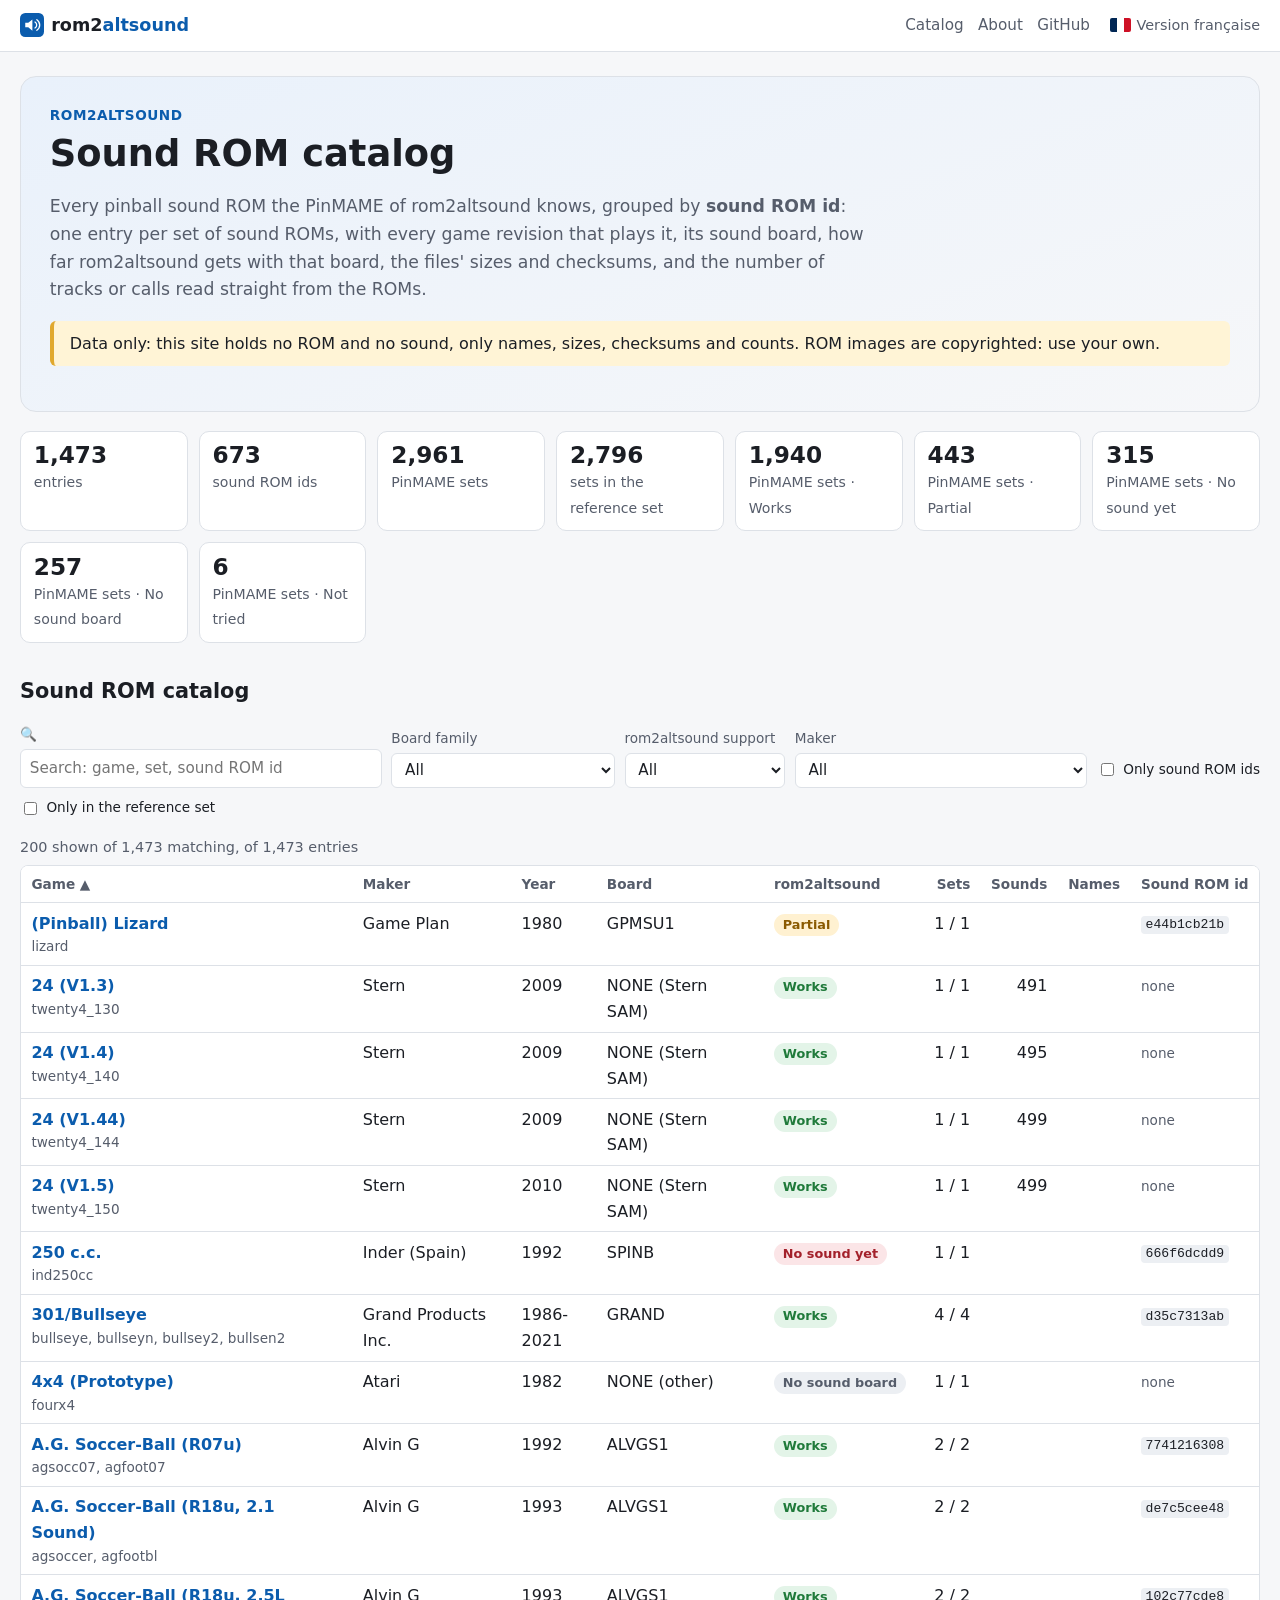
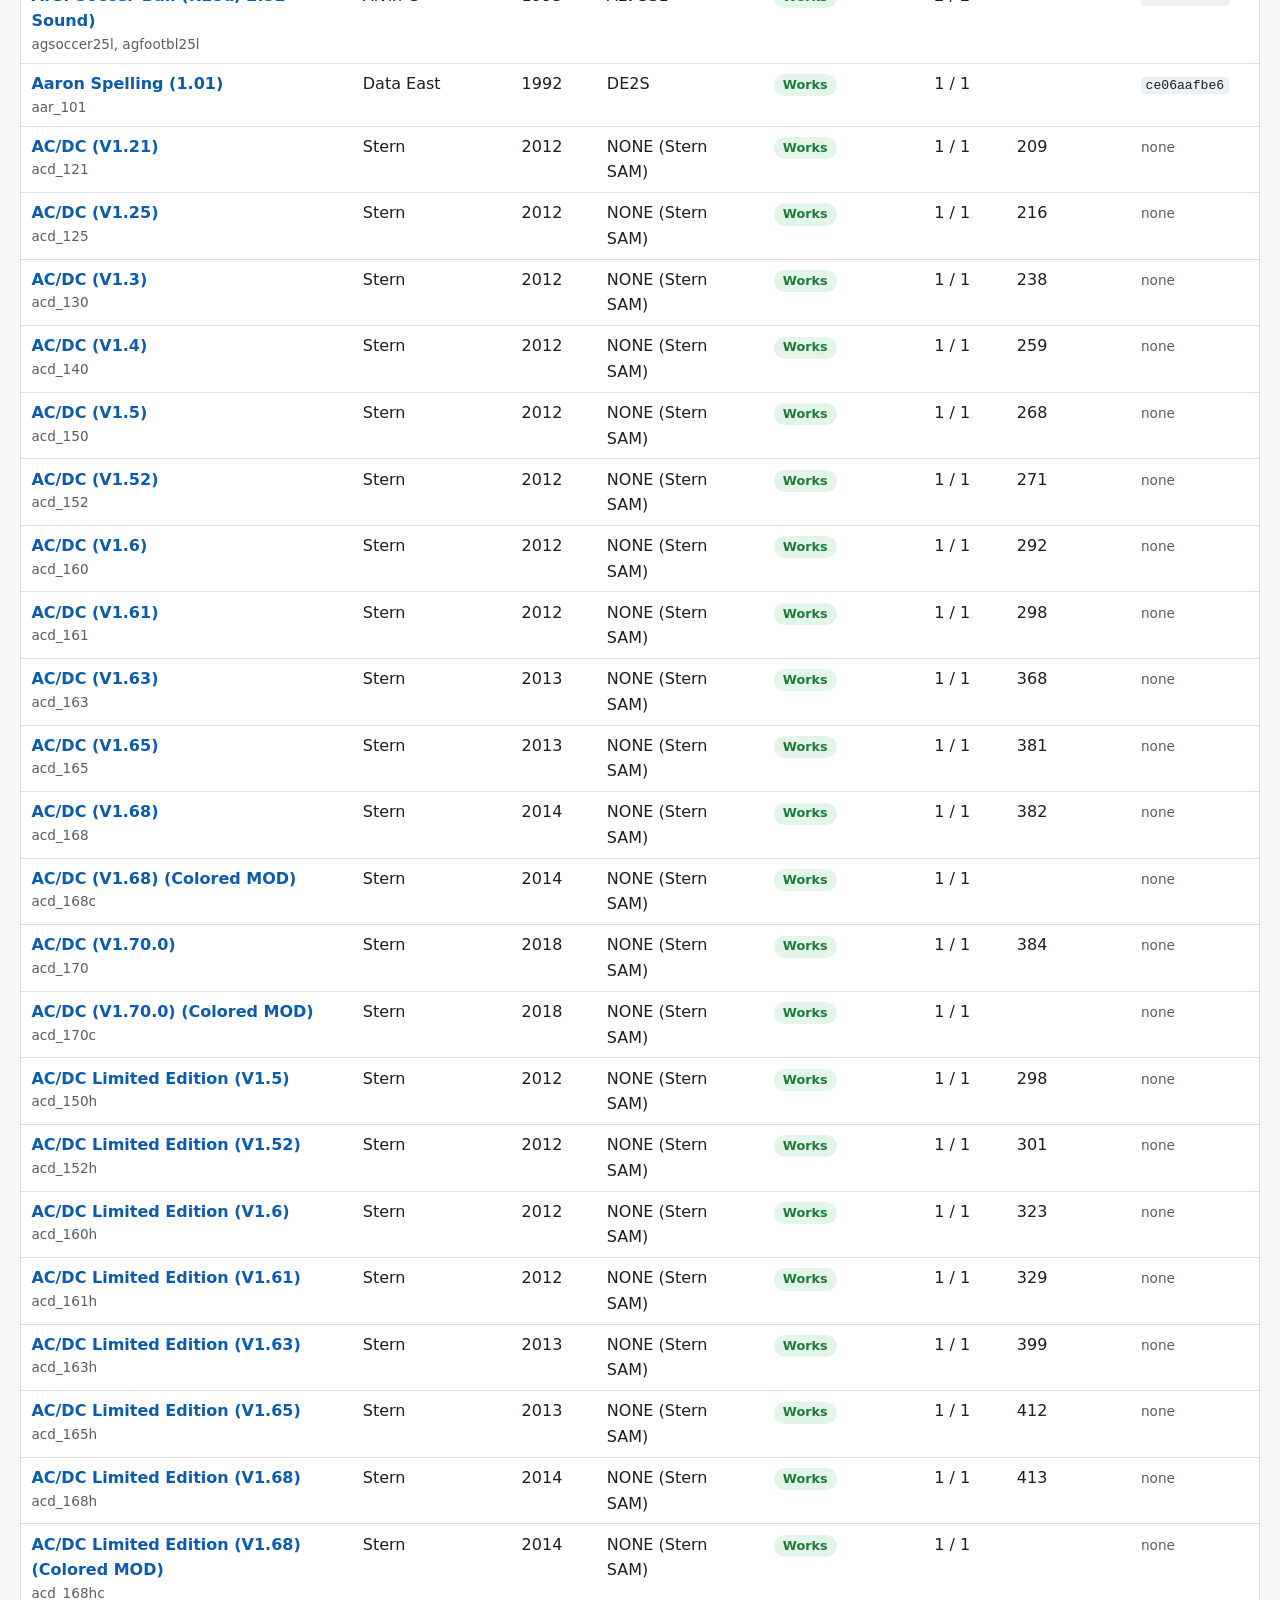
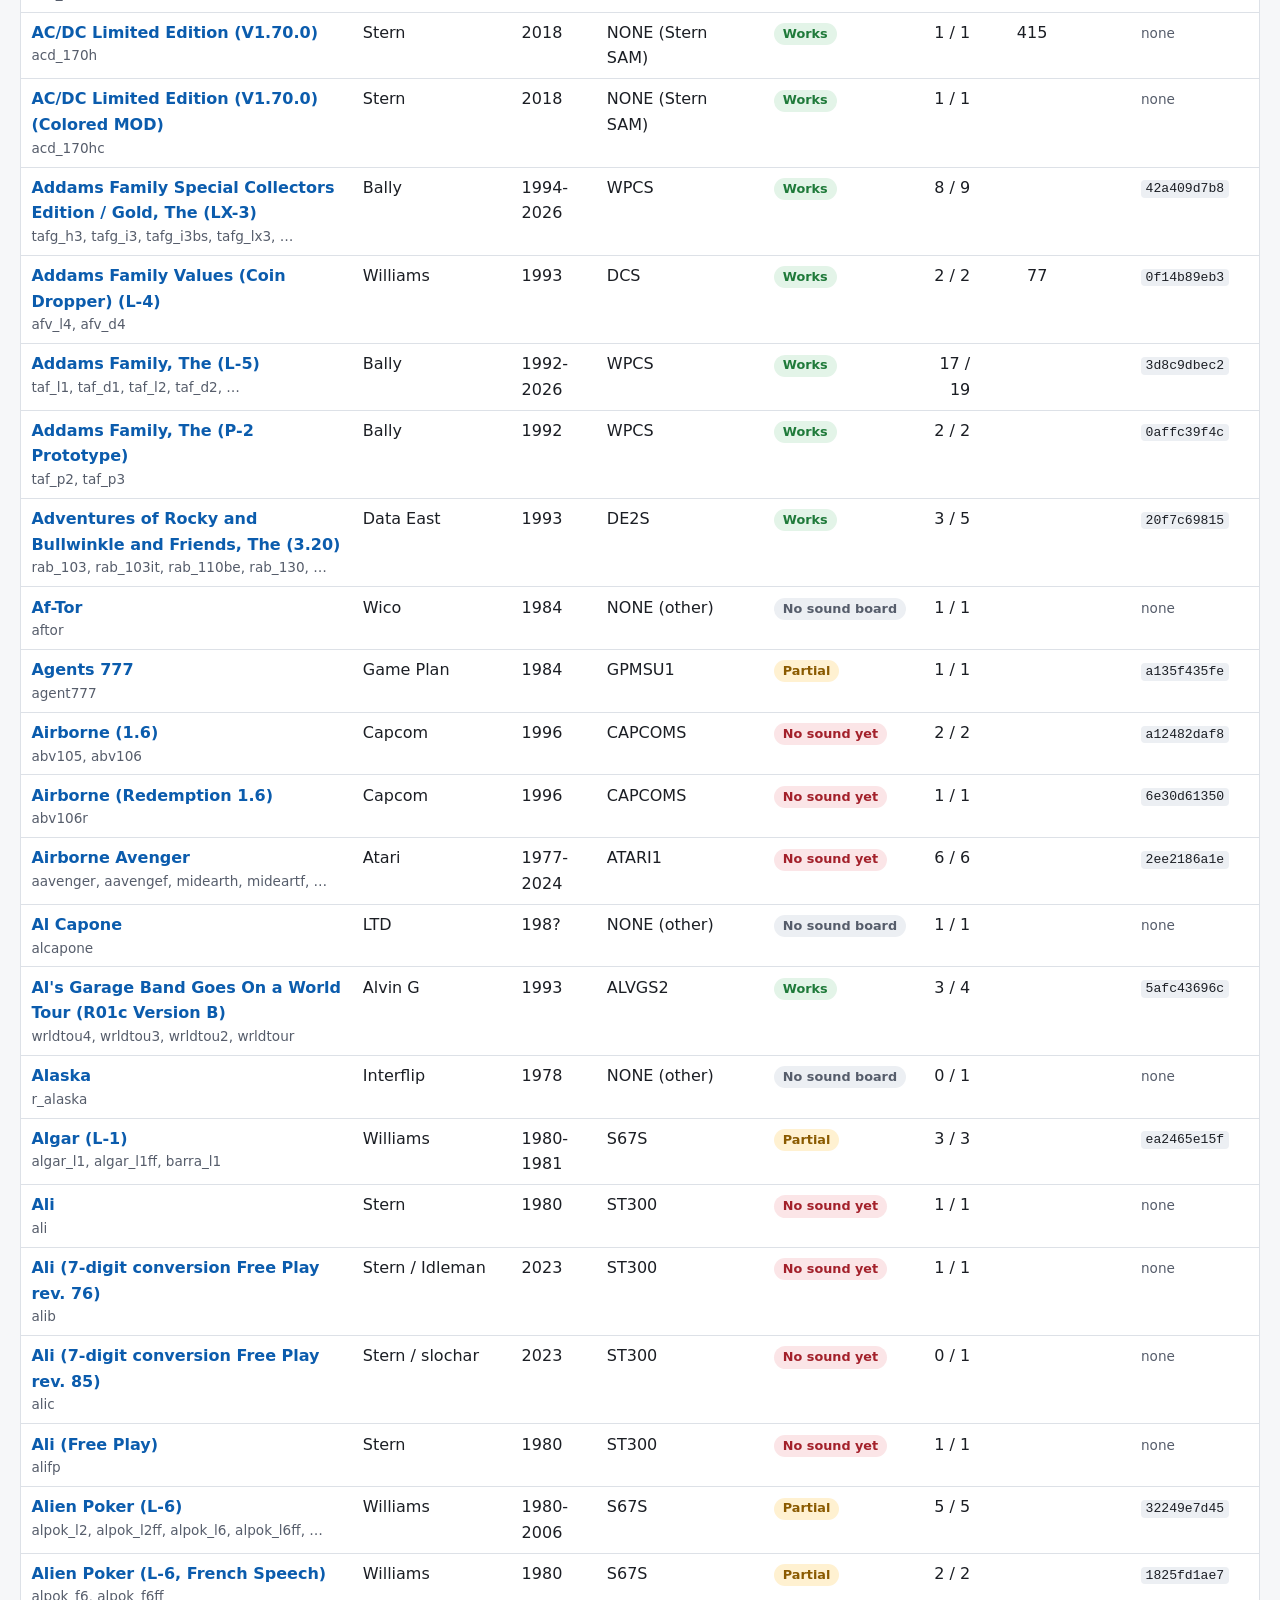
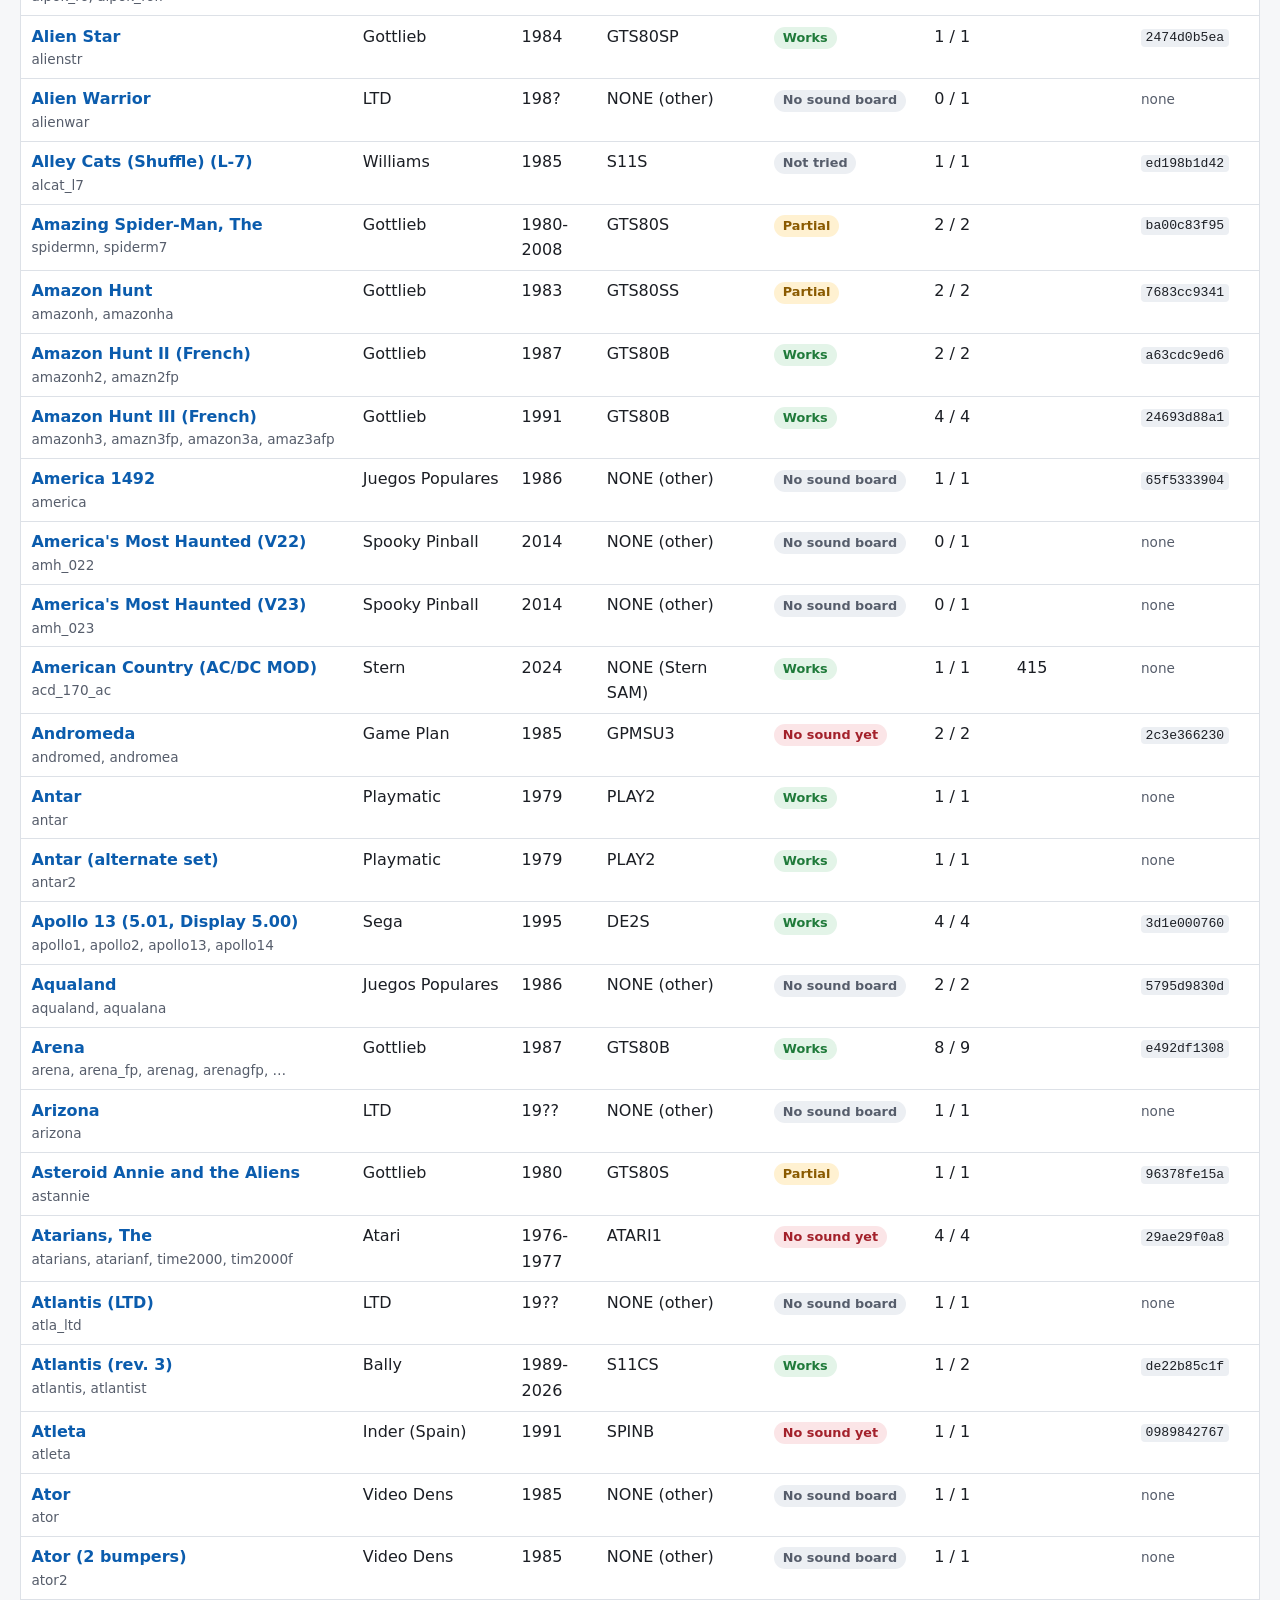
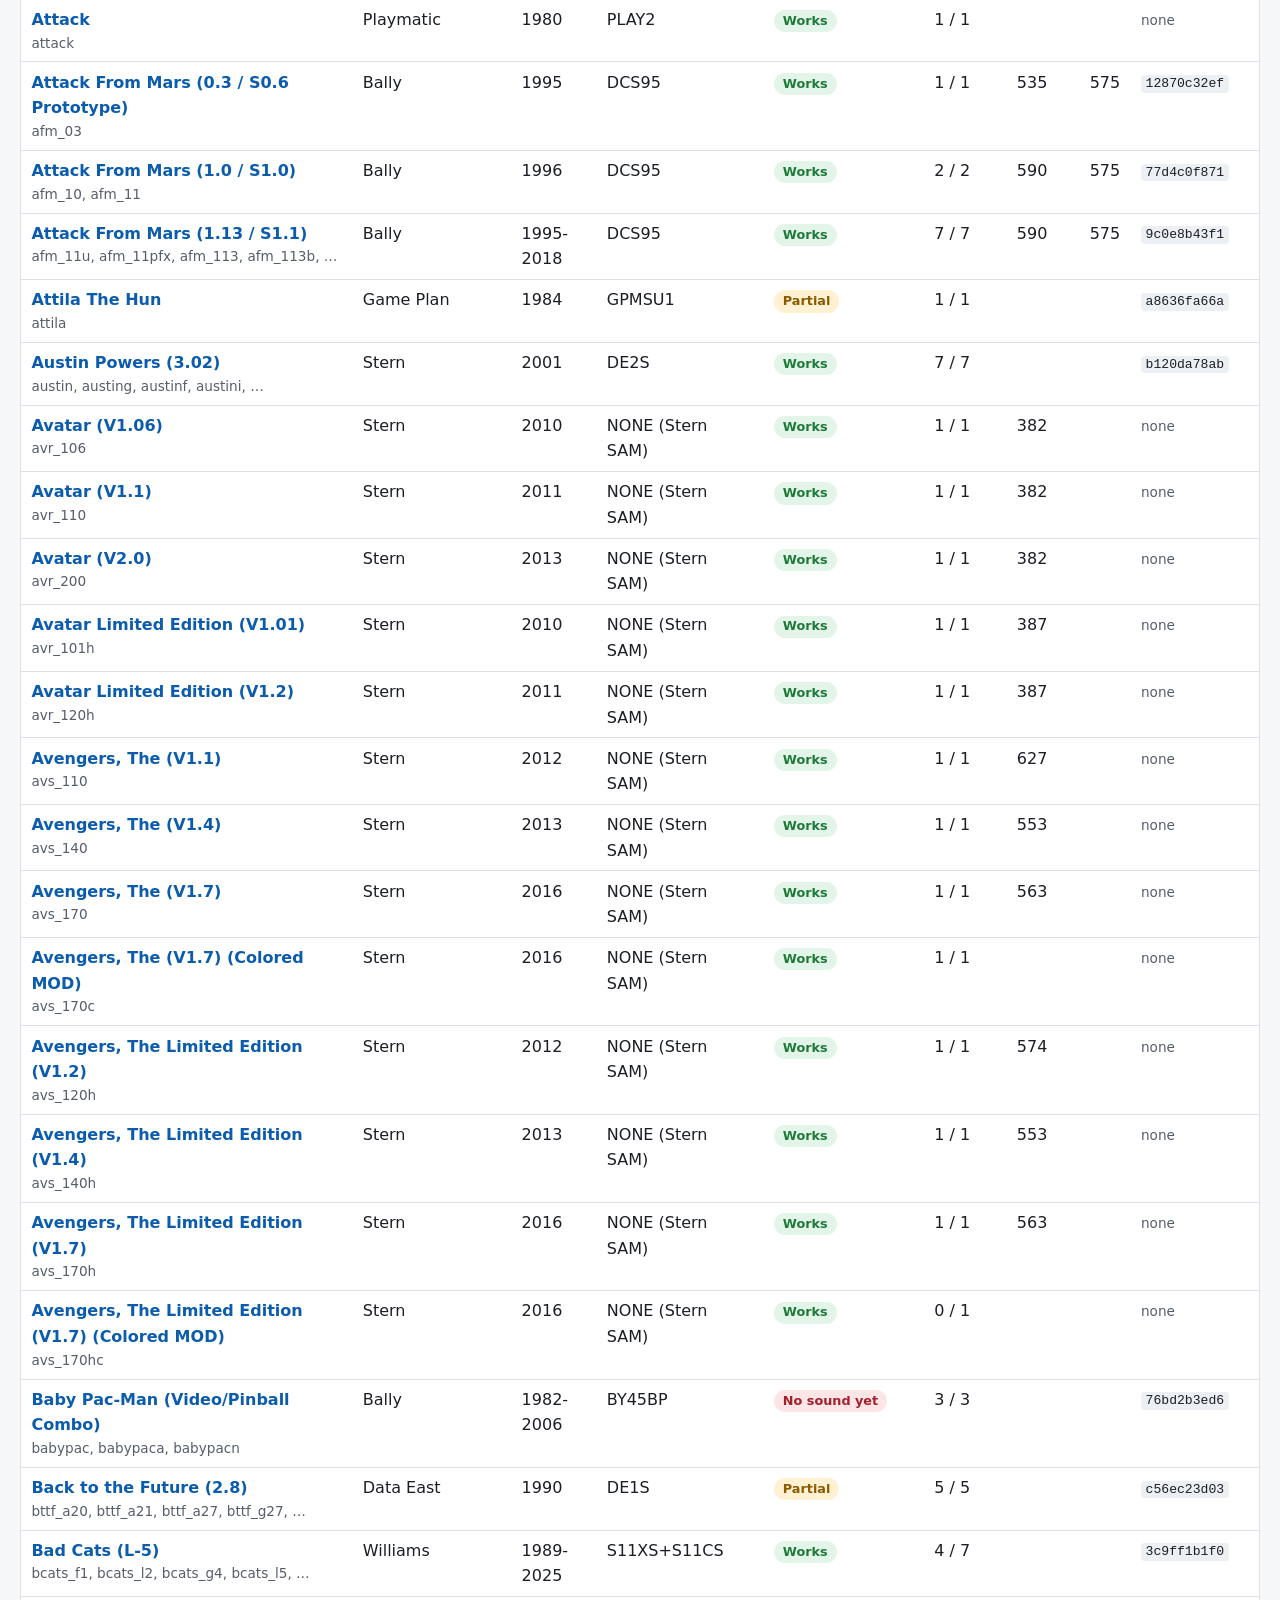
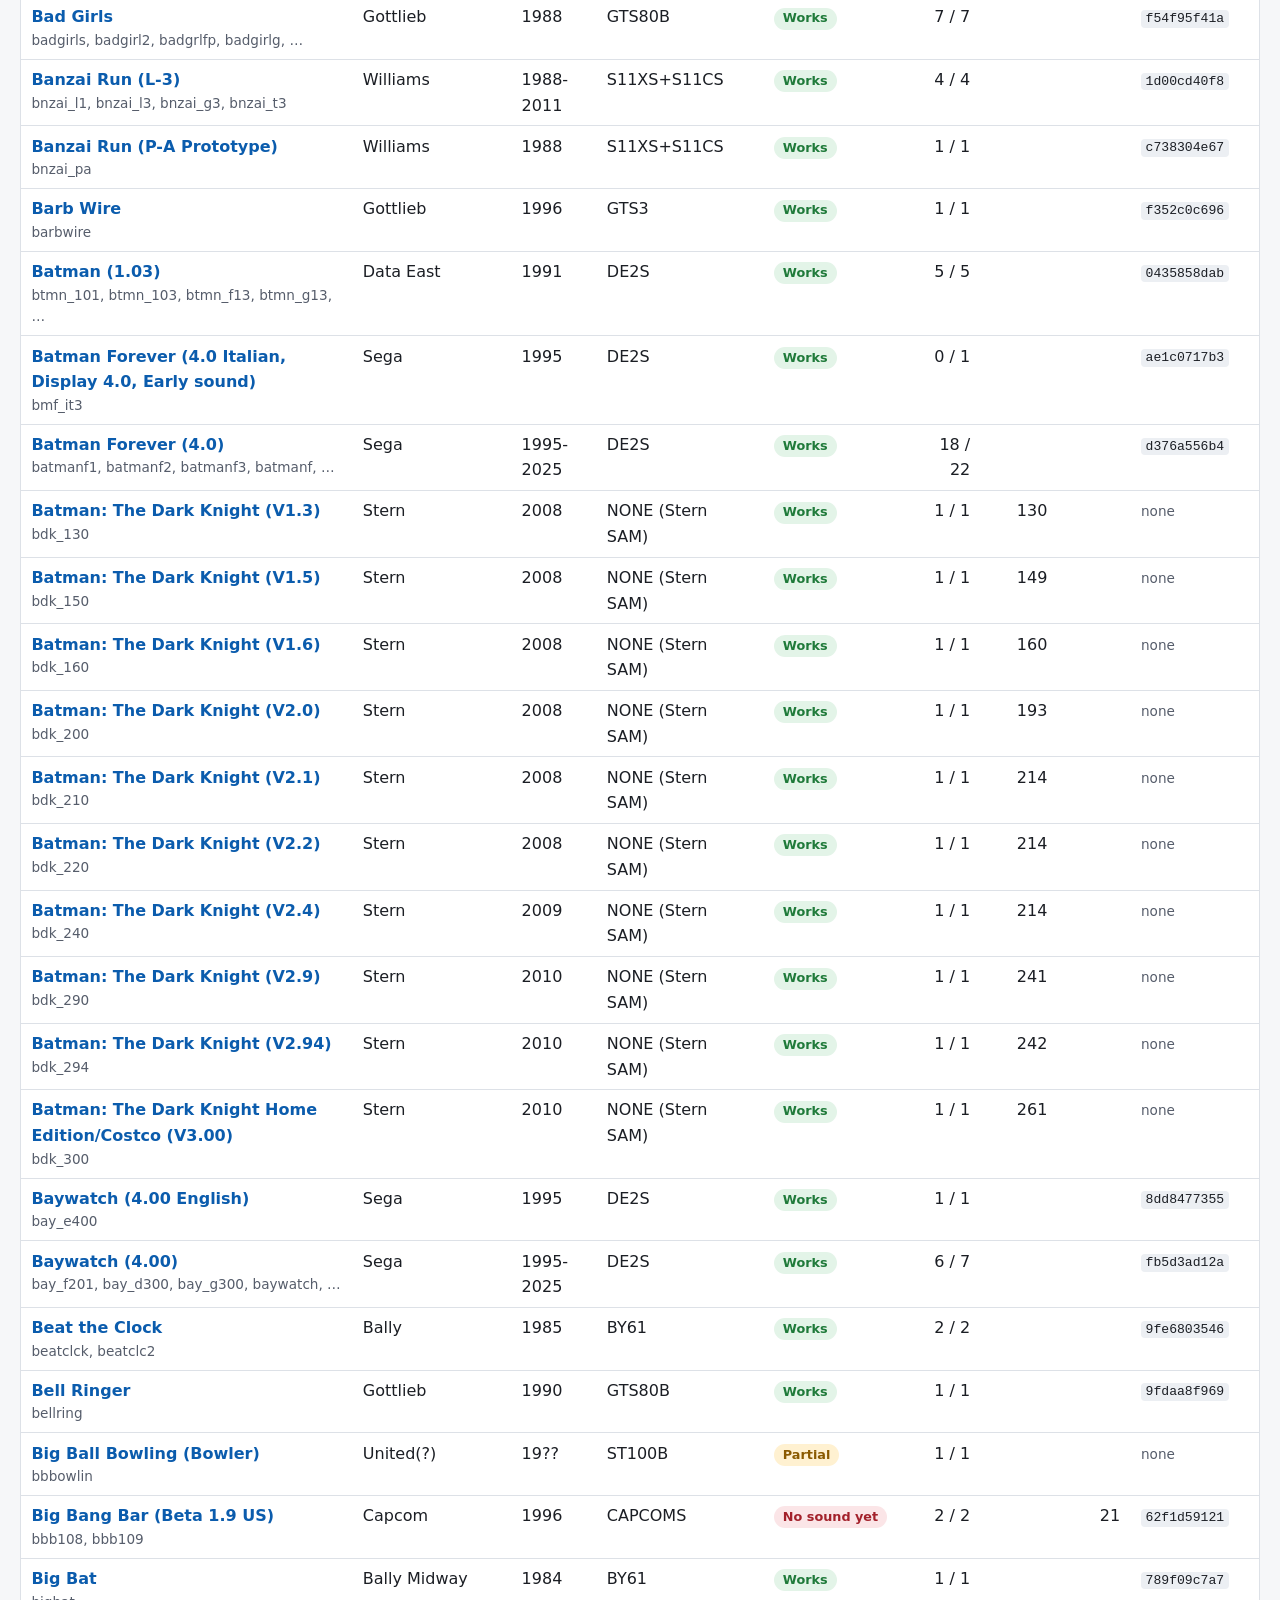
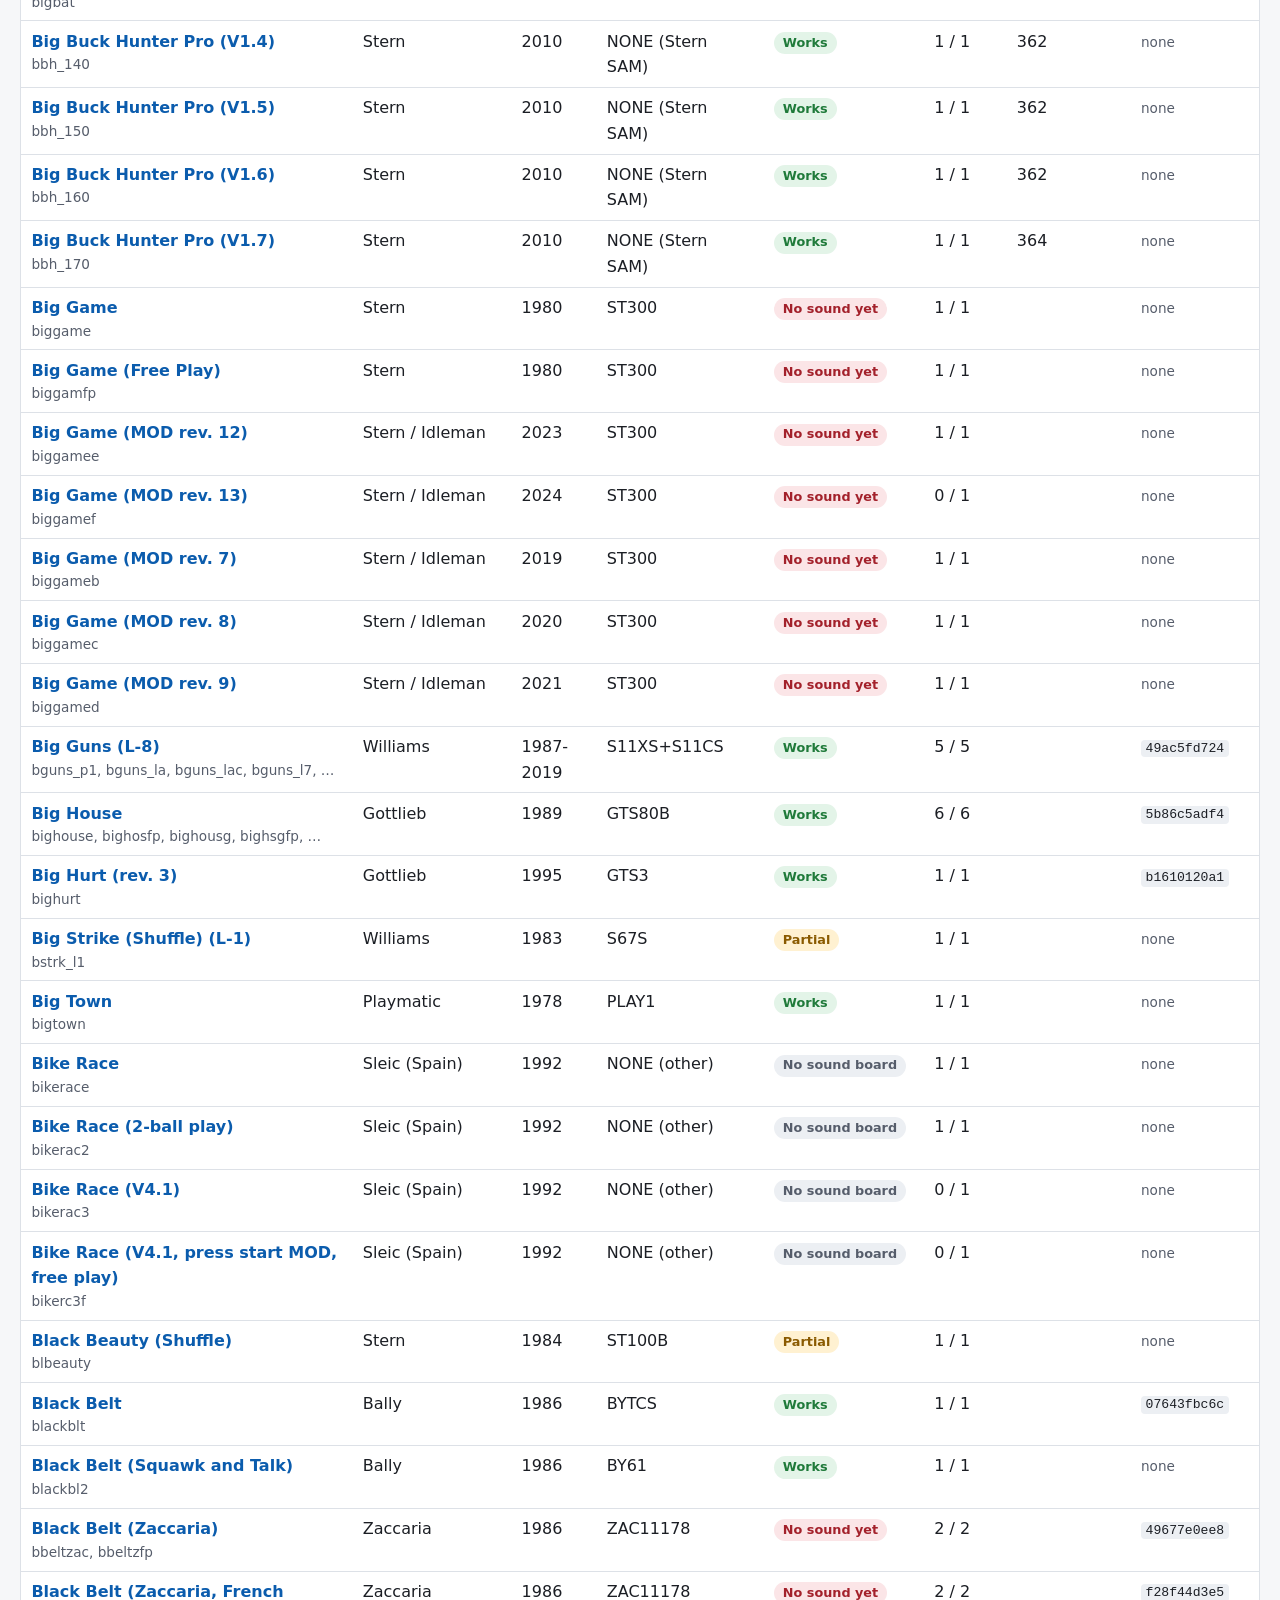
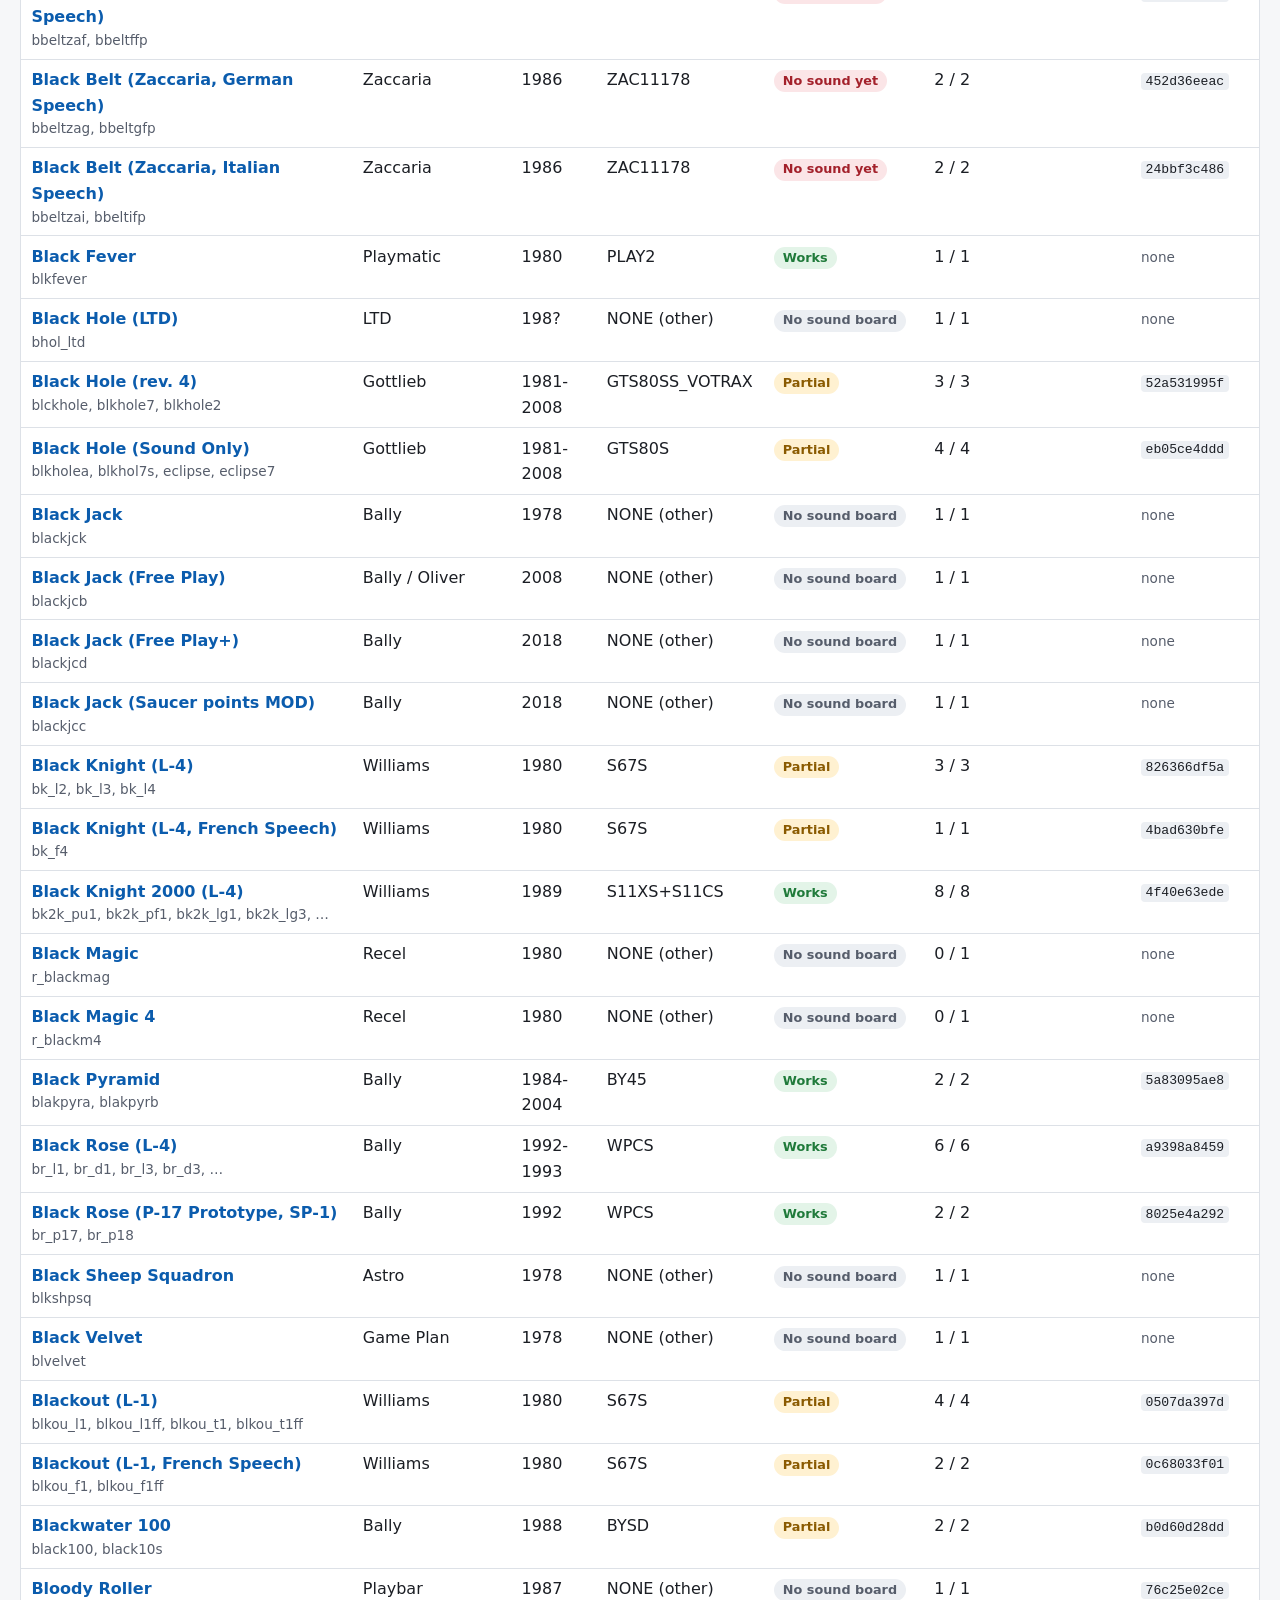
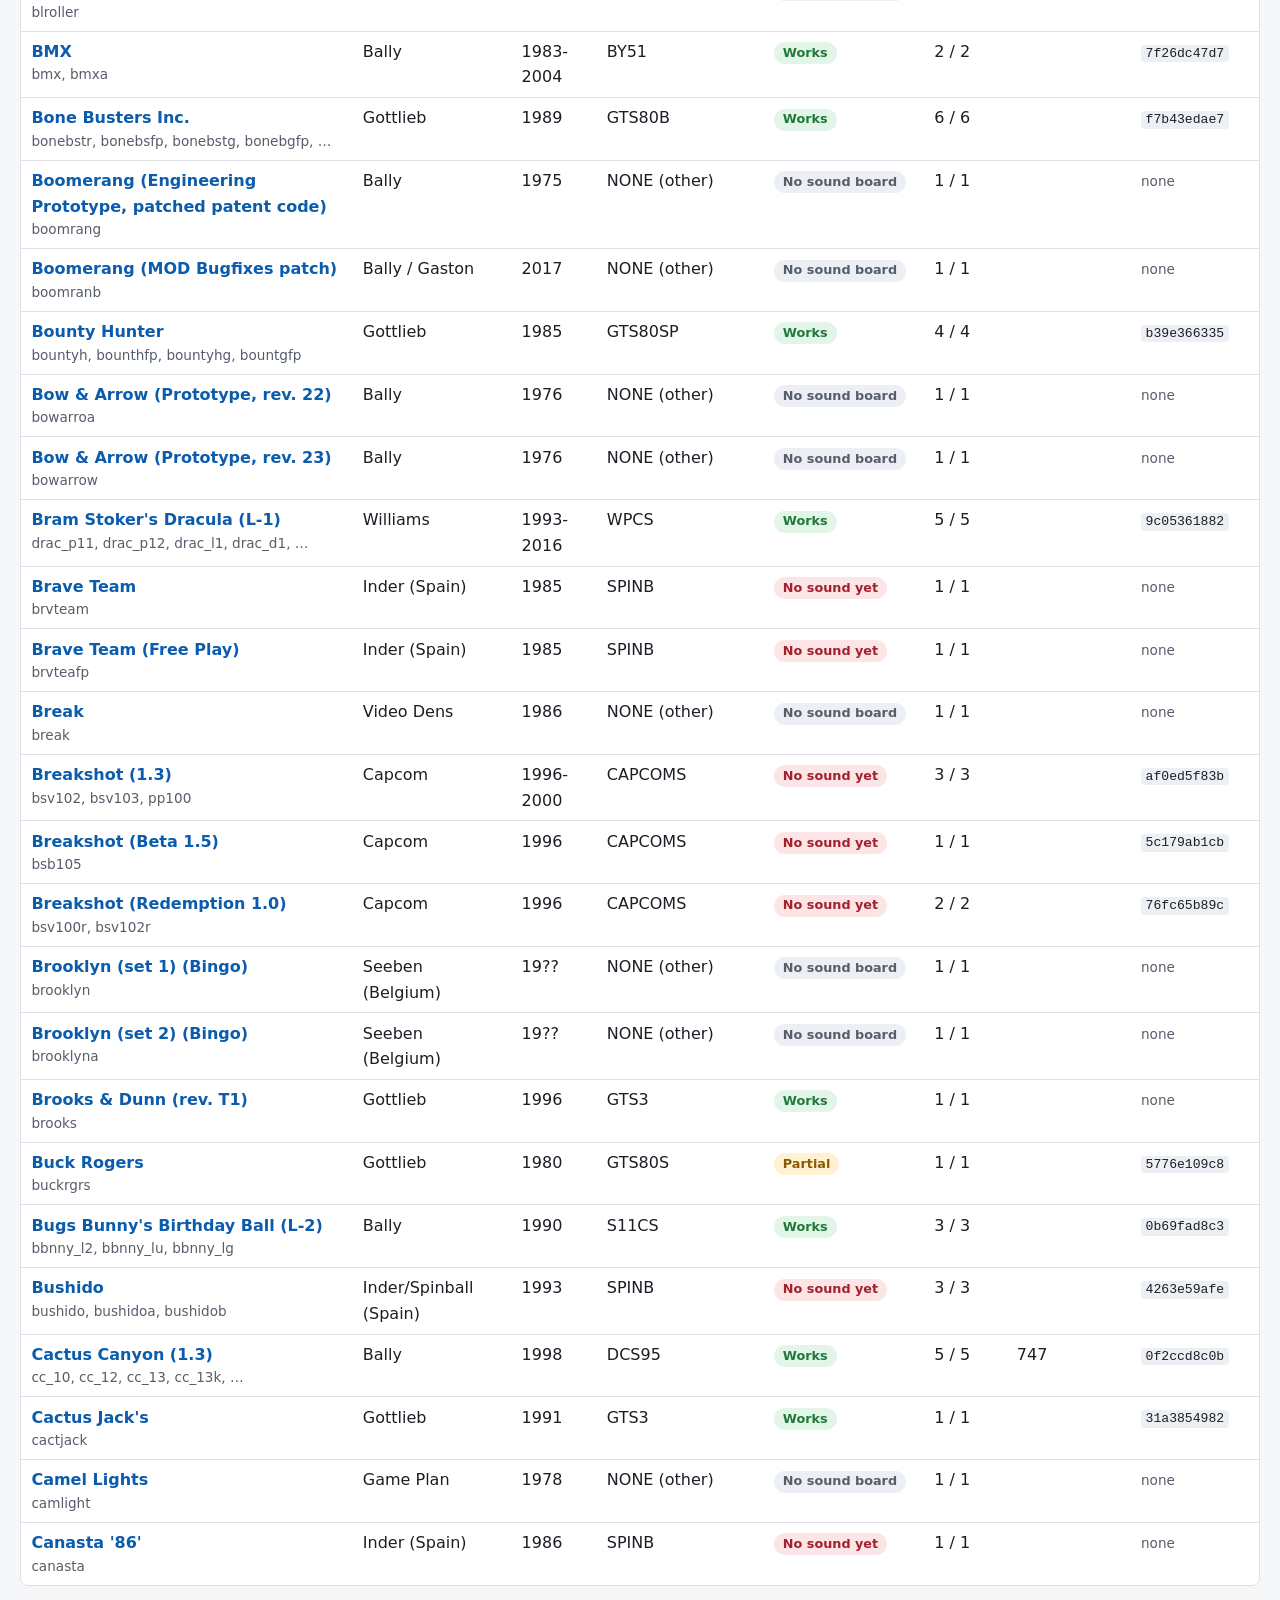
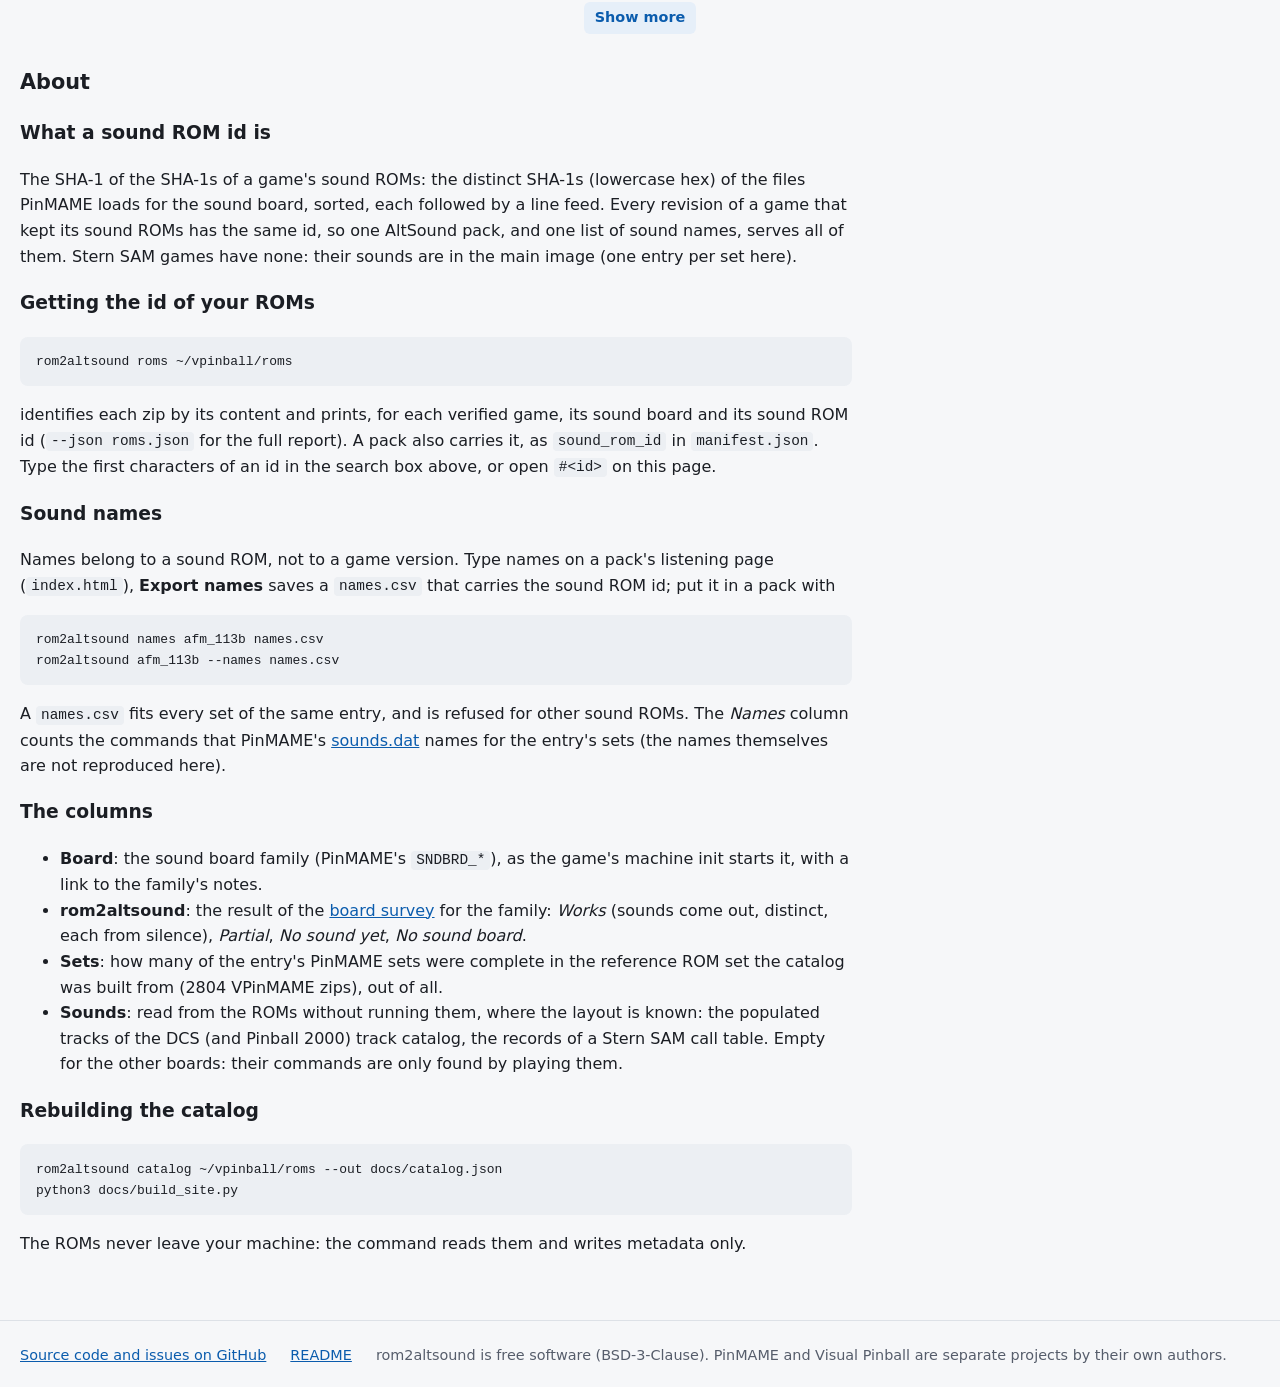
==== docs/index.html @ f0ab394b "Sound ROM catalog: rom2altsound catalog and a Pages site `rom2altsound catalog <roms> --out catalog." ====
<!doctype html>
<html lang="en" data-base="">
<head>
<meta charset="utf-8">
<meta name="viewport" content="width=device-width, initial-scale=1">
<title>Sound ROM catalog · rom2altsound</title>
<meta name="description" content="Every pinball sound ROM PinMAME knows, grouped by sound ROM id: the games and revisions that share it, their sound board, how far rom2altsound gets with it, the ROM files' checksums and the number of tracks read from the ROMs.">
<meta name="google-site-verification" content="TqbXre6qrm9jaoj6tFwRRiI2vuQilAZLm6kUJA-etmo">
<link rel="canonical" href="https://le-syl21.github.io/rom2altsound/">
<link rel="alternate" hreflang="en" href="https://le-syl21.github.io/rom2altsound/">
<link rel="alternate" hreflang="fr" href="https://le-syl21.github.io/rom2altsound/fr/">
<link rel="alternate" hreflang="x-default" href="https://le-syl21.github.io/rom2altsound/">
<meta property="og:type" content="website">
<meta property="og:site_name" content="rom2altsound">
<meta property="og:title" content="Sound ROM catalog · rom2altsound">
<meta property="og:description" content="Every pinball sound ROM PinMAME knows, grouped by sound ROM id: the games and revisions that share it, their sound board, how far rom2altsound gets with it, the ROM files' checksums and the number of tracks read from the ROMs.">
<meta property="og:url" content="https://le-syl21.github.io/rom2altsound/">
<meta property="og:locale" content="en_GB">
<meta name="color-scheme" content="light dark">
<link rel="icon" type="image/svg+xml" href="img/favicon.svg">
<link rel="stylesheet" href="style.css">
<script type="application/ld+json">{"@context": "https://schema.org", "@type": "Dataset", "name": "Sound ROM catalog", "description": "Every pinball sound ROM PinMAME knows, grouped by sound ROM id: the games and revisions that share it, their sound board, how far rom2altsound gets with it, the ROM files' checksums and the number of tracks read from the ROMs.", "url": "https://le-syl21.github.io/rom2altsound/", "inLanguage": "en", "isAccessibleForFree": true, "distribution": {"@type": "DataDownload", "encodingFormat": "application/json", "contentUrl": "https://le-syl21.github.io/rom2altsound/catalog.json"}}</script>
<script defer src="app.js"></script>
</head>
<body>
<header class="site"><div class="wrap wide">
<a class="brand" href="./"><img src="img/favicon.svg" alt="" width="24" height="24"><span>rom2<b>altsound</b></span></a>
<nav class="main"><a href="#catalog">Catalog</a><a href="#about">About</a><a href="https://github.com/Le-Syl21/rom2altsound">GitHub</a></nav>
<a class="lang" href="fr/" hreflang="fr" lang="fr"><img src="img/fr.svg" alt="" width="21" height="14">Version française</a>
</div></header>
<main><div class="wrap wide">
<div class="hero">
<p class="eyebrow">rom2altsound</p>
<h1>Sound ROM catalog</h1>
<p class="lead">Every pinball sound ROM the PinMAME of rom2altsound knows, grouped by <strong>sound ROM id</strong>: one entry per set of sound ROMs, with every game revision that plays it, its sound board, how far rom2altsound gets with that board, the files' sizes and checksums, and the number of tracks or calls read straight from the ROMs.</p>
<p class="note">Data only: this site holds no ROM and no sound, only names, sizes, checksums and counts. ROM images are copyrighted: use your own.</p>
</div>
<p id="status" class="count">Loading the catalog…</p>
<div id="app" hidden>
<div id="stats" class="stats"></div>
<section id="detail" hidden aria-live="polite"></section>
<h2 id="catalog">Sound ROM catalog</h2>
<div class="controls">
<label class="grow"><span>&#128269;</span><input type="search" id="q" autocomplete="off" spellcheck="false"></label>
<label>Board family<select id="family"><option value=""></option></select></label>
<label>rom2altsound support<select id="support"><option value=""></option></select></label>
<label>Maker<select id="maker"><option value=""></option></select></label>
<label class="check"><input type="checkbox" id="onlyIds"><span id="lOnlyIds"></span></label>
<label class="check"><input type="checkbox" id="onlyFound"><span id="lOnlyFound"></span></label>
</div>
<p id="count" class="count"></p>
<div class="table"><table><thead><tr><th data-k="title" class="" aria-sort="none"><button type="button">Game</button></th><th data-k="maker" class="hide-sm" aria-sort="none"><button type="button">Maker</button></th><th data-k="year" class="" aria-sort="none"><button type="button">Year</button></th><th data-k="family" class="" aria-sort="none"><button type="button">Board</button></th><th data-k="support" class="" aria-sort="none"><button type="button">rom2altsound</button></th><th data-k="sets" class="num" aria-sort="none"><button type="button">Sets</button></th><th data-k="sounds" class="num" aria-sort="none"><button type="button">Sounds</button></th><th data-k="names" class="num" aria-sort="none"><button type="button">Names</button></th><th data-k="id" class="hide-sm" aria-sort="none"><button type="button">Sound ROM id</button></th></tr></thead><tbody id="rows"></tbody></table></div>
<p class="more"><button class="btn" type="button" id="more" hidden></button></p>
</div>
<section class="about">
<h2 id="about">About</h2>
<h3>What a sound ROM id is</h3>
<p>The SHA-1 of the SHA-1s of a game's sound ROMs: the distinct SHA-1s (lowercase hex) of the files
PinMAME loads for the sound board, sorted, each followed by a line feed. Every revision of a game that
kept its sound ROMs has the same id, so one AltSound pack, and one list of sound names, serves all of
them. Stern SAM games have none: their sounds are in the main image (one entry per set here).</p>
<h3>Getting the id of your ROMs</h3>
<pre><code>rom2altsound roms ~/vpinball/roms</code></pre>
<p>identifies each zip by its content and prints, for each verified game, its sound board and its sound
ROM id (<code>--json roms.json</code> for the full report). A pack also carries it, as
<code>sound_rom_id</code> in <code>manifest.json</code>. Type the first characters of an id in the search
box above, or open <code>#&lt;id&gt;</code> on this page.</p>
<h3>Sound names</h3>
<p>Names belong to a sound ROM, not to a game version. Type names on a pack's listening page
(<code>index.html</code>), <strong>Export names</strong> saves a <code>names.csv</code> that carries the
sound ROM id; put it in a pack with</p>
<pre><code>rom2altsound names afm_113b names.csv
rom2altsound afm_113b --names names.csv</code></pre>
<p>A <code>names.csv</code> fits every set of the same entry, and is refused for other sound ROMs.
The <em>Names</em> column counts the commands that PinMAME's <a href="https://github.com/vpinball/pinmame/blob/master/release/sounds.dat">sounds.dat</a>
names for the entry's sets (the names themselves are not reproduced here).</p>
<h3>The columns</h3>
<ul>
<li><strong>Board</strong>: the sound board family (PinMAME's <code>SNDBRD_*</code>), as the game's machine
init starts it, with a link to the family's notes.</li>
<li><strong>rom2altsound</strong>: the result of the <a href="https://github.com/Le-Syl21/rom2altsound/blob/main/docs/board-support.md">board survey</a>
for the family: <em>Works</em> (sounds come out, distinct, each from silence), <em>Partial</em>,
<em>No sound yet</em>, <em>No sound board</em>.</li>
<li><strong>Sets</strong>: how many of the entry's PinMAME sets were complete in the reference ROM set the
catalog was built from (2804 VPinMAME zips), out of all.</li>
<li><strong>Sounds</strong>: read from the ROMs without running them, where the layout is known: the populated
tracks of the DCS (and Pinball 2000) track catalog, the records of a Stern SAM call table. Empty for
the other boards: their commands are only found by playing them.</li>
</ul>
<h3>Rebuilding the catalog</h3>
<pre><code>rom2altsound catalog ~/vpinball/roms --out docs/catalog.json
python3 docs/build_site.py</code></pre>
<p>The ROMs never leave your machine: the command reads them and writes metadata only.</p>
</section>
</div></main>
<footer class="site"><div class="wrap wide">
<a href="https://github.com/Le-Syl21/rom2altsound">Source code and issues on GitHub</a><a href="https://github.com/Le-Syl21/rom2altsound/blob/main/README.md">README</a>
<span>rom2altsound is free software (BSD-3-Clause). PinMAME and Visual Pinball are separate projects by their own authors.</span>
</div></footer>
</body>
</html>
---- docs/style.css ----
:root {
  --bg: #f6f7f9;
  --surface: #ffffff;
  --text: #1b1e24;
  --muted: #565d6b;
  --line: #dde1e7;
  --accent: #0b5cad;
  --accent-strong: #094a8c;
  --accent-soft: #e6eff9;
  --on-accent: #ffffff;
  --code-bg: #eceff3;
  --warn-bg: #fff4d6;
  --warn-line: #e0a82e;
  --hero-from: #e9f1fb;
  --hero-to: #f6f7f9;
  --ok: #1f7a3a; --ok-bg: #e3f4e8; --part: #8a5a00; --part-bg: #fff1d1; --no: #a3212b; --no-bg: #fbe5e7; --nb: #565d6b; --nb-bg: #eceff3;
}
@media (prefers-color-scheme: dark) {
  :root:not([data-theme="light"]) {
    --bg: #12151a;
    --surface: #1b1f26;
    --text: #e8ebf0;
    --muted: #a2a9b6;
    --line: #313743;
    --accent: #6cb2ff;
    --accent-strong: #9ccbff;
    --accent-soft: #1c2c40;
    --on-accent: #0b1a2b;
    --code-bg: #252a33;
    --warn-bg: #3a2f12;
    --warn-line: #a88420;
    --hero-from: #17263a;
    --hero-to: #12151a;
  --ok: #7ed79a; --ok-bg: #173523; --part: #f0c46a; --part-bg: #3a2f12; --no: #ff9aa2; --no-bg: #401b1f; --nb: #a2a9b6; --nb-bg: #252a33;
  }
}
:root[data-theme="dark"] {
  --bg: #12151a;
  --surface: #1b1f26;
  --text: #e8ebf0;
  --muted: #a2a9b6;
  --line: #313743;
  --accent: #6cb2ff;
  --accent-strong: #9ccbff;
  --accent-soft: #1c2c40;
  --on-accent: #0b1a2b;
  --code-bg: #252a33;
  --warn-bg: #3a2f12;
  --warn-line: #a88420;
  --hero-from: #17263a;
  --hero-to: #12151a;
  --ok: #7ed79a; --ok-bg: #173523; --part: #f0c46a; --part-bg: #3a2f12; --no: #ff9aa2; --no-bg: #401b1f; --nb: #a2a9b6; --nb-bg: #252a33;
}

* { box-sizing: border-box; }
html { -webkit-text-size-adjust: 100%; }
body {
  margin: 0;
  background: var(--bg);
  color: var(--text);
  font: 16px/1.6 system-ui, -apple-system, "Segoe UI", Roboto, "Helvetica Neue", Arial, sans-serif;
}
a { color: var(--accent); }
a:hover { color: var(--accent-strong); }
img { max-width: 100%; height: auto; }
code, pre, kbd { font-family: ui-monospace, SFMono-Regular, Menlo, Consolas, monospace; font-size: 0.9em; }
code { background: var(--code-bg); padding: 0.1em 0.35em; border-radius: 4px; overflow-wrap: anywhere; }
kbd { background: var(--surface); border: 1px solid var(--line); border-bottom-width: 2px; padding: 0 0.35em; border-radius: 4px; }
pre { background: var(--code-bg); padding: 0.9rem 1rem; border-radius: 8px; overflow-x: auto; line-height: 1.45; }
pre code { background: none; padding: 0; overflow-wrap: normal; }
.muted { color: var(--muted); font-size: 0.92rem; }

.wrap { max-width: 62rem; margin: 0 auto; padding-inline: 1.25rem; }

header.site { background: var(--surface); border-bottom: 1px solid var(--line); }
header.site .wrap { display: flex; flex-wrap: wrap; align-items: center; gap: 0.5rem 1.25rem; padding-block: 0.7rem; }
.brand { display: inline-flex; align-items: center; gap: 0.45rem; font-weight: 700; font-size: 1.1rem; color: var(--text); text-decoration: none; margin-right: auto; }
.brand img { width: 24px; height: 24px; }
.brand b { color: var(--accent); font-weight: inherit; }
nav.main { display: flex; flex-wrap: wrap; gap: 0.2rem 0.9rem; }
nav.main a { color: var(--muted); text-decoration: none; font-size: 0.95rem; }
nav.main a:hover { color: var(--accent); }
.lang { display: inline-flex; align-items: center; gap: 0.35rem; font-size: 0.9rem; color: var(--muted); text-decoration: none; }
.lang img { height: 14px; width: auto; border-radius: 2px; }
main { padding-block: 1.5rem 3rem; }
h1 { font-size: clamp(1.6rem, 4vw, 2.3rem); line-height: 1.2; margin: 0 0 0.5rem; }
h2 { font-size: 1.3rem; margin: 2rem 0 0.7rem; scroll-margin-top: 1rem; }
.wide { max-width: 84rem; }
.lead { font-size: 1.08rem; color: var(--muted); max-width: 52rem; }
.hero { background: linear-gradient(160deg, var(--hero-from), var(--hero-to)); border: 1px solid var(--line); border-radius: 16px; padding: clamp(1rem, 3vw, 1.8rem); margin-bottom: 1.2rem; }
.eyebrow { margin: 0 0 0.3rem; font-size: 0.85rem; font-weight: 600; letter-spacing: 0.04em; text-transform: uppercase; color: var(--accent); }
.note { background: var(--warn-bg); border-left: 4px solid var(--warn-line); padding: 0.6rem 1rem; border-radius: 6px; margin: 1rem 0; }

.stats { display: grid; grid-template-columns: repeat(auto-fit, minmax(9.5rem, 1fr)); gap: 0.7rem; margin: 1rem 0; }
.stat { background: var(--surface); border: 1px solid var(--line); border-radius: 10px; padding: 0.6rem 0.8rem; }
.stat b { display: block; font-size: 1.45rem; line-height: 1.2; font-variant-numeric: tabular-nums; }
.stat span { color: var(--muted); font-size: 0.88rem; }

.controls { display: flex; flex-wrap: wrap; gap: 0.6rem; align-items: end; margin: 1rem 0 0.6rem; }
.controls label { display: flex; flex-direction: column; gap: 0.2rem; font-size: 0.85rem; color: var(--muted); }
.controls label.grow { flex: 1 1 16rem; }
.controls label.check { flex-direction: row; align-items: center; gap: 0.4rem; padding-bottom: 0.45rem; color: var(--text); }
input[type=search], select { font: inherit; font-size: 0.95rem; color: var(--text); background: var(--surface); border: 1px solid var(--line); border-radius: 6px; padding: 0.4rem 0.55rem; min-width: 0; max-width: 100%; }
input[type=search]:focus, select:focus, button:focus-visible, a:focus-visible { outline: 2px solid var(--accent); outline-offset: 1px; }
.count { color: var(--muted); font-size: 0.9rem; margin: 0.3rem 0; }

.table { overflow-x: auto; margin: 0.4rem 0 1rem; border: 1px solid var(--line); border-radius: 8px; }
table { border-collapse: collapse; width: 100%; background: var(--surface); }
th, td { text-align: left; padding: 0.45rem 0.65rem; border-bottom: 1px solid var(--line); vertical-align: top; }
th { font-size: 0.85rem; color: var(--muted); font-weight: 600; white-space: nowrap; position: sticky; top: 0; background: var(--surface); }
th button { all: unset; cursor: pointer; }
th button:hover { color: var(--accent); }
th[aria-sort=ascending] button::after { content: " ▲"; }
th[aria-sort=descending] button::after { content: " ▼"; }
tr:last-child td { border-bottom: 0; }
td.num, th.num { text-align: right; font-variant-numeric: tabular-nums; }
tbody tr:hover { background: var(--accent-soft); }
td a.game { font-weight: 600; text-decoration: none; }
td a.game:hover { text-decoration: underline; }
.sets { color: var(--muted); font-size: 0.85rem; }
code.id { font-size: 0.82rem; }

.badge { display: inline-block; font-size: 0.8rem; font-weight: 600; border-radius: 999px; padding: 0.05rem 0.55rem; white-space: nowrap; }
.b-works { color: var(--ok); background: var(--ok-bg); }
.b-partial { color: var(--part); background: var(--part-bg); }
.b-none { color: var(--no); background: var(--no-bg); }
.b-no-board, .b-untested { color: var(--nb); background: var(--nb-bg); }

#detail { background: var(--surface); border: 2px solid var(--accent); border-radius: 12px; padding: 0.4rem 1.1rem 1rem; margin: 1rem 0; scroll-margin-top: 0.5rem; }
#detail h2 { margin: 0.6rem 0 0.3rem; font-size: 1.3rem; padding: 0; }
#detail h3 { font-size: 1rem; margin: 1rem 0 0.3rem; }
#detail dl { display: grid; grid-template-columns: max-content 1fr; gap: 0.25rem 1rem; margin: 0.6rem 0; }
#detail dt { color: var(--muted); font-size: 0.9rem; }
#detail dd { margin: 0; overflow-wrap: anywhere; }
#detail .close { float: right; margin-top: 0.6rem; }
.btn { display: inline-block; font: inherit; background: var(--accent-soft); color: var(--accent); border: 0; cursor: pointer; text-decoration: none; font-weight: 600; padding: 0.3rem 0.7rem; border-radius: 6px; font-size: 0.9rem; }
.btn:hover { color: var(--accent-strong); }
.more { text-align: center; margin: 0.5rem 0 1.5rem; }

section.about { max-width: 52rem; }
section.about h2 { font-size: 1.3rem; margin: 2rem 0 0.6rem; }
footer.site { border-top: 1px solid var(--line); color: var(--muted); font-size: 0.9rem; }
footer.site .wrap { padding-block: 1.4rem; display: flex; flex-wrap: wrap; gap: 0.4rem 1.5rem; }

@media (max-width: 640px) {
  .wrap { padding-inline: 1rem; }
  th, td { padding: 0.4rem 0.45rem; }
  .hide-sm { display: none; }
  #detail { padding-inline: 0.8rem; }
  #detail dl { grid-template-columns: 1fr; }
  #detail dt { margin-top: 0.3rem; }
}
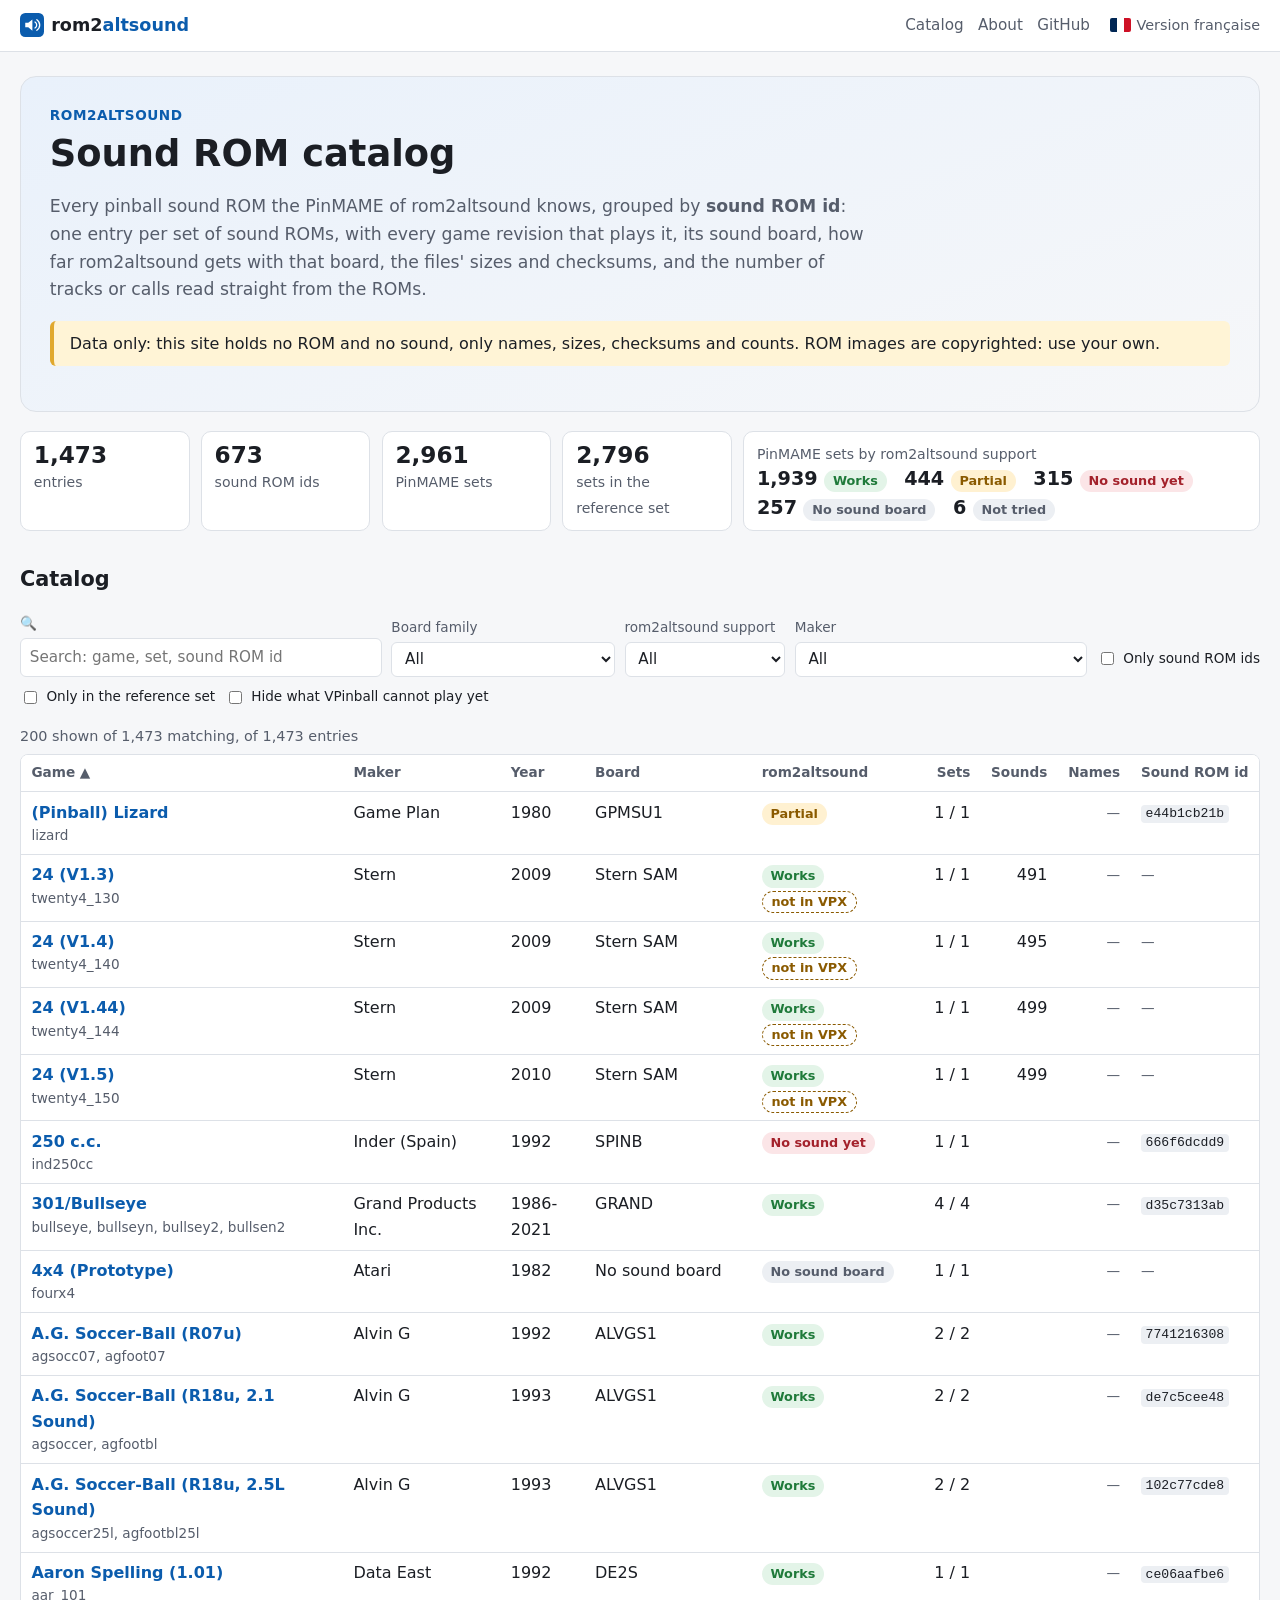
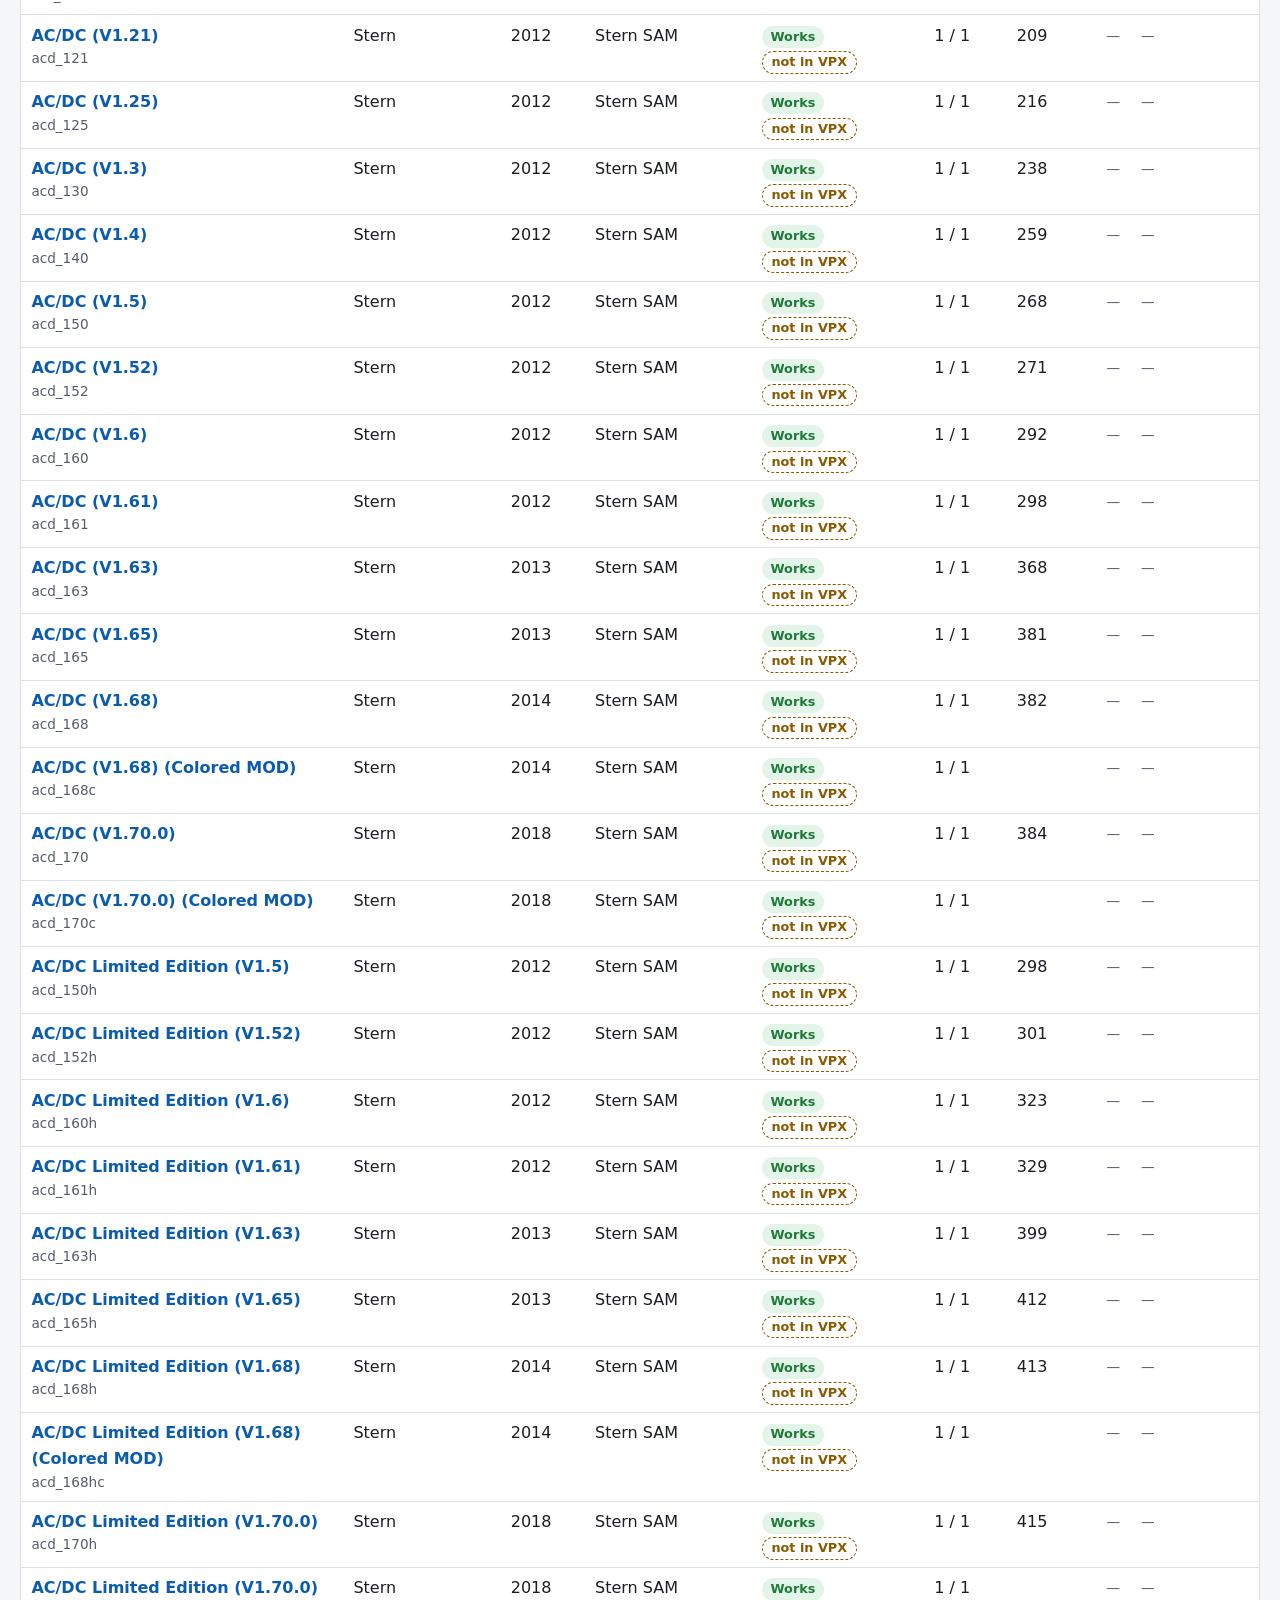
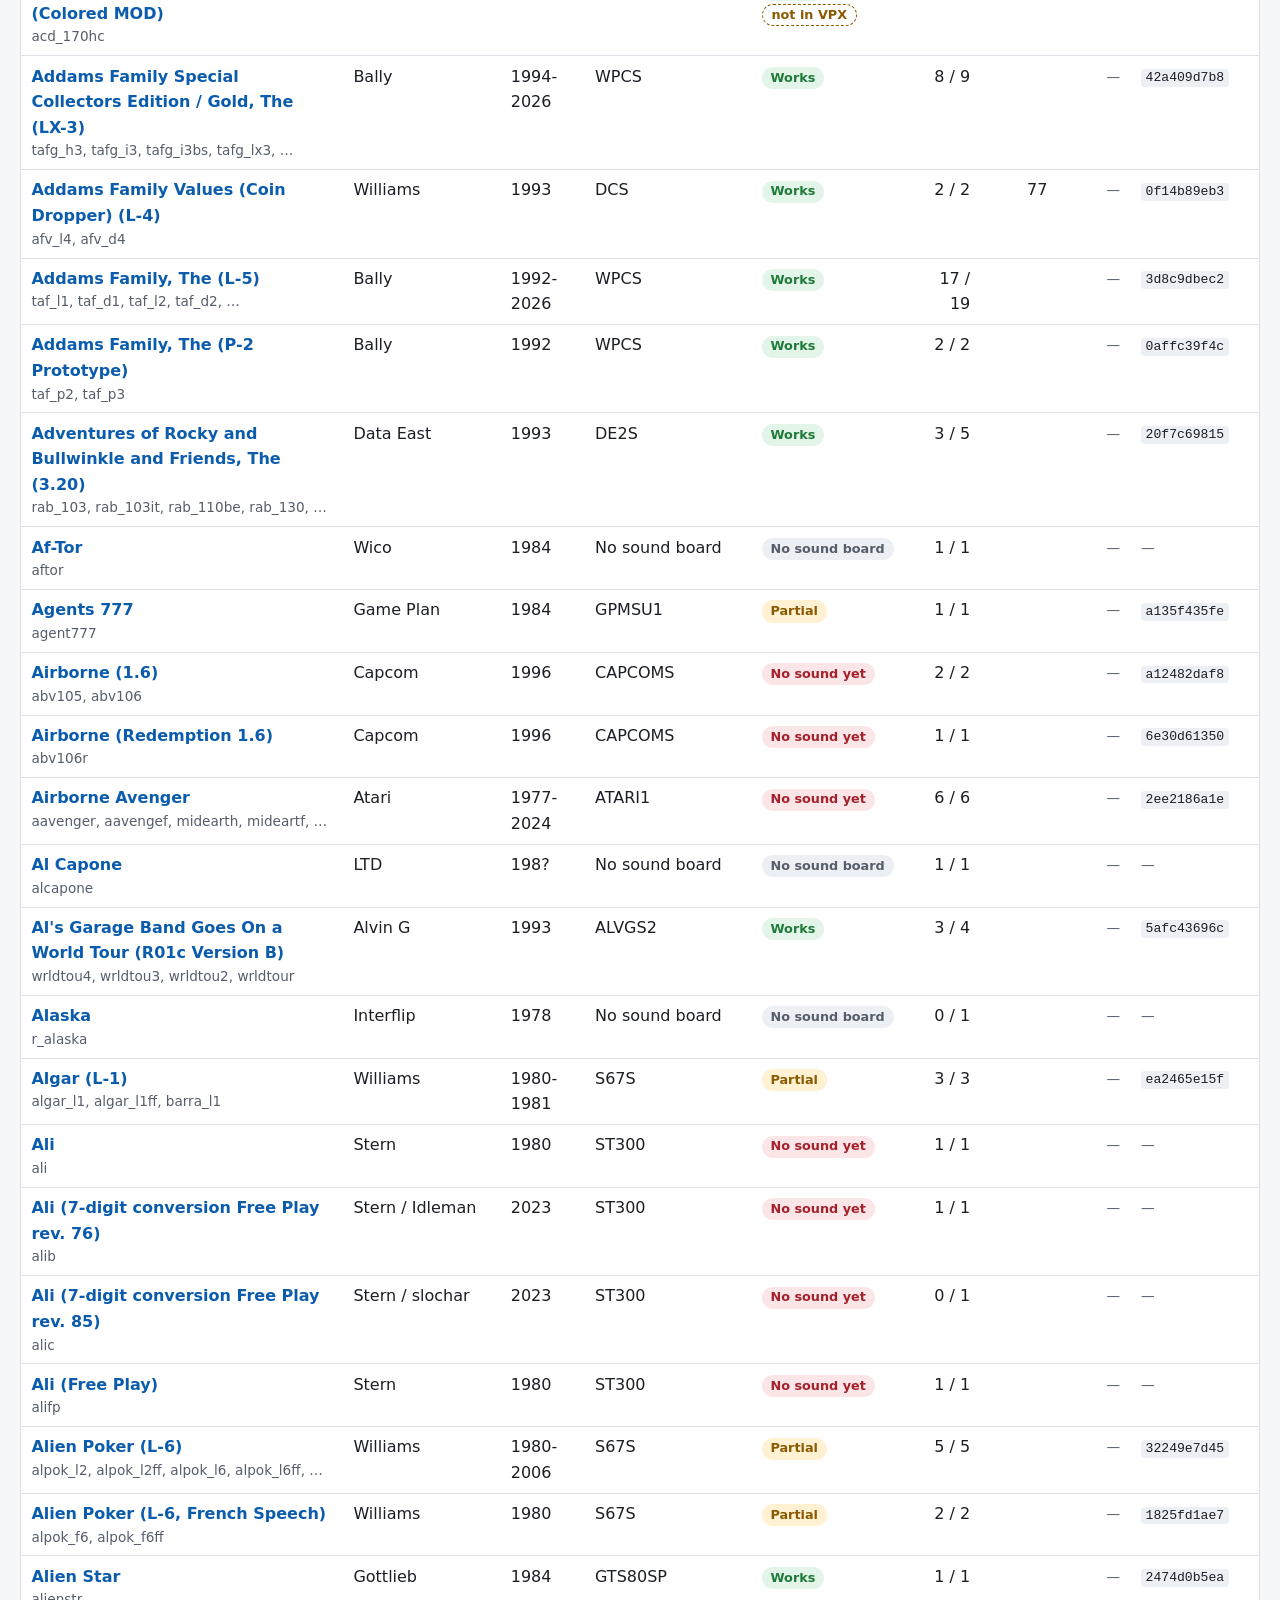
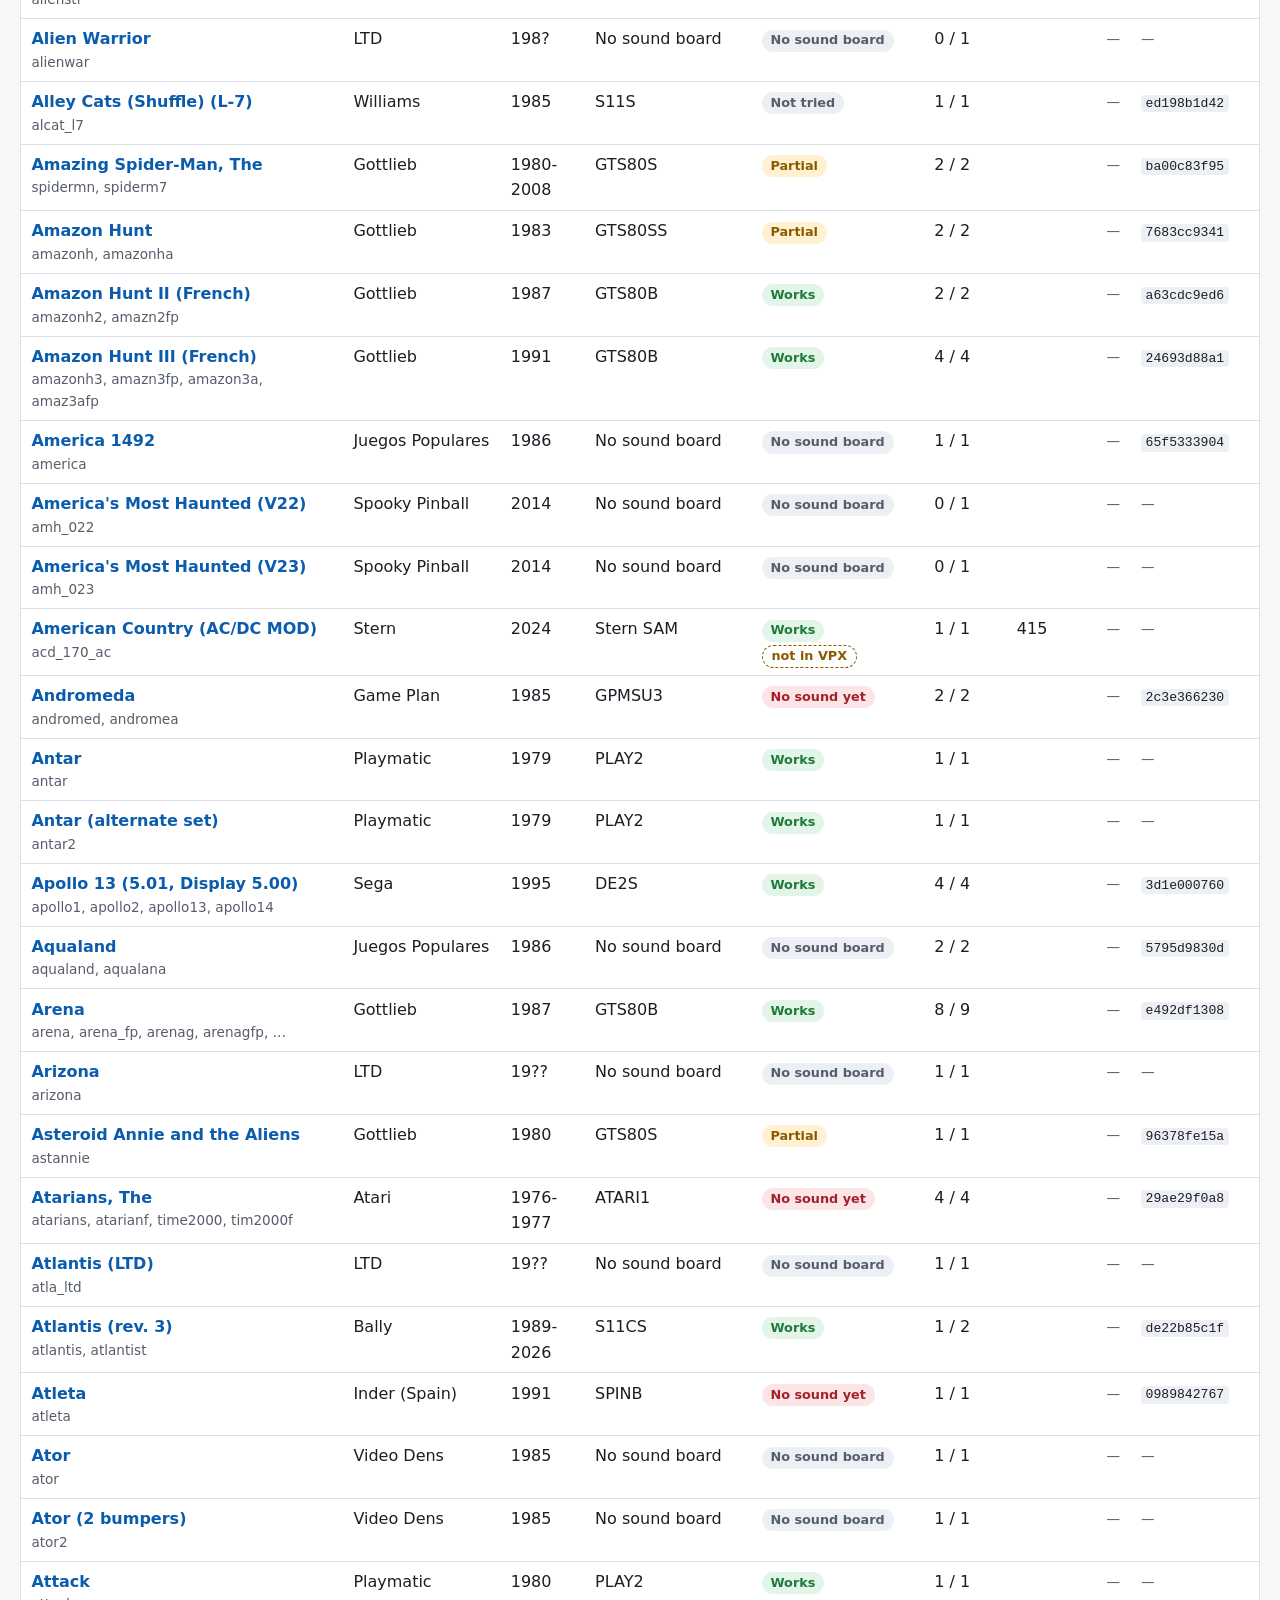
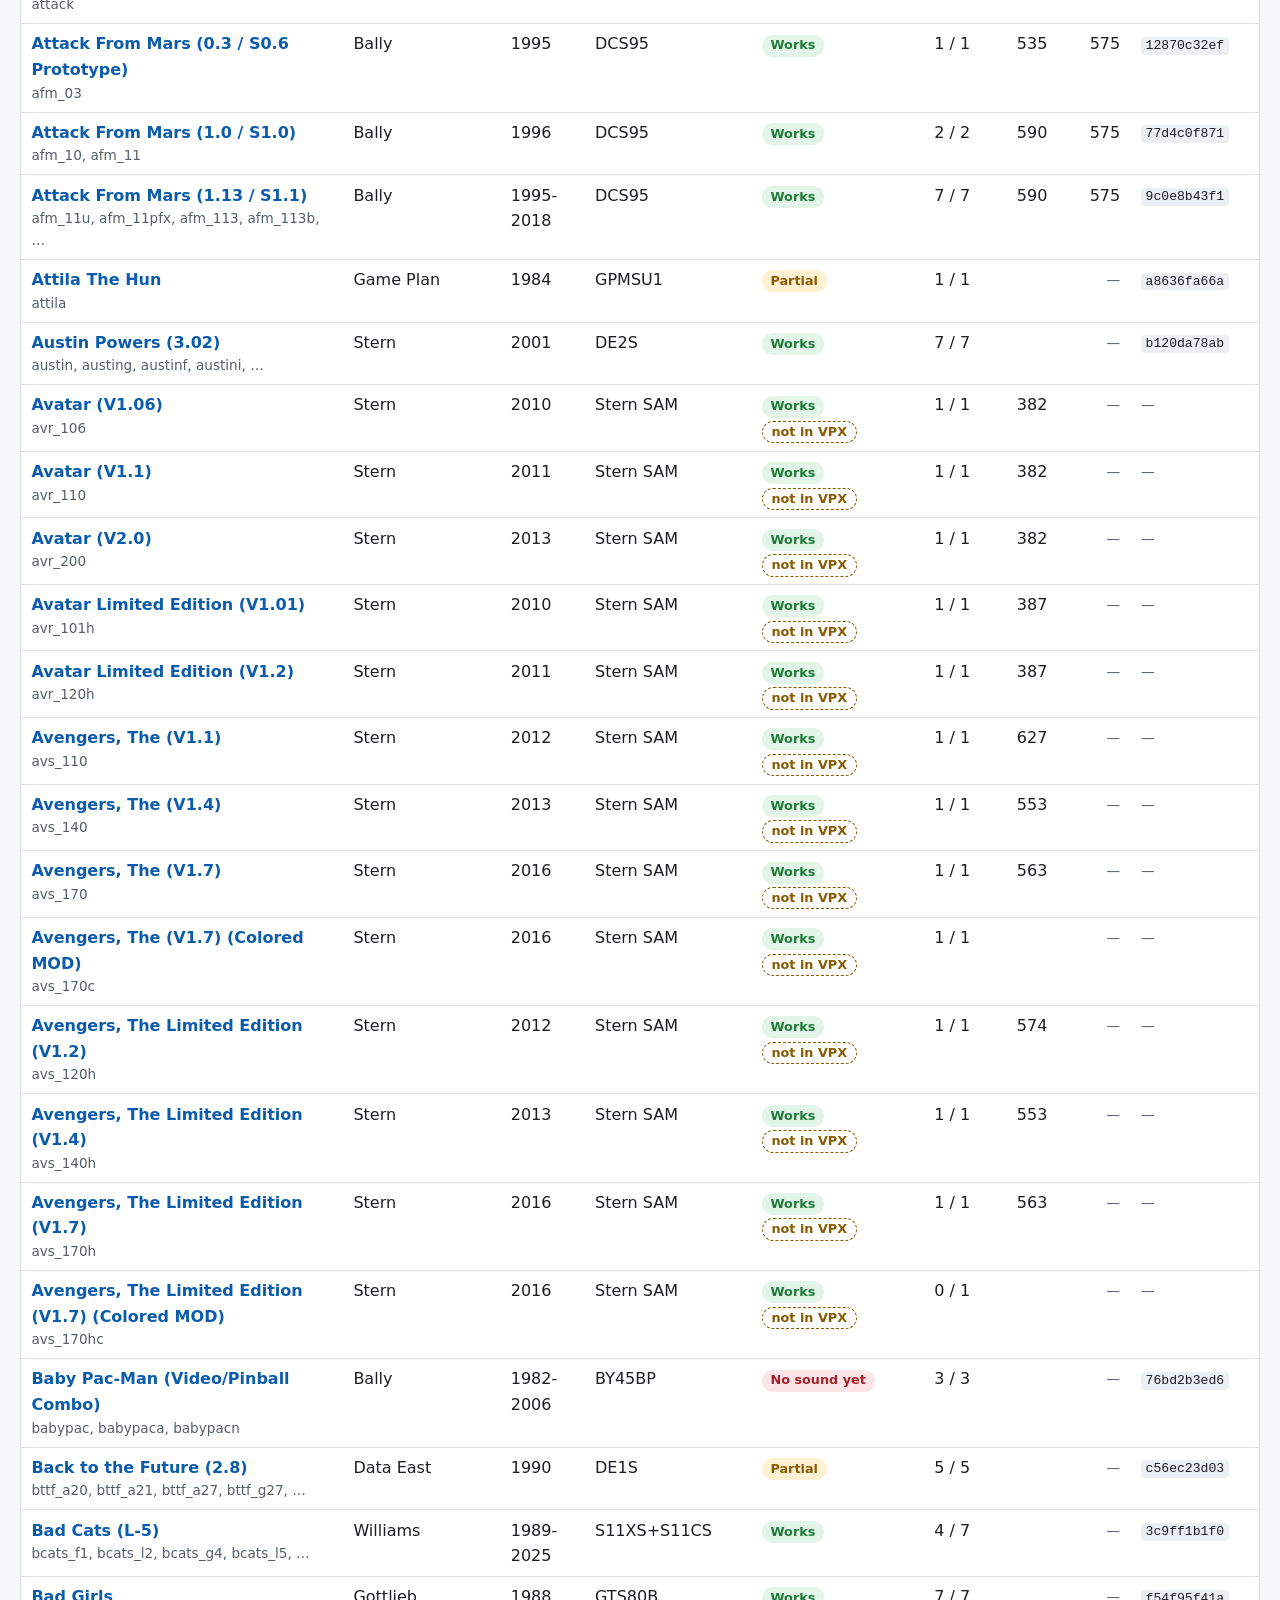
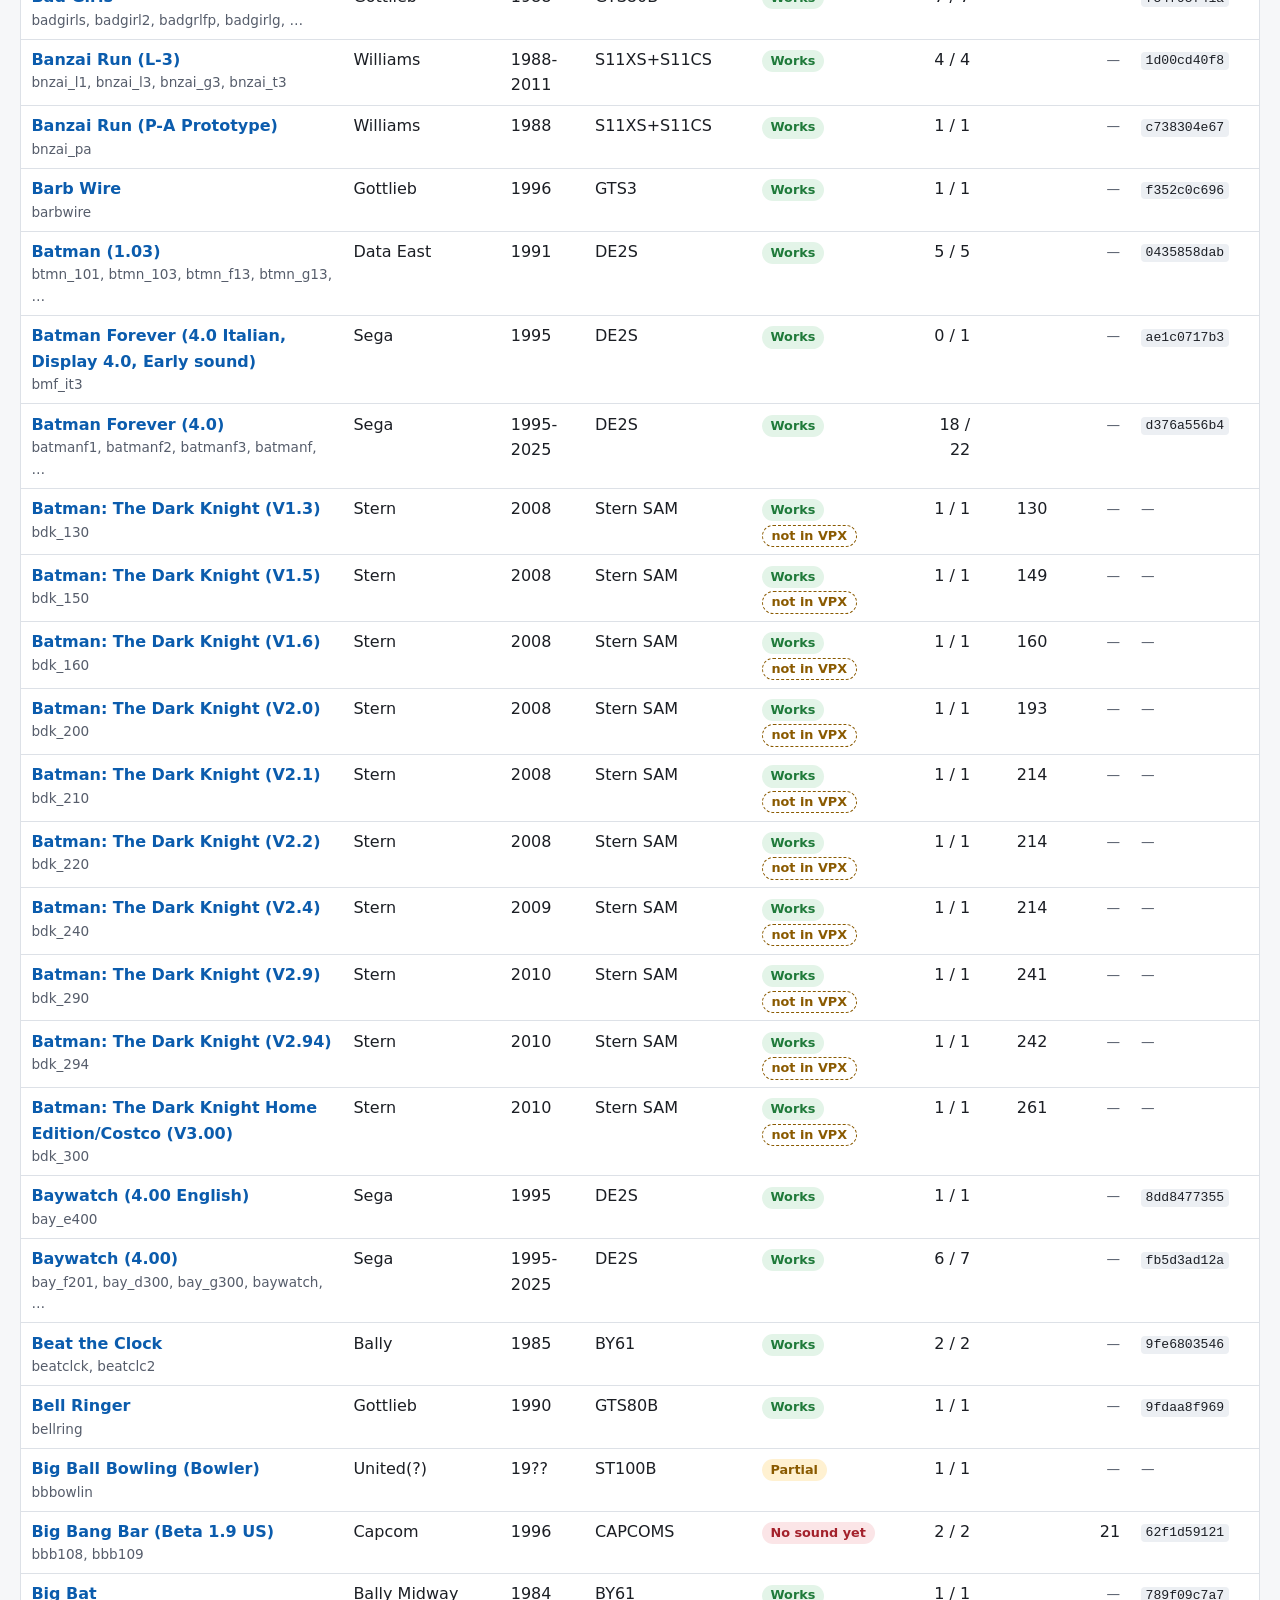
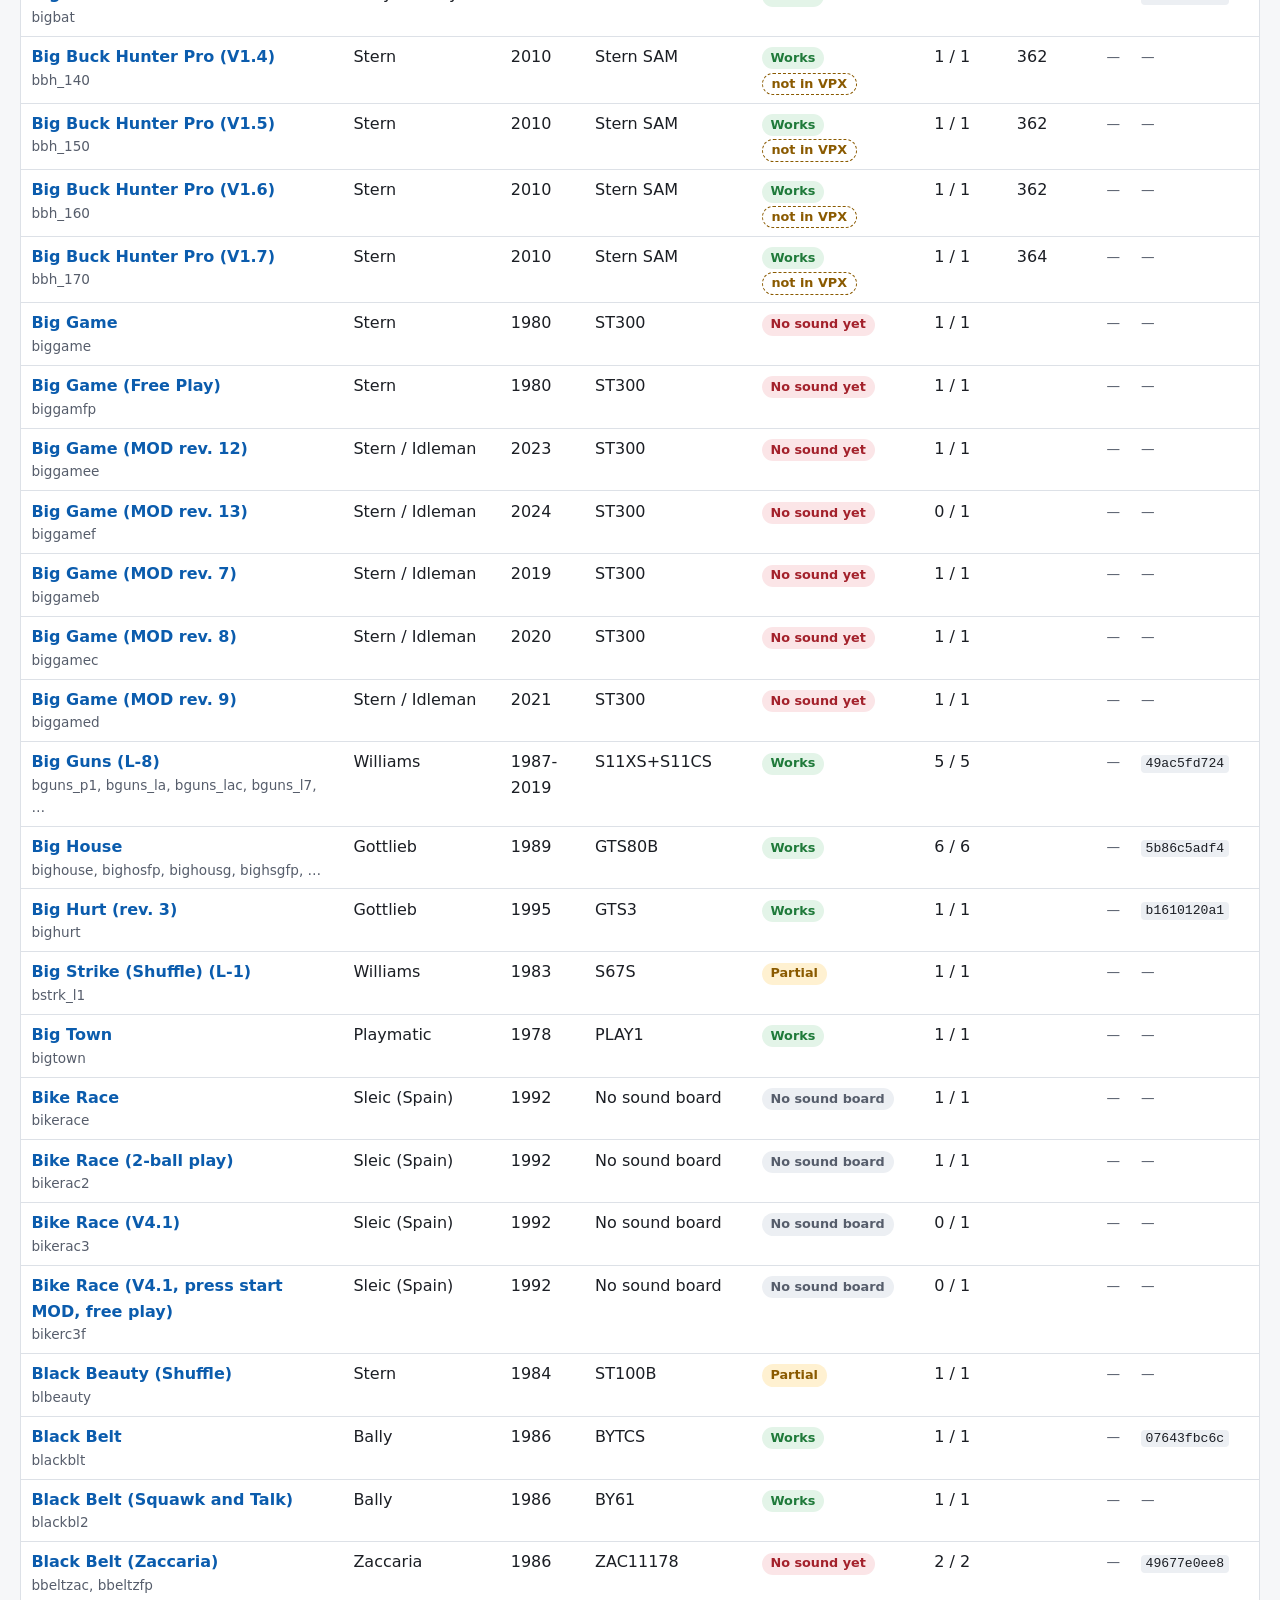
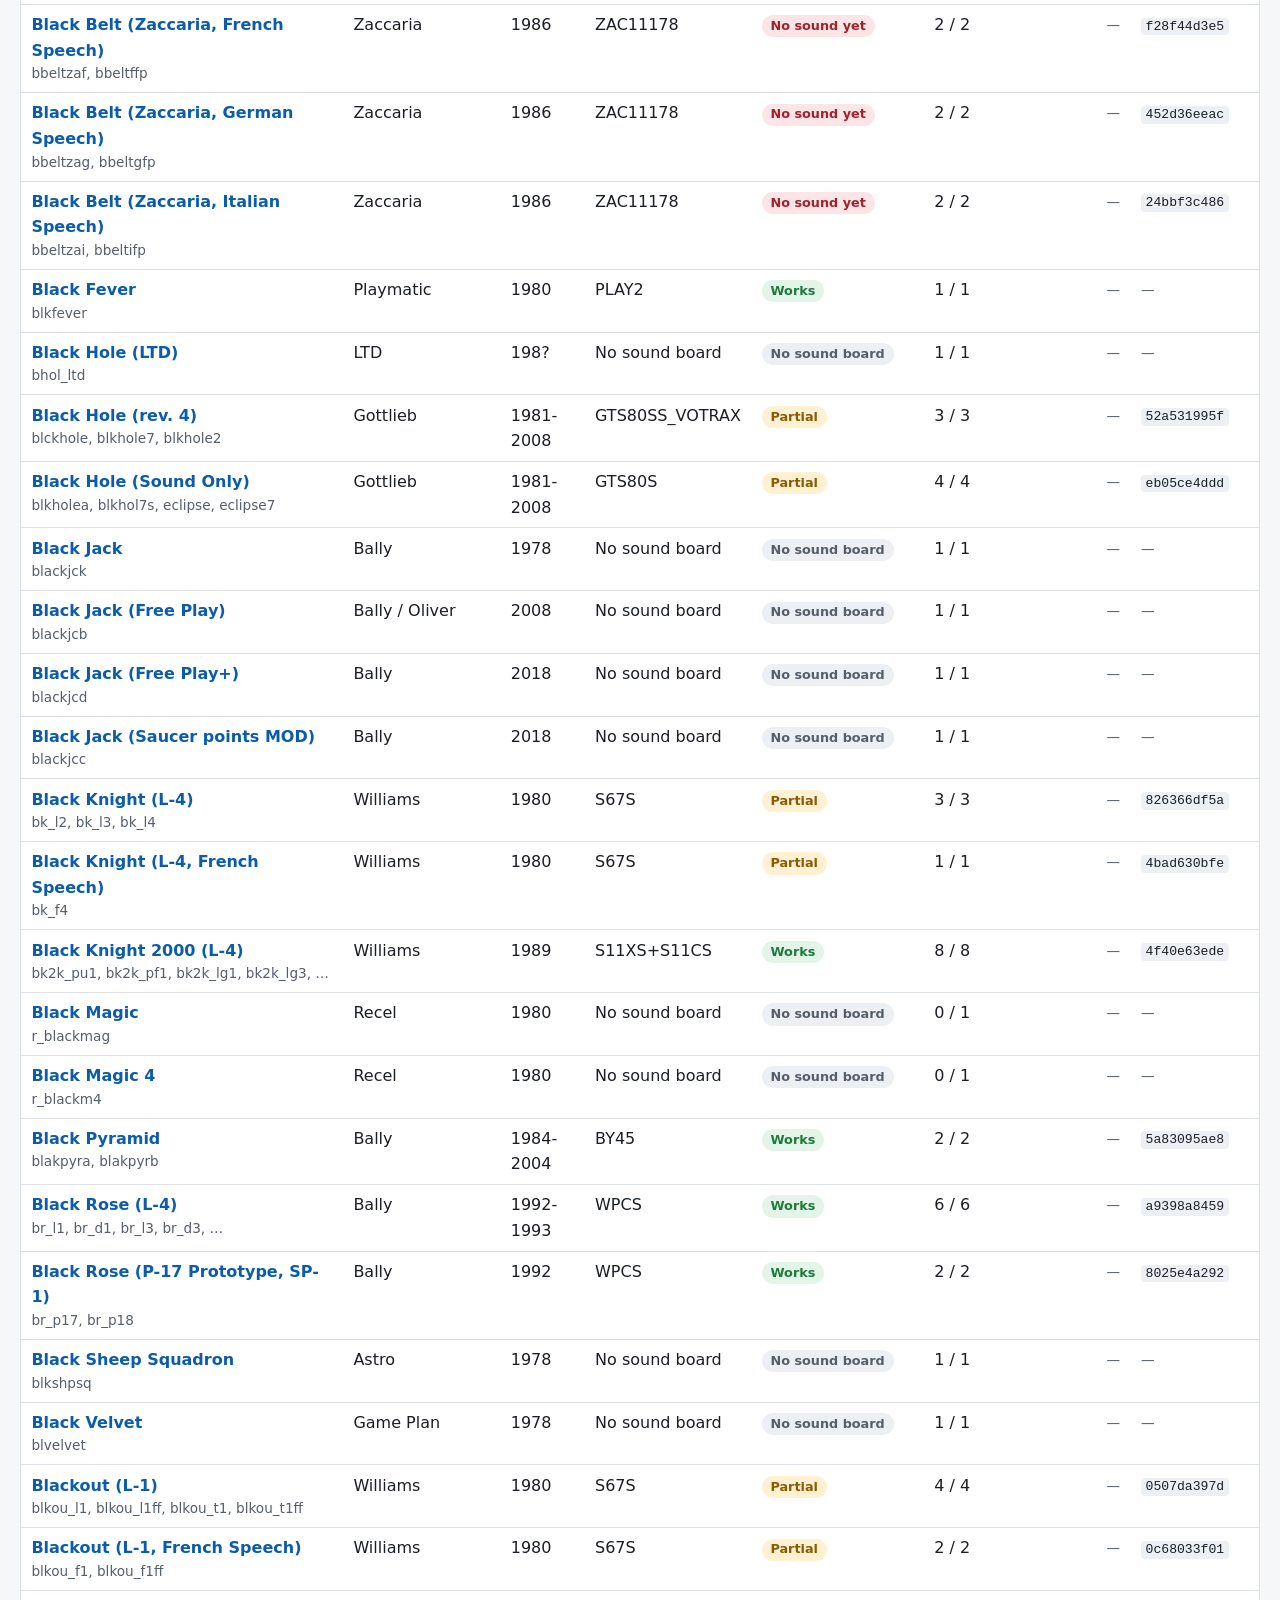
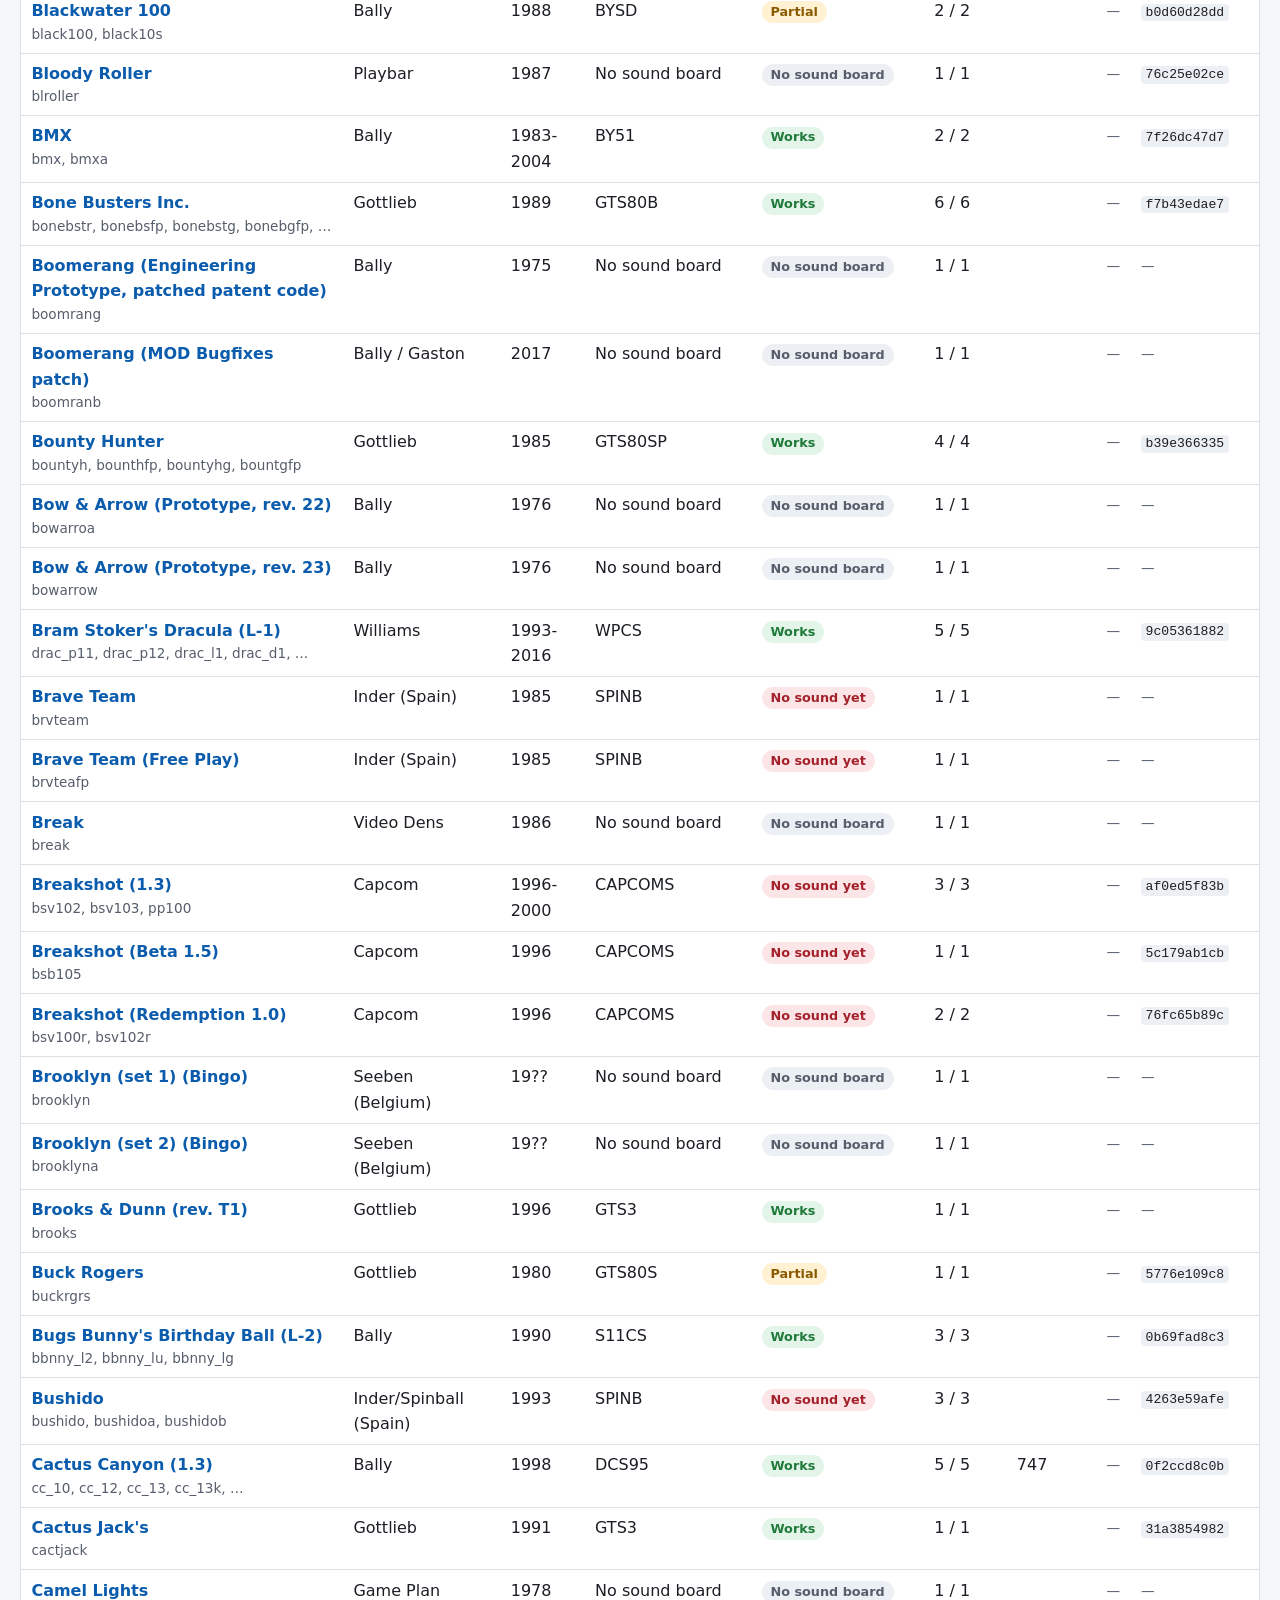
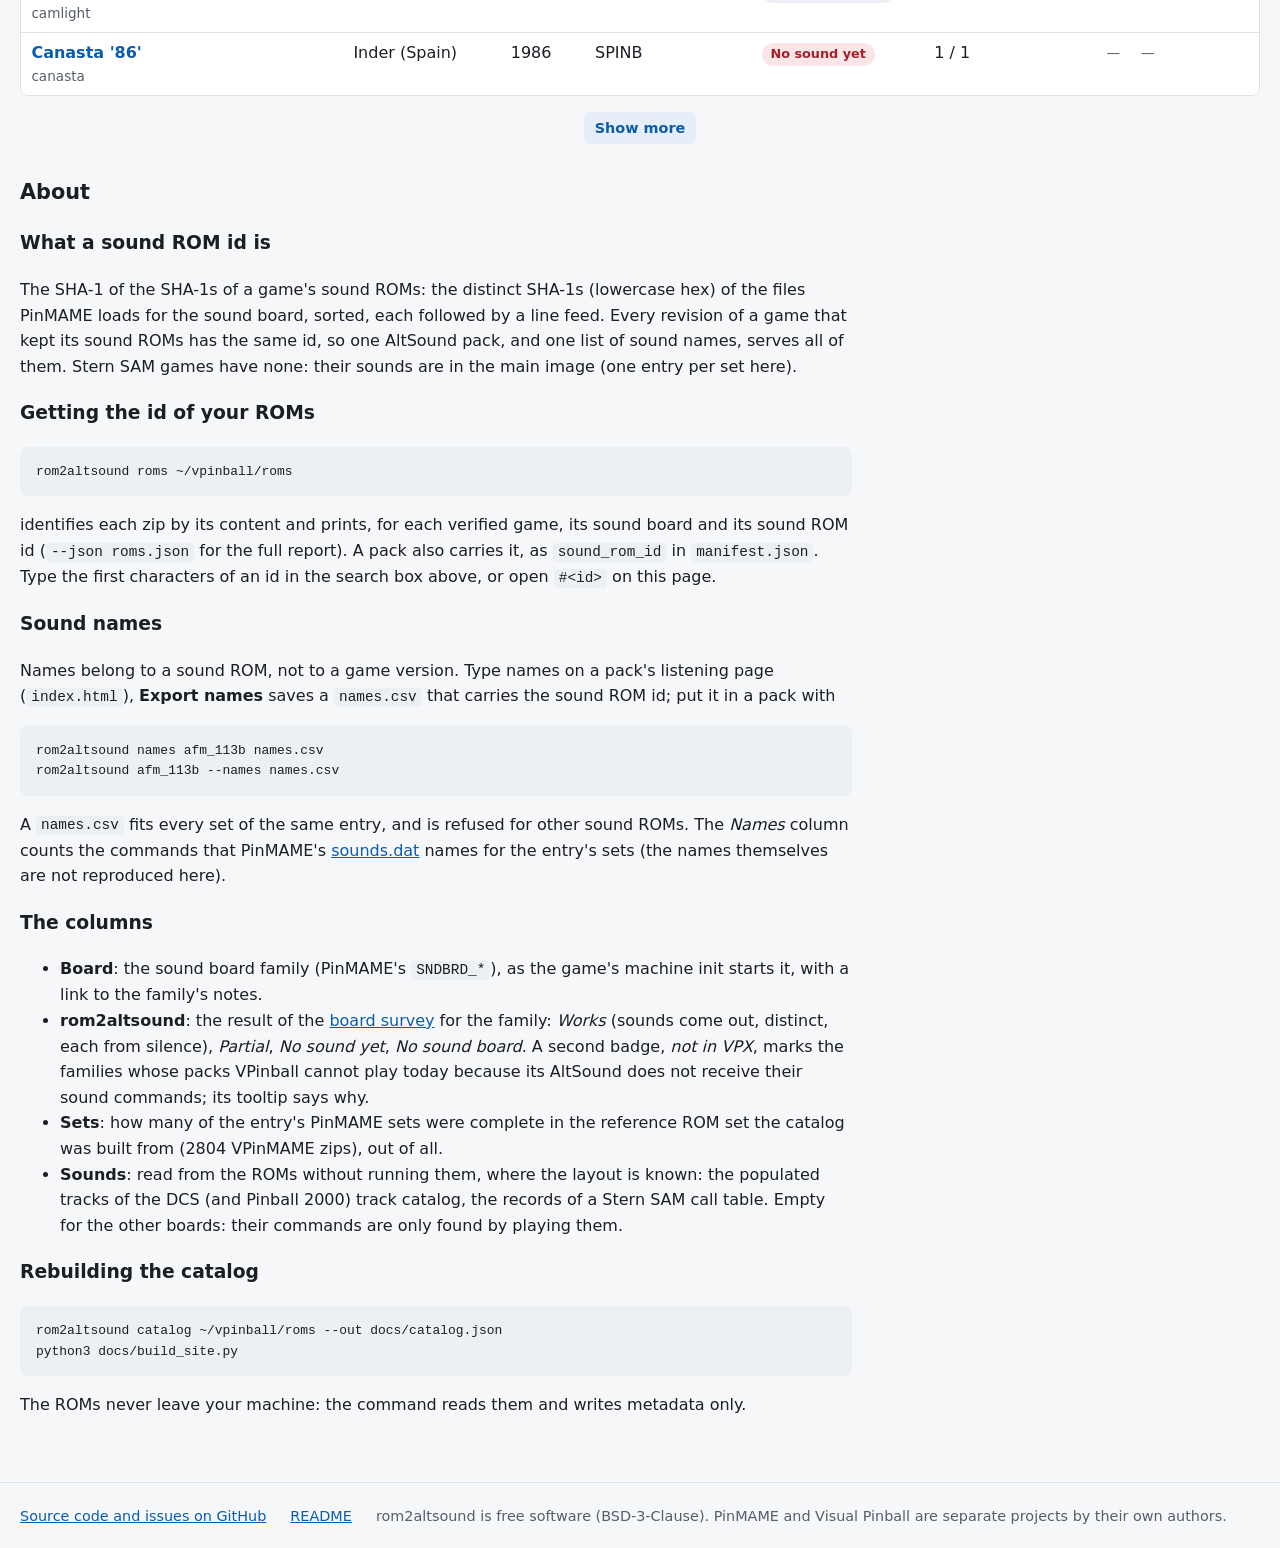
==== commit 0429a8f3: "Catalog site: plain board names, a "not in VPX" badge, one stats row - The four totals and one card " ====
--- a/docs/index.html
+++ b/docs/index.html
@@ -39,7 +39,7 @@
 <div id="app" hidden>
 <div id="stats" class="stats"></div>
 <section id="detail" hidden aria-live="polite"></section>
-<h2 id="catalog">Sound ROM catalog</h2>
+<h2 id="catalog">Catalog</h2>
 <div class="controls">
 <label class="grow"><span>&#128269;</span><input type="search" id="q" autocomplete="off" spellcheck="false"></label>
 <label>Board family<select id="family"><option value=""></option></select></label>
@@ -47,6 +47,7 @@
 <label>Maker<select id="maker"><option value=""></option></select></label>
 <label class="check"><input type="checkbox" id="onlyIds"><span id="lOnlyIds"></span></label>
 <label class="check"><input type="checkbox" id="onlyFound"><span id="lOnlyFound"></span></label>
+<label class="check"><input type="checkbox" id="hideNoVpx"><span id="lHideNoVpx"></span></label>
 </div>
 <p id="count" class="count"></p>
 <div class="table"><table><thead><tr><th data-k="title" class="" aria-sort="none"><button type="button">Game</button></th><th data-k="maker" class="hide-sm" aria-sort="none"><button type="button">Maker</button></th><th data-k="year" class="" aria-sort="none"><button type="button">Year</button></th><th data-k="family" class="" aria-sort="none"><button type="button">Board</button></th><th data-k="support" class="" aria-sort="none"><button type="button">rom2altsound</button></th><th data-k="sets" class="num" aria-sort="none"><button type="button">Sets</button></th><th data-k="sounds" class="num" aria-sort="none"><button type="button">Sounds</button></th><th data-k="names" class="num" aria-sort="none"><button type="button">Names</button></th><th data-k="id" class="hide-sm" aria-sort="none"><button type="button">Sound ROM id</button></th></tr></thead><tbody id="rows"></tbody></table></div>
@@ -80,7 +81,9 @@
 init starts it, with a link to the family's notes.</li>
 <li><strong>rom2altsound</strong>: the result of the <a href="https://github.com/Le-Syl21/rom2altsound/blob/main/docs/board-support.md">board survey</a>
 for the family: <em>Works</em> (sounds come out, distinct, each from silence), <em>Partial</em>,
-<em>No sound yet</em>, <em>No sound board</em>.</li>
+<em>No sound yet</em>, <em>No sound board</em>. A second badge, <em>not in VPX</em>, marks the families
+whose packs VPinball cannot play today because its AltSound does not receive their sound commands;
+its tooltip says why.</li>
 <li><strong>Sets</strong>: how many of the entry's PinMAME sets were complete in the reference ROM set the
 catalog was built from (2804 VPinMAME zips), out of all.</li>
 <li><strong>Sounds</strong>: read from the ROMs without running them, where the layout is known: the populated
--- a/docs/style.css
+++ b/docs/style.css
@@ -53,6 +53,7 @@
 }
 
 * { box-sizing: border-box; }
+[hidden] { display: none !important; }
 html { -webkit-text-size-adjust: 100%; }
 body {
   margin: 0;
@@ -91,10 +92,16 @@
 .eyebrow { margin: 0 0 0.3rem; font-size: 0.85rem; font-weight: 600; letter-spacing: 0.04em; text-transform: uppercase; color: var(--accent); }
 .note { background: var(--warn-bg); border-left: 4px solid var(--warn-line); padding: 0.6rem 1rem; border-radius: 6px; margin: 1rem 0; }
 
-.stats { display: grid; grid-template-columns: repeat(auto-fit, minmax(9.5rem, 1fr)); gap: 0.7rem; margin: 1rem 0; }
-.stat { background: var(--surface); border: 1px solid var(--line); border-radius: 10px; padding: 0.6rem 0.8rem; }
+/* Four totals, then one card for the support counts: one row on a wide screen; below
+   ~62rem the support card takes a row of its own; on a phone the totals go two by two. */
+.stats { display: flex; flex-wrap: wrap; gap: 0.7rem; margin: 1rem 0; }
+.stat { flex: 1 1 8.5rem; min-width: 0; background: var(--surface); border: 1px solid var(--line); border-radius: 10px; padding: 0.6rem 0.8rem; }
 .stat b { display: block; font-size: 1.45rem; line-height: 1.2; font-variant-numeric: tabular-nums; }
-.stat span { color: var(--muted); font-size: 0.88rem; }
+.stat > span { color: var(--muted); font-size: 0.88rem; }
+.stat.group { flex: 3 1 26rem; }
+.stat .subs { display: flex; flex-wrap: wrap; gap: 0.2rem 1.1rem; }
+.stat .sub { display: flex; align-items: baseline; gap: 0.4rem; }
+.stat .sub b { display: inline; font-size: 1.2rem; }
 
 .controls { display: flex; flex-wrap: wrap; gap: 0.6rem; align-items: end; margin: 1rem 0 0.6rem; }
 .controls label { display: flex; flex-direction: column; gap: 0.2rem; font-size: 0.85rem; color: var(--muted); }
@@ -125,6 +132,7 @@
 .b-partial { color: var(--part); background: var(--part-bg); }
 .b-none { color: var(--no); background: var(--no-bg); }
 .b-no-board, .b-untested { color: var(--nb); background: var(--nb-bg); }
+.b-novpx { color: var(--part); background: transparent; border: 1px dashed currentColor; padding-block: 0; cursor: help; }
 
 #detail { background: var(--surface); border: 2px solid var(--accent); border-radius: 12px; padding: 0.4rem 1.1rem 1rem; margin: 1rem 0; scroll-margin-top: 0.5rem; }
 #detail h2 { margin: 0.6rem 0 0.3rem; font-size: 1.3rem; padding: 0; }
@@ -146,6 +154,7 @@
   .wrap { padding-inline: 1rem; }
   th, td { padding: 0.4rem 0.45rem; }
   .hide-sm { display: none; }
+  .stat.group { flex-basis: 100%; }
   #detail { padding-inline: 0.8rem; }
   #detail dl { grid-template-columns: 1fr; }
   #detail dt { margin-top: 0.3rem; }
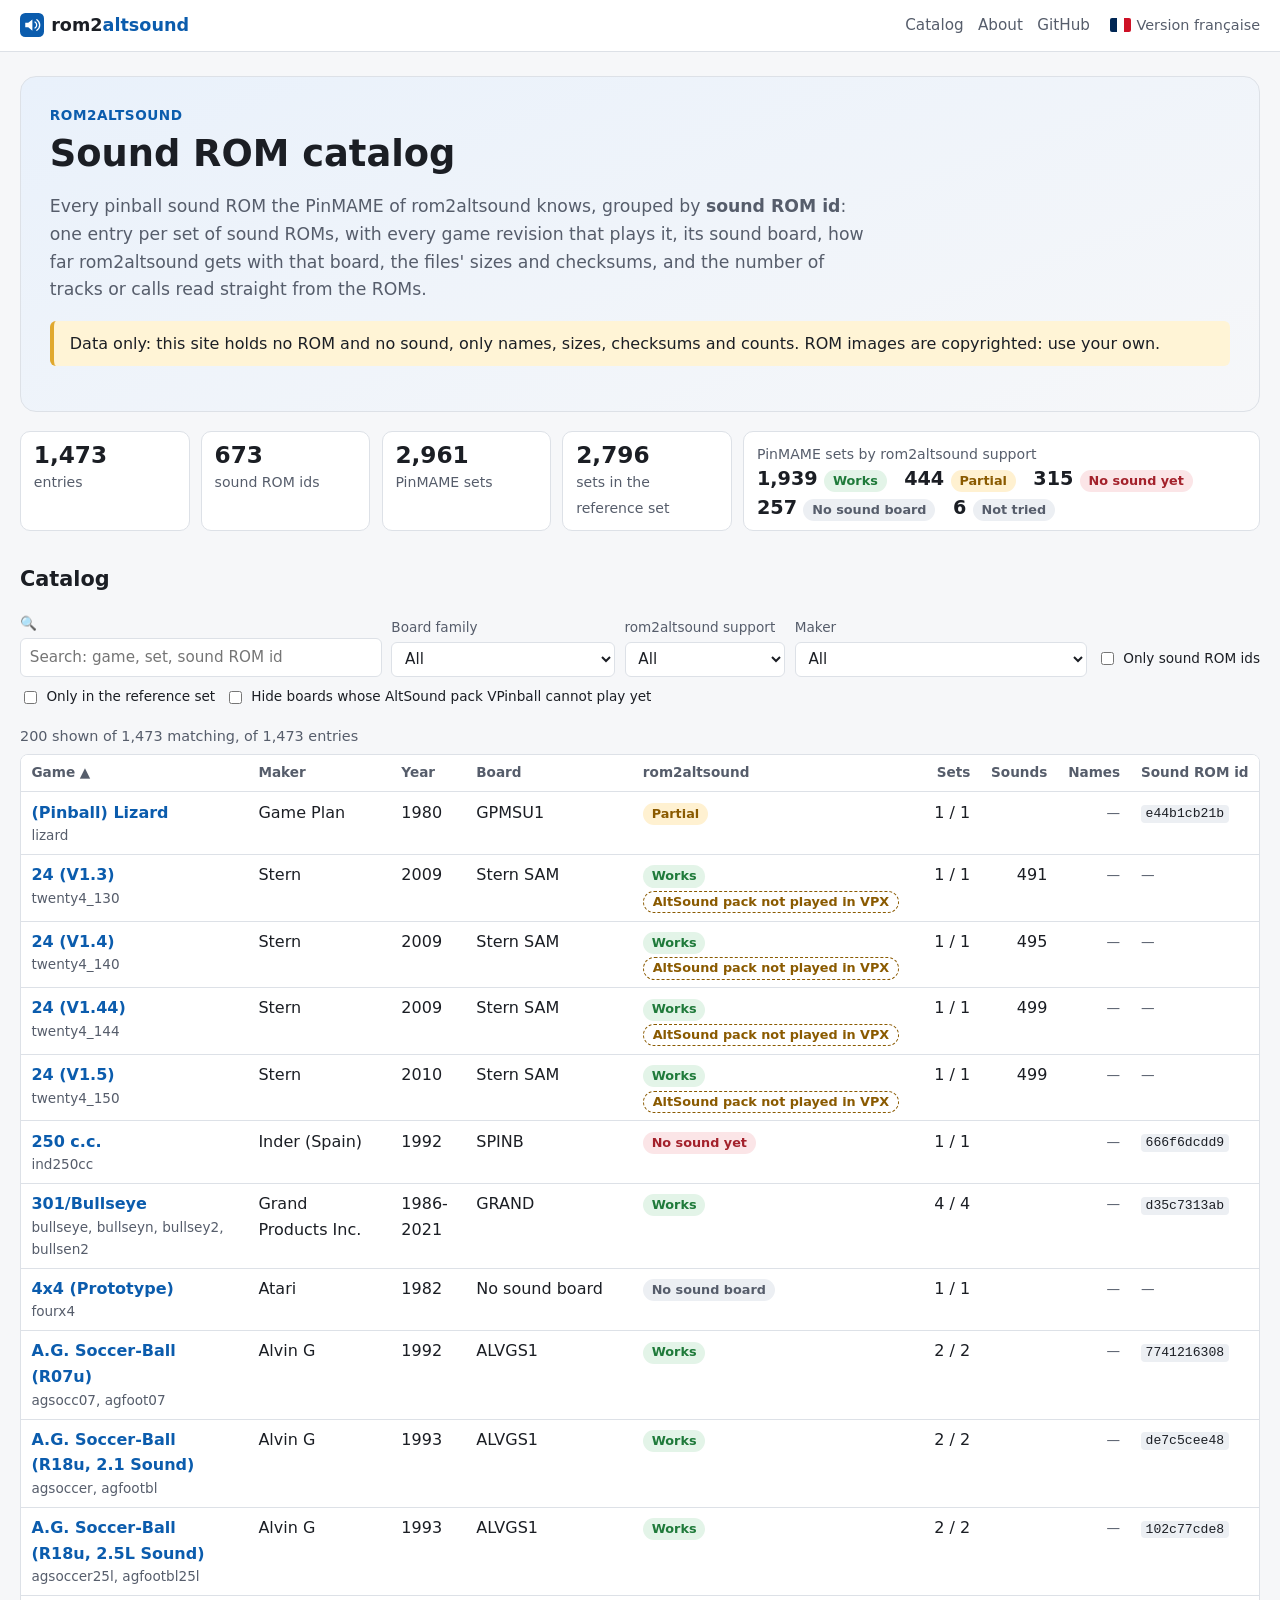
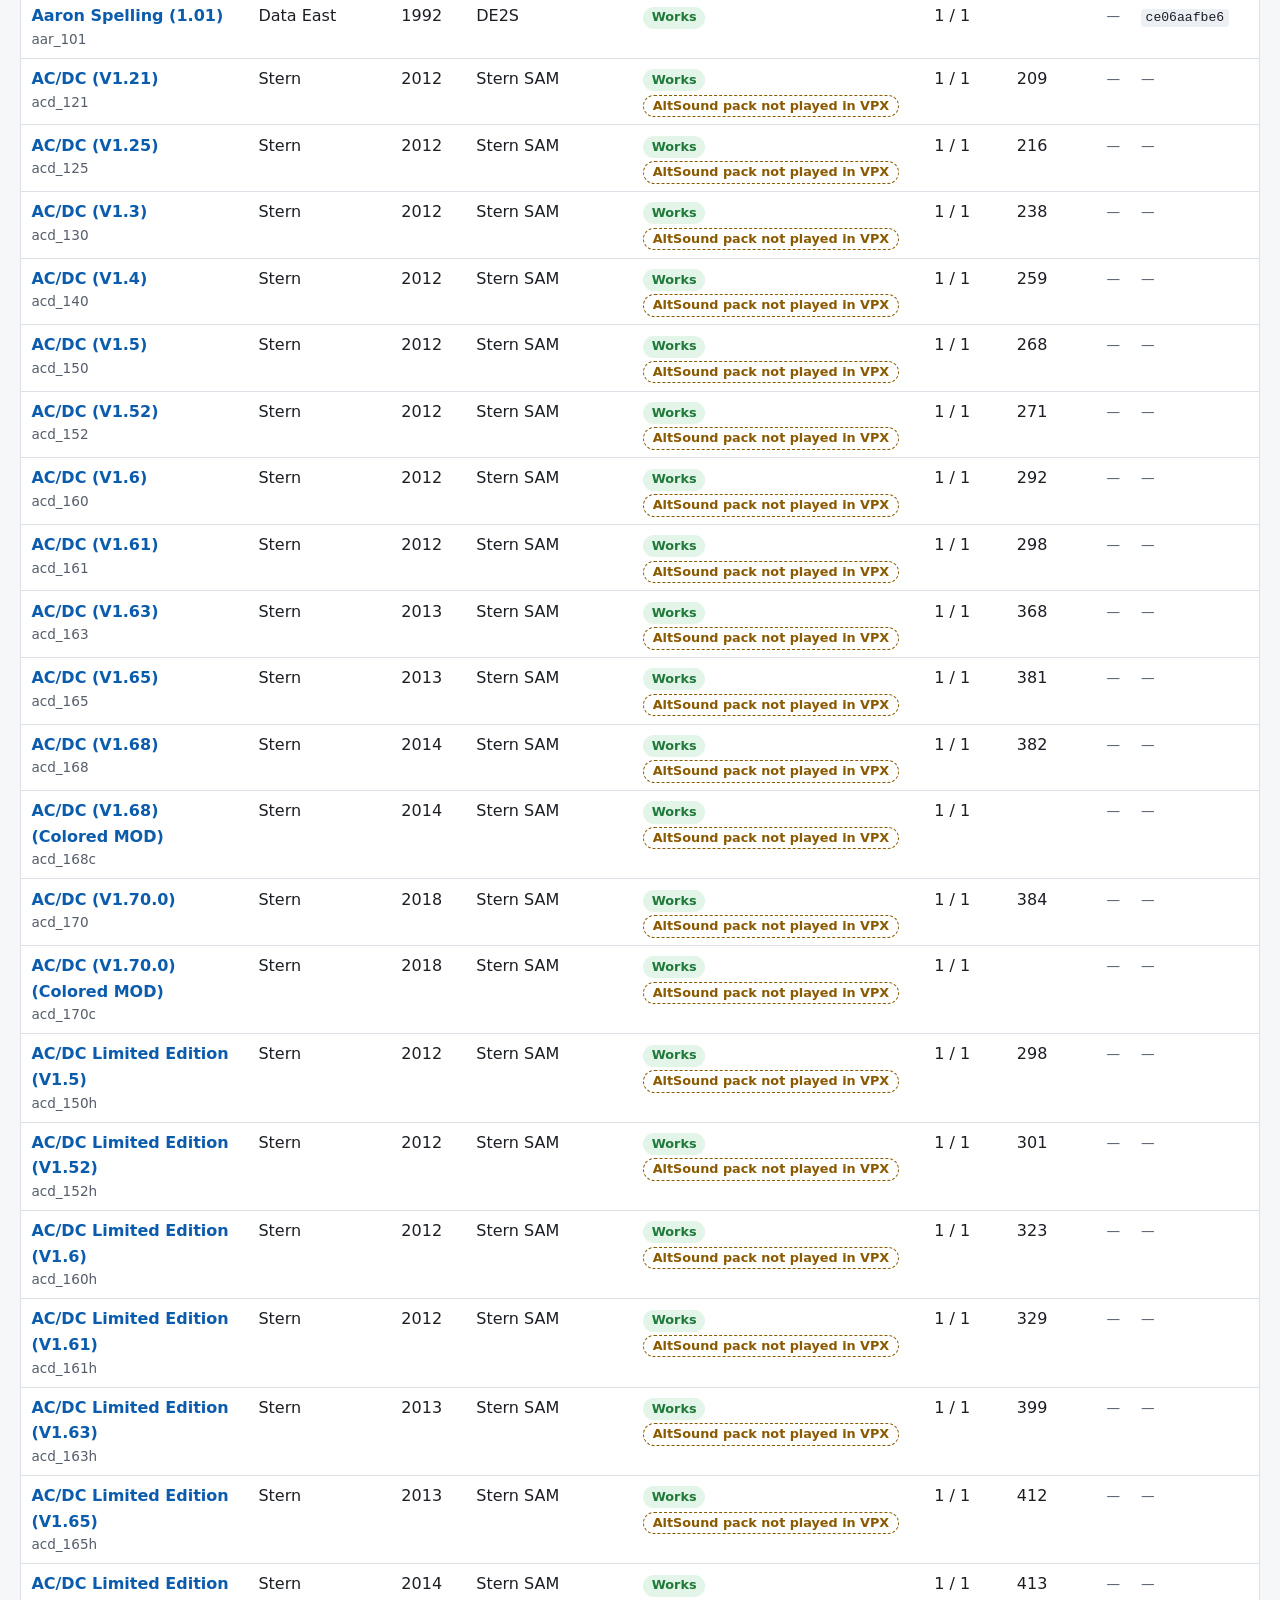
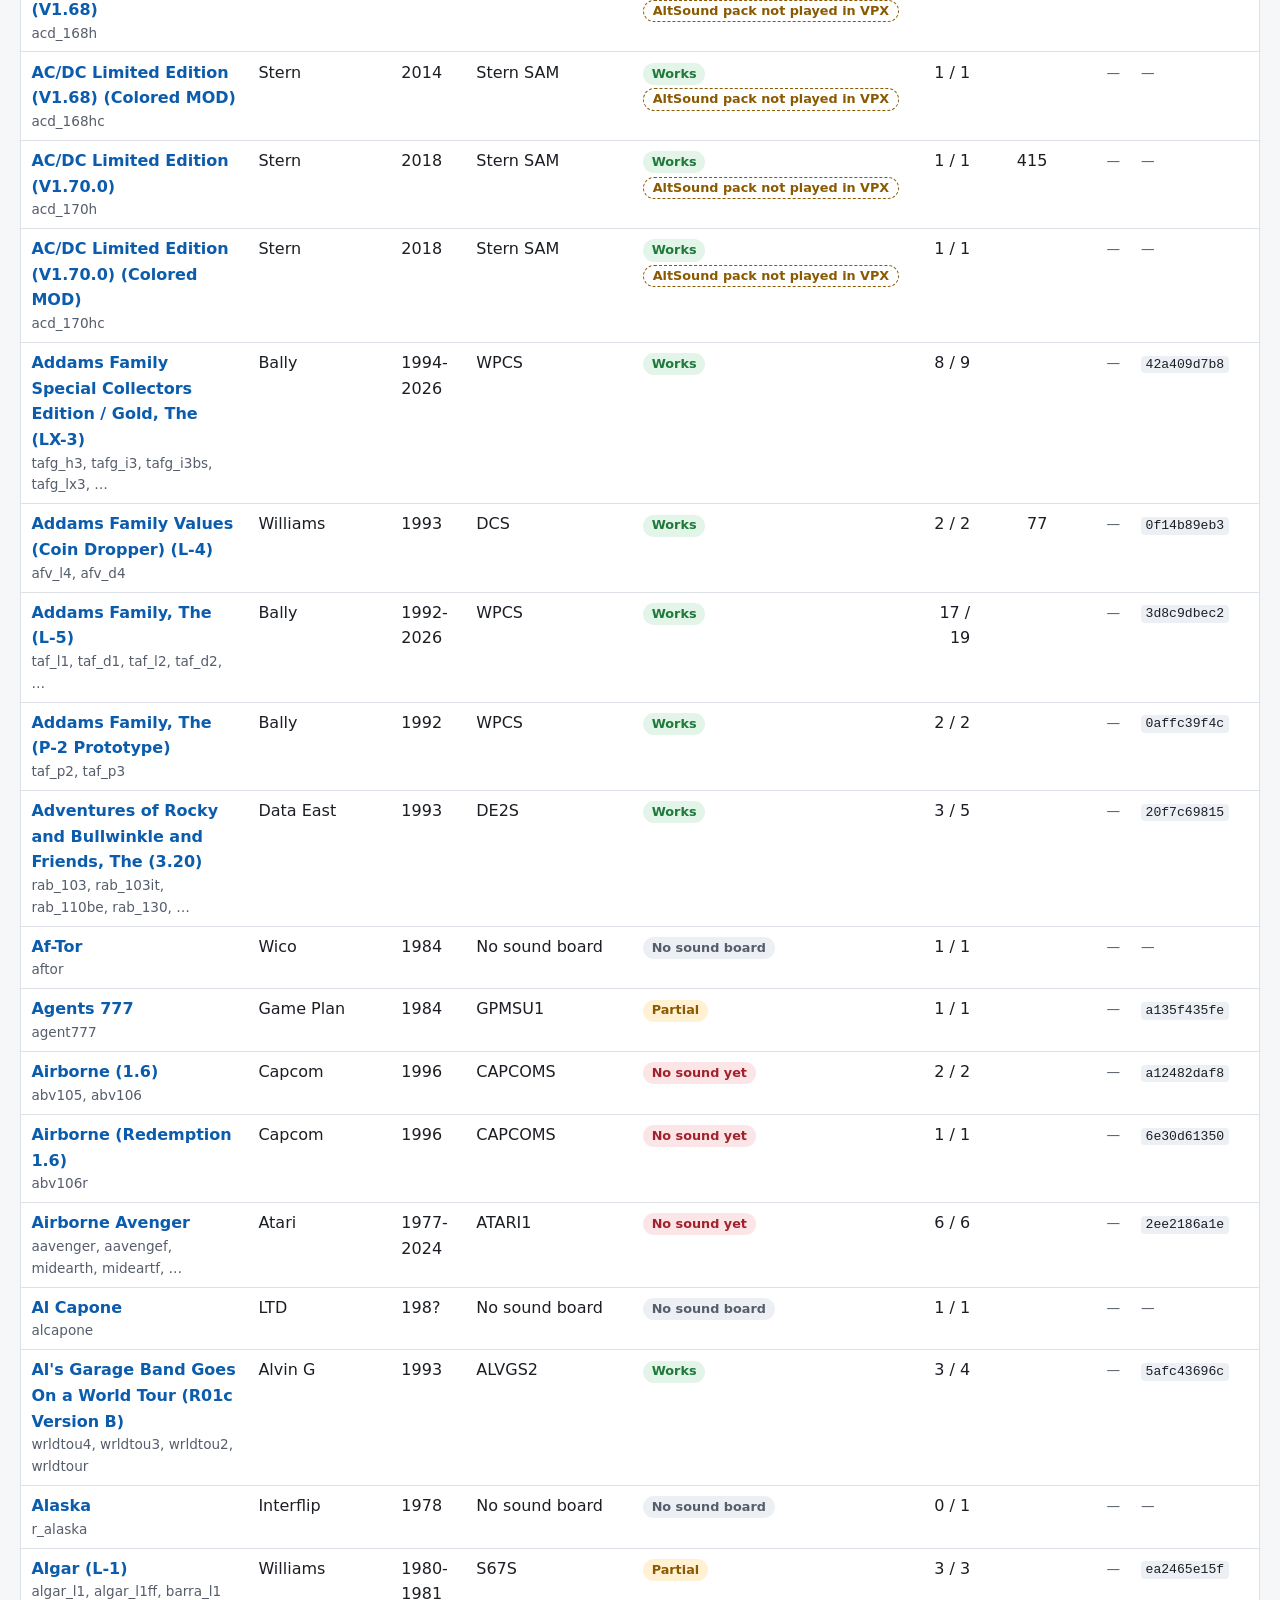
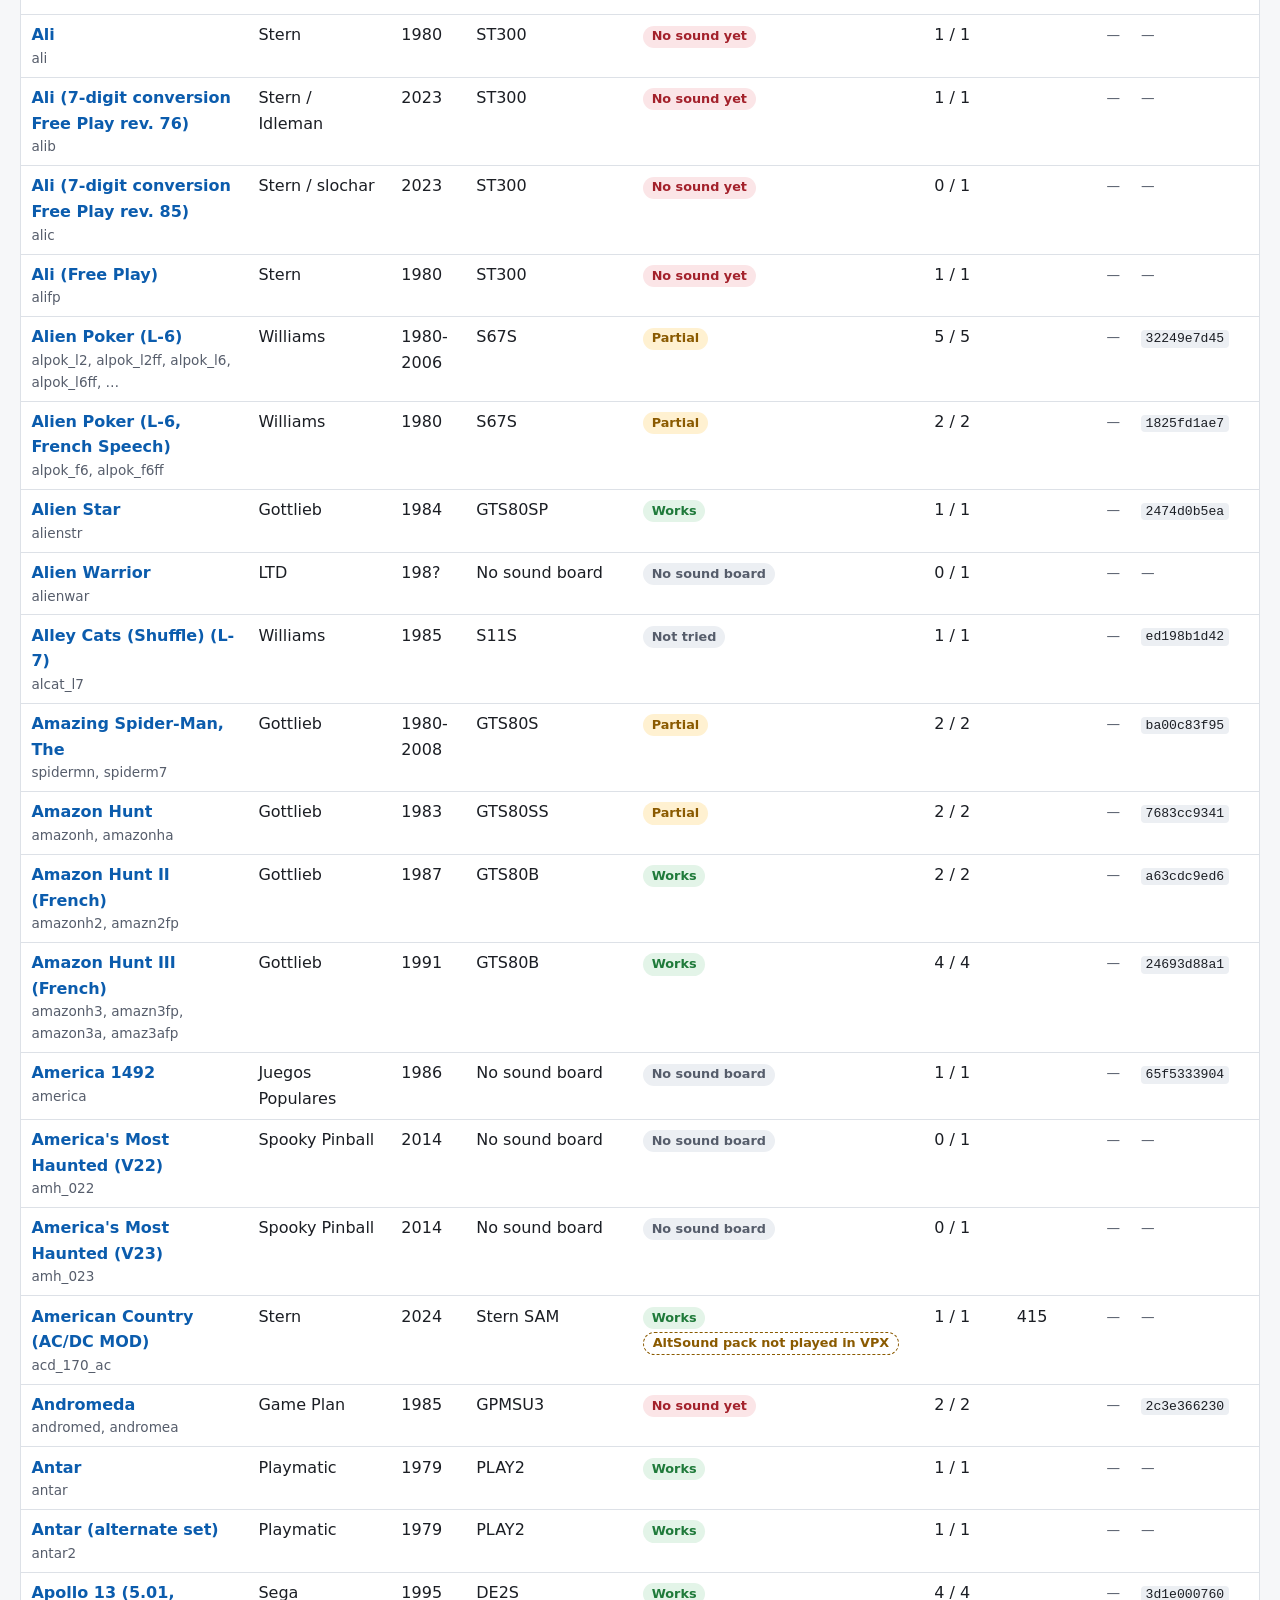
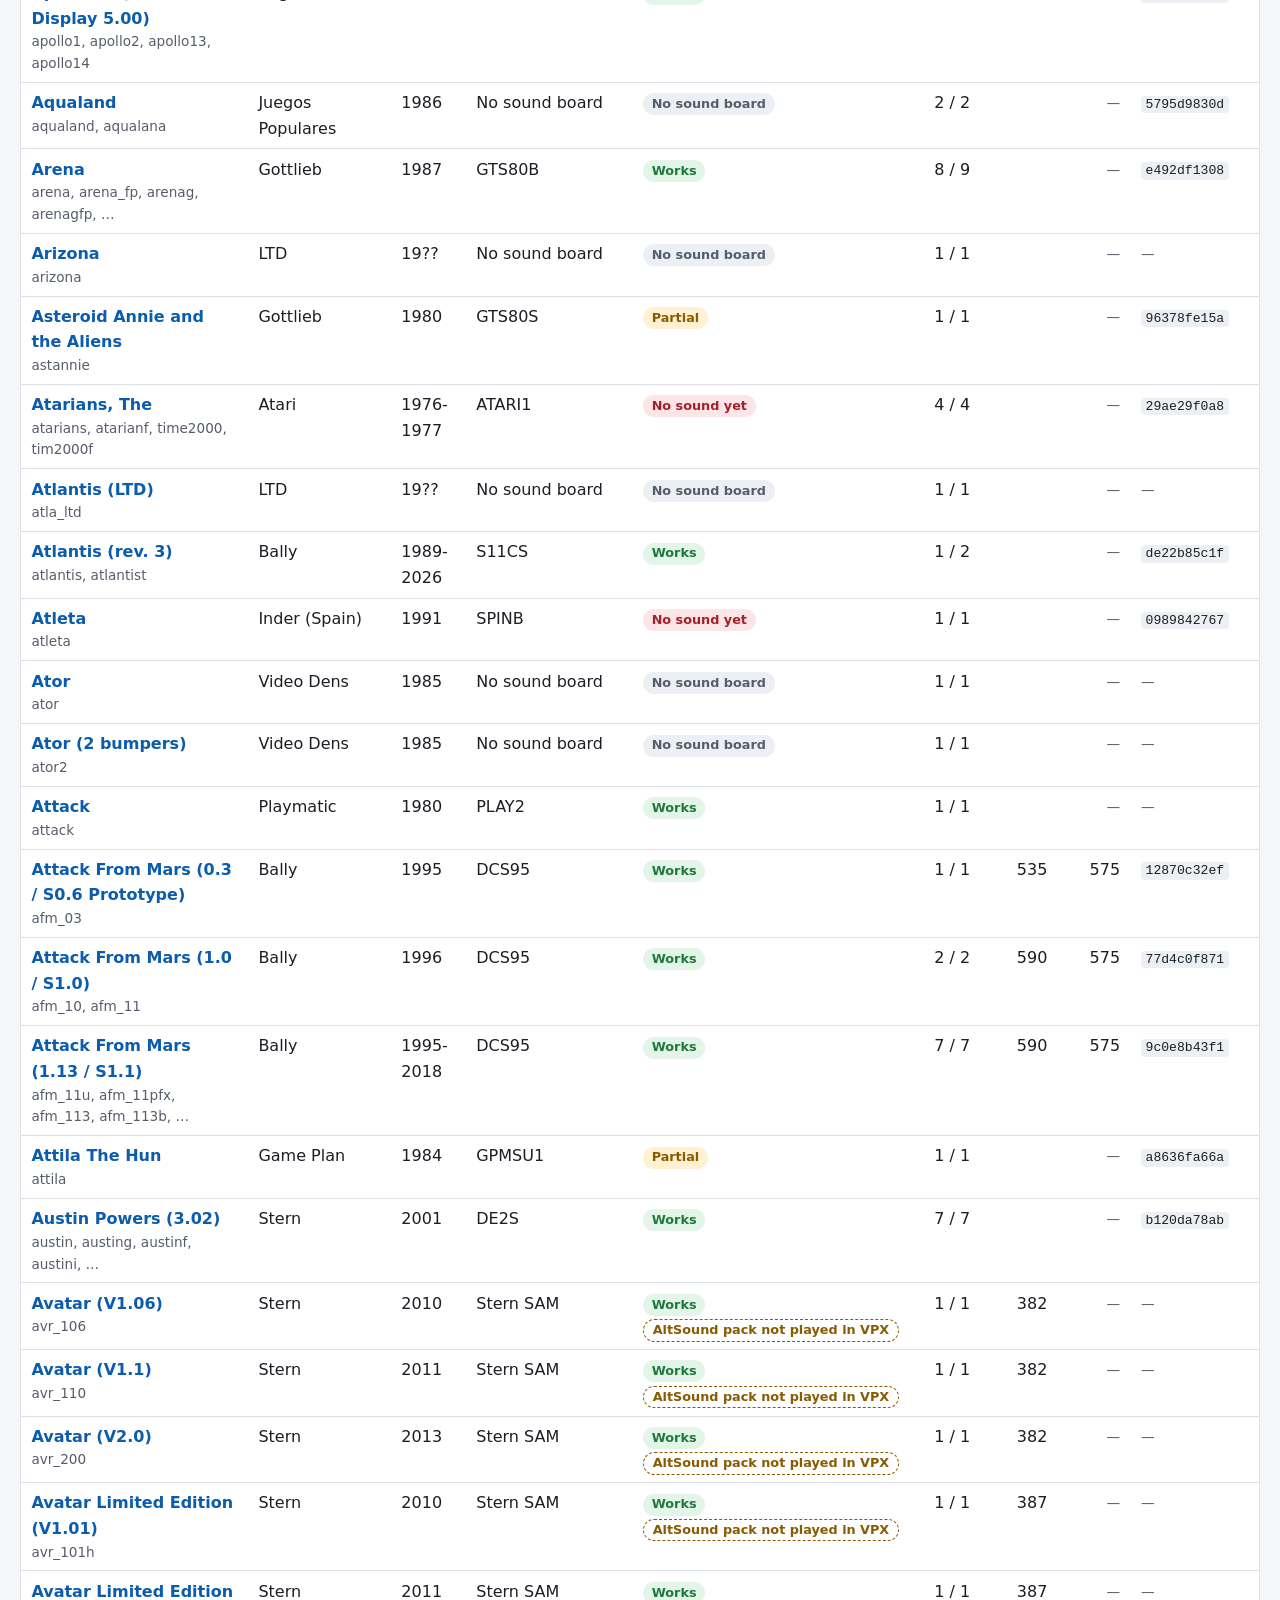
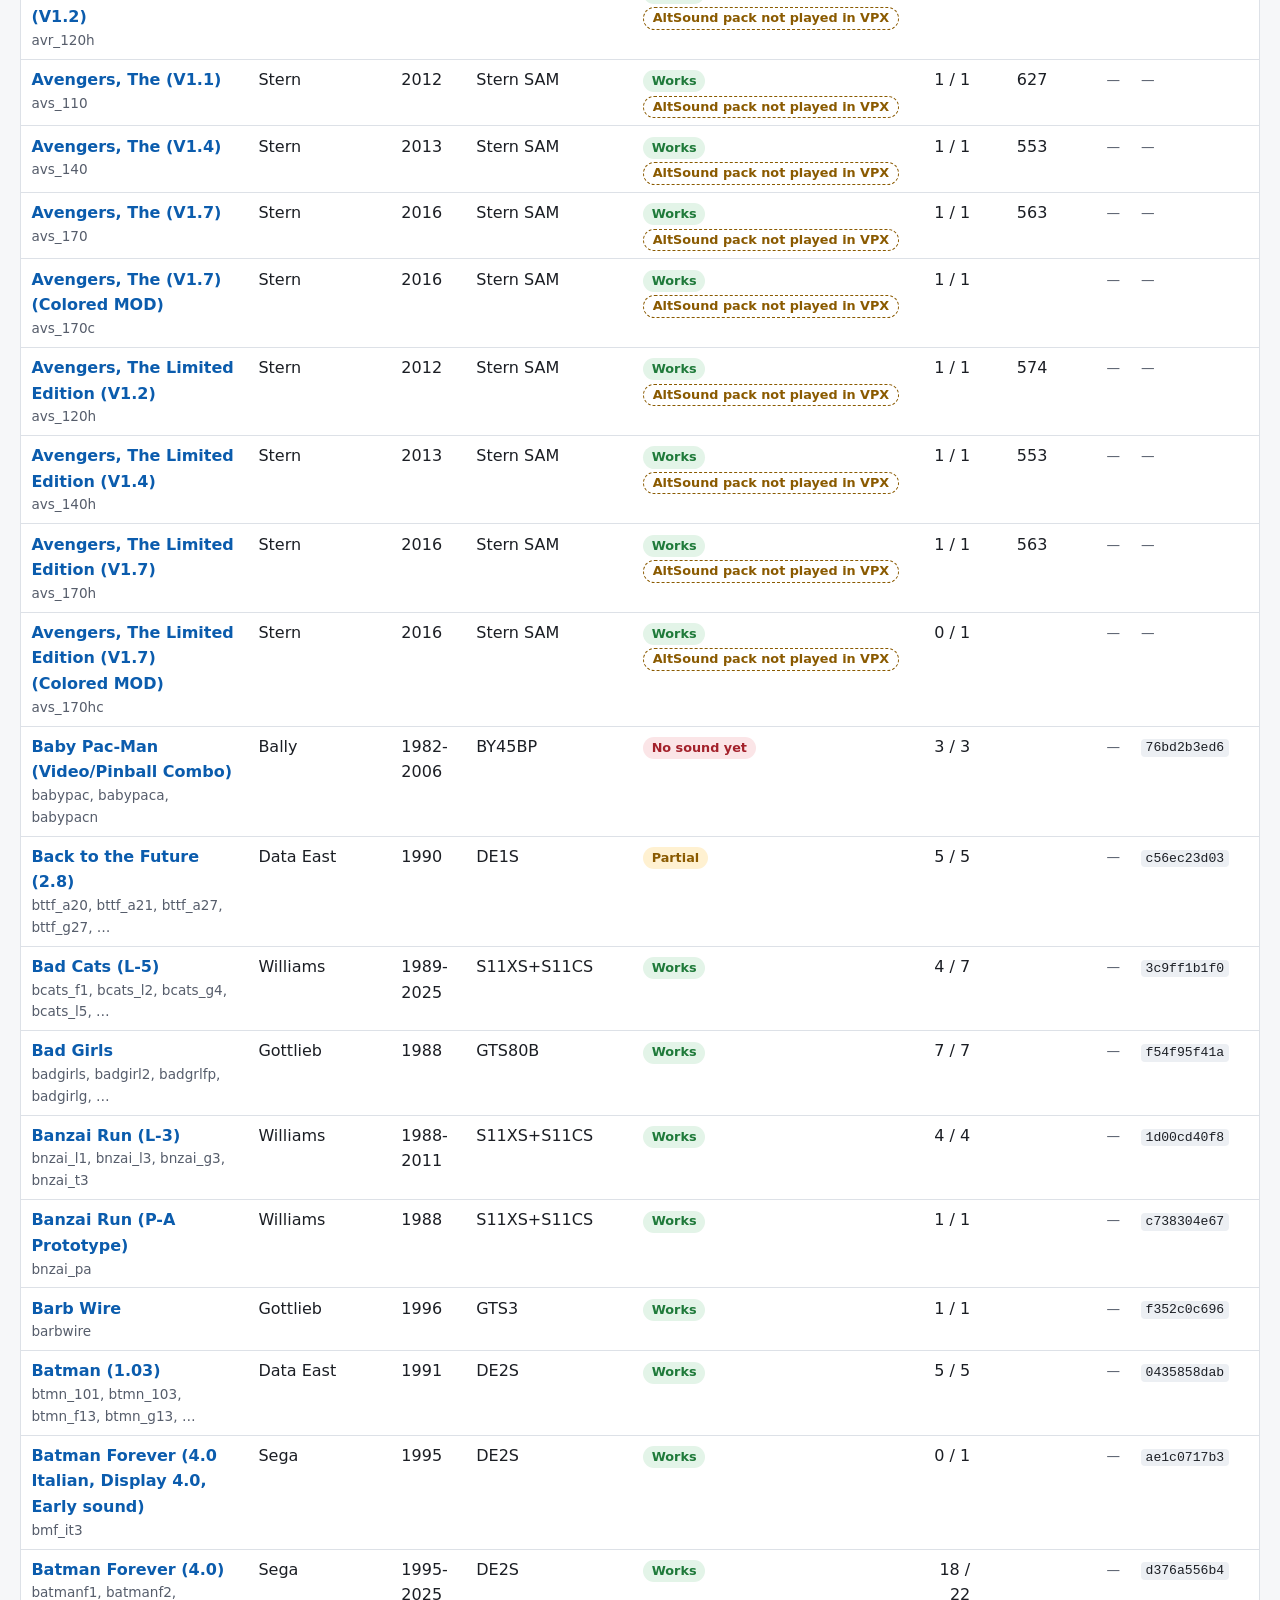
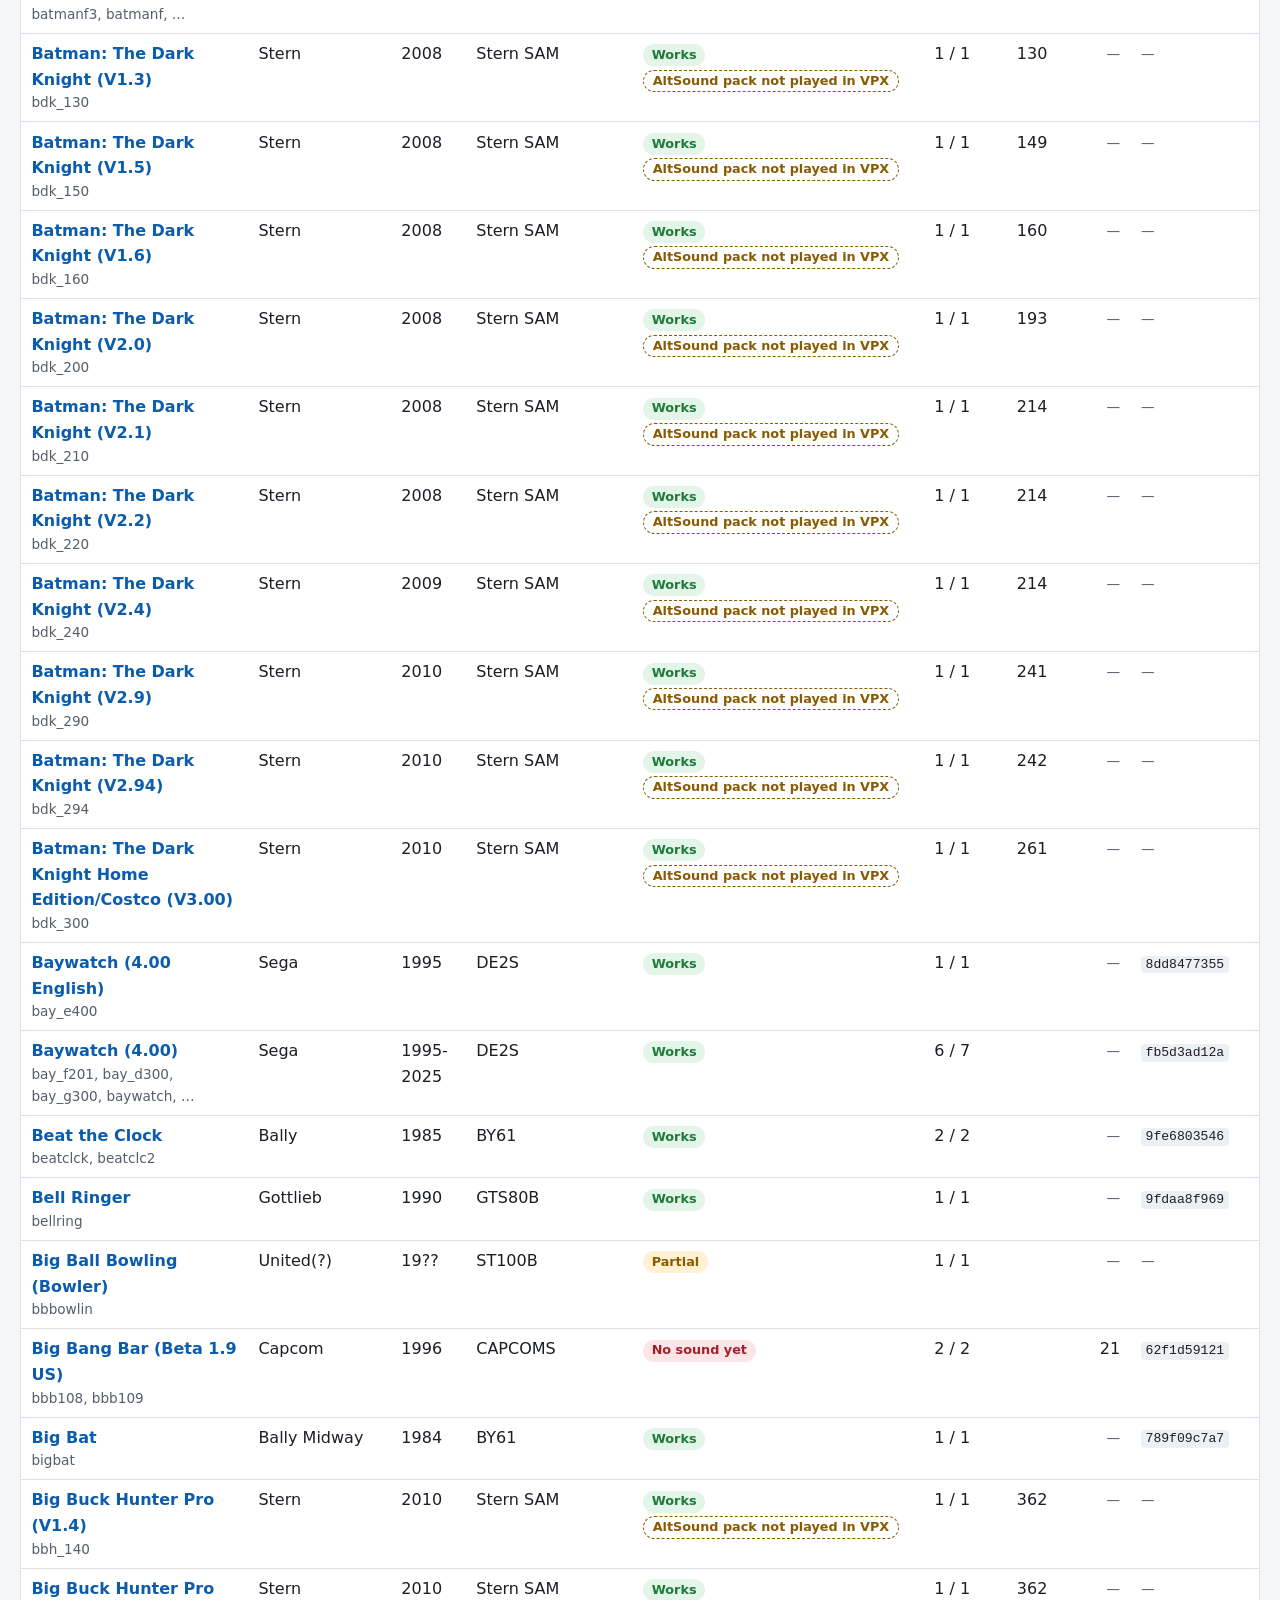
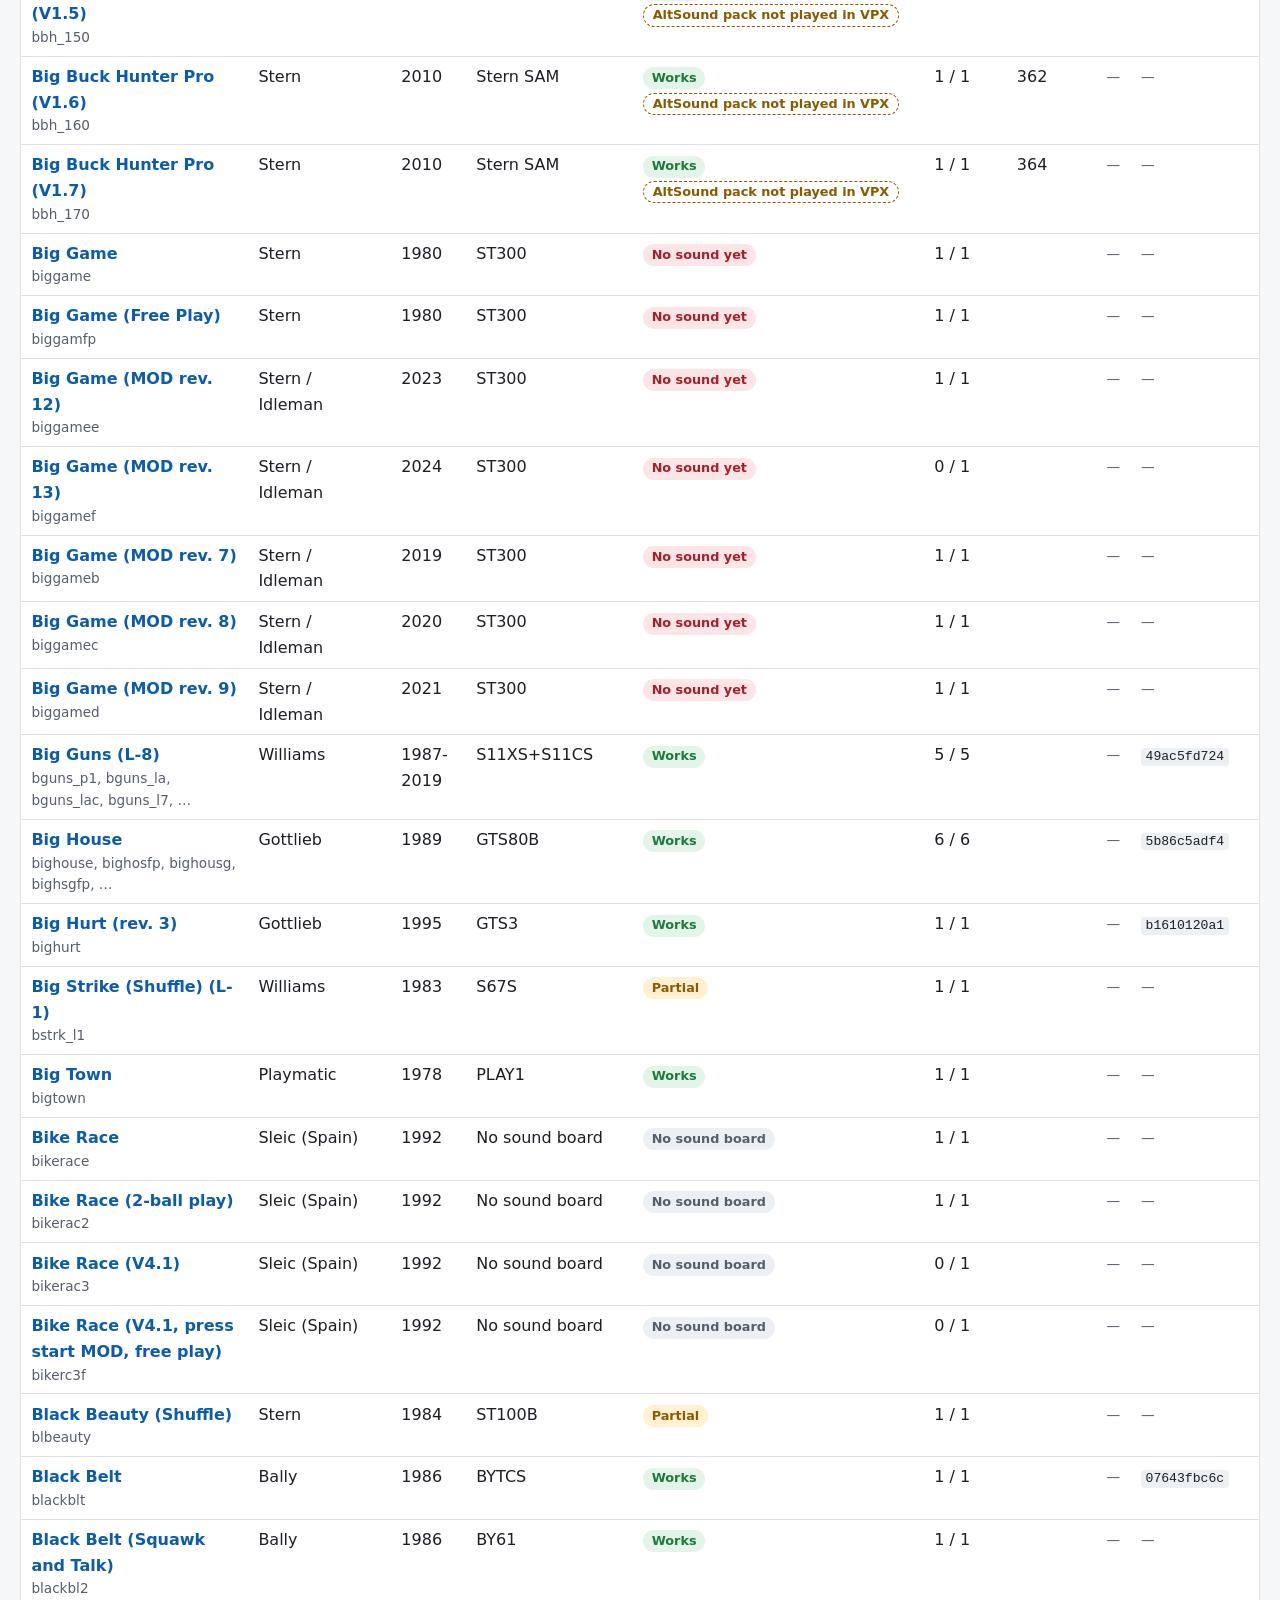
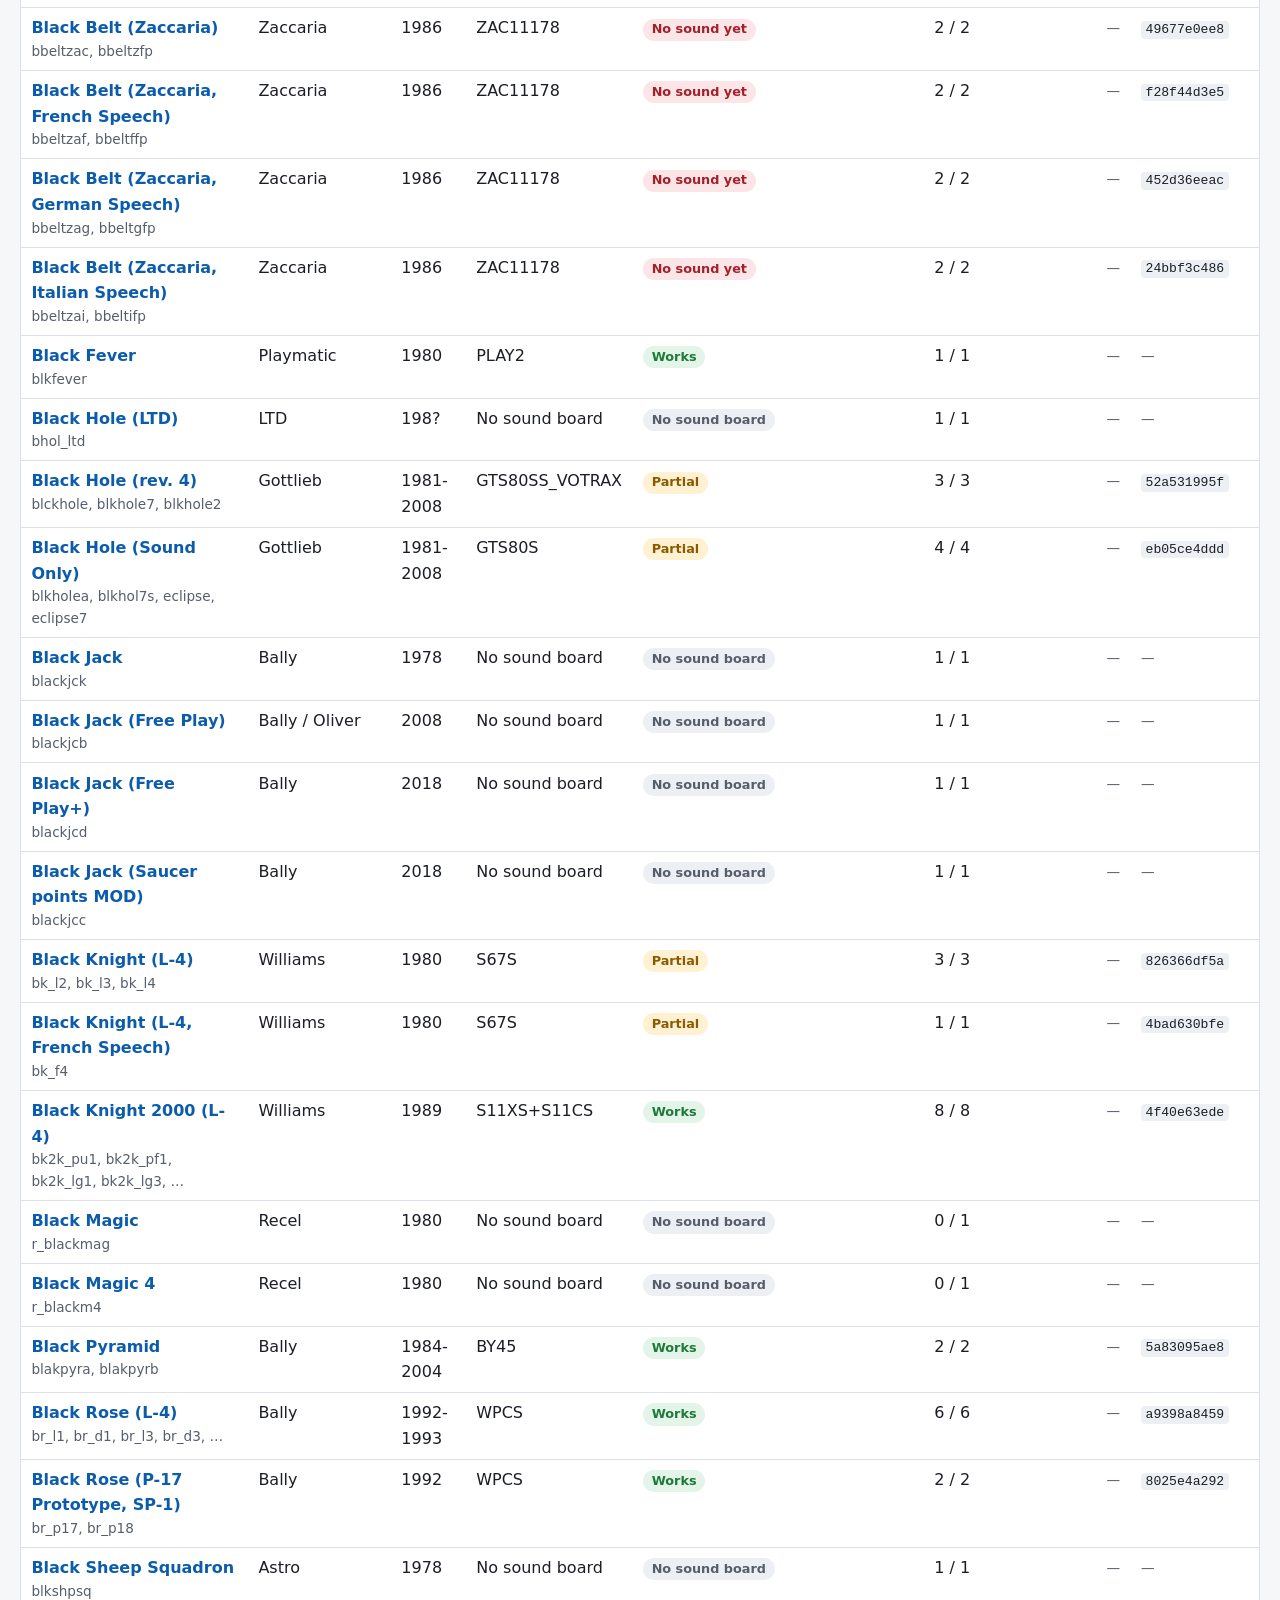
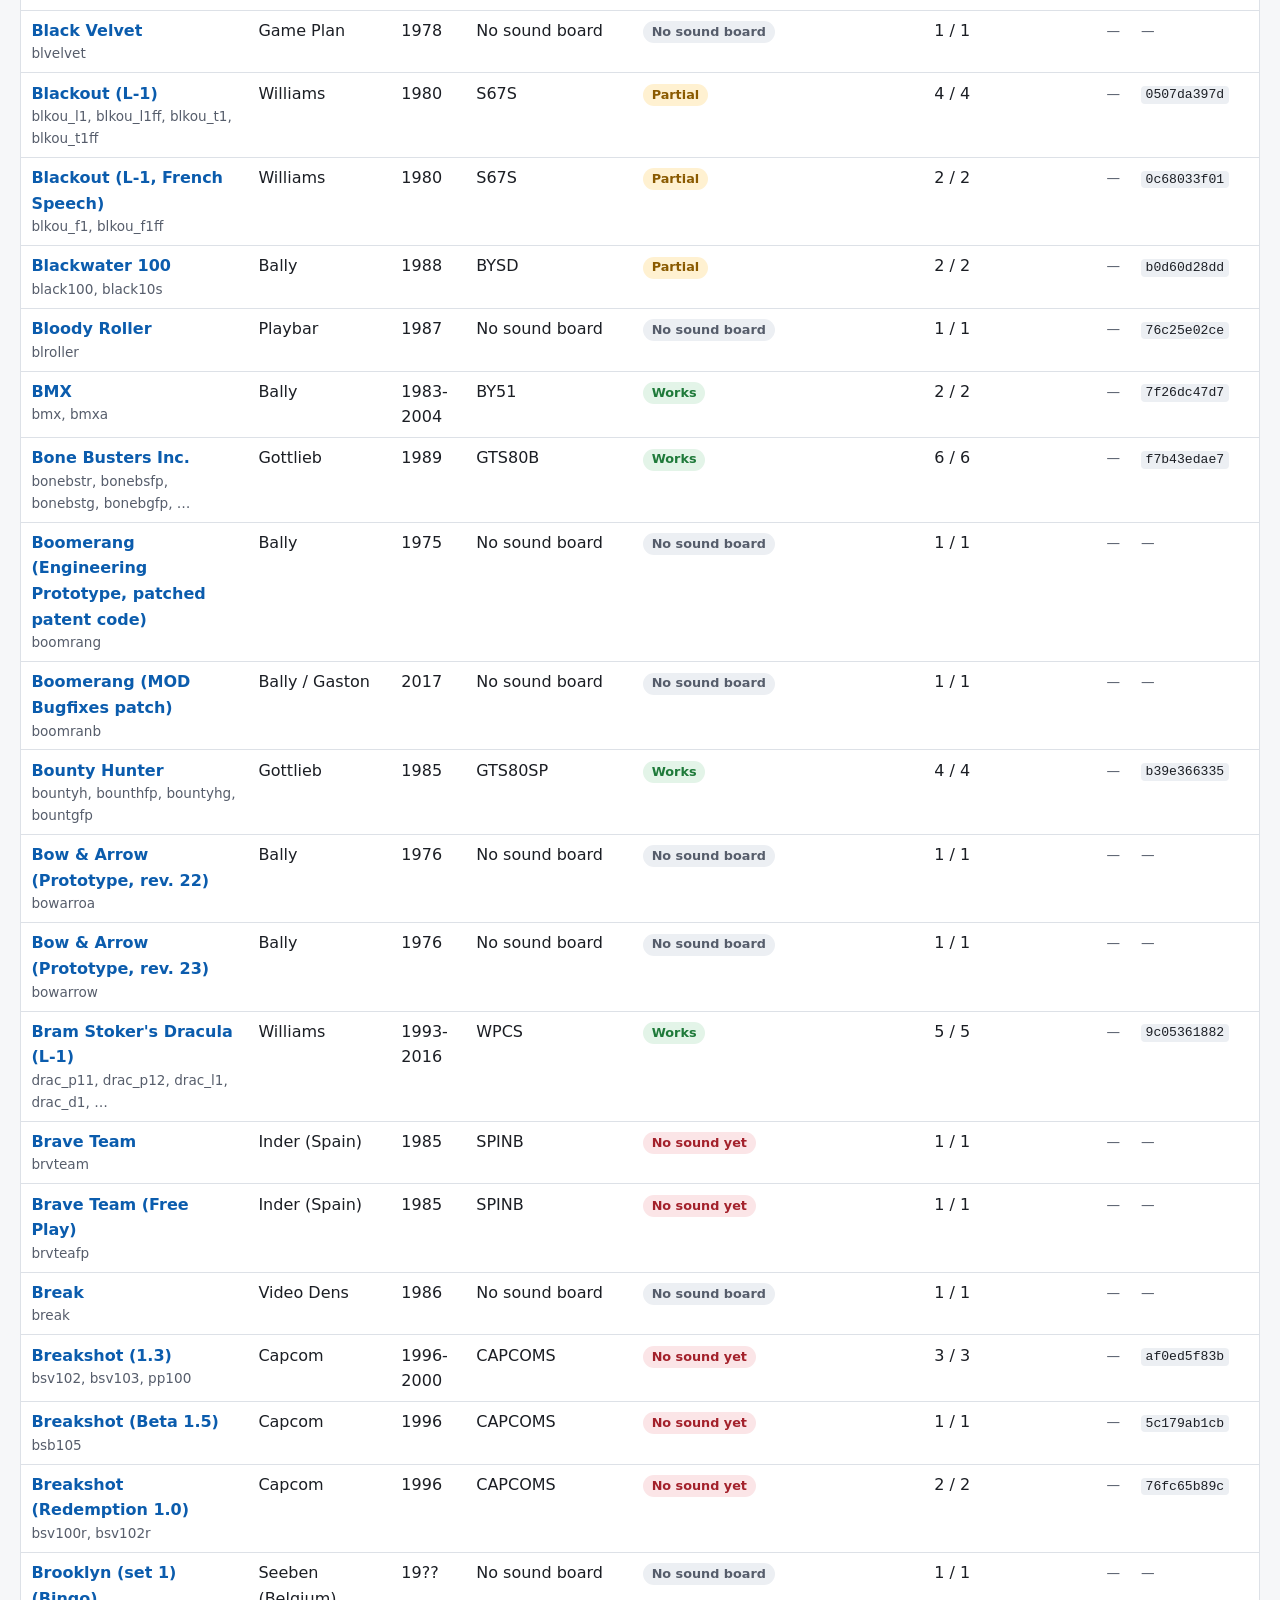
==== commit faffef73: "Catalog: say the VPX badge is about AltSound packs, not the game's sound Co-Authored-By: Claude Opus" ====
--- a/docs/index.html
+++ b/docs/index.html
@@ -81,9 +81,9 @@
 init starts it, with a link to the family's notes.</li>
 <li><strong>rom2altsound</strong>: the result of the <a href="https://github.com/Le-Syl21/rom2altsound/blob/main/docs/board-support.md">board survey</a>
 for the family: <em>Works</em> (sounds come out, distinct, each from silence), <em>Partial</em>,
-<em>No sound yet</em>, <em>No sound board</em>. A second badge, <em>not in VPX</em>, marks the families
-whose packs VPinball cannot play today because its AltSound does not receive their sound commands;
-its tooltip says why.</li>
+<em>No sound yet</em>, <em>No sound board</em>. A second badge, <em>AltSound pack not played in VPX</em>, marks the families
+whose AltSound packs VPinball cannot use today because AltSound does not receive their sound commands:
+the game itself still plays with its own sound; its tooltip says why.</li>
 <li><strong>Sets</strong>: how many of the entry's PinMAME sets were complete in the reference ROM set the
 catalog was built from (2804 VPinMAME zips), out of all.</li>
 <li><strong>Sounds</strong>: read from the ROMs without running them, where the layout is known: the populated
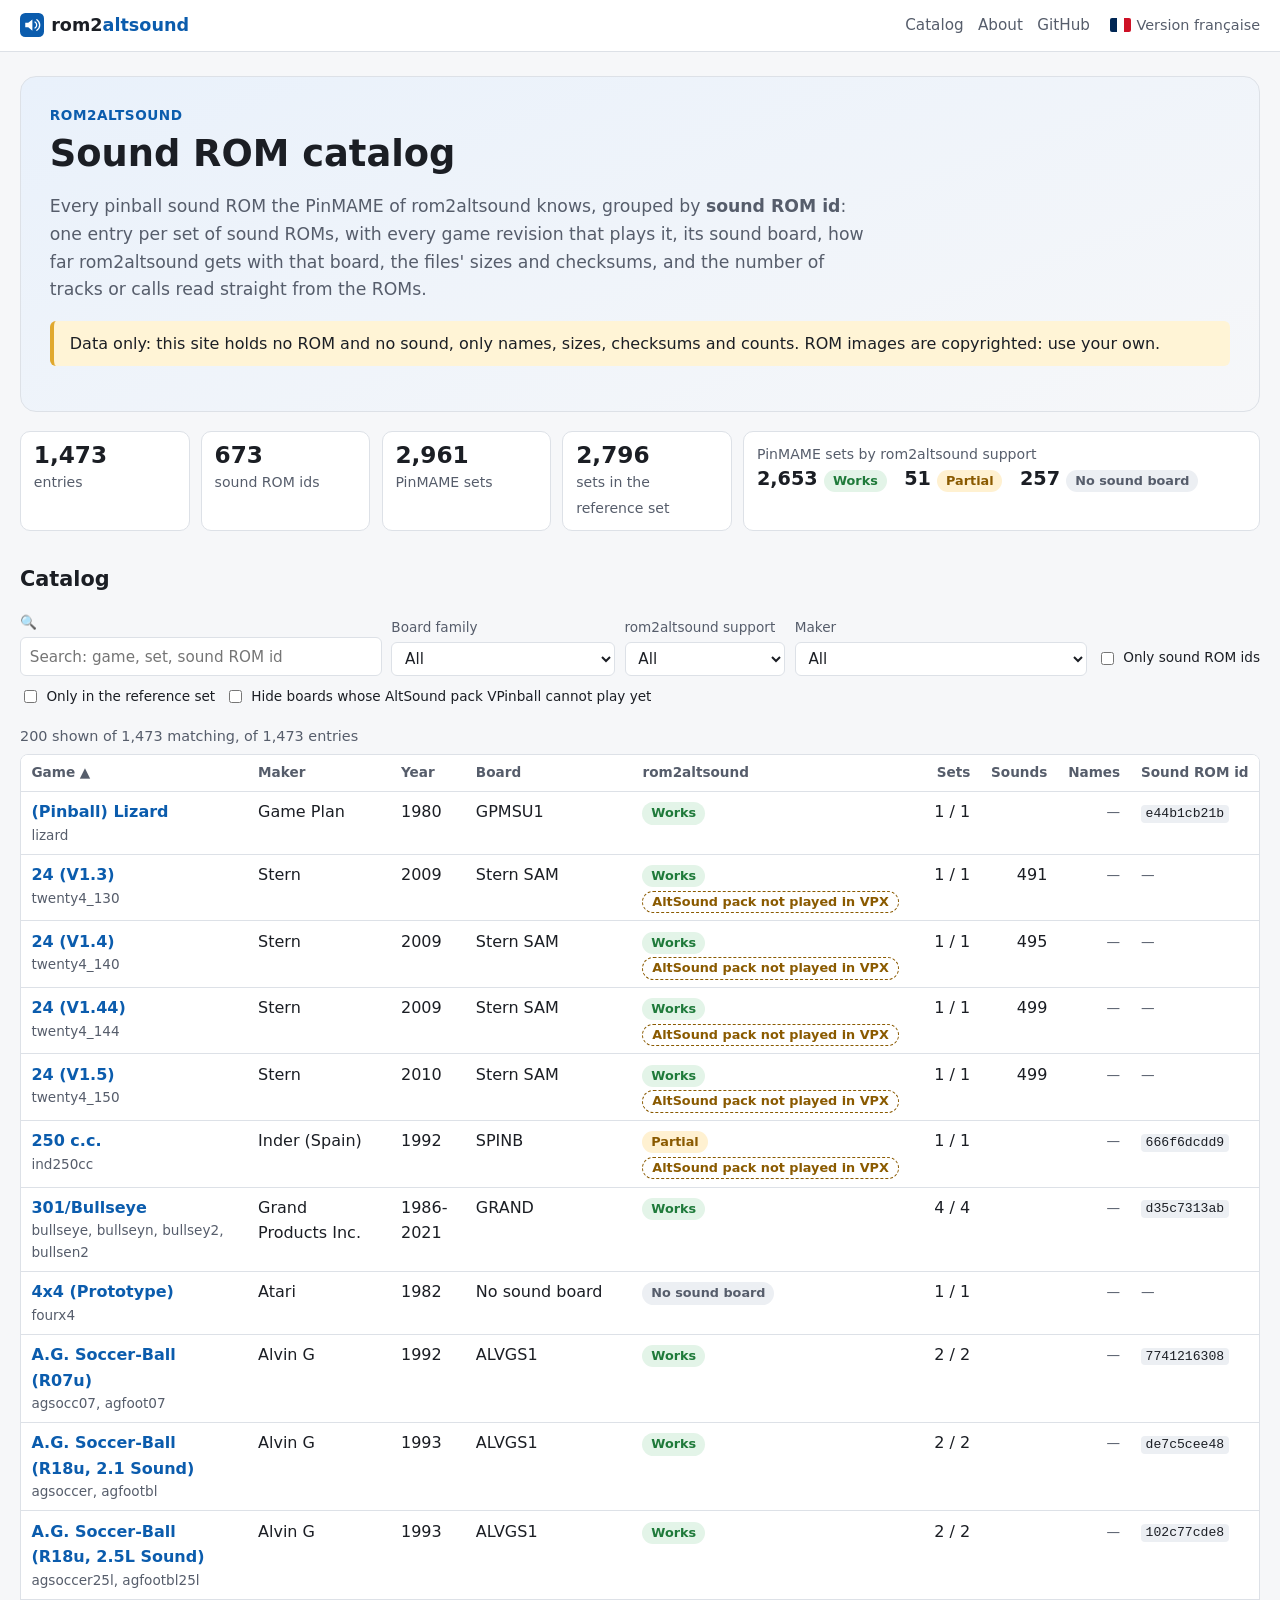
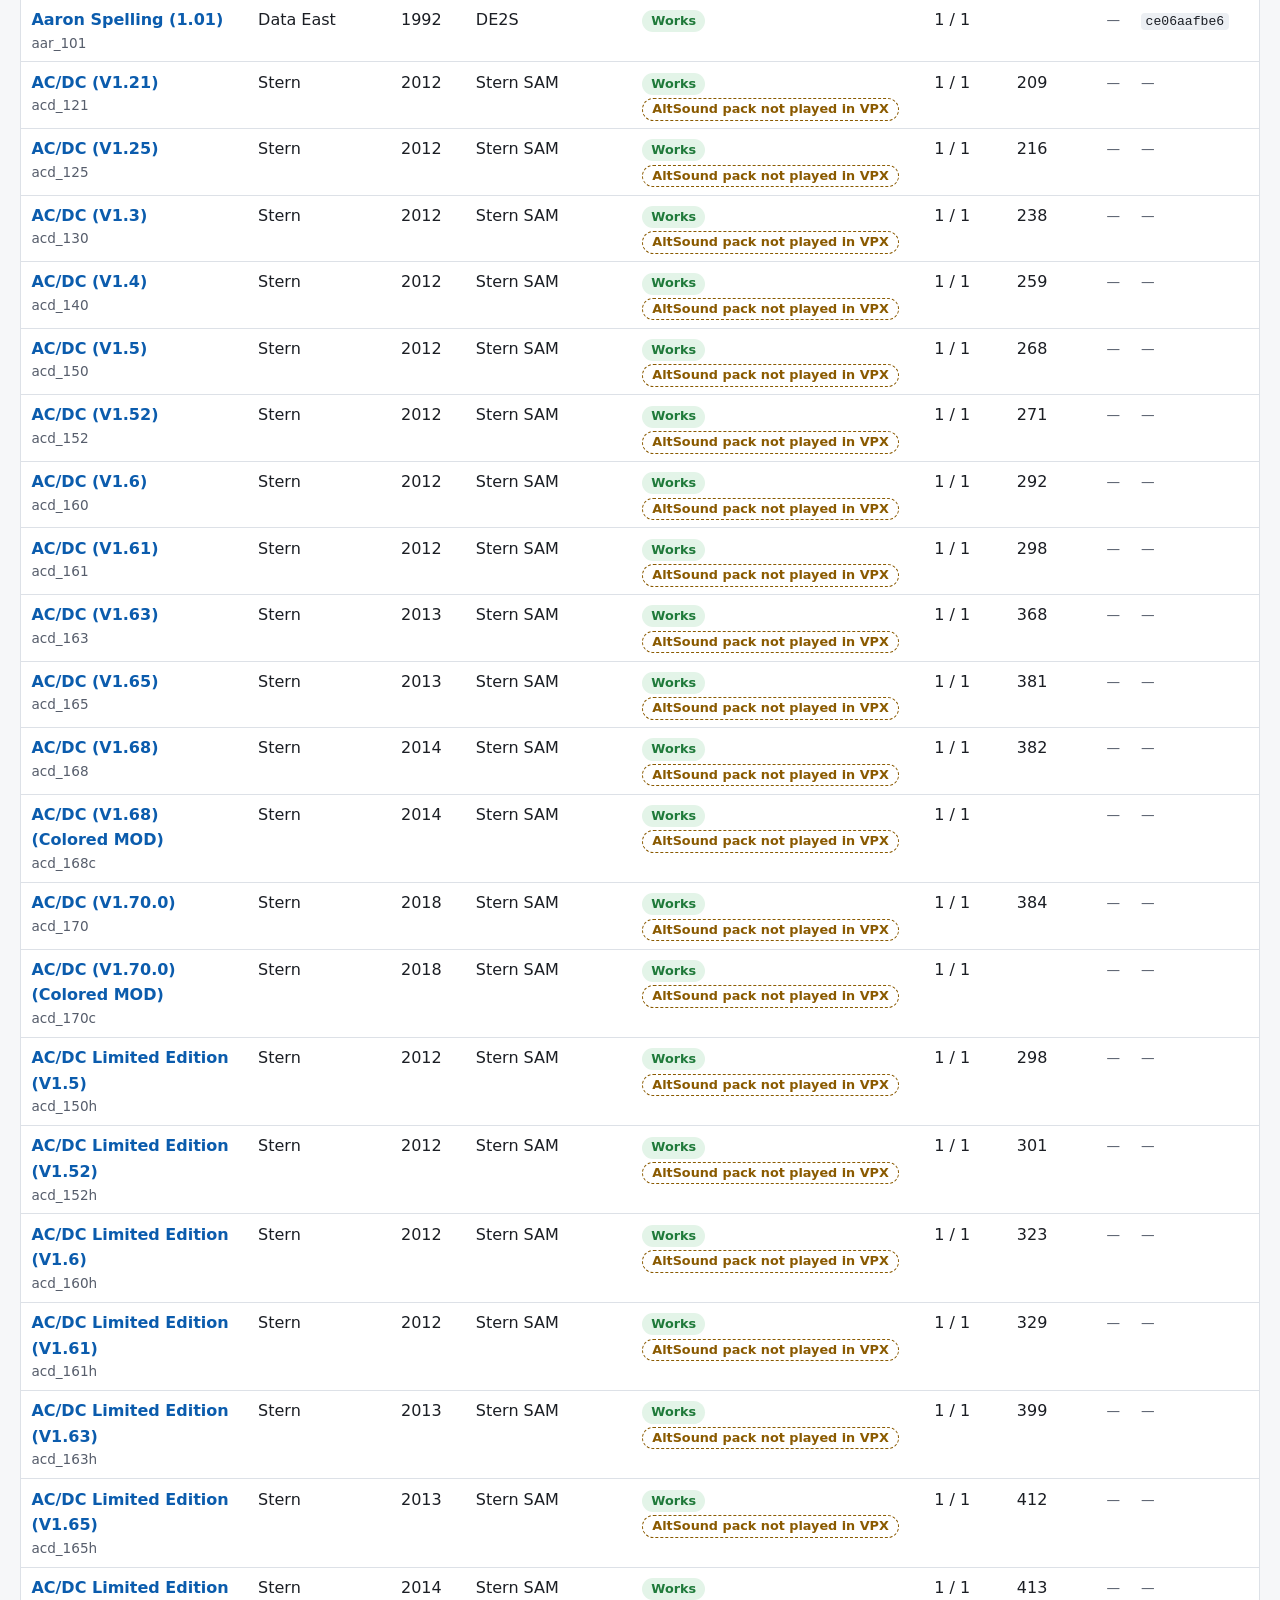
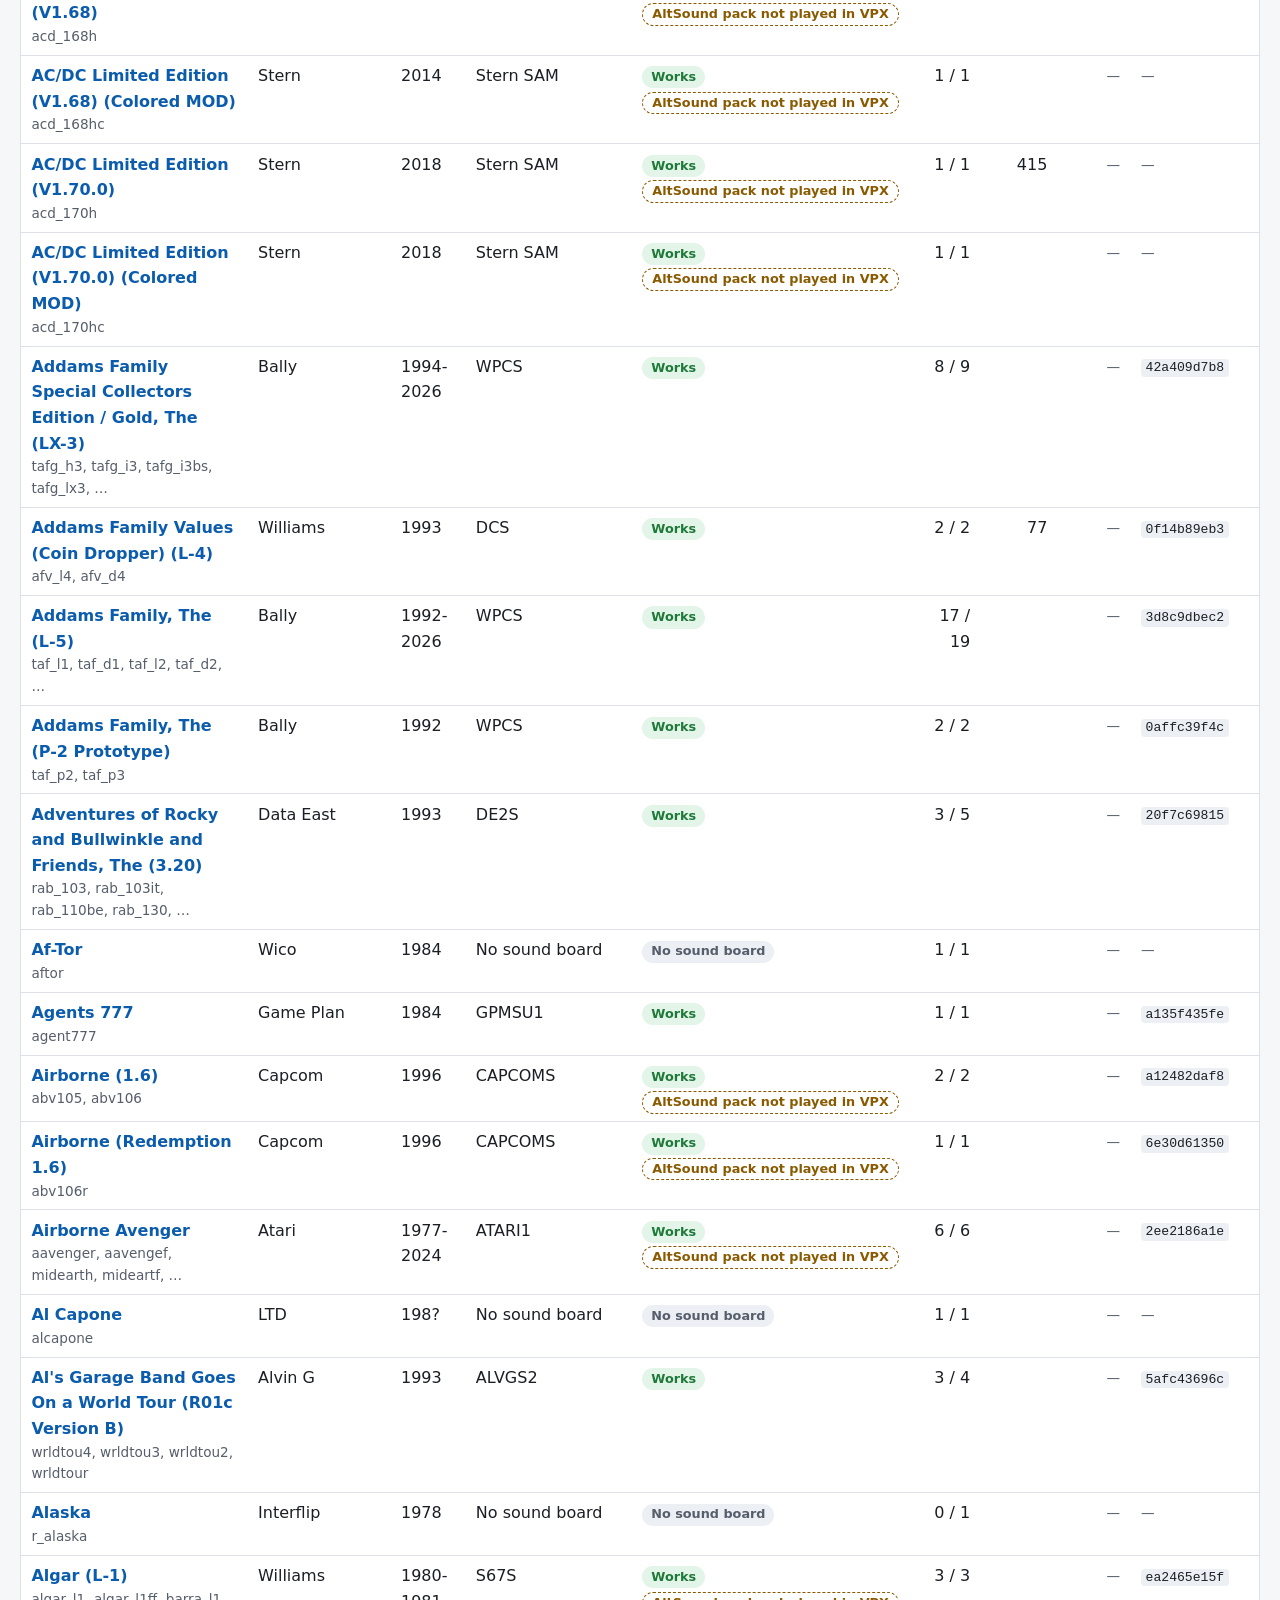
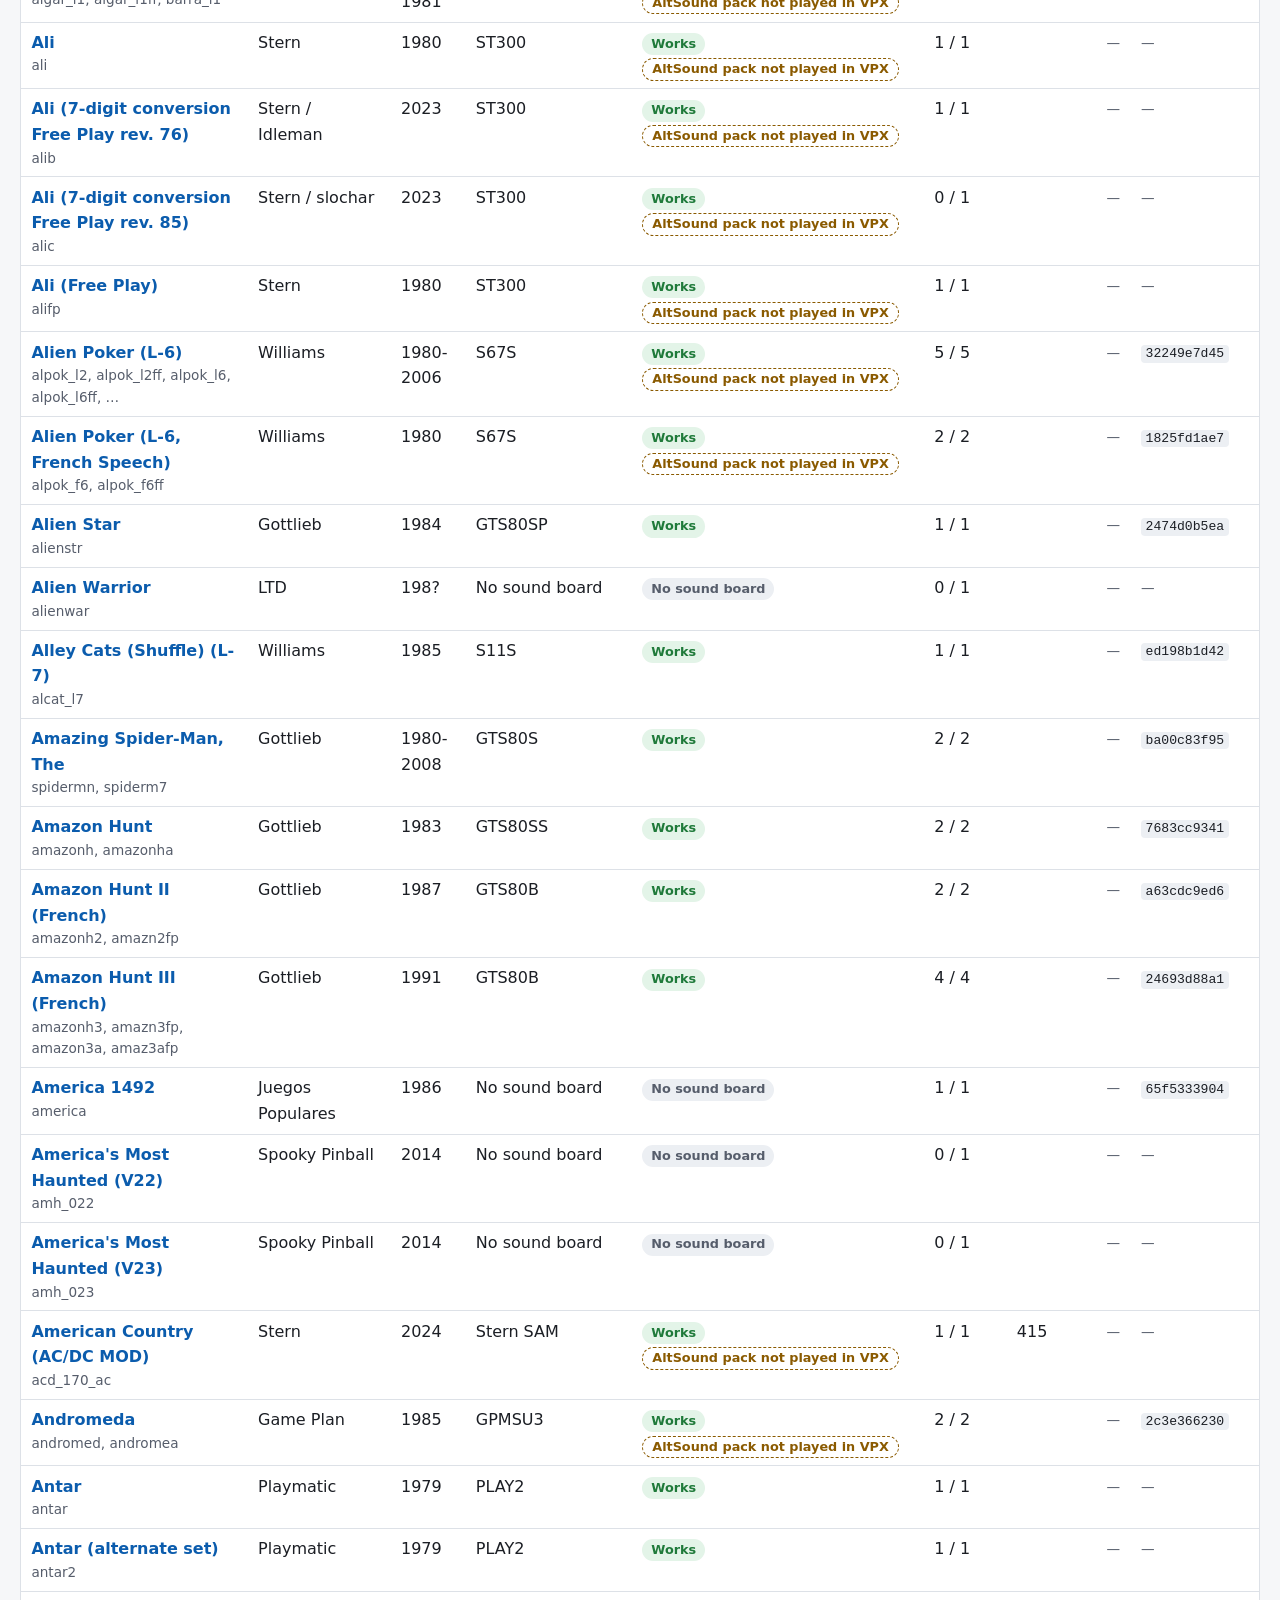
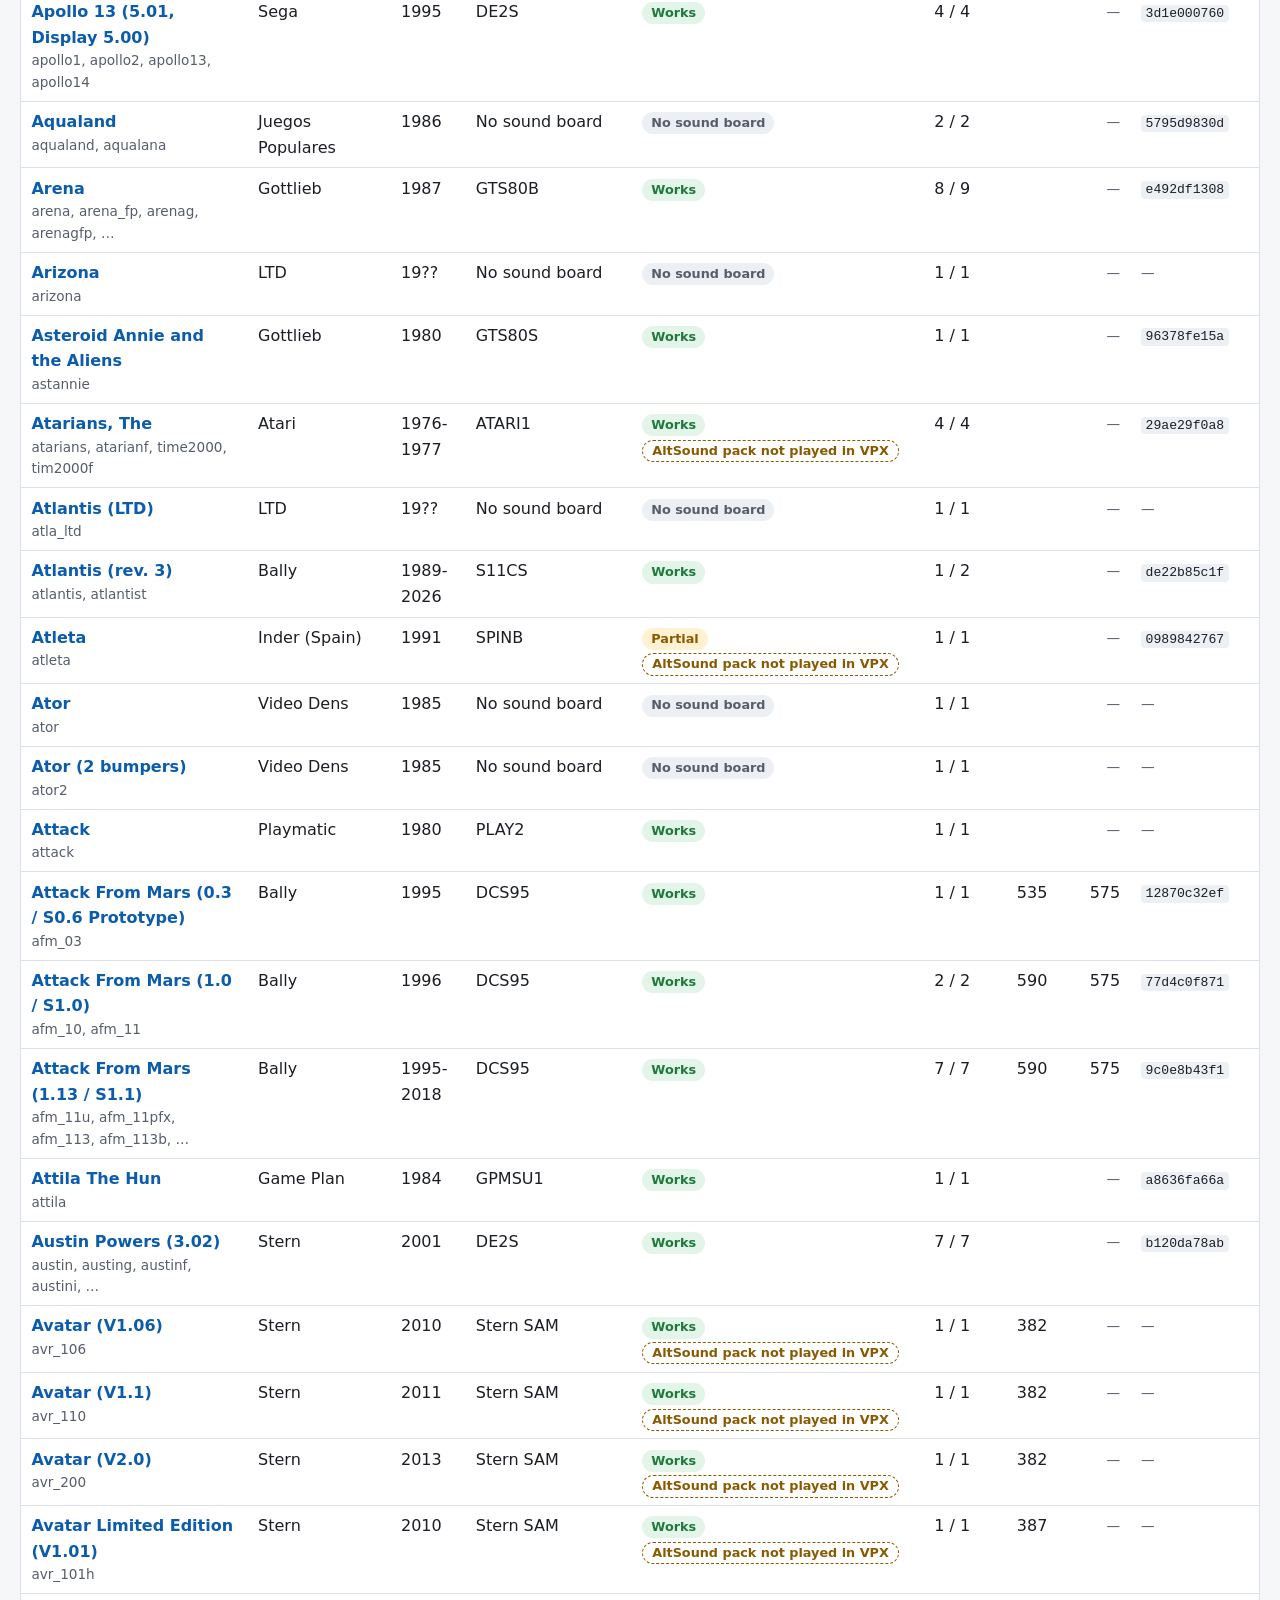
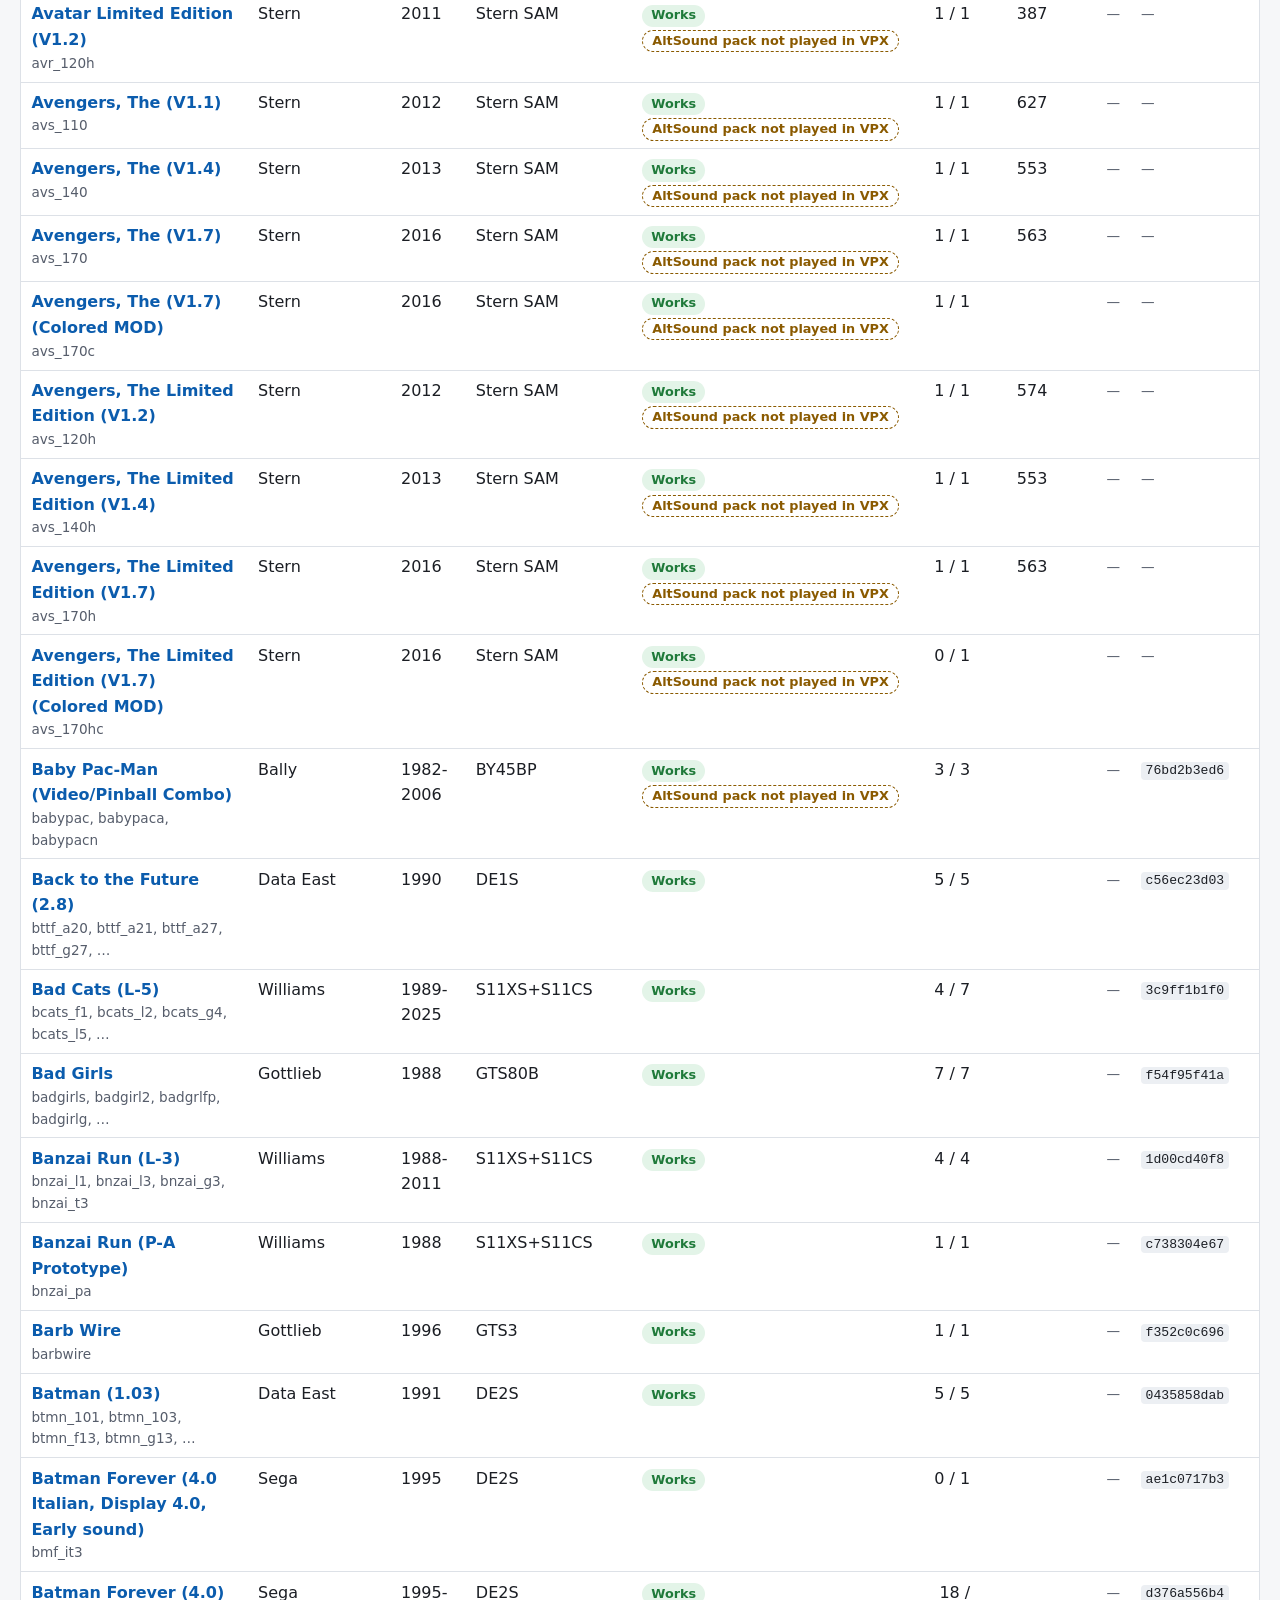
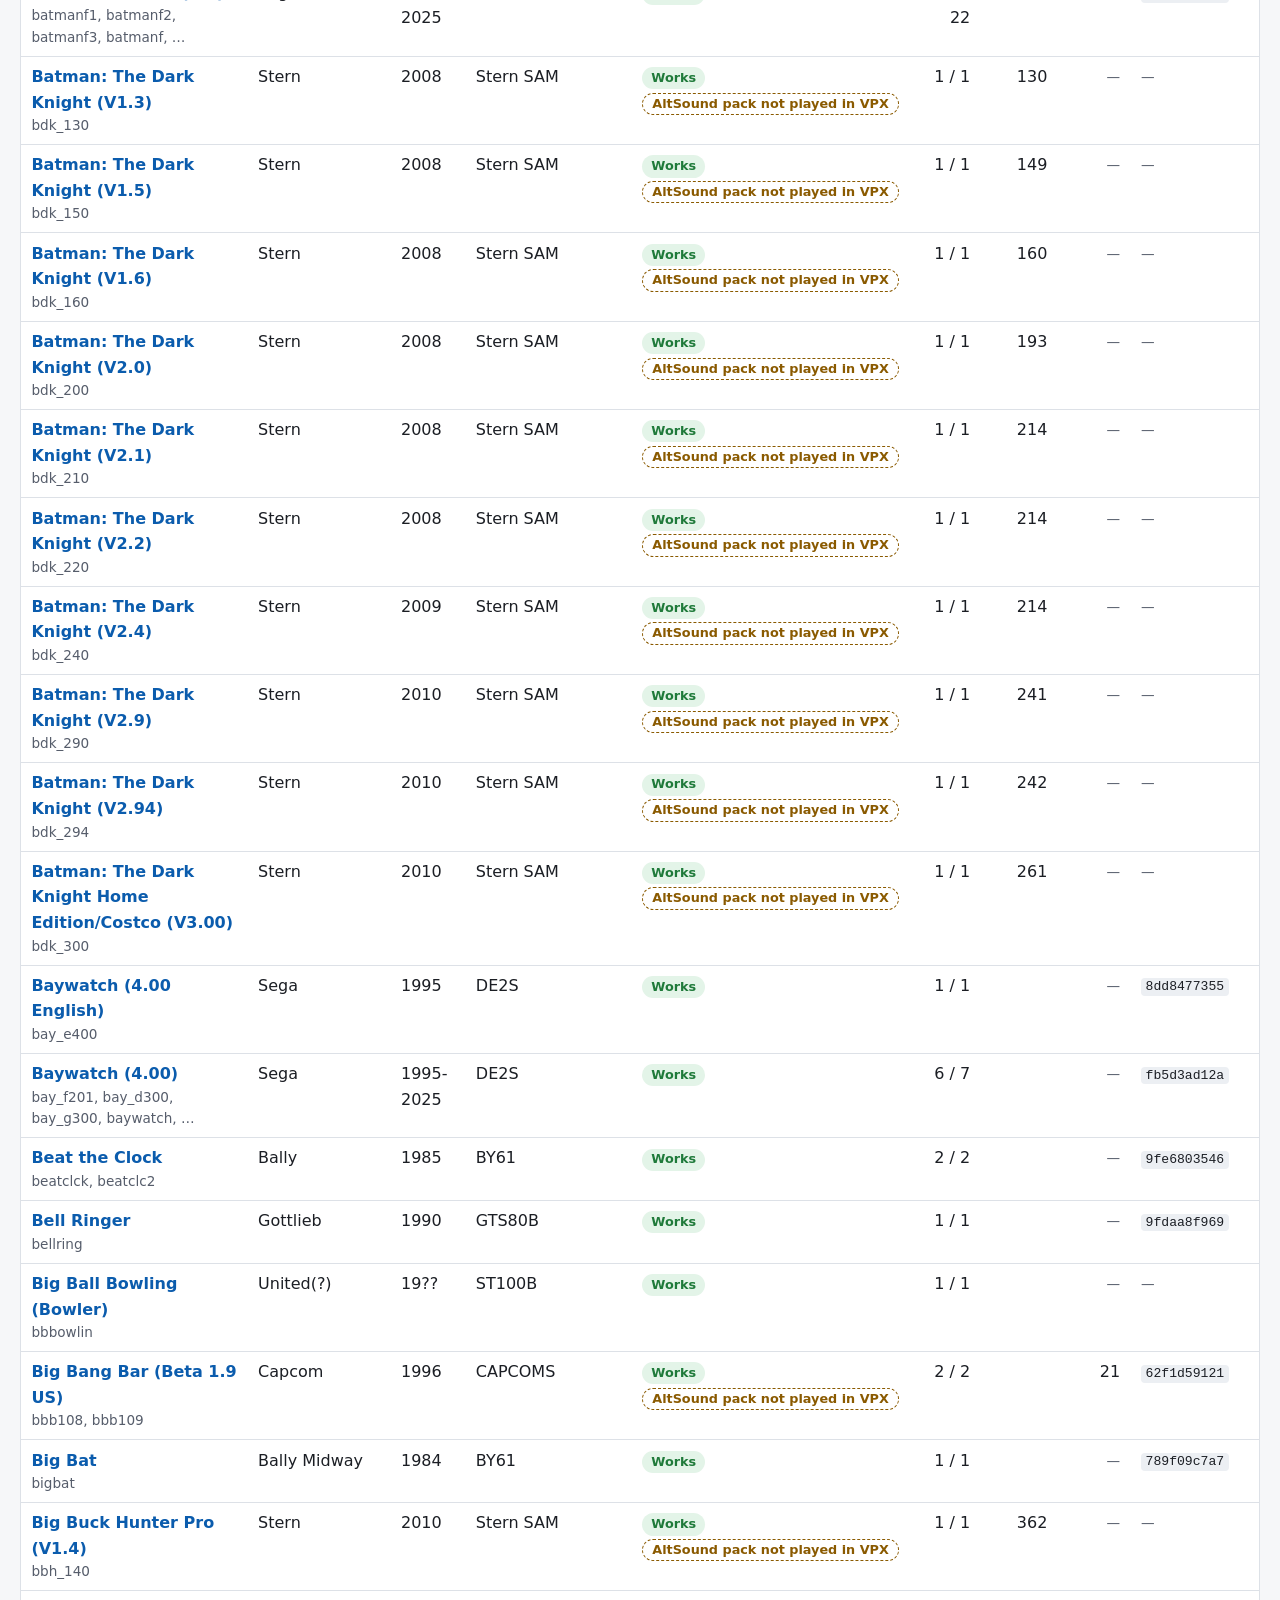
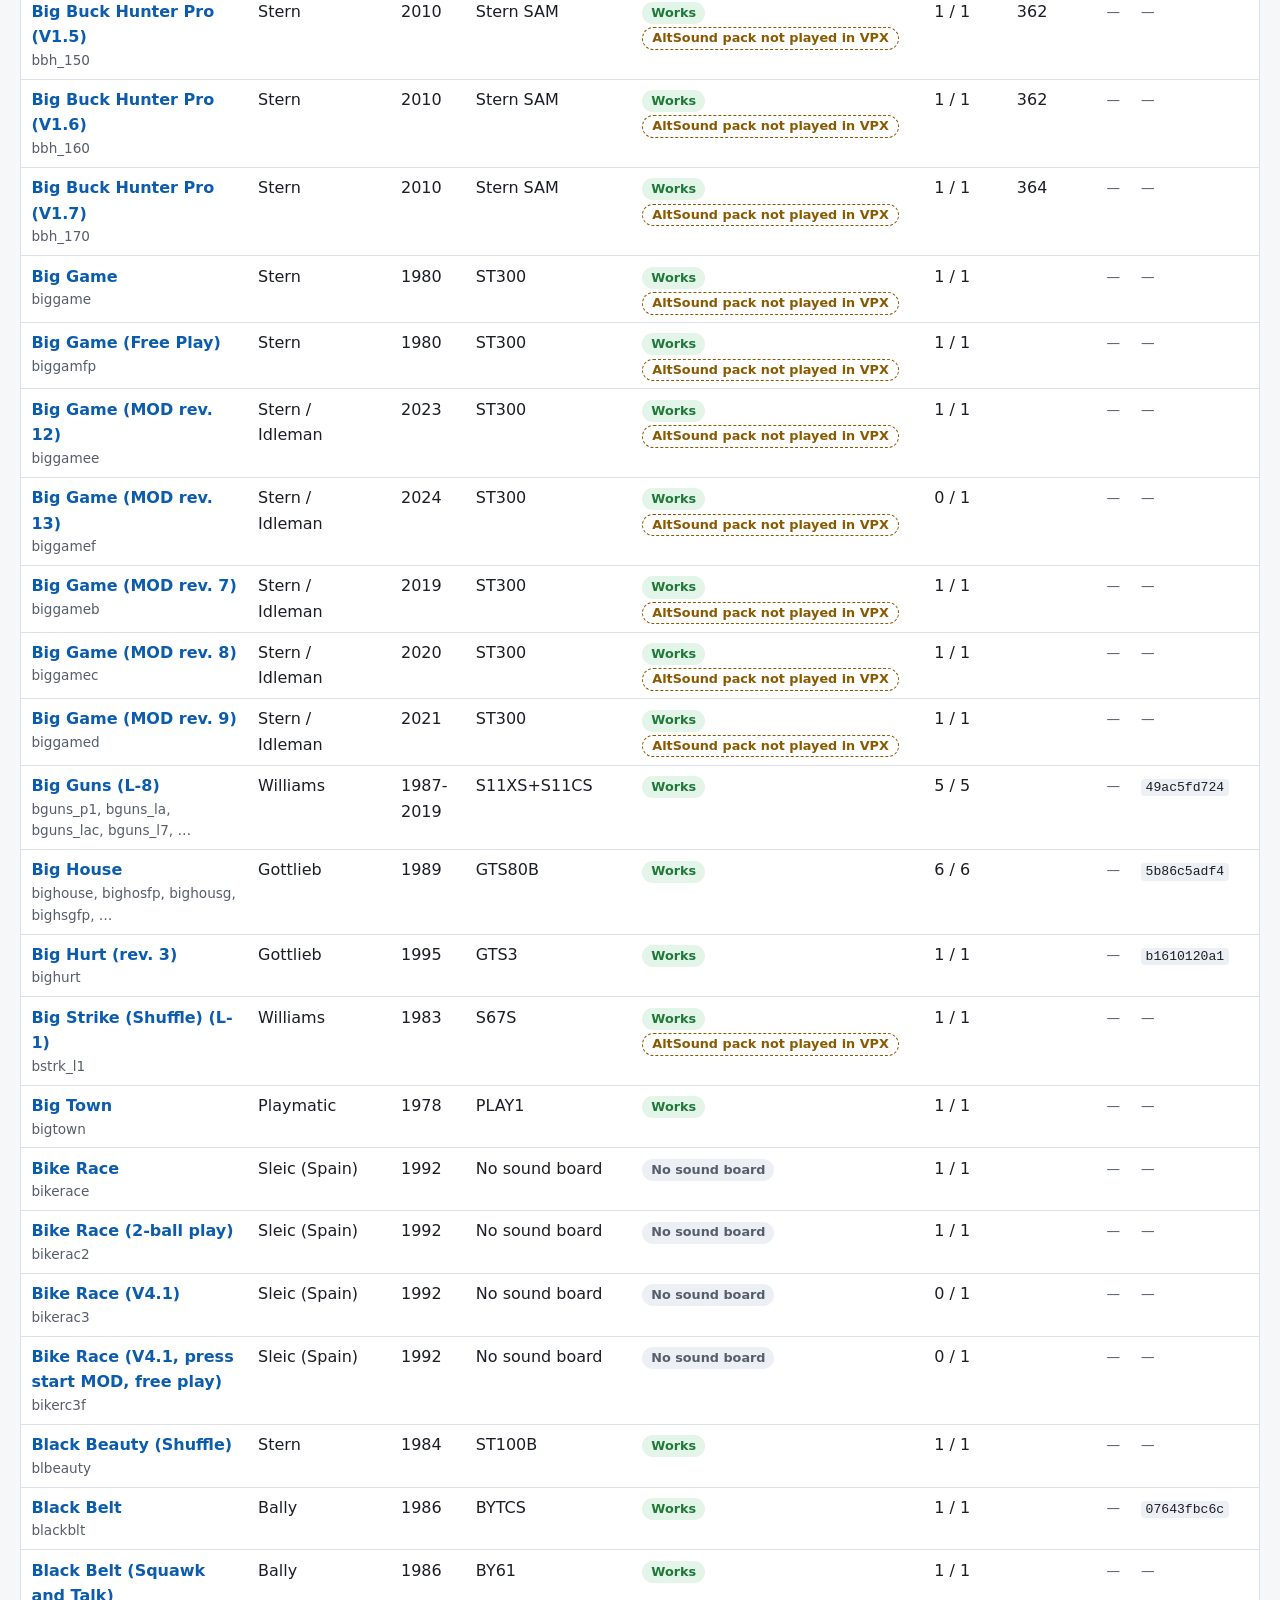
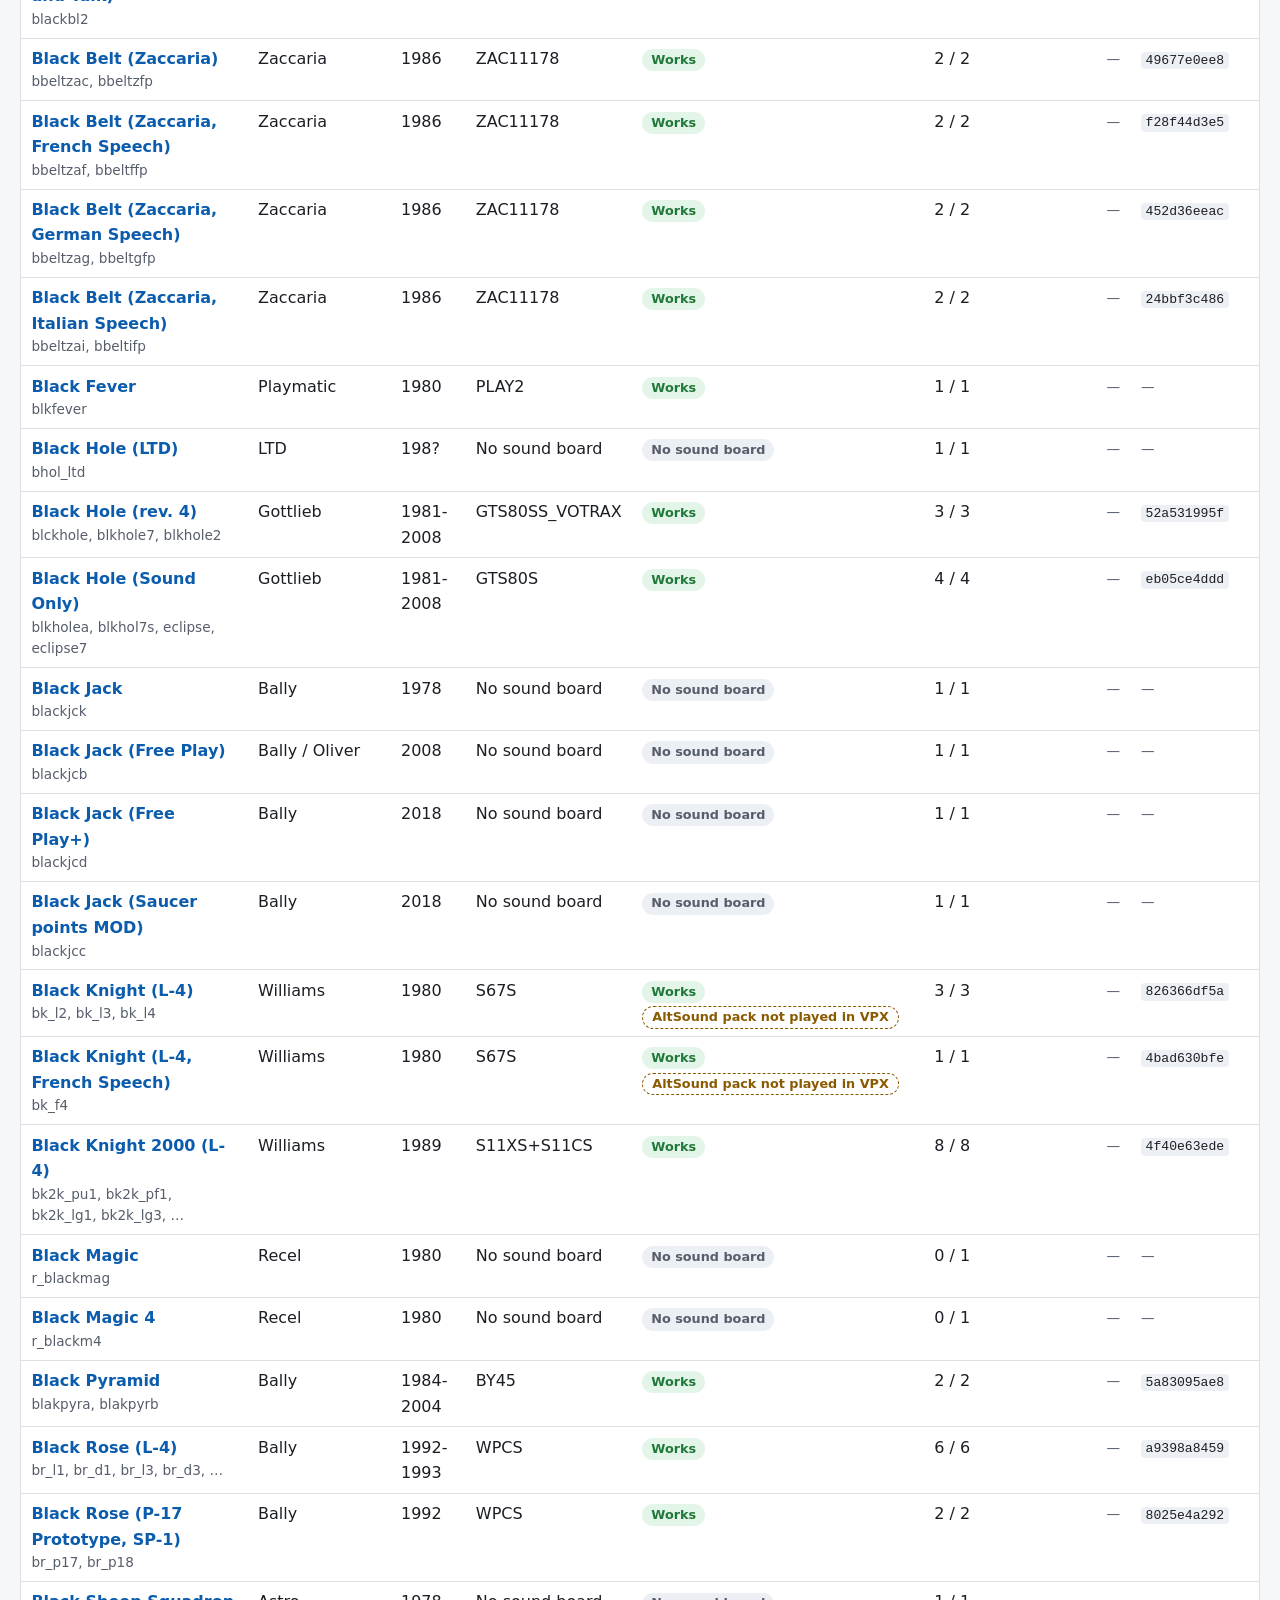
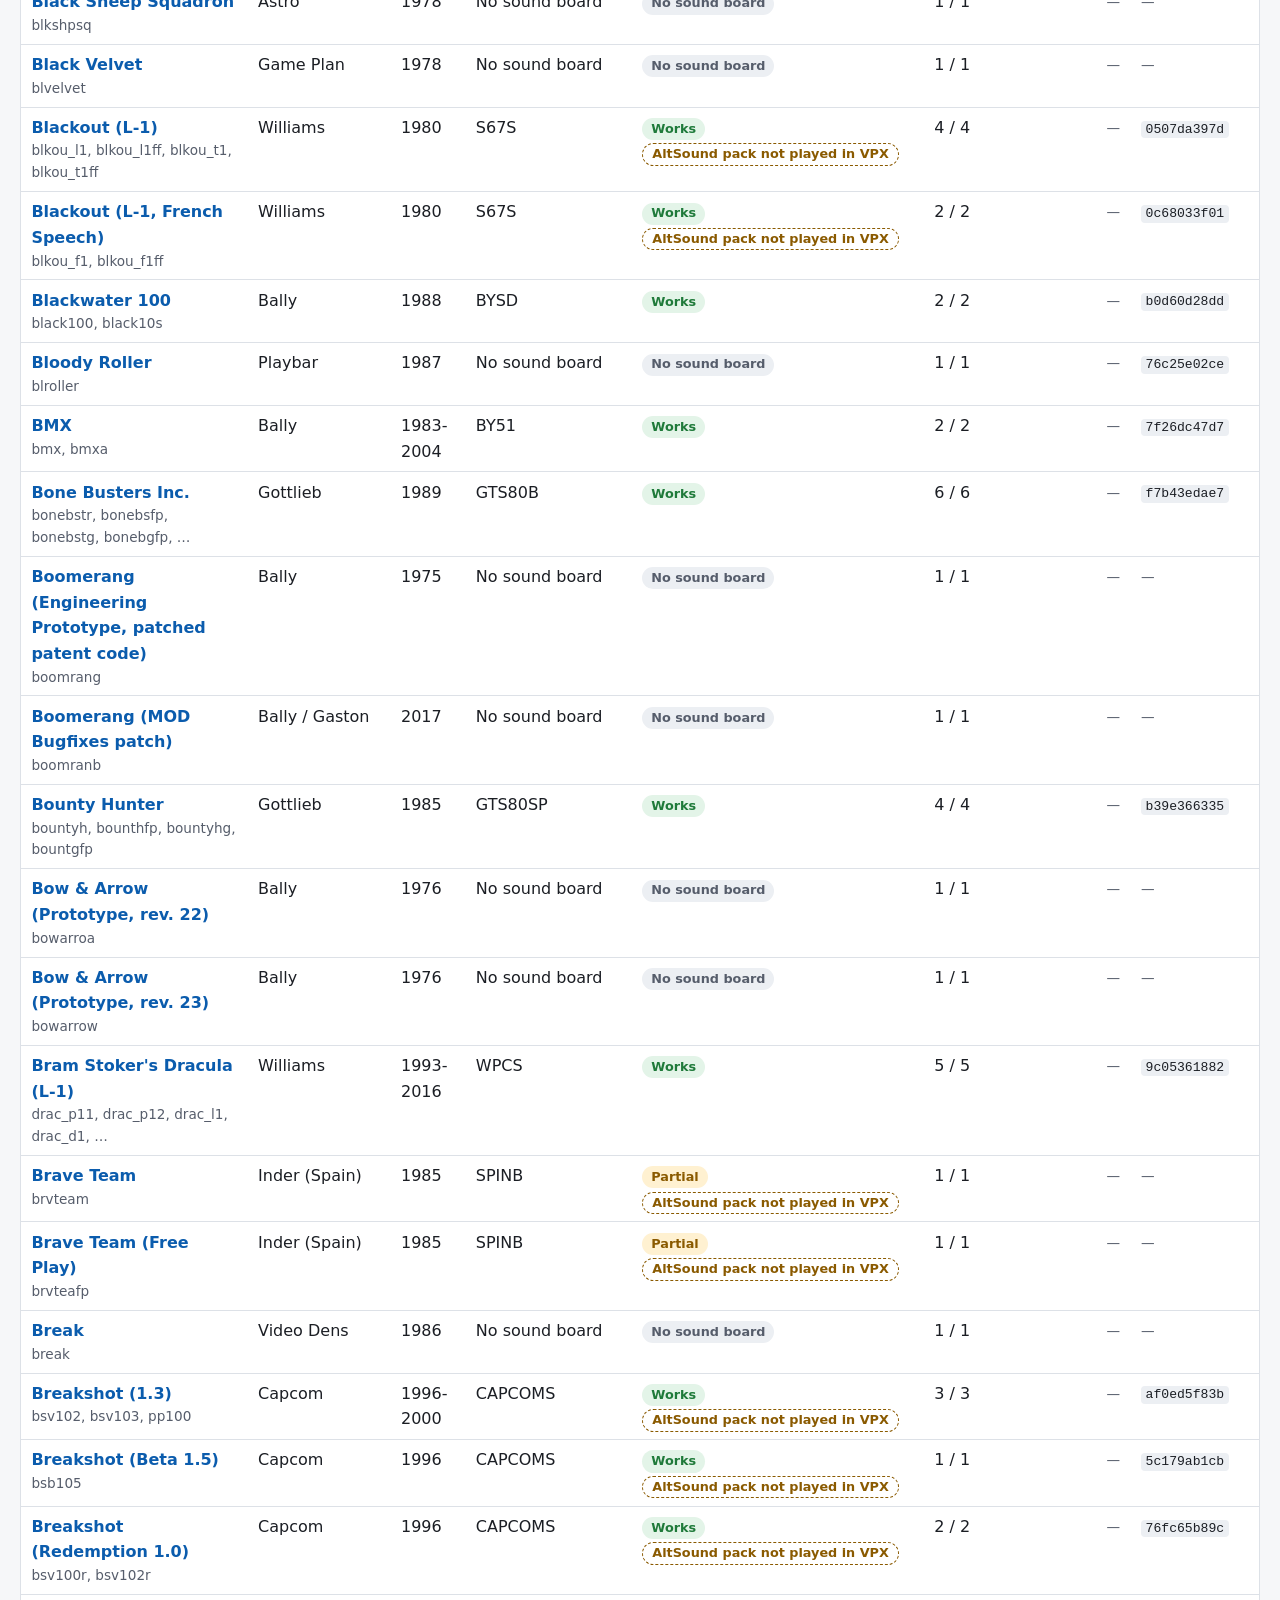
==== commit bf8df34a: "Catalog rebuilt with PinMAME f45e404: VPinball playback states Same 1473 entries and counts; 241 ent" ====
--- a/docs/index.html
+++ b/docs/index.html
@@ -82,8 +82,10 @@
 <li><strong>rom2altsound</strong>: the result of the <a href="https://github.com/Le-Syl21/rom2altsound/blob/main/docs/board-support.md">board survey</a>
 for the family: <em>Works</em> (sounds come out, distinct, each from silence), <em>Partial</em>,
 <em>No sound yet</em>, <em>No sound board</em>. A second badge, <em>AltSound pack not played in VPX</em>, marks the families
-whose AltSound packs VPinball cannot use today because AltSound does not receive their sound commands:
-the game itself still plays with its own sound; its tooltip says why.</li>
+whose AltSound packs VPinball cannot use because AltSound does not receive their sound commands as the
+pack's ids: the game itself still plays with its own sound; its tooltip says why. A softer one,
+<em>pack plays in VPX after 10.8.1-5436</em>, marks the families whose packs the released VPinball does
+not play but its master builds since October 2026 do (libaltsound takes their commands one byte at a time).</li>
 <li><strong>Sets</strong>: how many of the entry's PinMAME sets were complete in the reference ROM set the
 catalog was built from (2804 VPinMAME zips), out of all.</li>
 <li><strong>Sounds</strong>: read from the ROMs without running them, where the layout is known: the populated
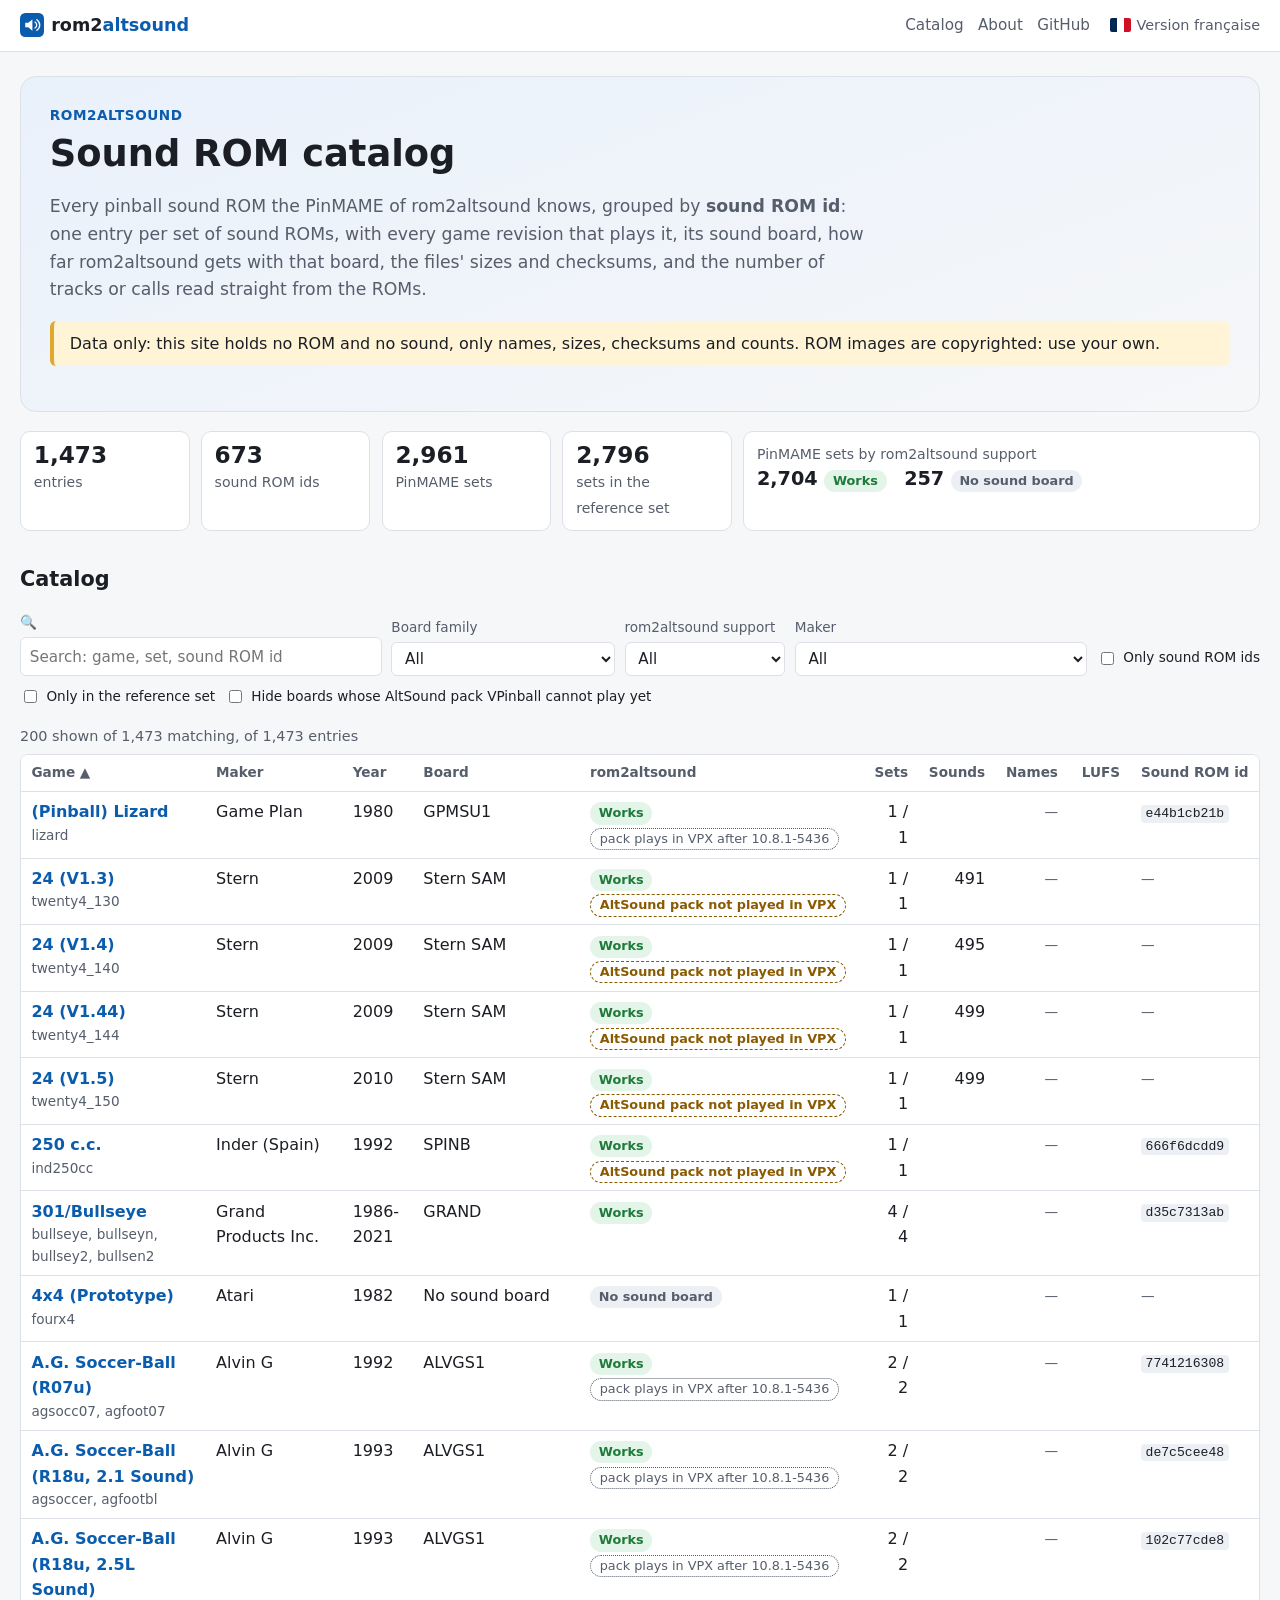
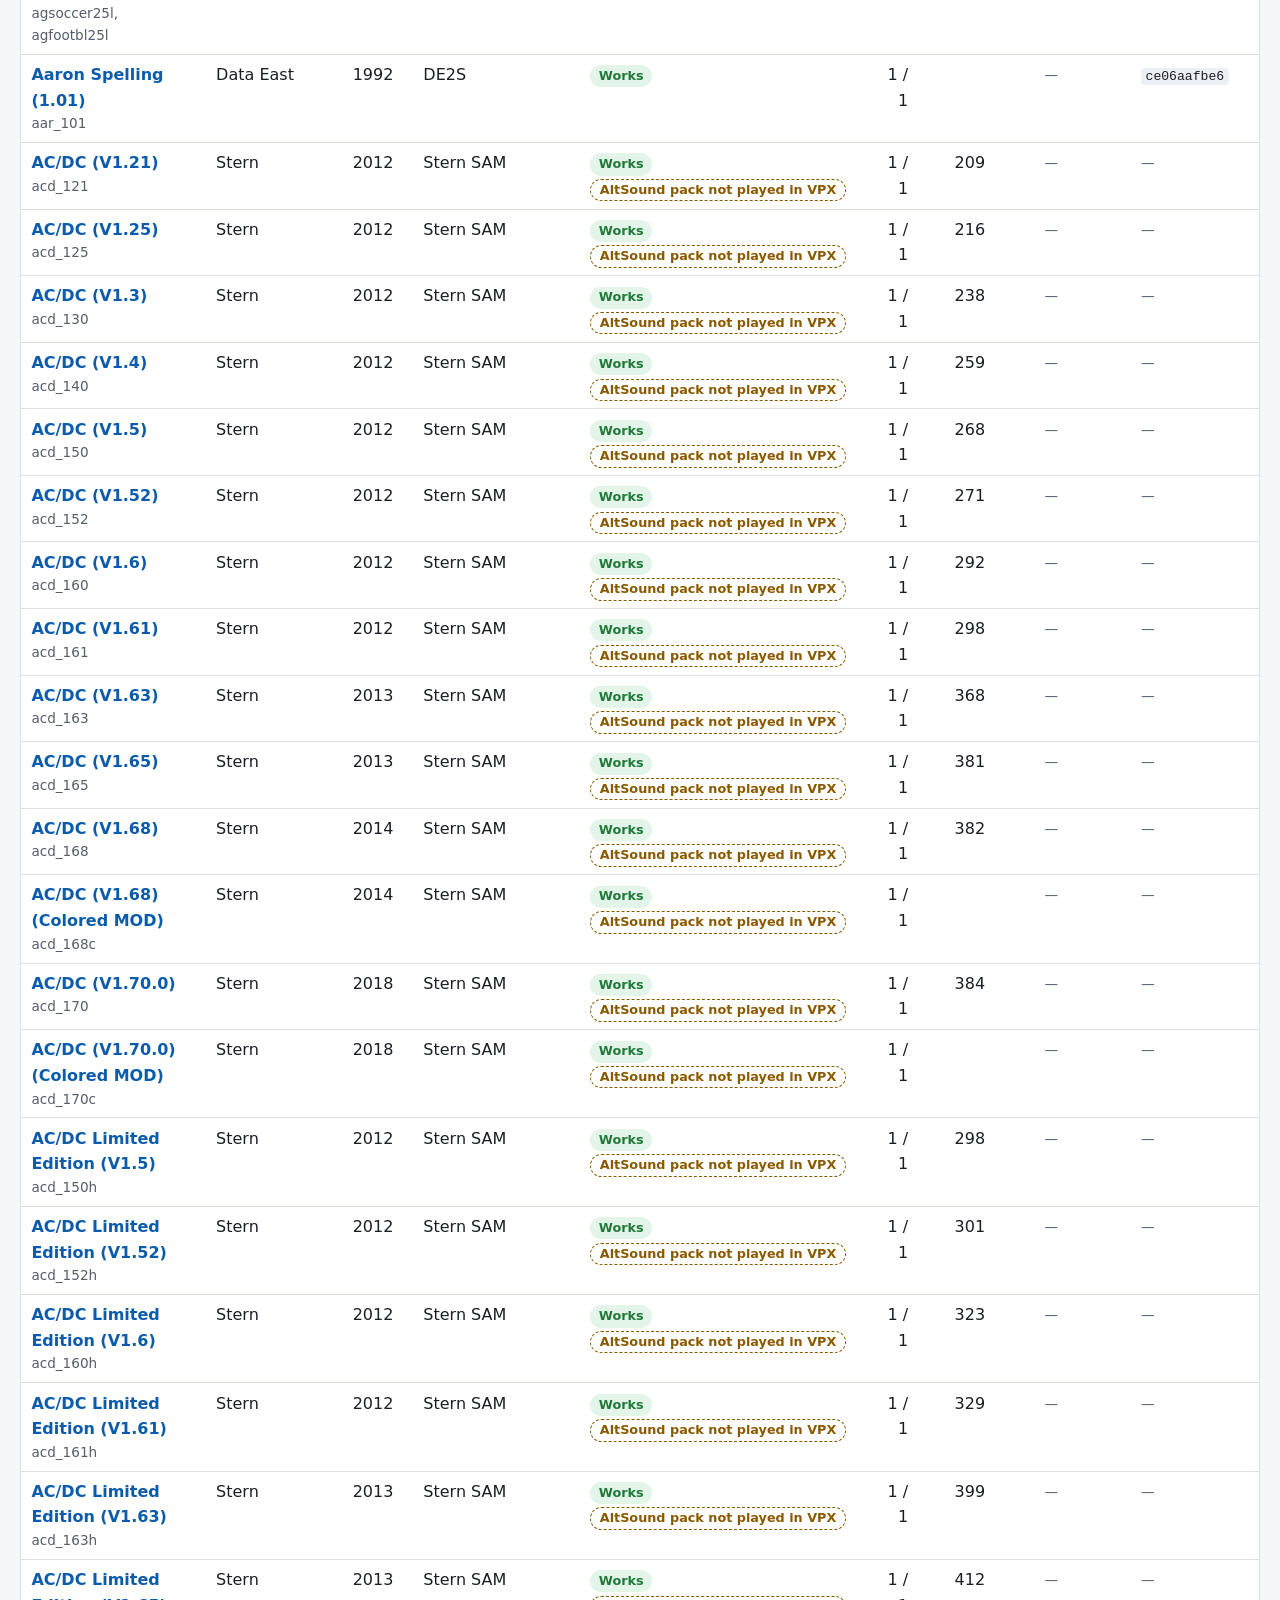
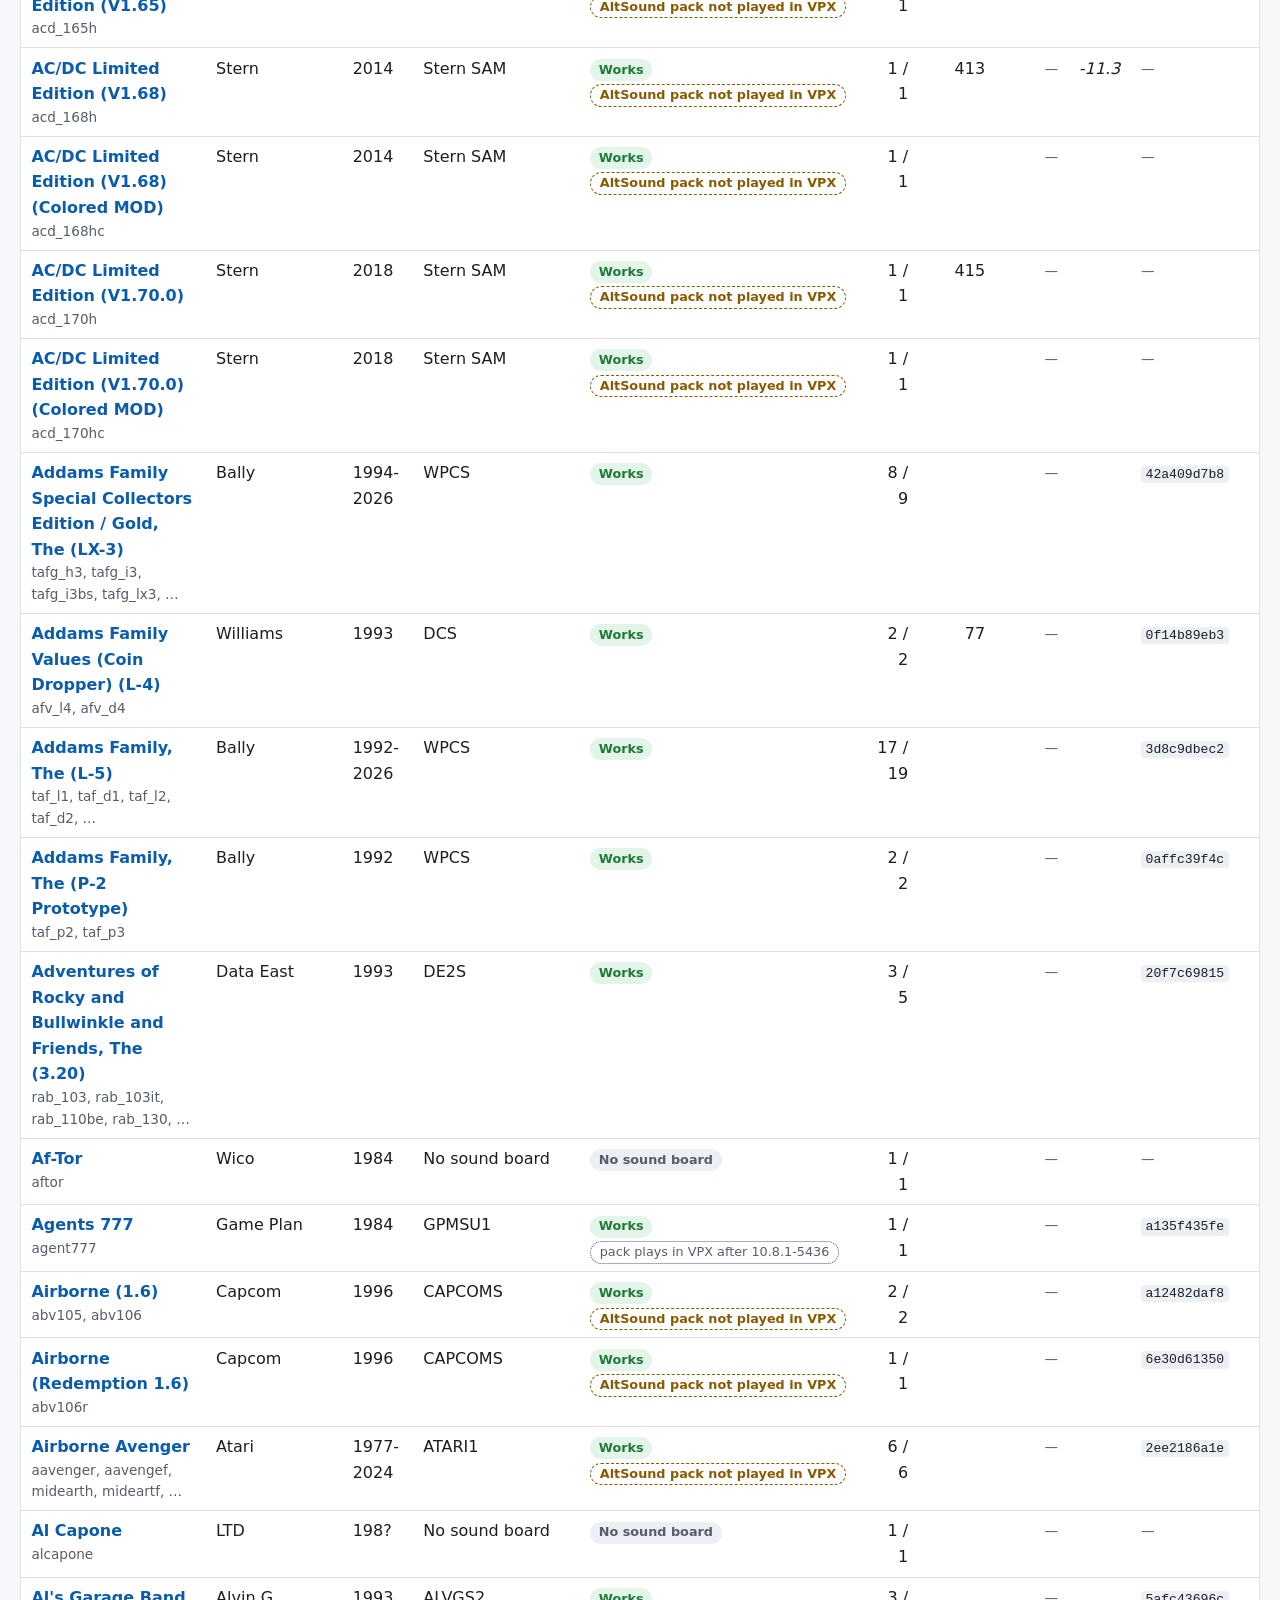
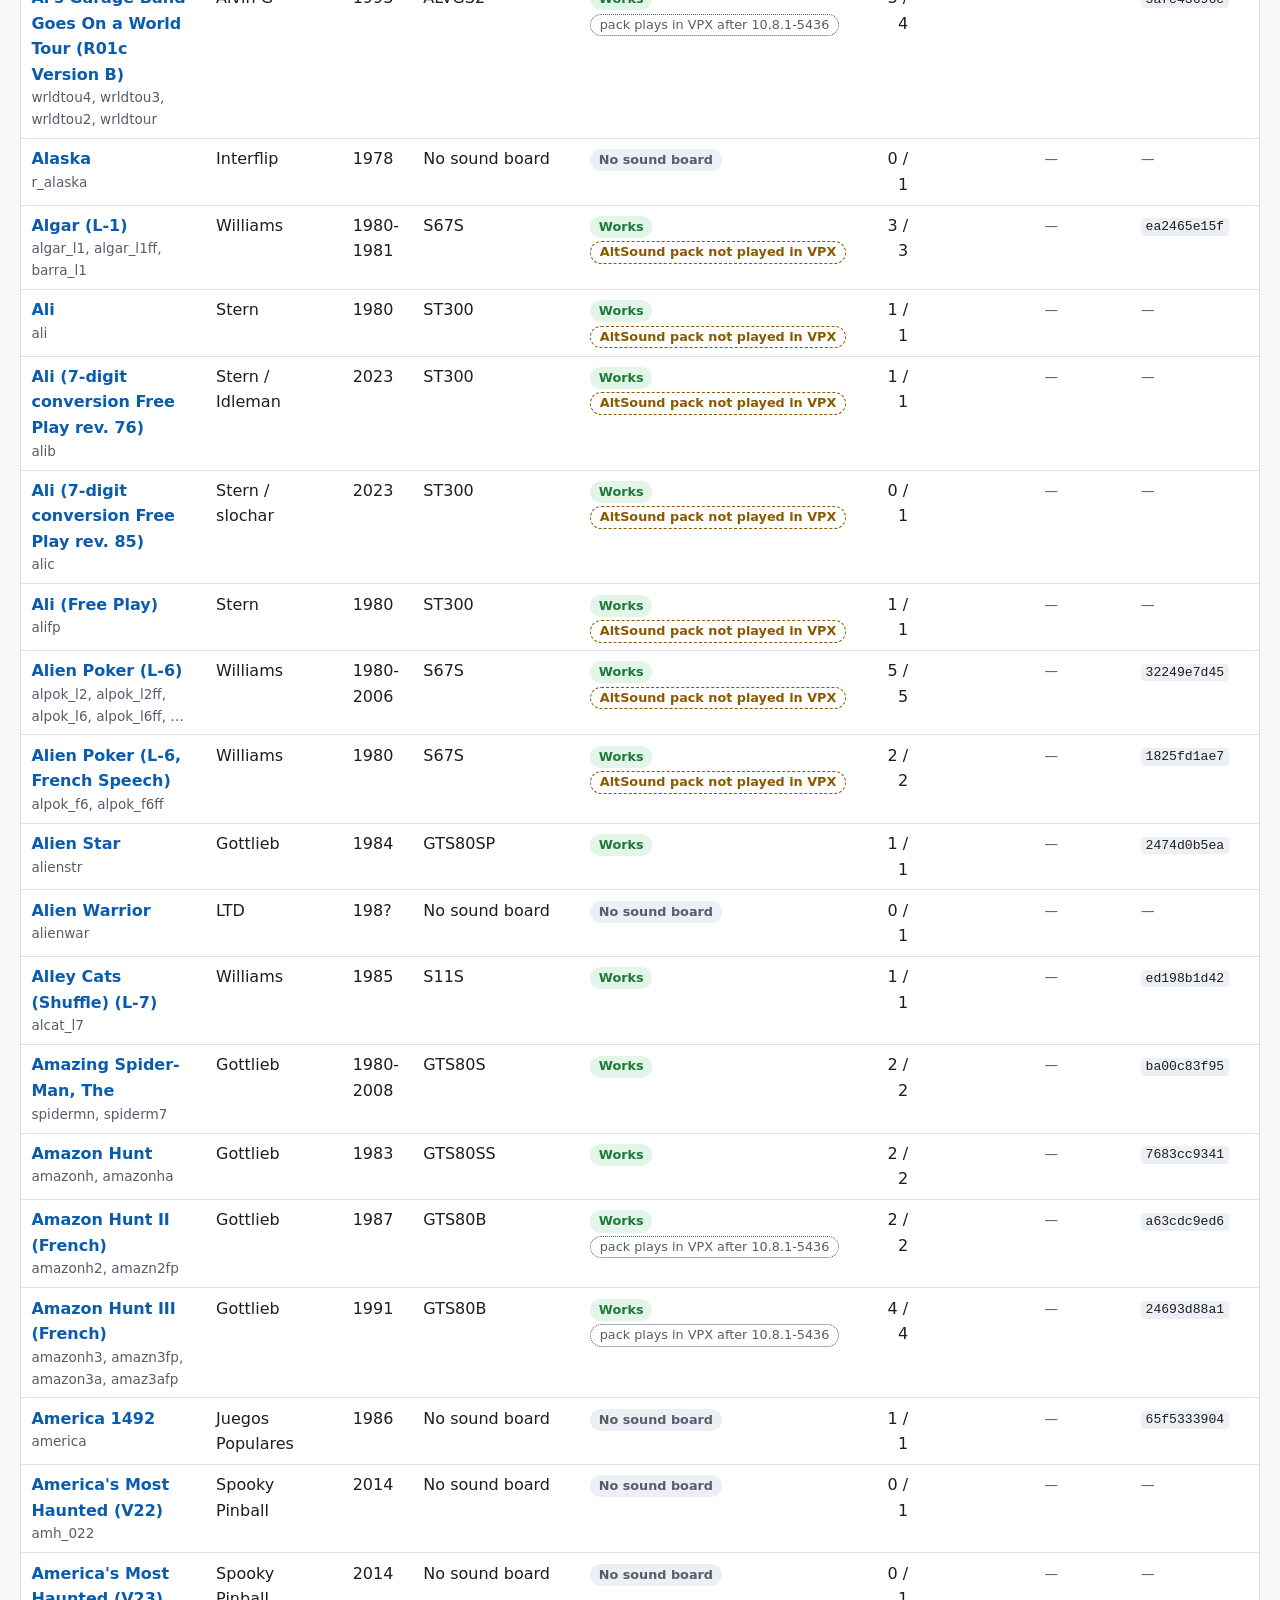
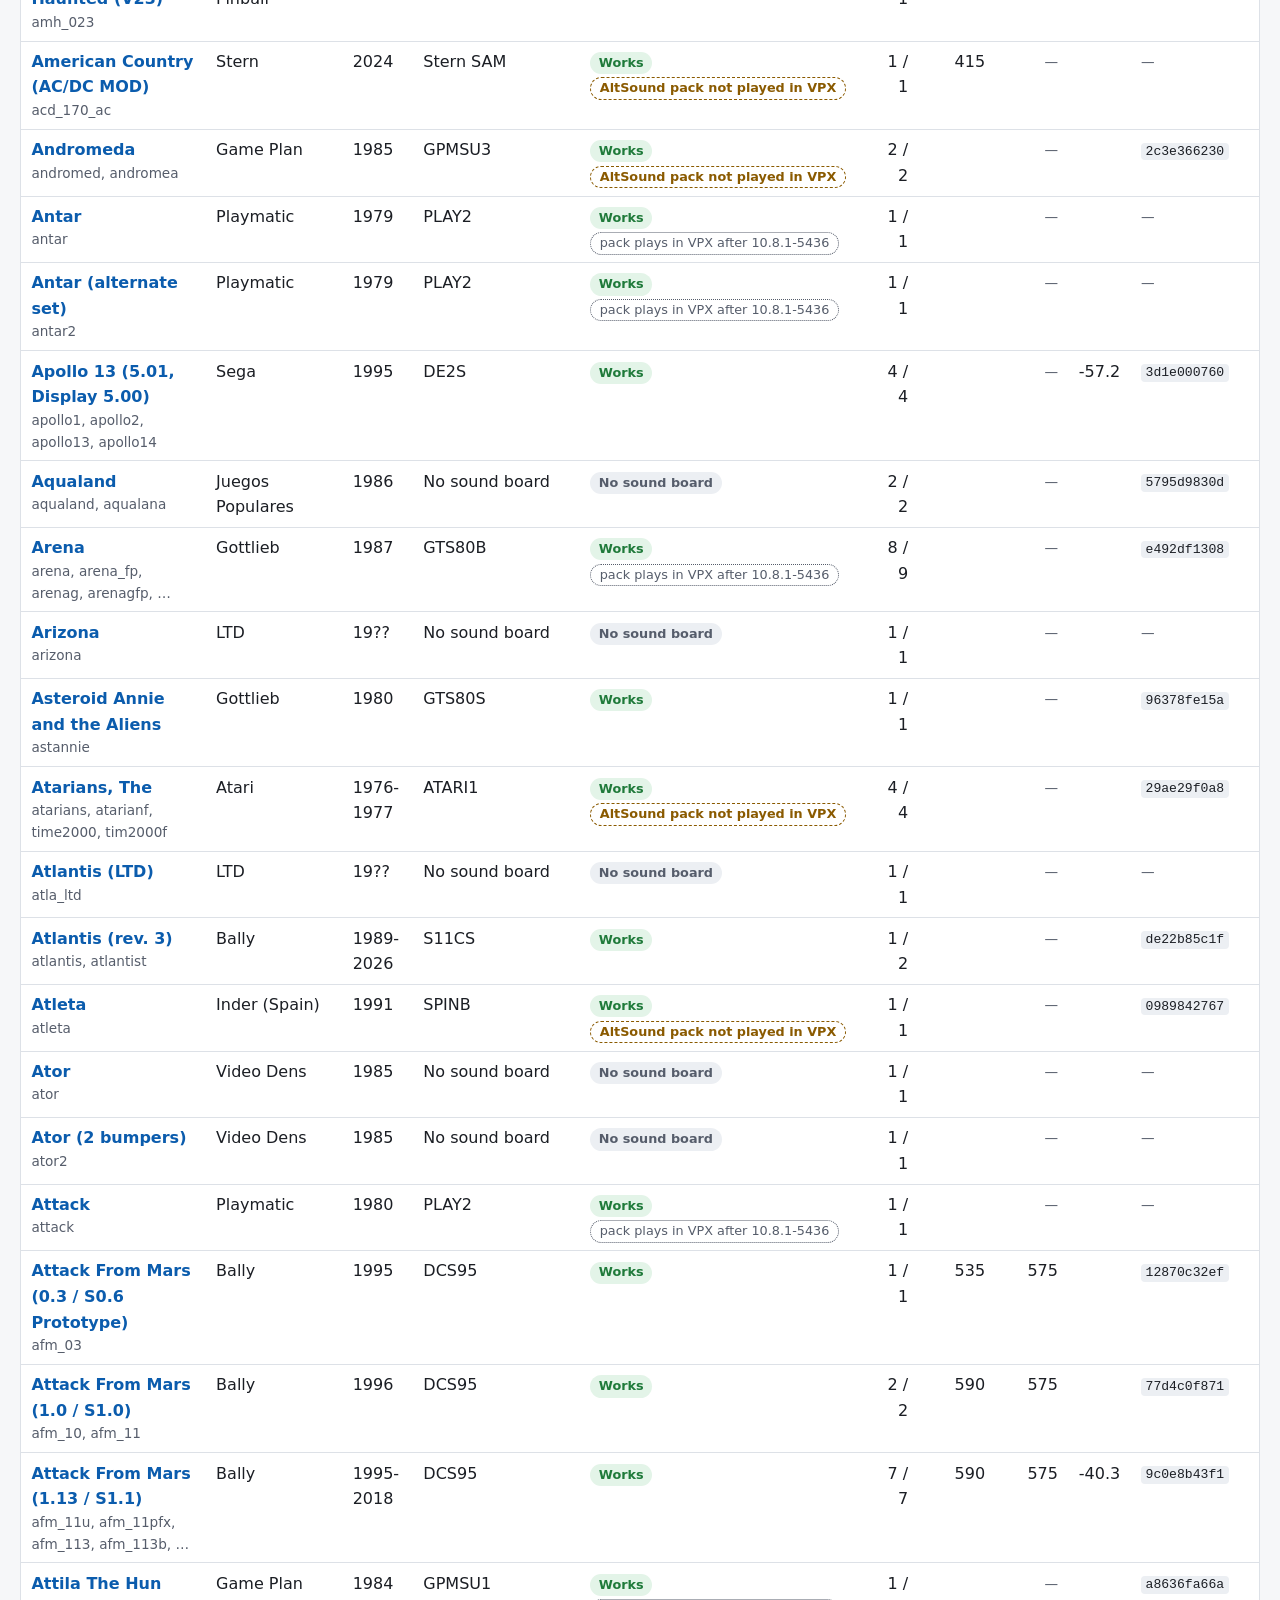
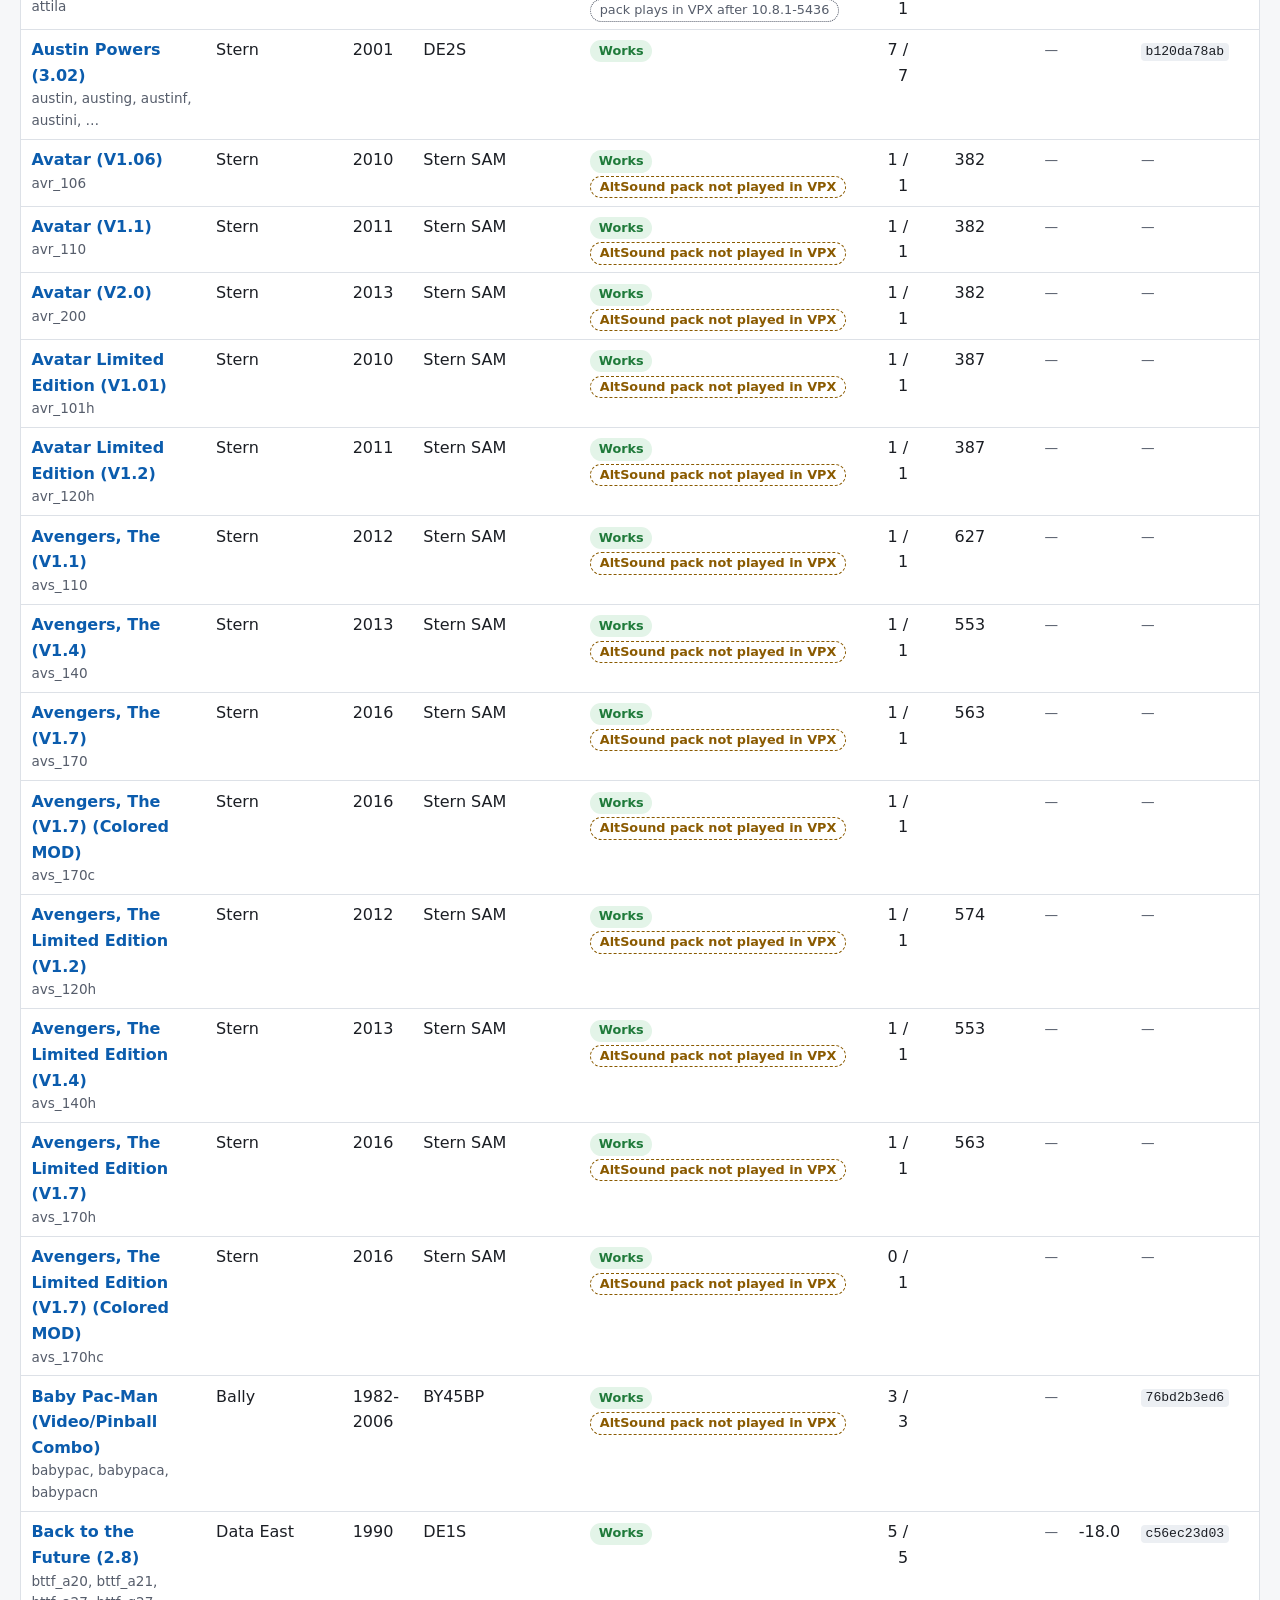
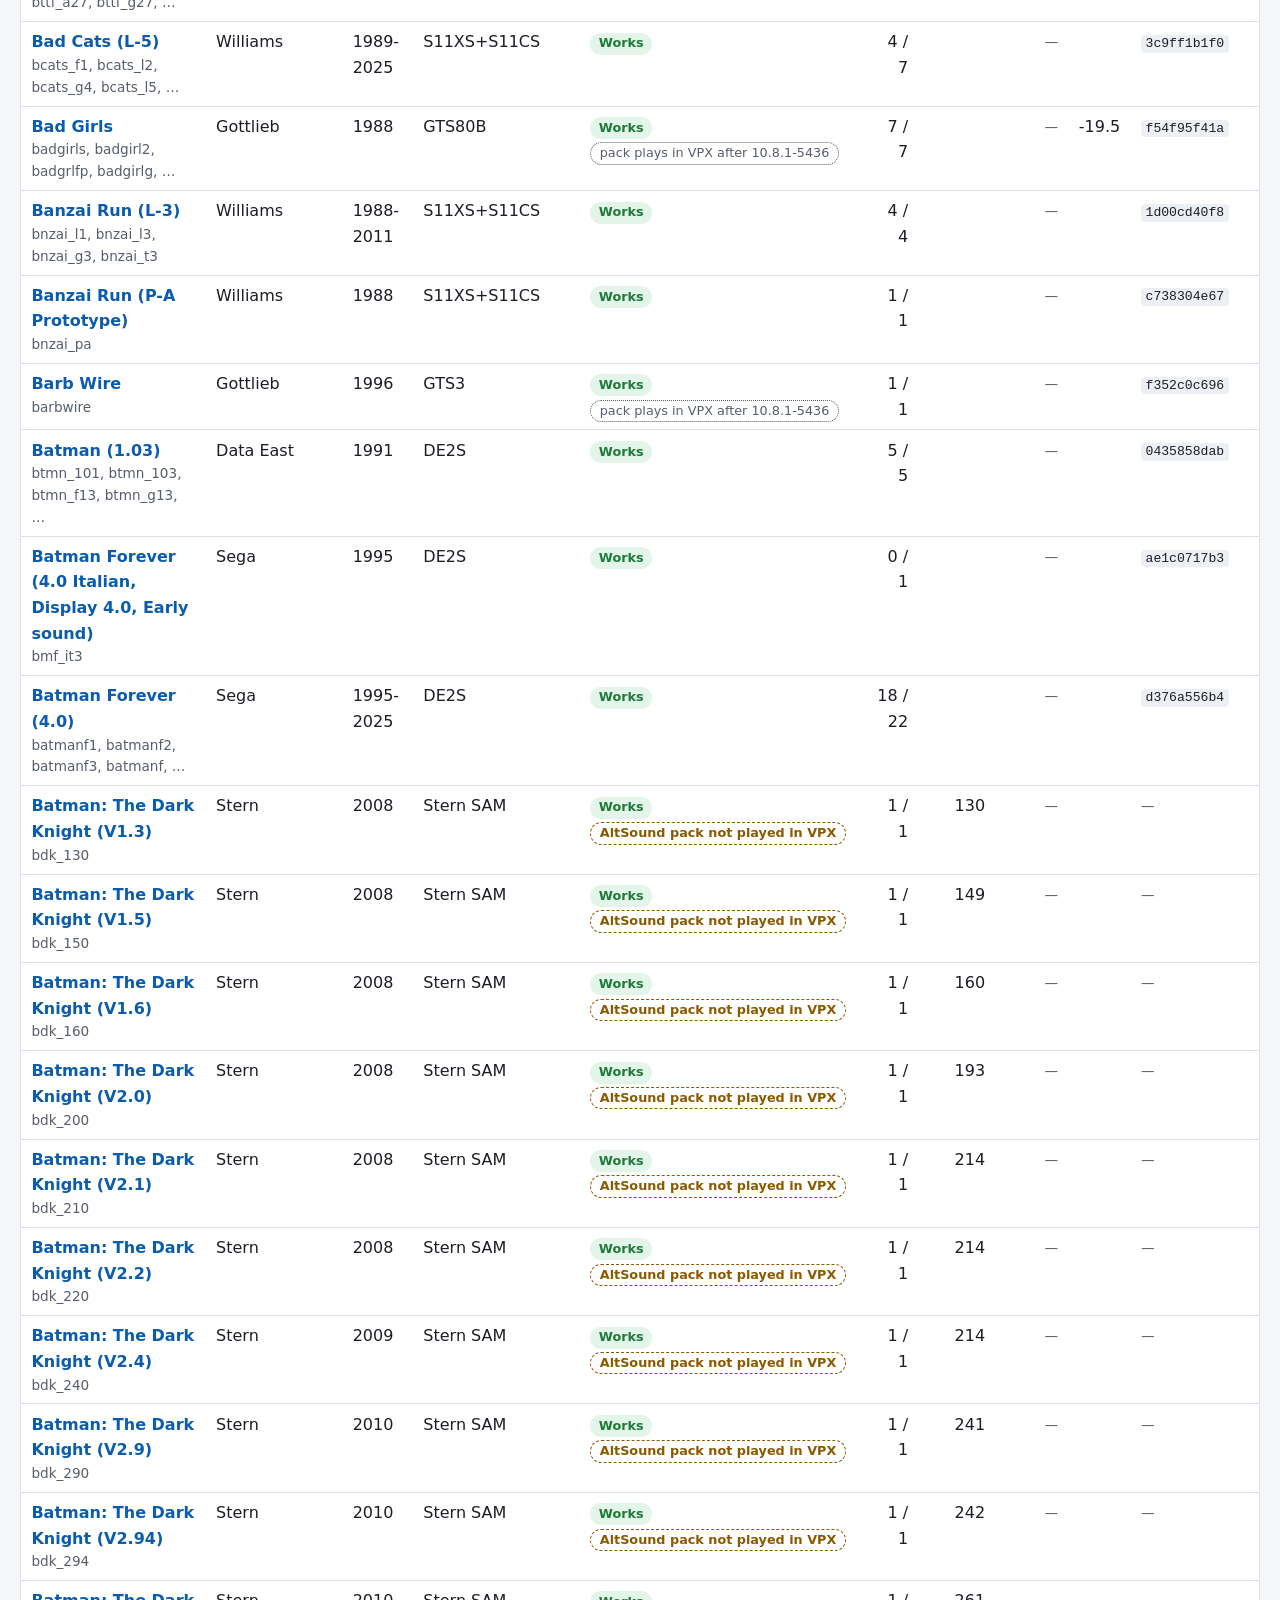
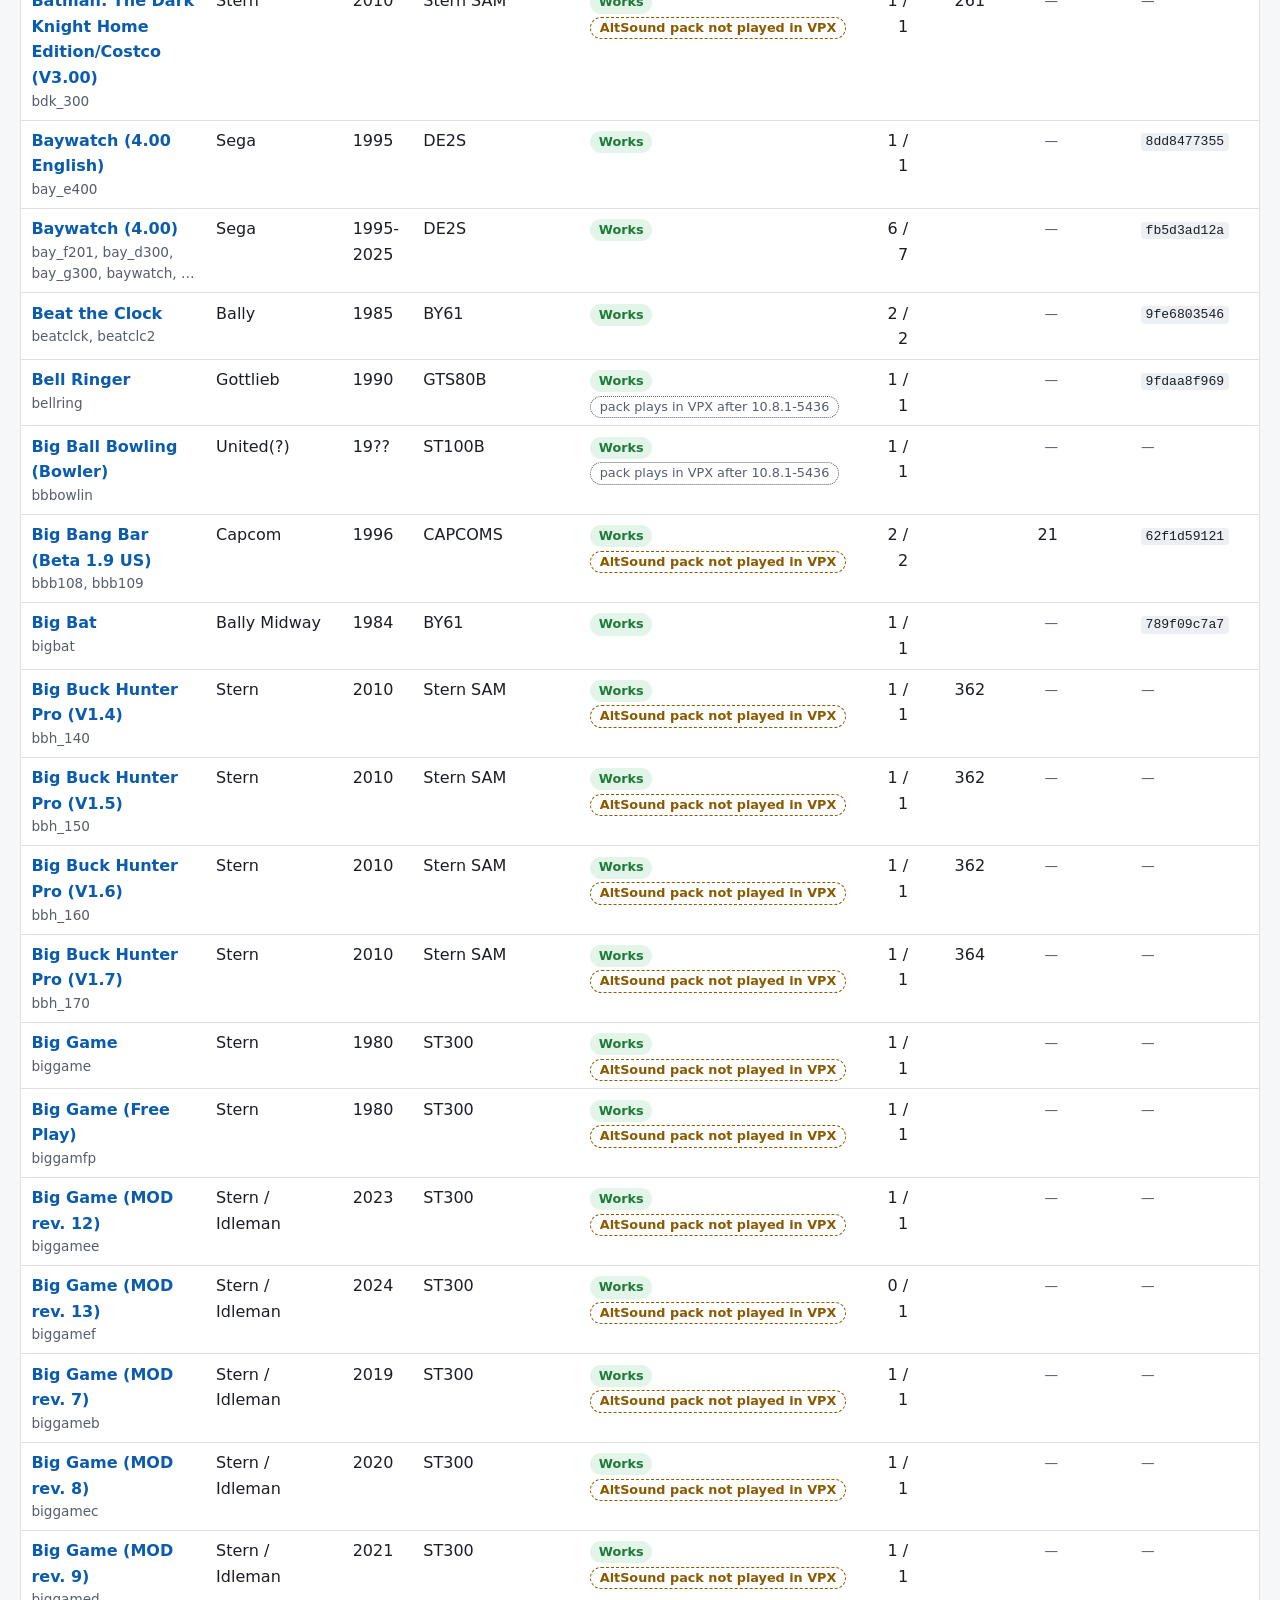
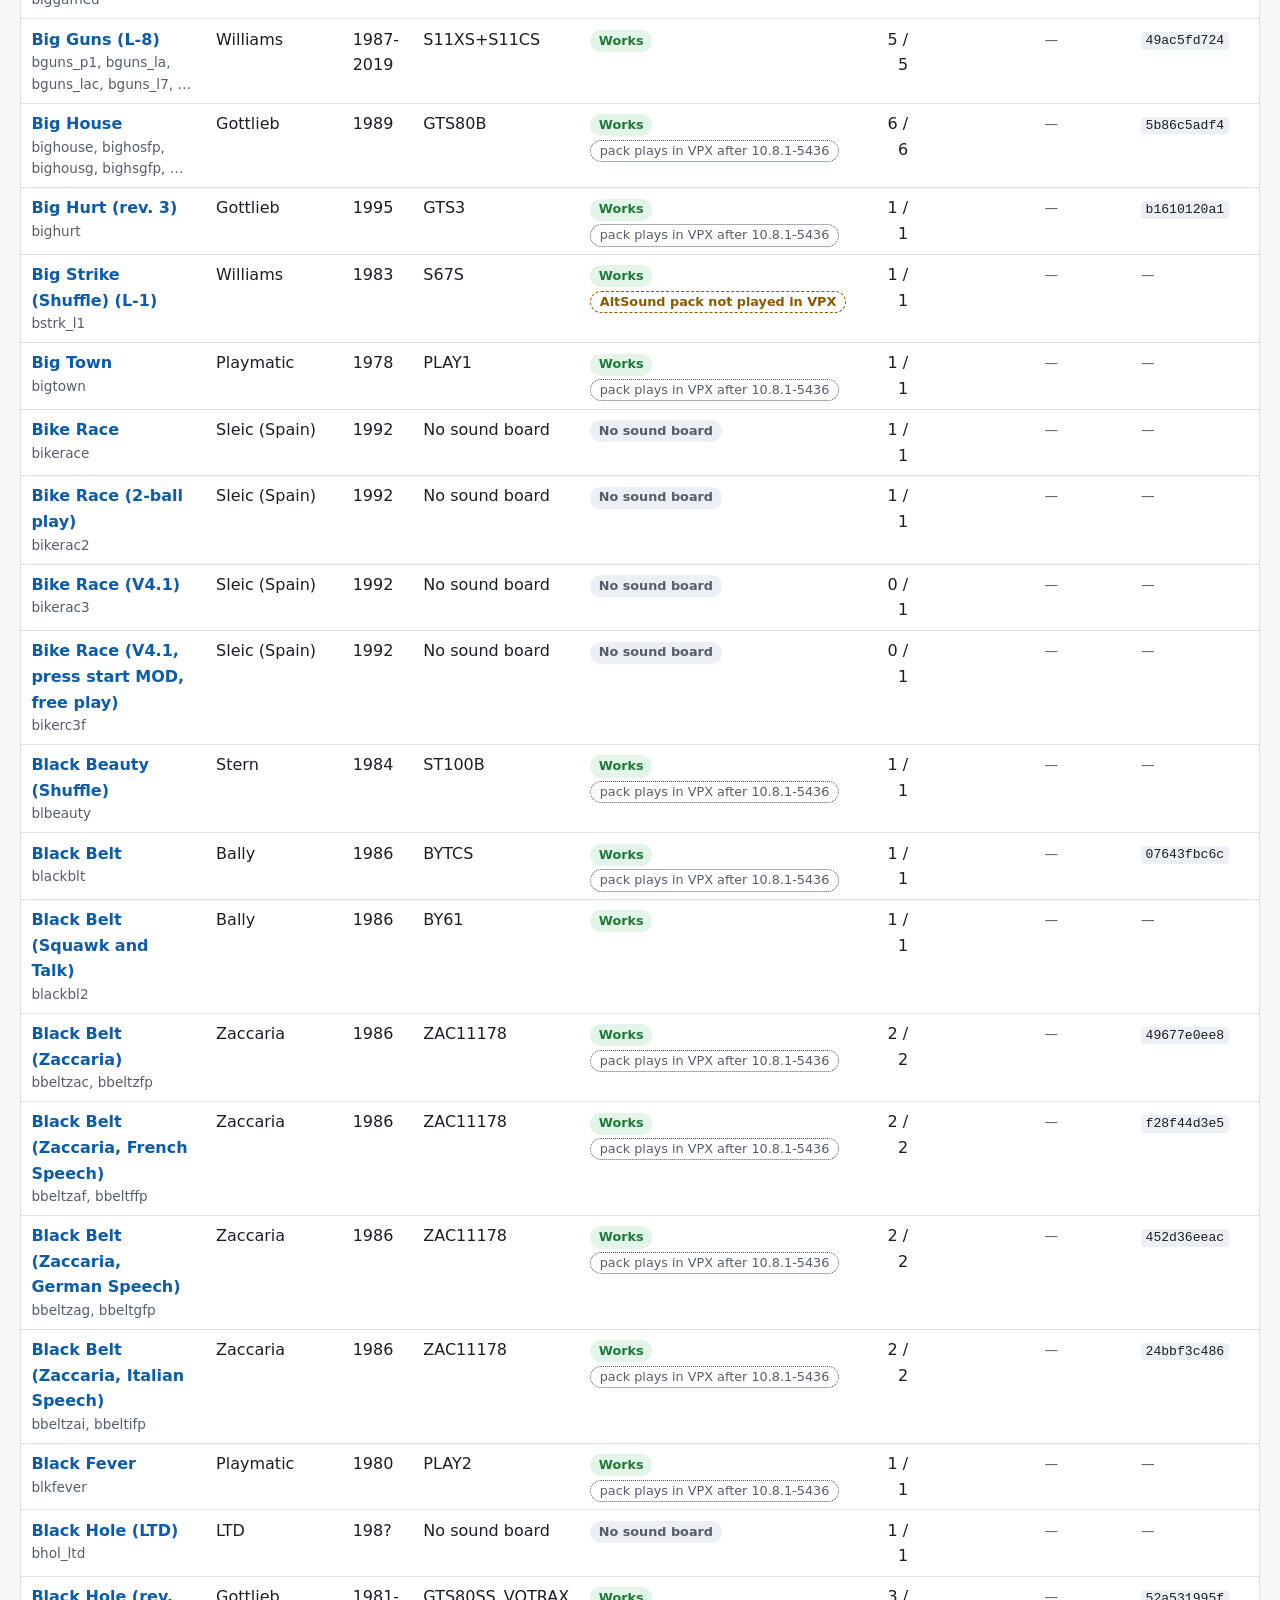
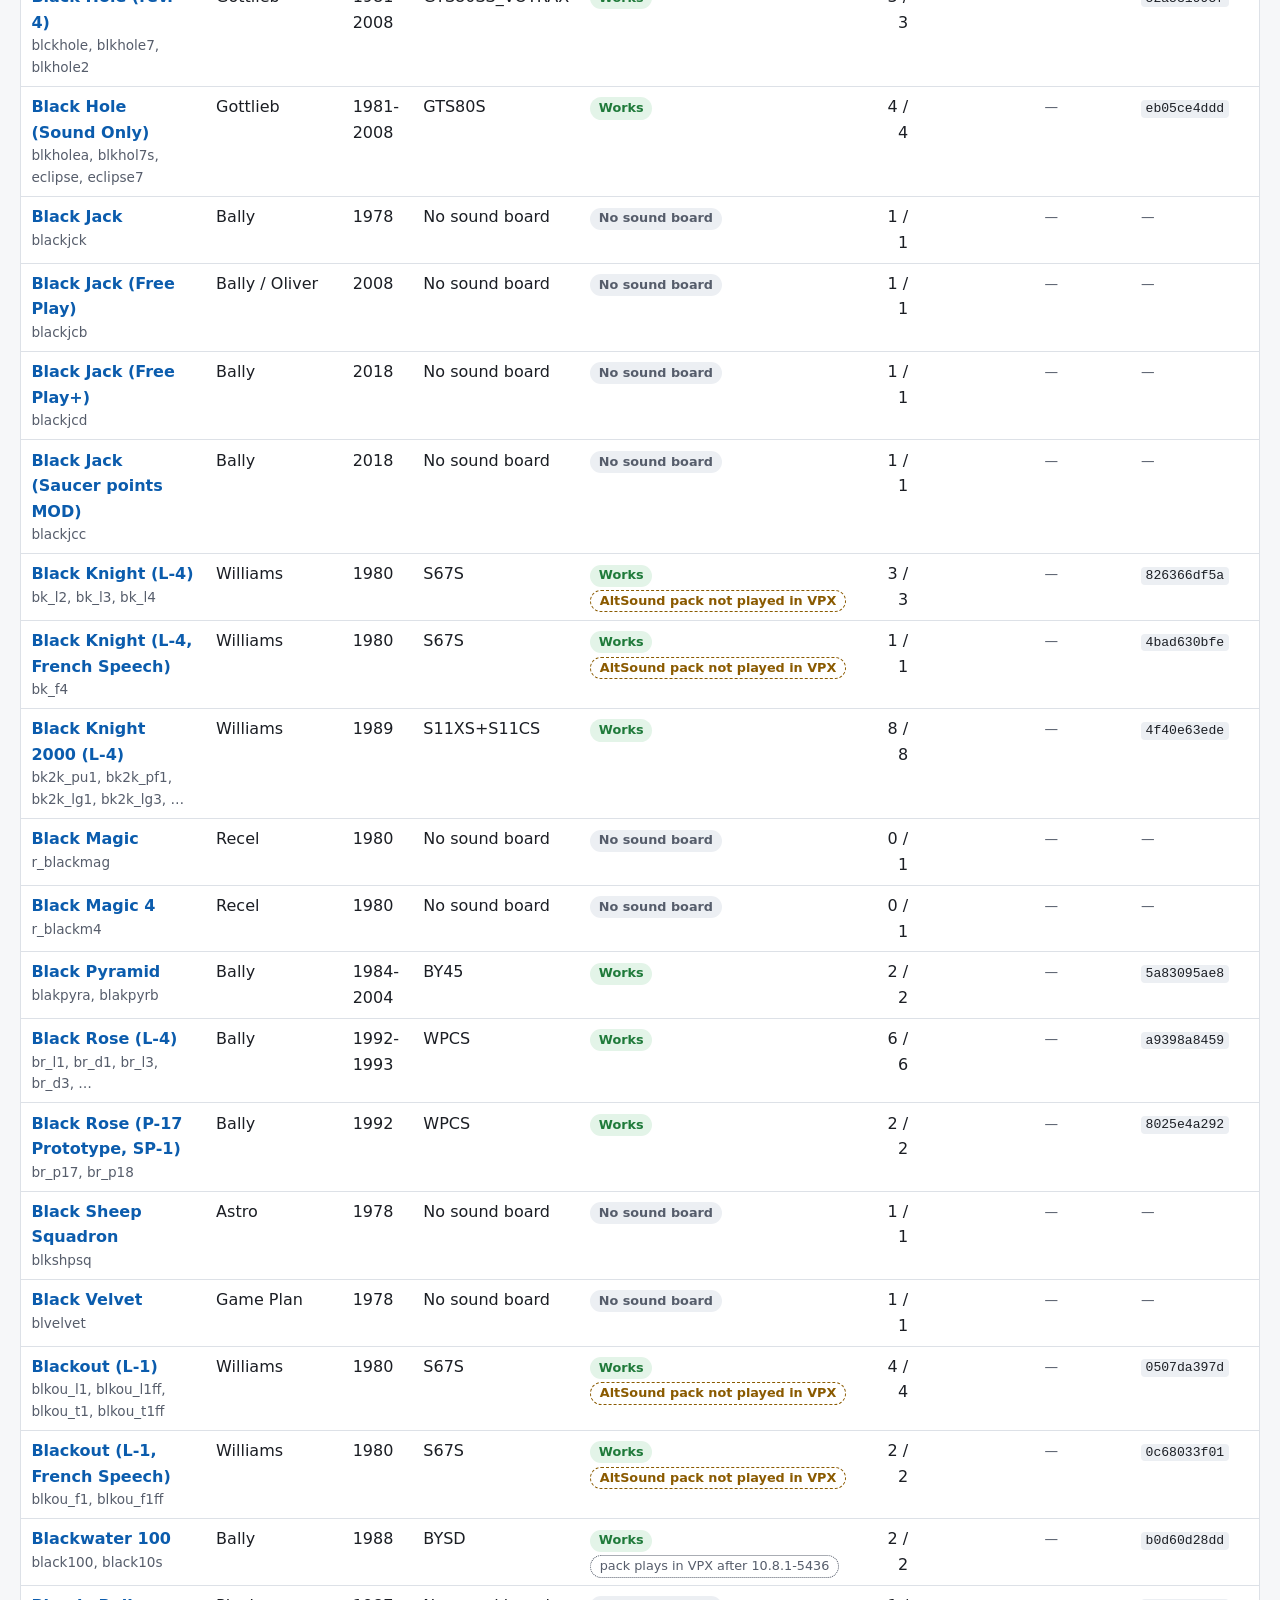
==== commit f18222fc: "Site and catalog: the LUFS column, and the pilot's loudness, coverage and factory volumes catalog.js" ====
--- a/docs/index.html
+++ b/docs/index.html
@@ -50,7 +50,7 @@
 <label class="check"><input type="checkbox" id="hideNoVpx"><span id="lHideNoVpx"></span></label>
 </div>
 <p id="count" class="count"></p>
-<div class="table"><table><thead><tr><th data-k="title" class="" aria-sort="none"><button type="button">Game</button></th><th data-k="maker" class="hide-sm" aria-sort="none"><button type="button">Maker</button></th><th data-k="year" class="" aria-sort="none"><button type="button">Year</button></th><th data-k="family" class="" aria-sort="none"><button type="button">Board</button></th><th data-k="support" class="" aria-sort="none"><button type="button">rom2altsound</button></th><th data-k="sets" class="num" aria-sort="none"><button type="button">Sets</button></th><th data-k="sounds" class="num" aria-sort="none"><button type="button">Sounds</button></th><th data-k="names" class="num" aria-sort="none"><button type="button">Names</button></th><th data-k="id" class="hide-sm" aria-sort="none"><button type="button">Sound ROM id</button></th></tr></thead><tbody id="rows"></tbody></table></div>
+<div class="table"><table><thead><tr><th data-k="title" class="" aria-sort="none"><button type="button">Game</button></th><th data-k="maker" class="hide-sm" aria-sort="none"><button type="button">Maker</button></th><th data-k="year" class="" aria-sort="none"><button type="button">Year</button></th><th data-k="family" class="" aria-sort="none"><button type="button">Board</button></th><th data-k="support" class="" aria-sort="none"><button type="button">rom2altsound</button></th><th data-k="sets" class="num" aria-sort="none"><button type="button">Sets</button></th><th data-k="sounds" class="num" aria-sort="none"><button type="button">Sounds</button></th><th data-k="names" class="num" aria-sort="none"><button type="button">Names</button></th><th data-k="lufs" class="num" aria-sort="none"><button type="button">LUFS</button></th><th data-k="id" class="hide-sm" aria-sort="none"><button type="button">Sound ROM id</button></th></tr></thead><tbody id="rows"></tbody></table></div>
 <p class="more"><button class="btn" type="button" id="more" hidden></button></p>
 </div>
 <section class="about">
@@ -91,6 +91,10 @@
 <li><strong>Sounds</strong>: read from the ROMs without running them, where the layout is known: the populated
 tracks of the DCS (and Pinball 2000) track catalog, the records of a Stern SAM call table. Empty for
 the other boards: their commands are only found by playing them.</li>
+<li><strong>LUFS</strong>: the average loudness of the entry's sounds as rom2altsound wrote them, at the game's
+factory volume, as PinMAME plays them in VPinball: the EBU R128 integrated loudness of every file played
+back to back (<code>catalog.json</code> <code>loudness.lufs</code>). In italics: Stern SAM, decoded from the image
+at full bus level, not the level of a game. Empty: not measured yet.</li>
 </ul>
 <h3>Rebuilding the catalog</h3>
 <pre><code>rom2altsound catalog ~/vpinball/roms --out docs/catalog.json
--- a/docs/style.css
+++ b/docs/style.css
@@ -133,6 +133,7 @@
 .b-none { color: var(--no); background: var(--no-bg); }
 .b-no-board, .b-untested { color: var(--nb); background: var(--nb-bg); }
 .b-novpx { color: var(--part); background: transparent; border: 1px dashed currentColor; padding-block: 0; cursor: help; }
+.b-newvpx { color: var(--muted); background: transparent; border: 1px dotted currentColor; padding-block: 0; font-weight: 500; cursor: help; }
 
 #detail { background: var(--surface); border: 2px solid var(--accent); border-radius: 12px; padding: 0.4rem 1.1rem 1rem; margin: 1rem 0; scroll-margin-top: 0.5rem; }
 #detail h2 { margin: 0.6rem 0 0.3rem; font-size: 1.3rem; padding: 0; }
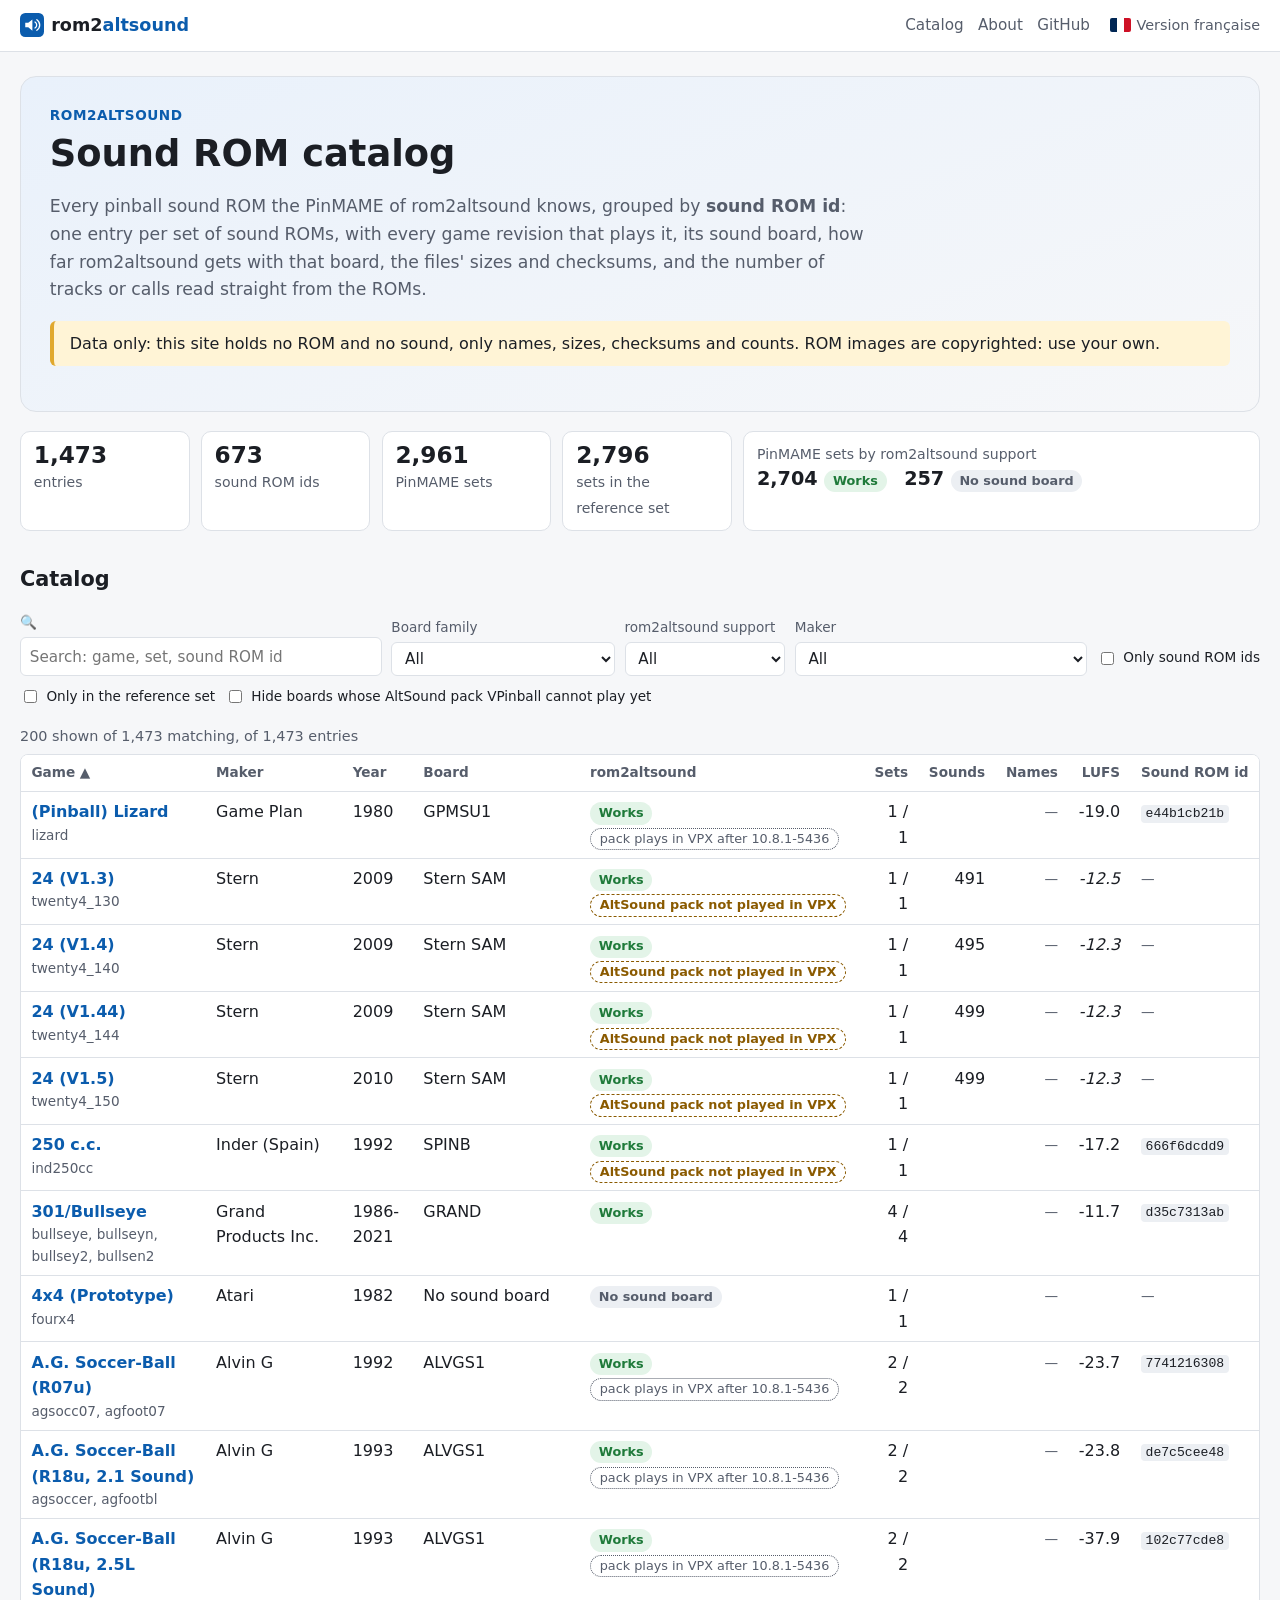
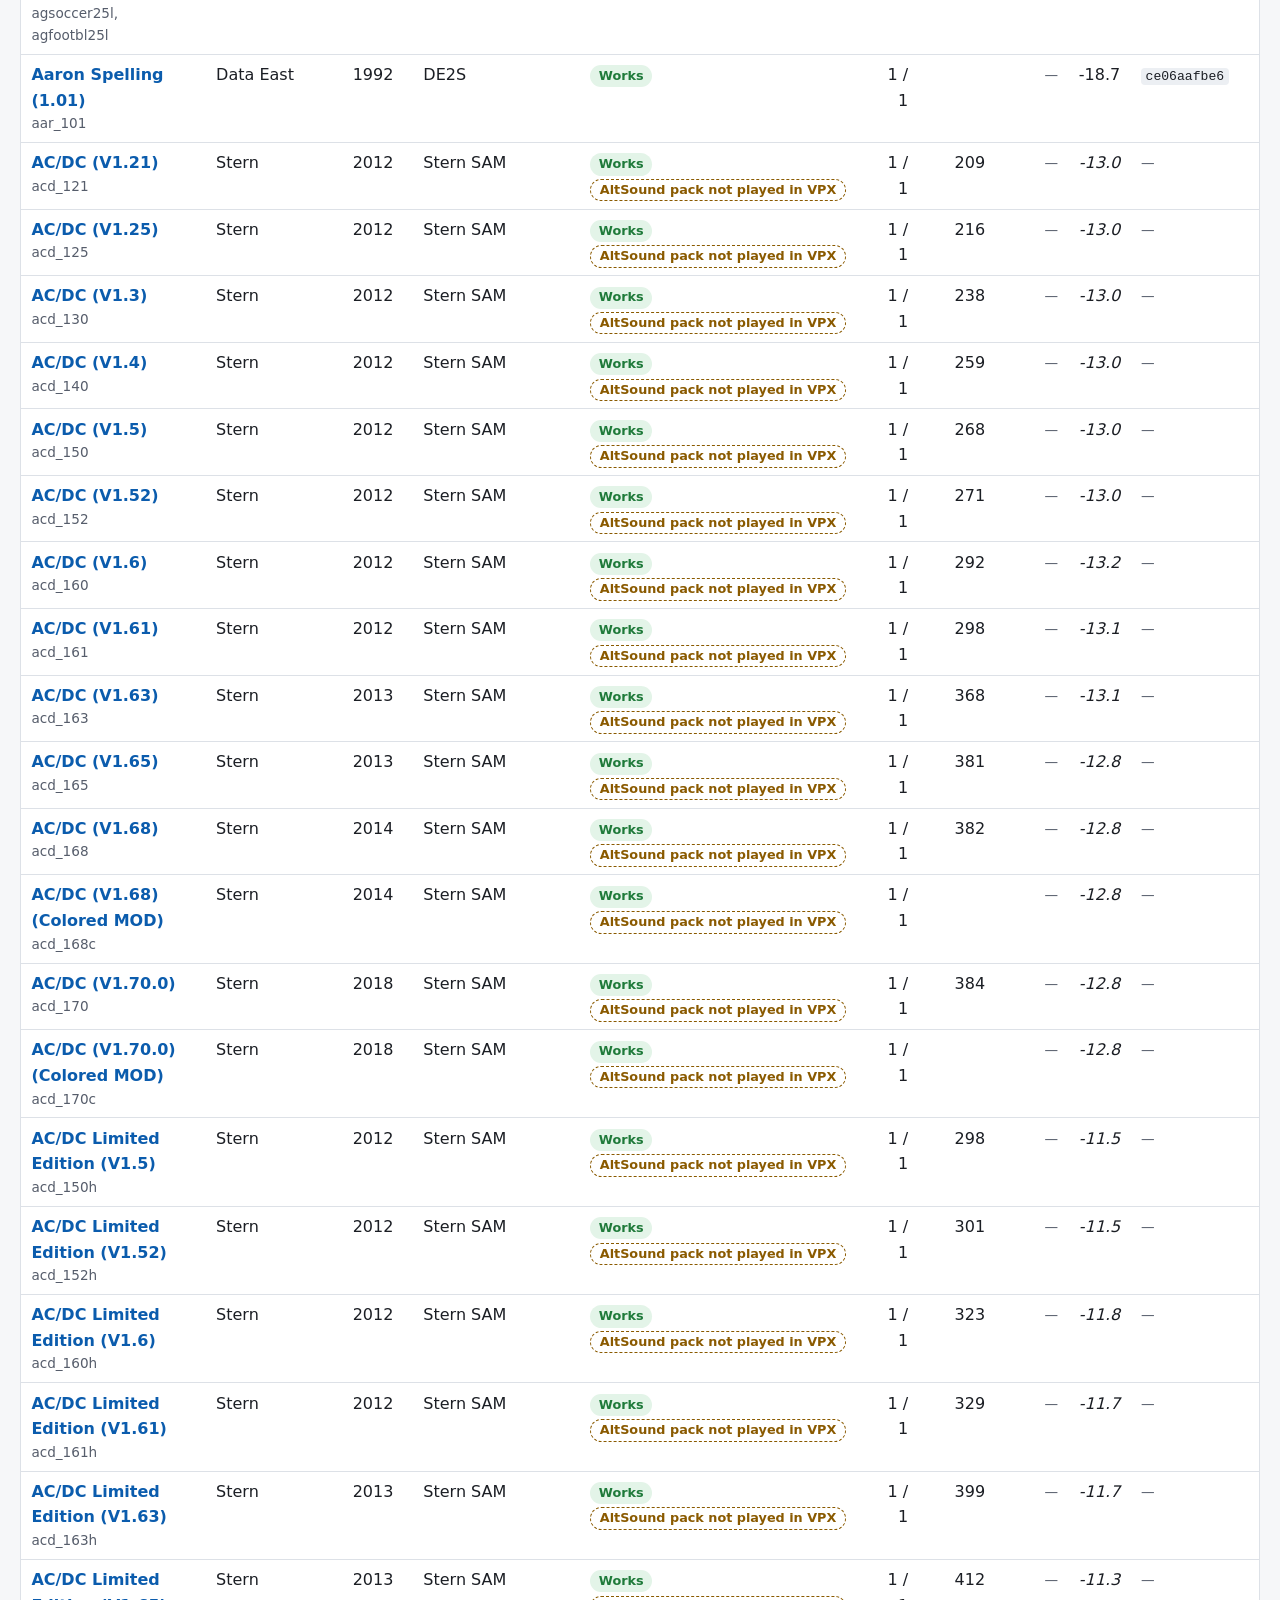
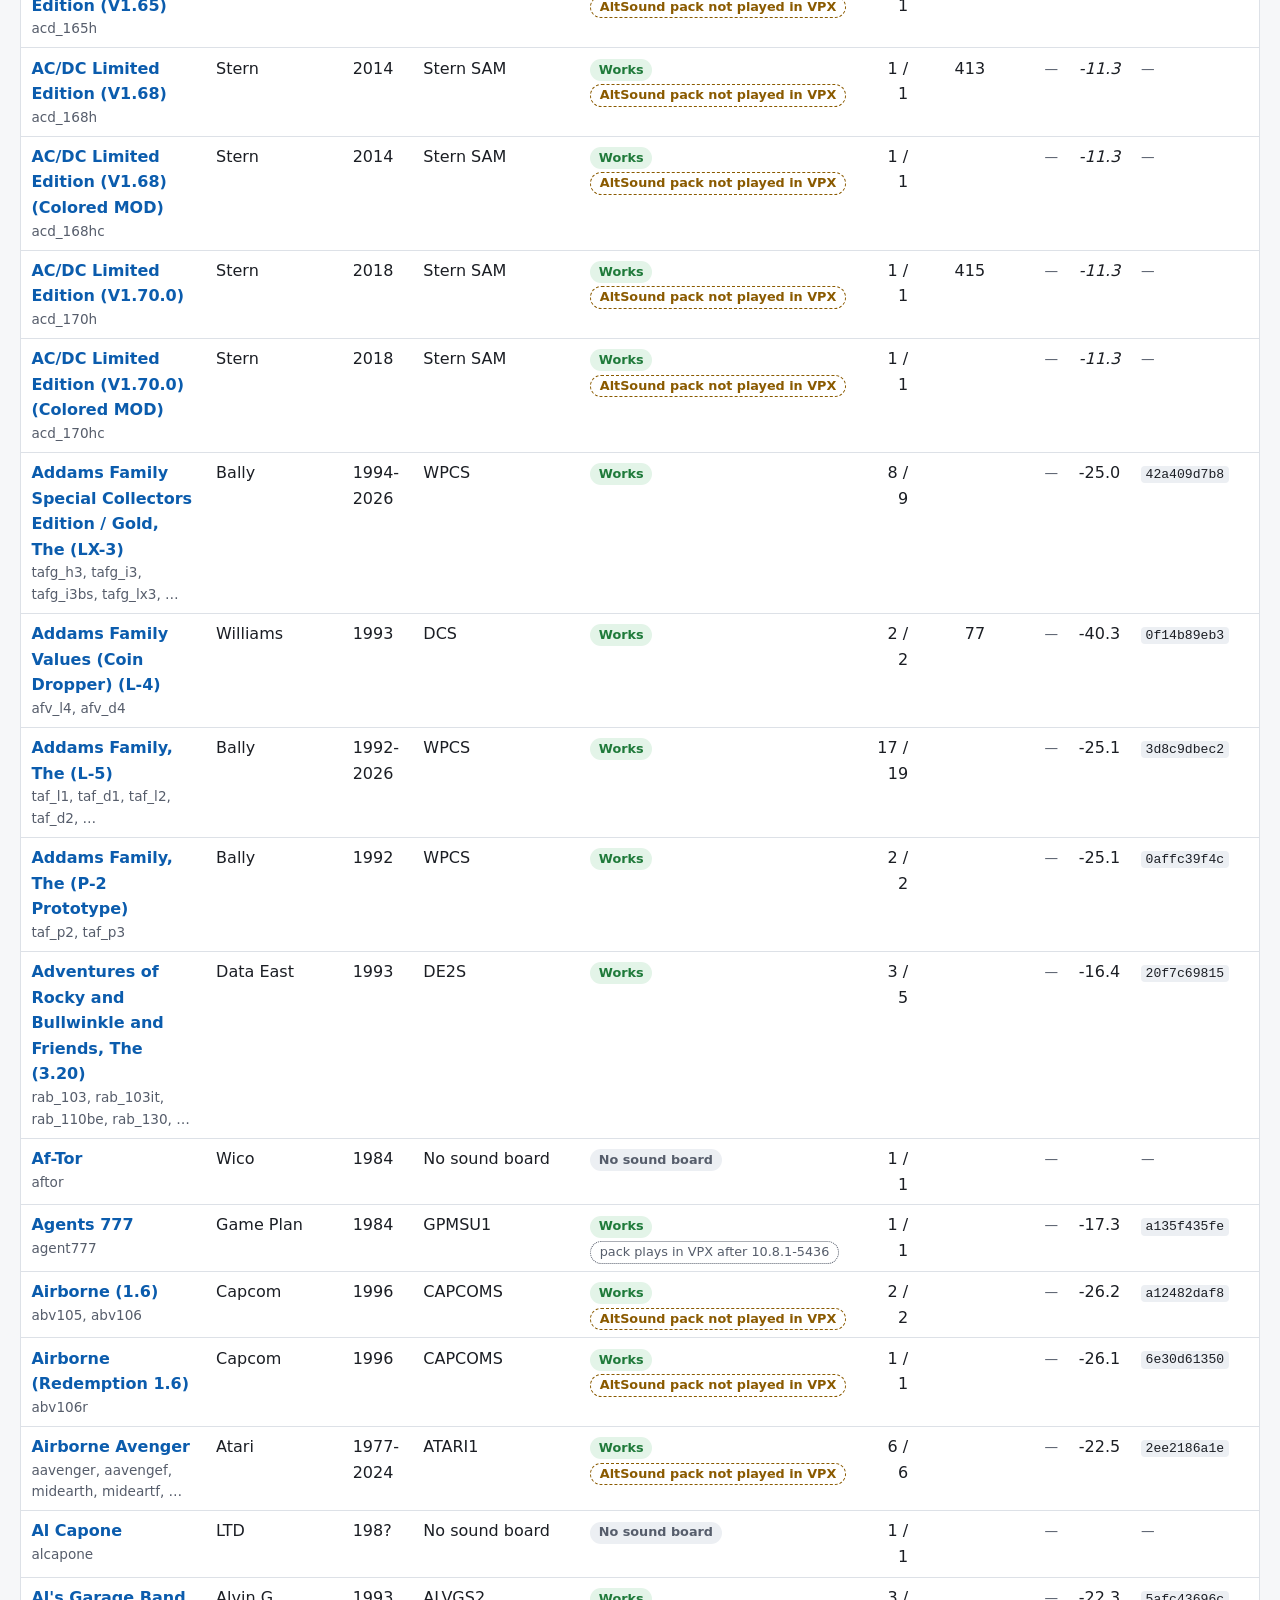
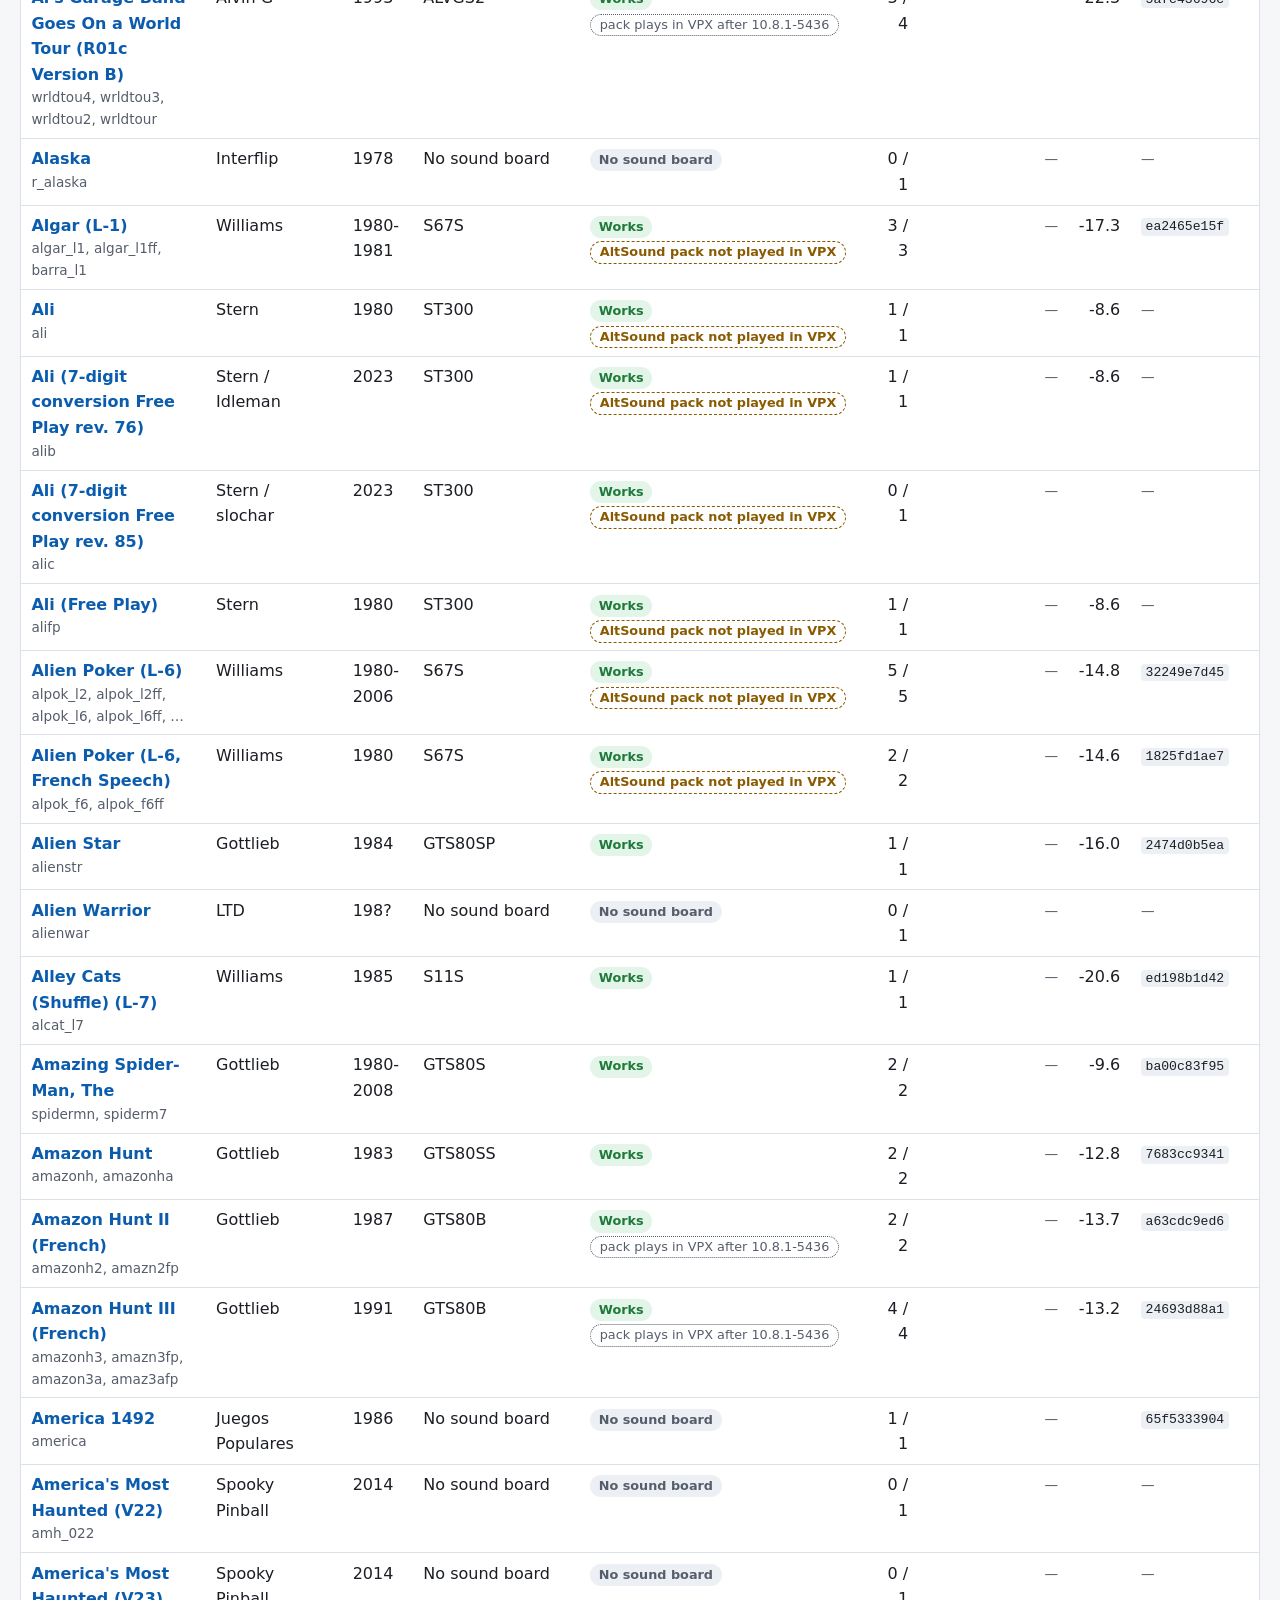
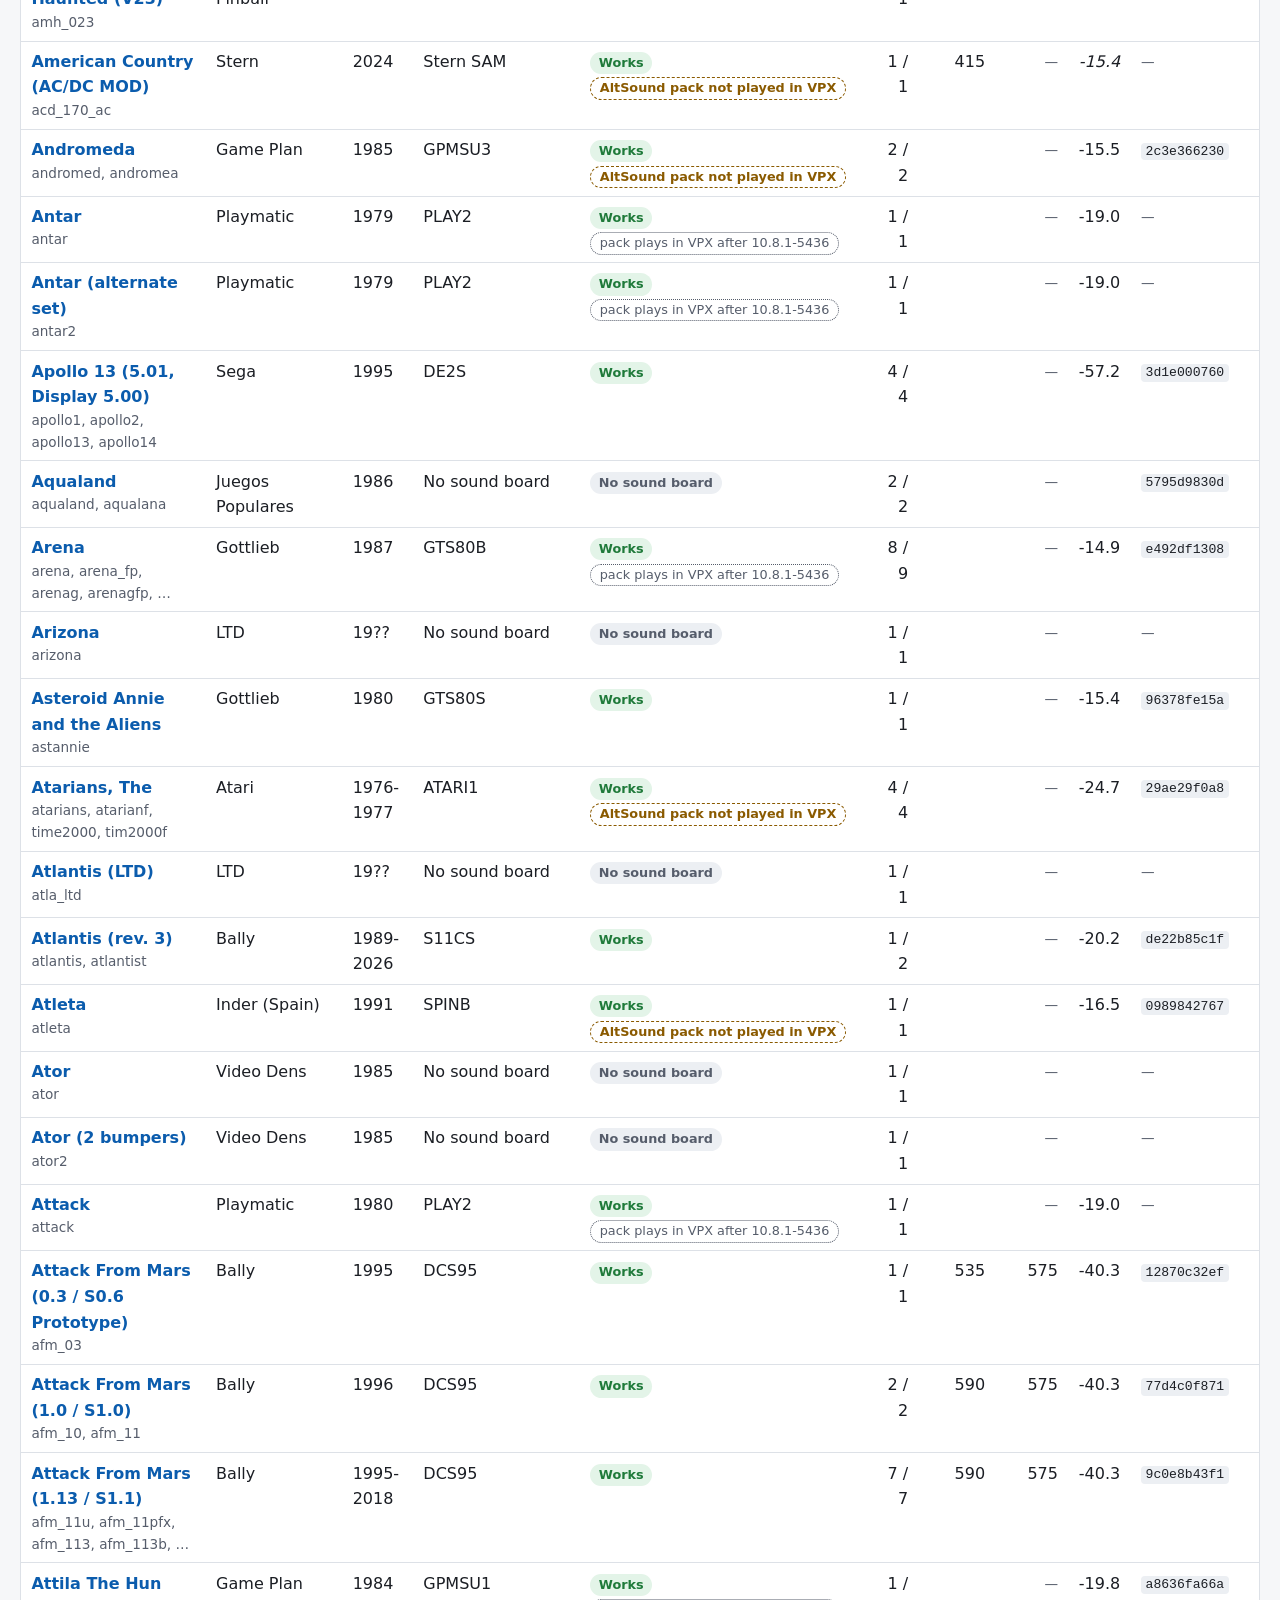
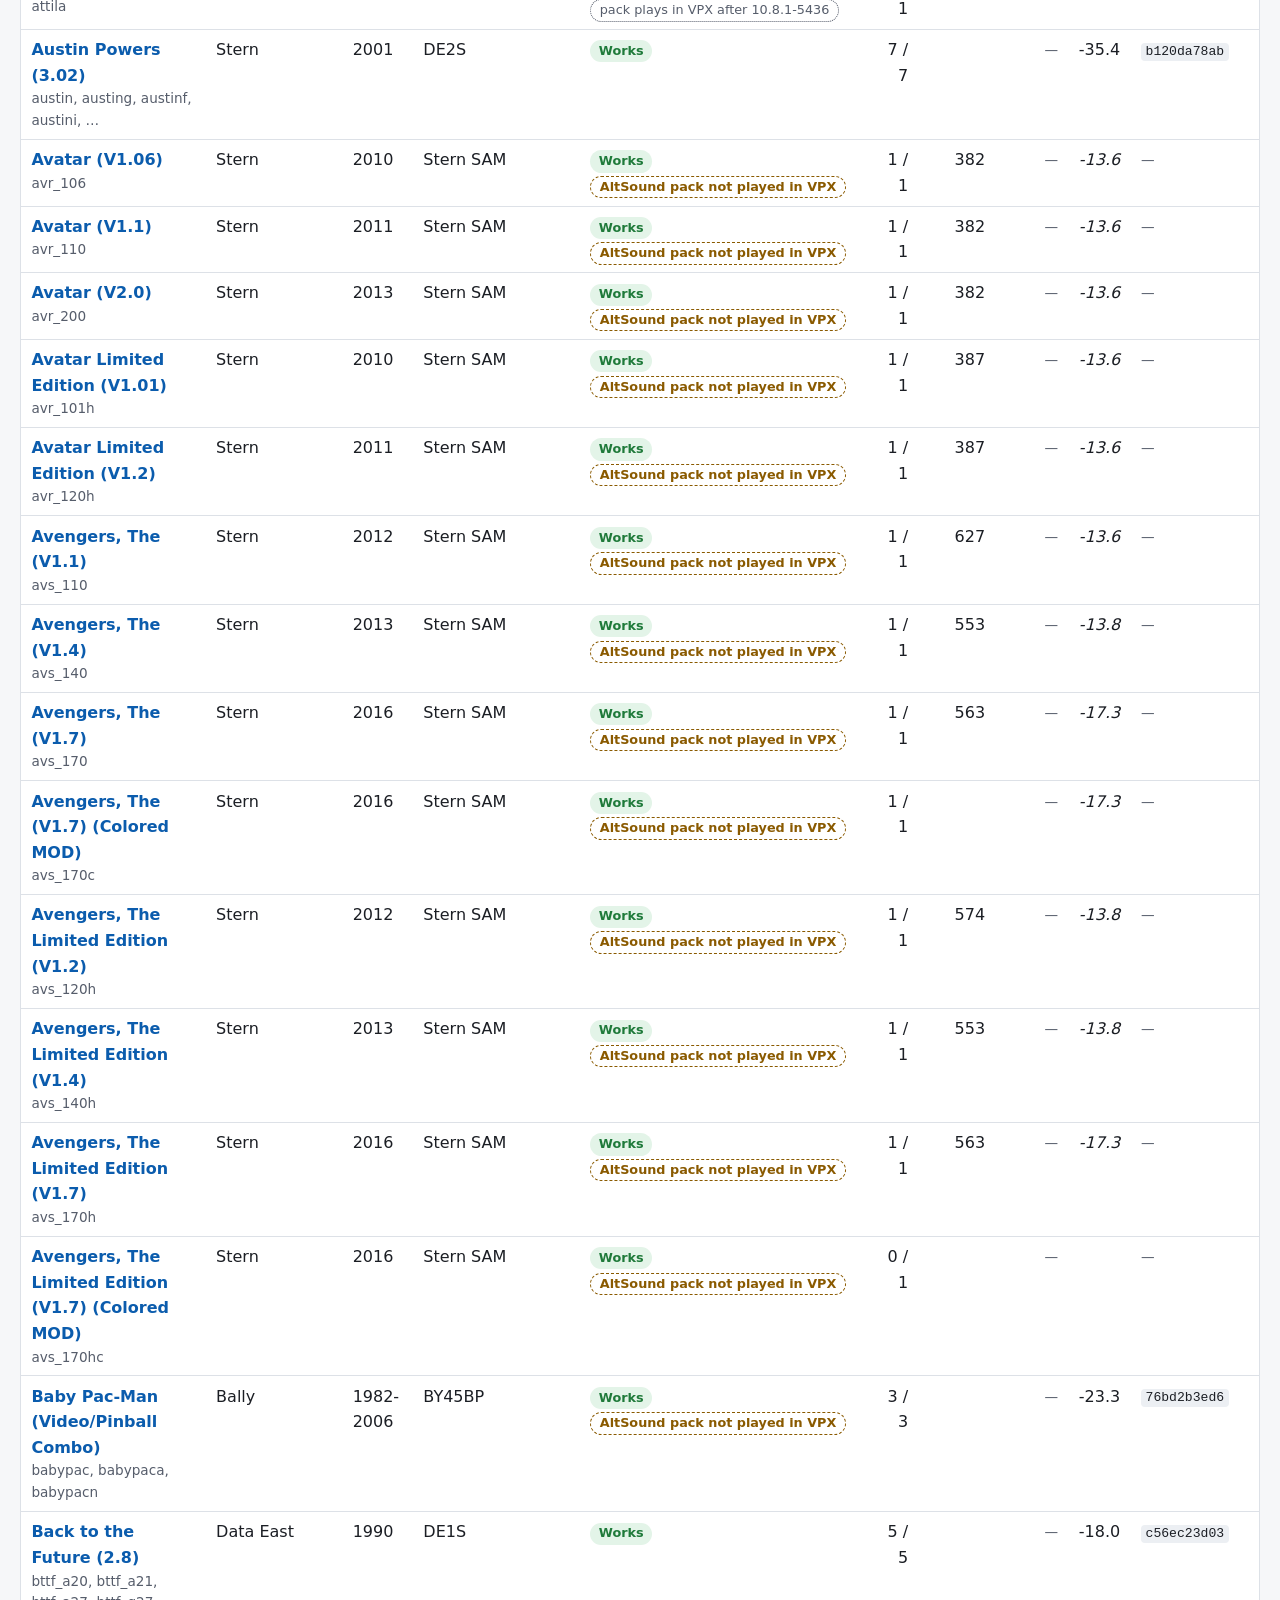
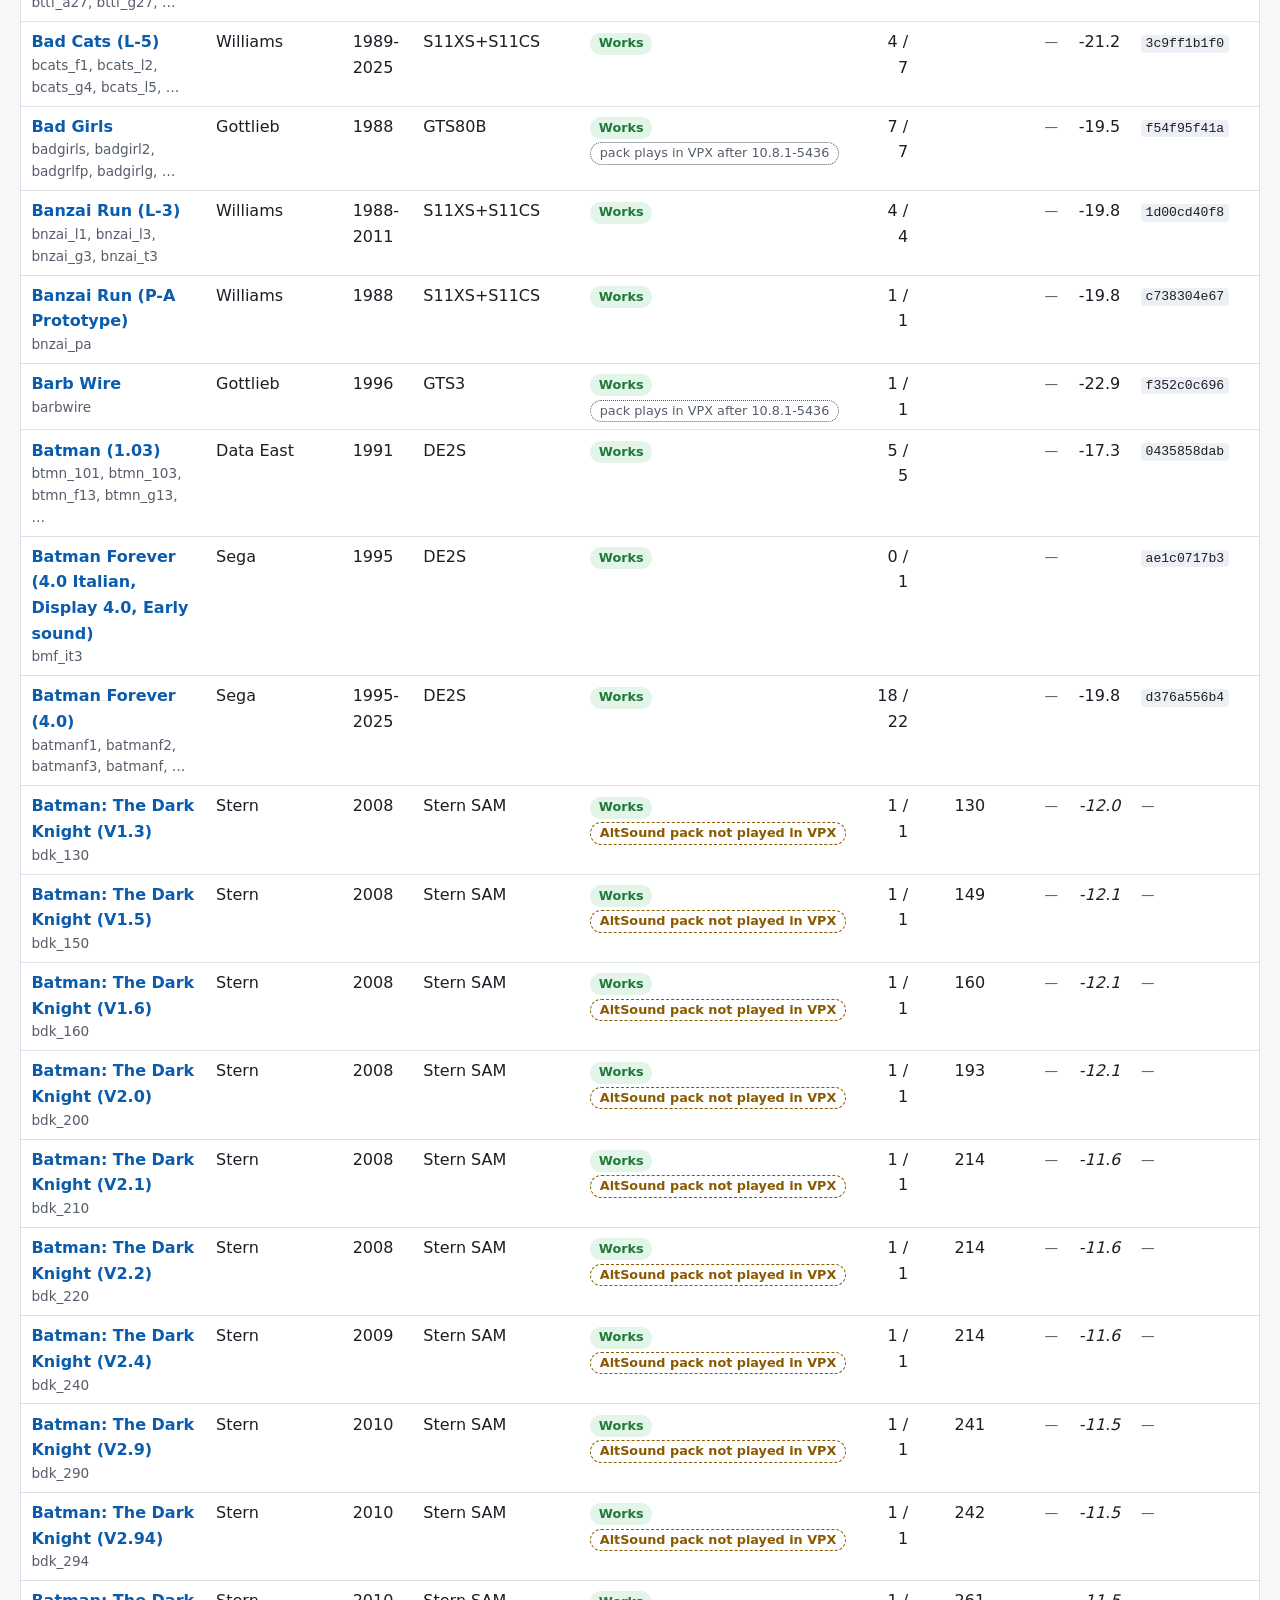
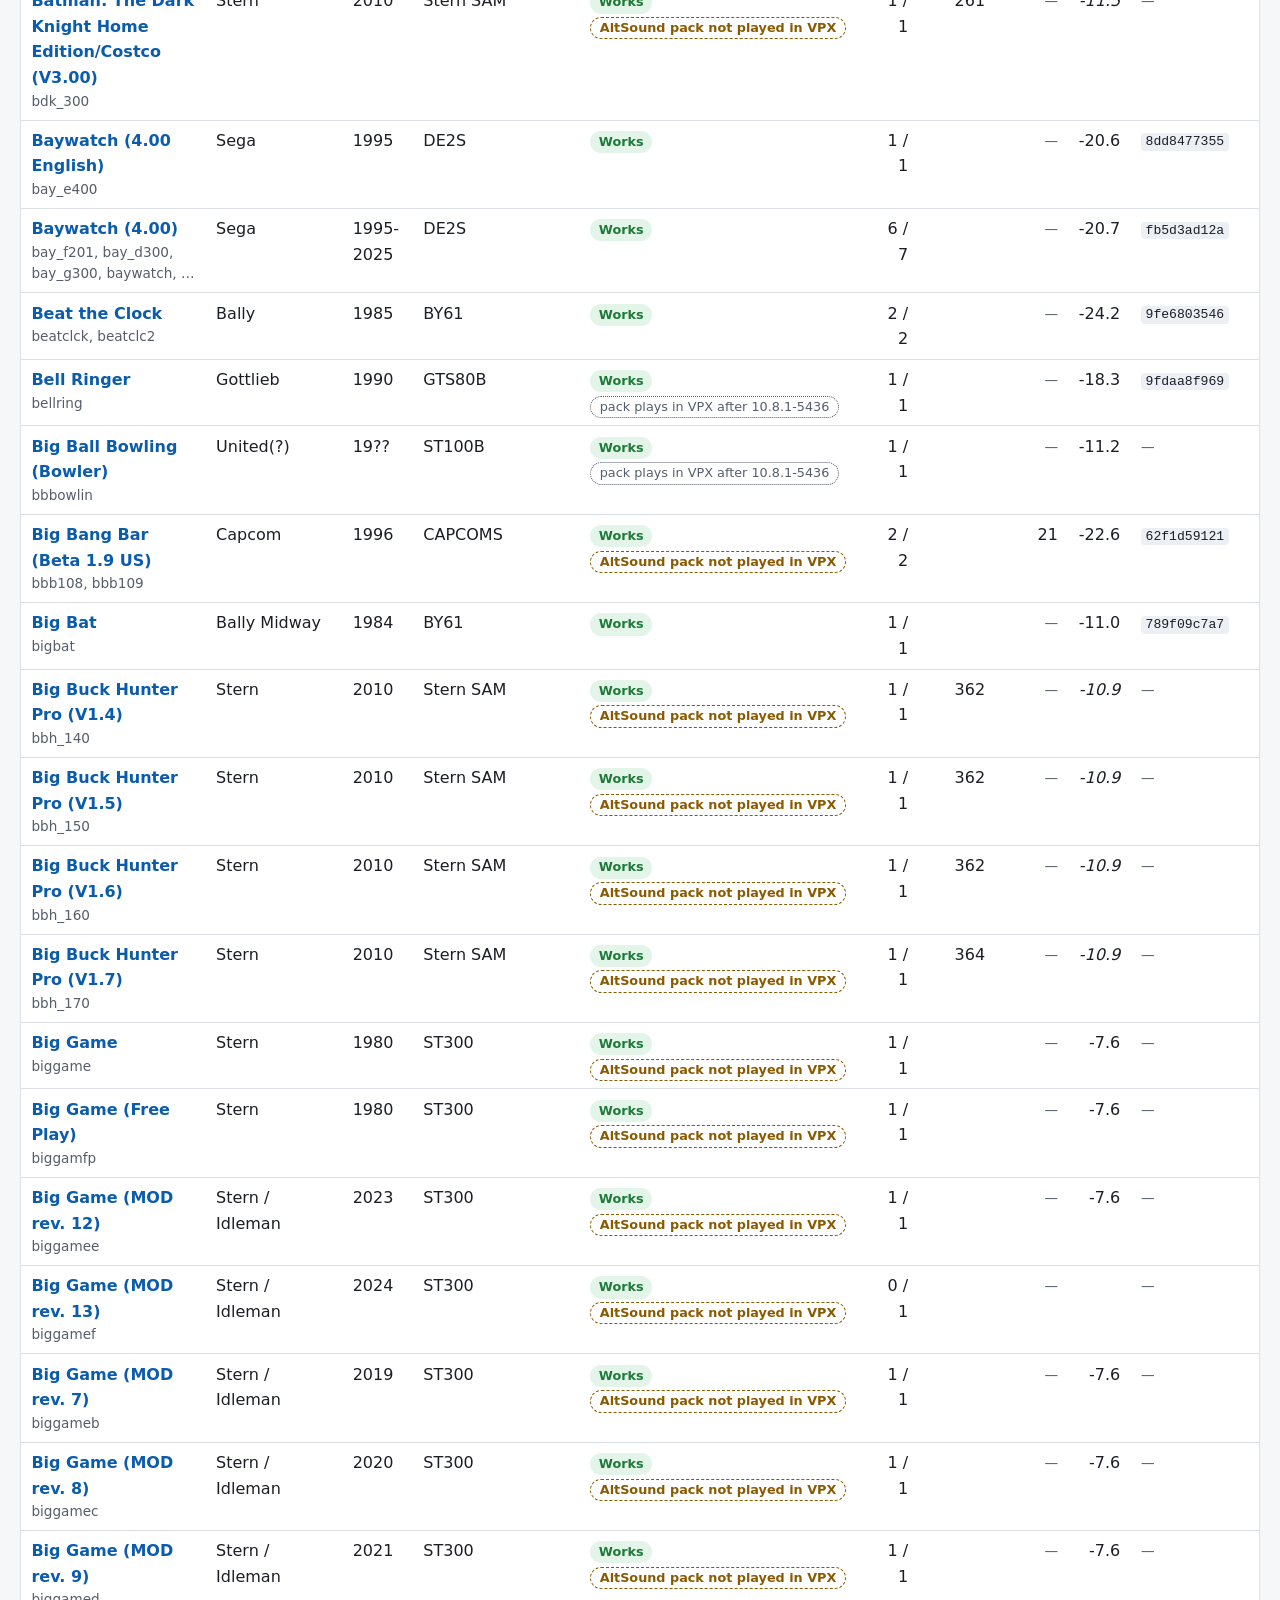
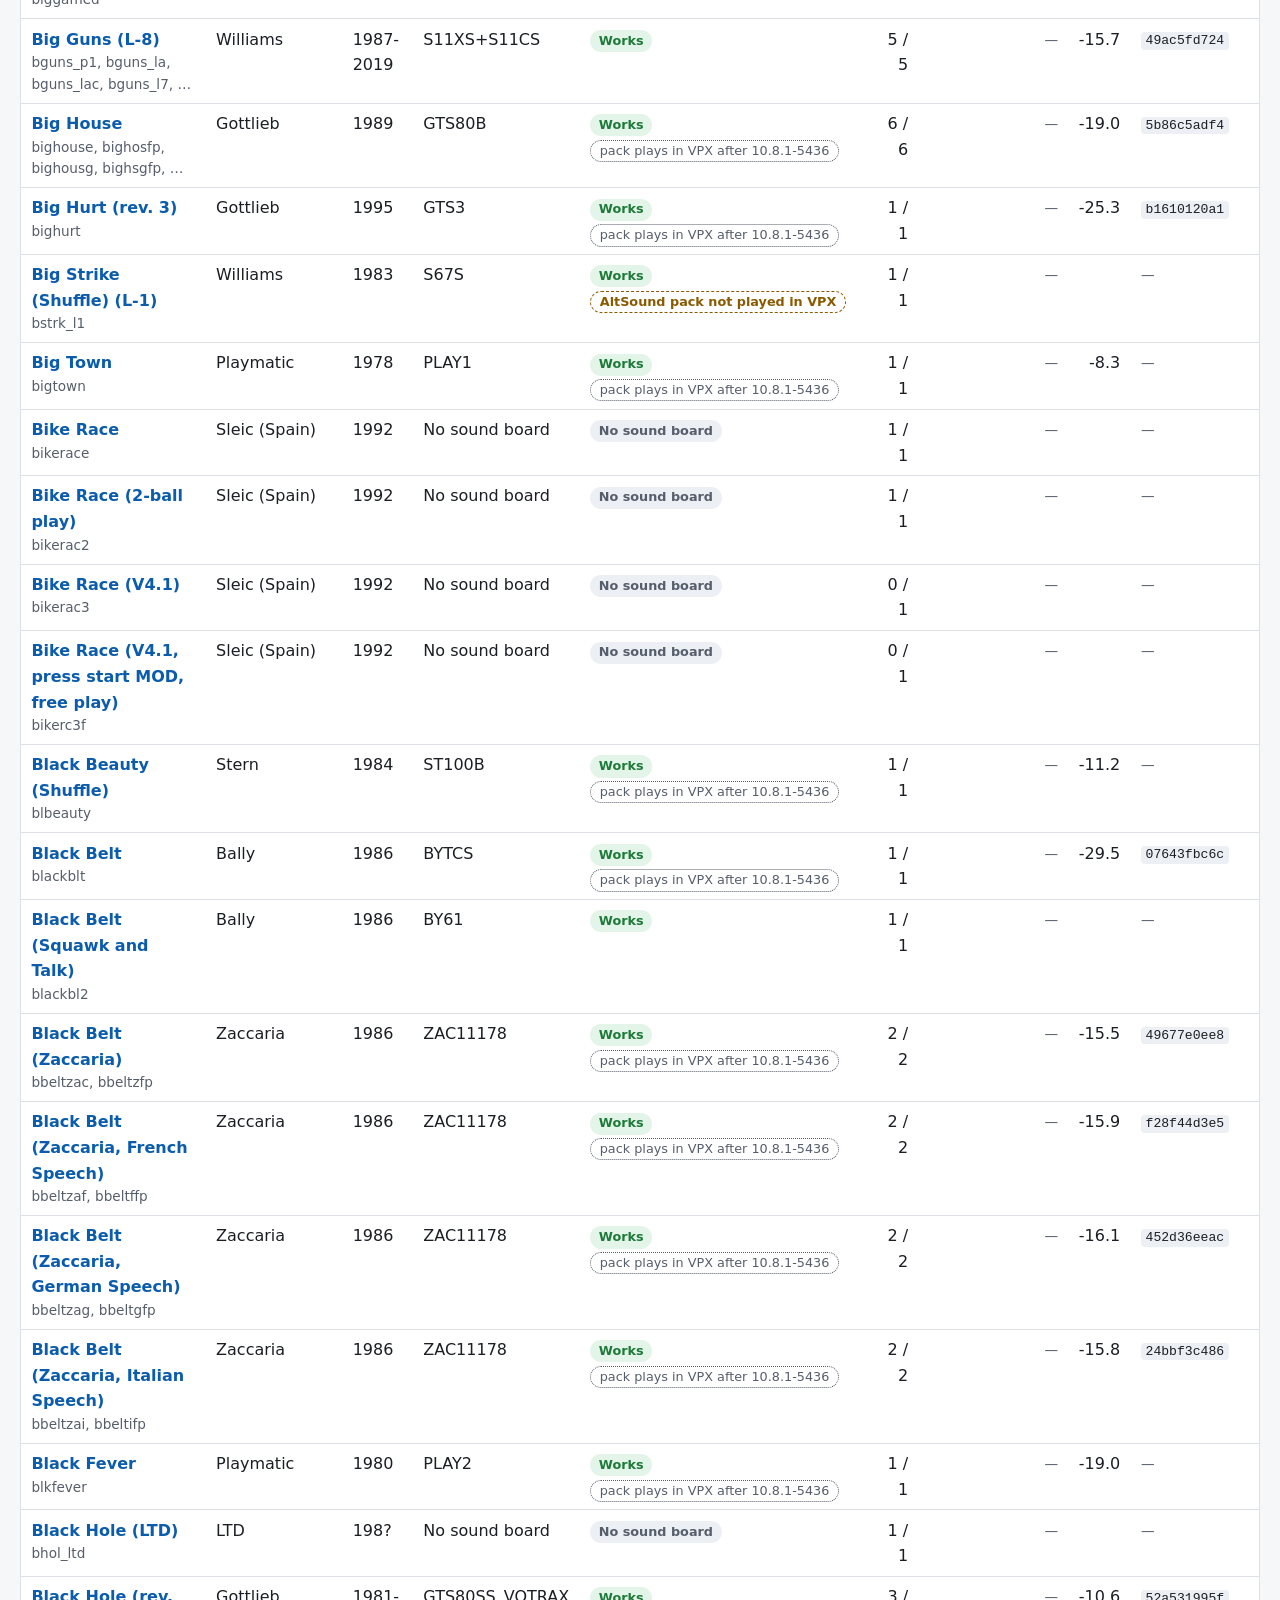
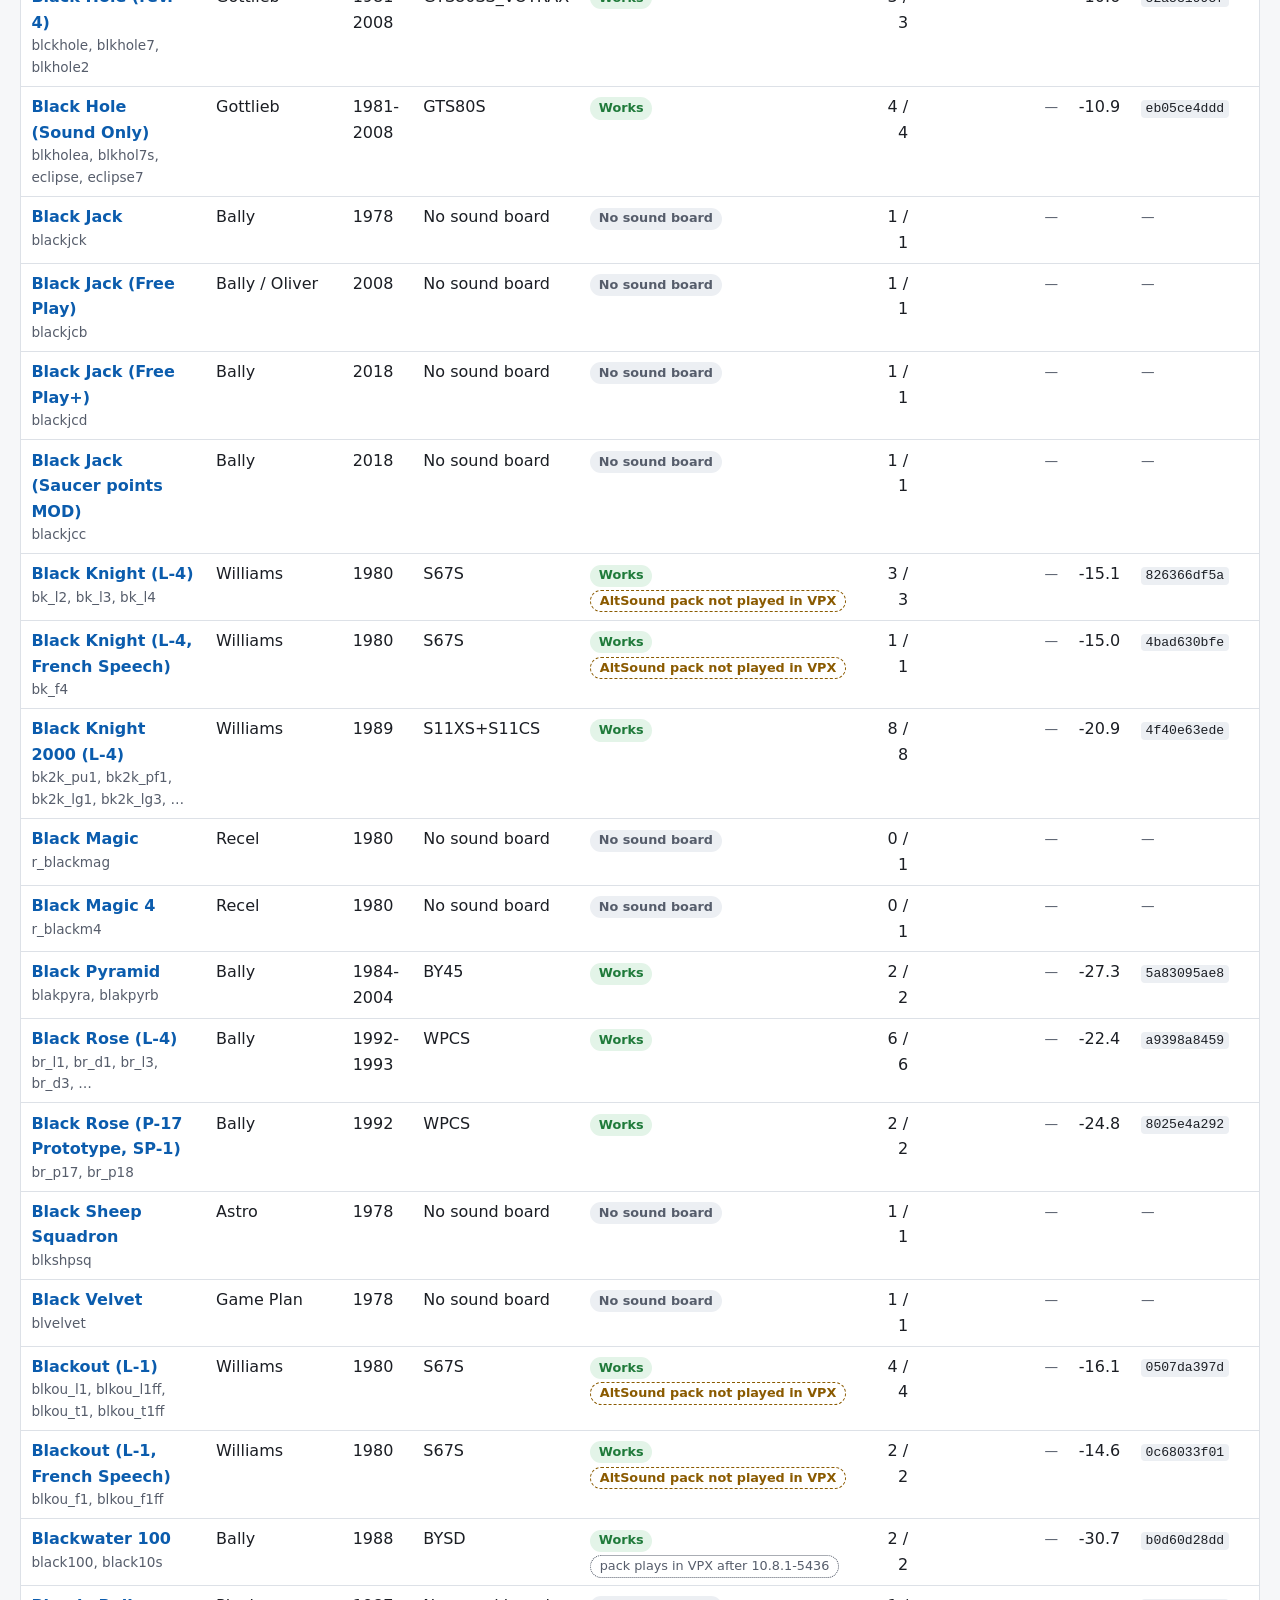
==== commit dbb9897b: "Listening page: "Send names" shares the names.csv with the shared naming Next to Export names, a Sen" ====
--- a/docs/index.html
+++ b/docs/index.html
@@ -69,7 +69,8 @@
 <h3>Sound names</h3>
 <p>Names belong to a sound ROM, not to a game version. Type names on a pack's listening page
 (<code>index.html</code>), <strong>Export names</strong> saves a <code>names.csv</code> that carries the
-sound ROM id; put it in a pack with</p>
+sound ROM id, and <strong>Send names</strong> shares that same file, after a confirmation, with the
+shared naming of sounds (public domain, CC0; nothing else is sent). Put it in a pack with</p>
 <pre><code>rom2altsound names afm_113b names.csv
 rom2altsound afm_113b --names names.csv</code></pre>
 <p>A <code>names.csv</code> fits every set of the same entry, and is refused for other sound ROMs.
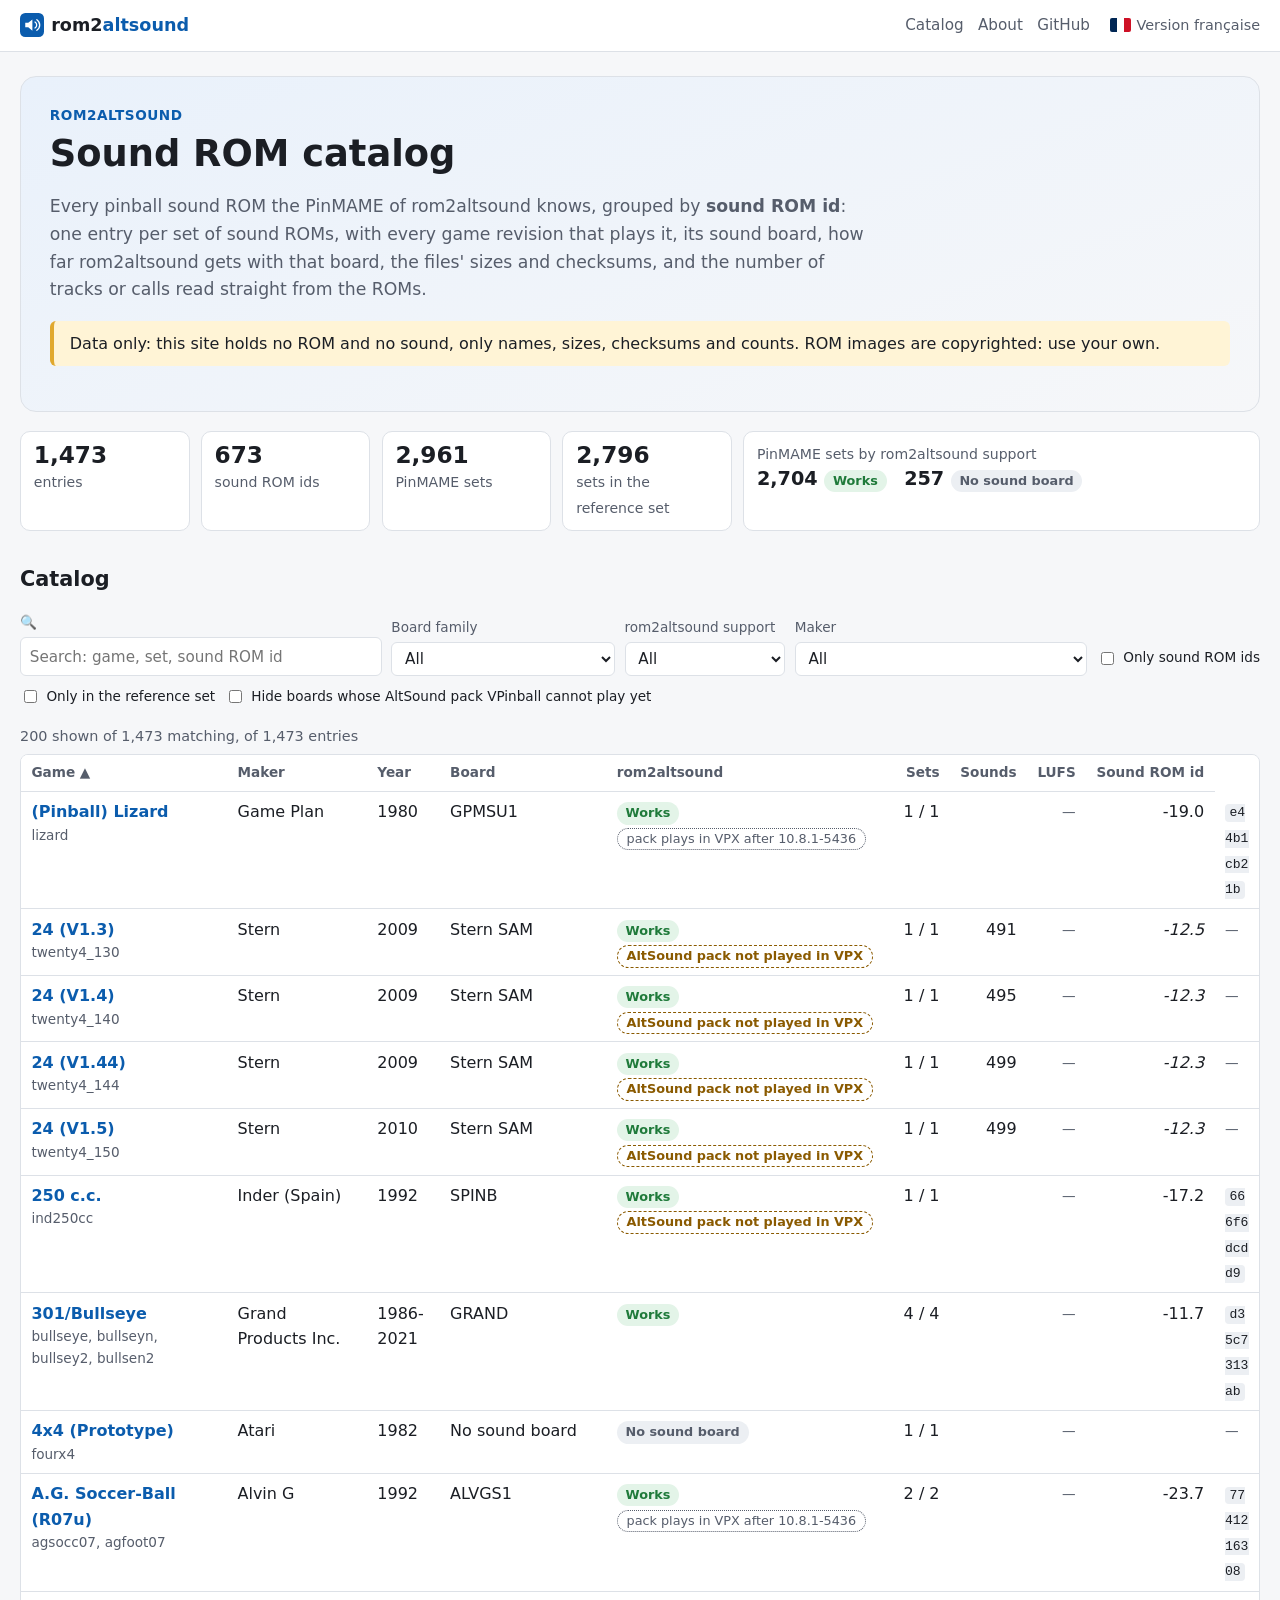
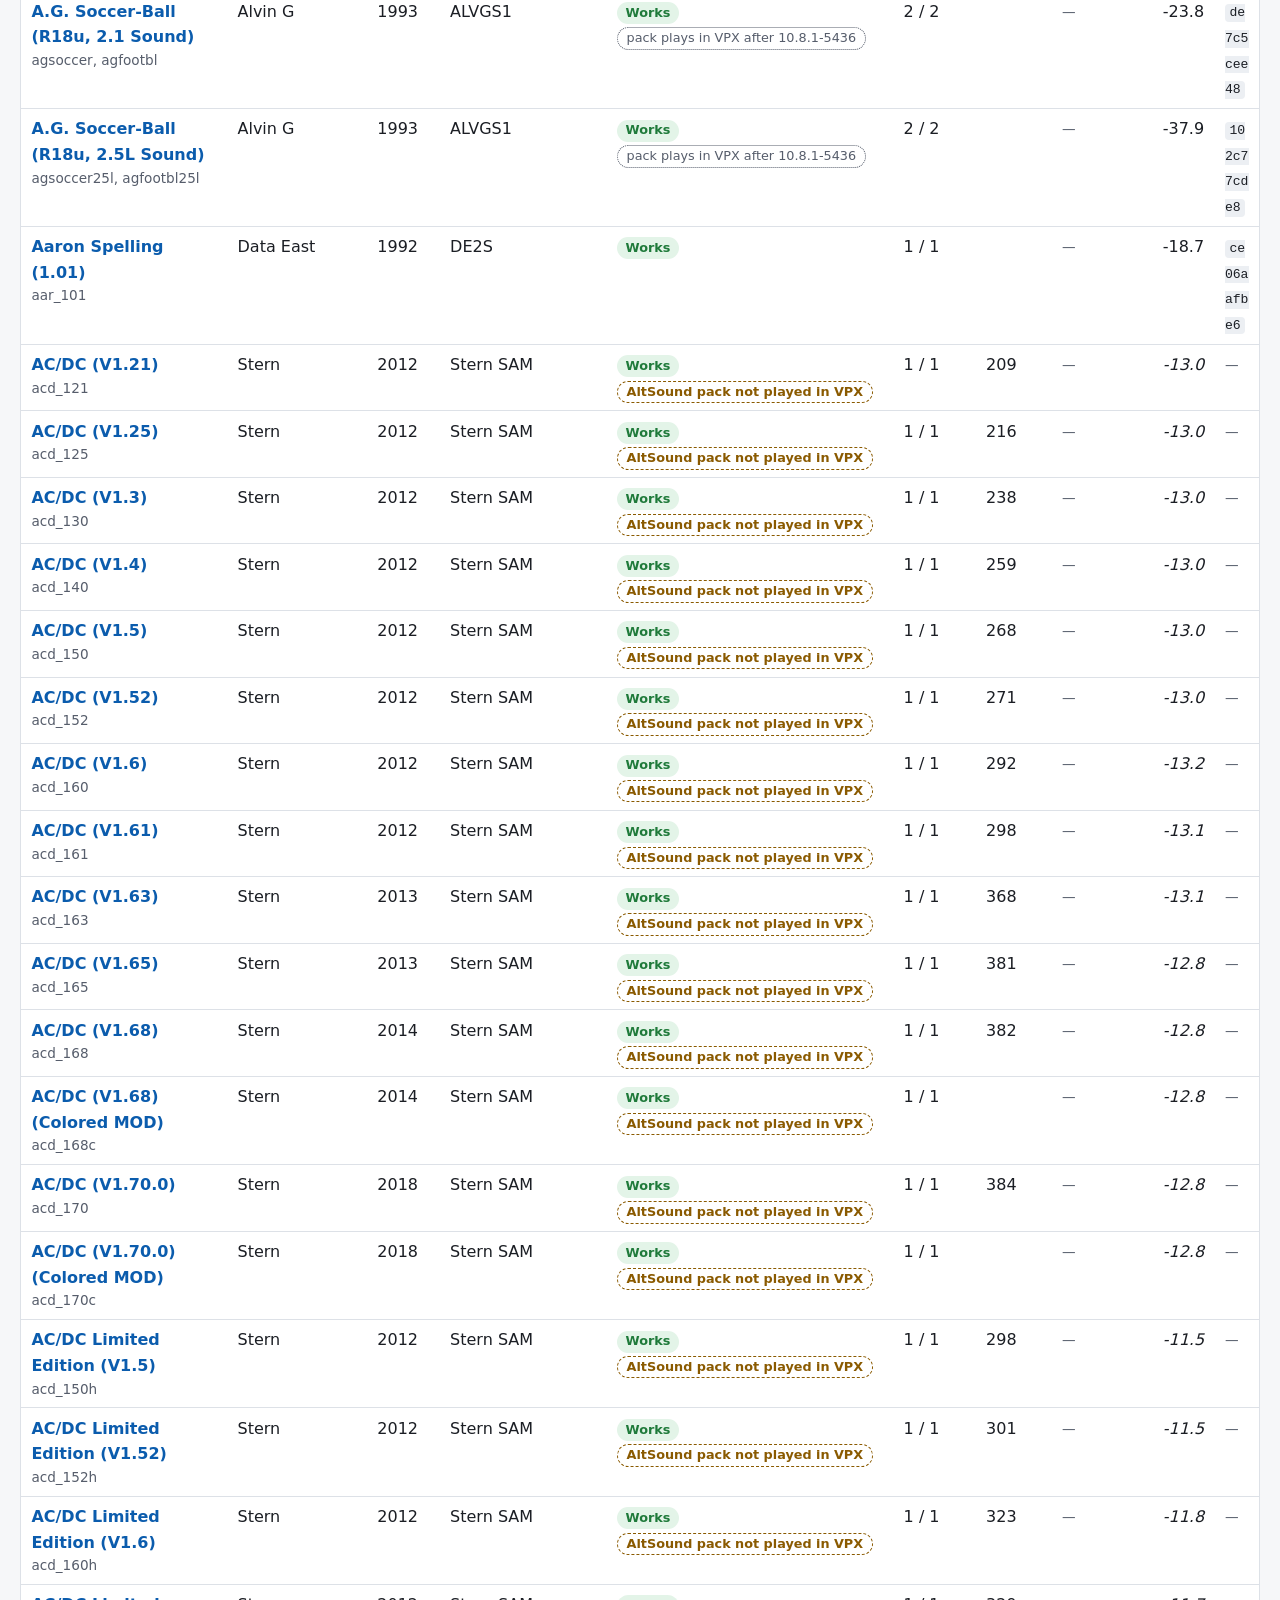
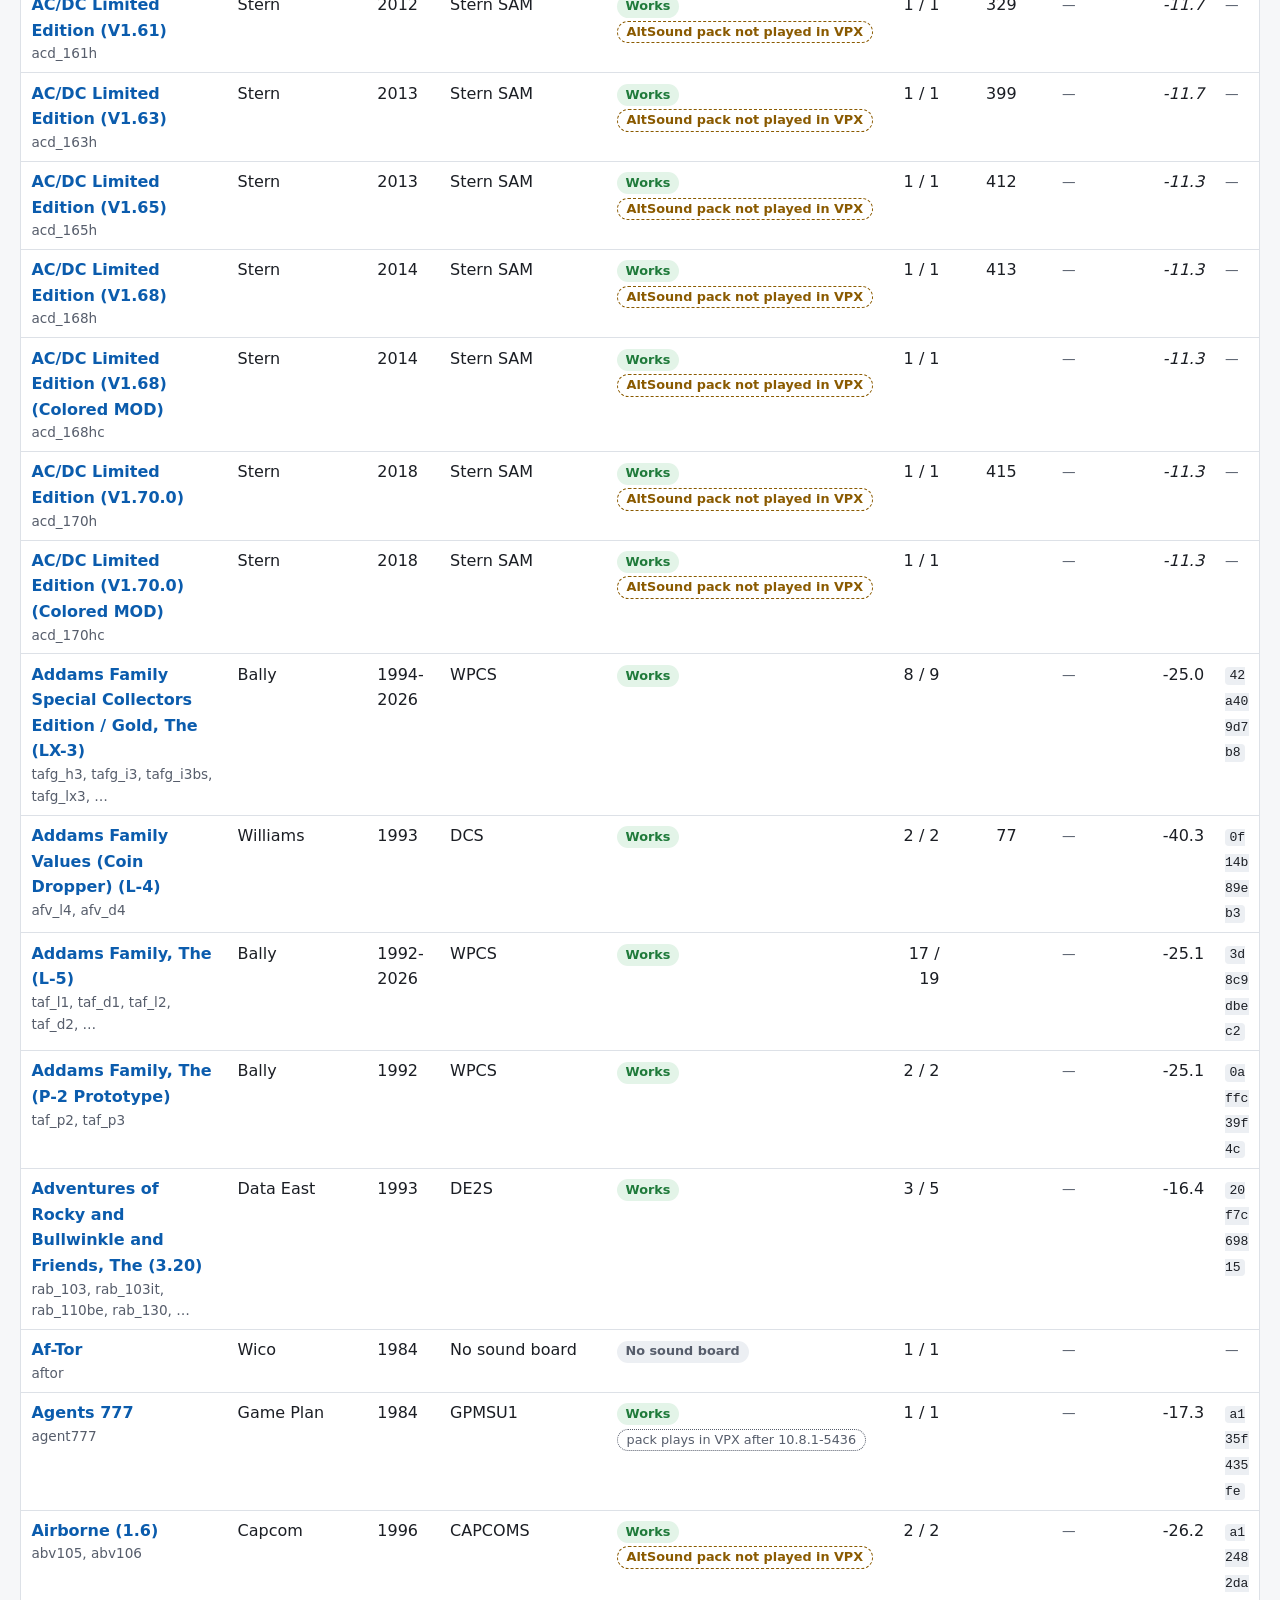
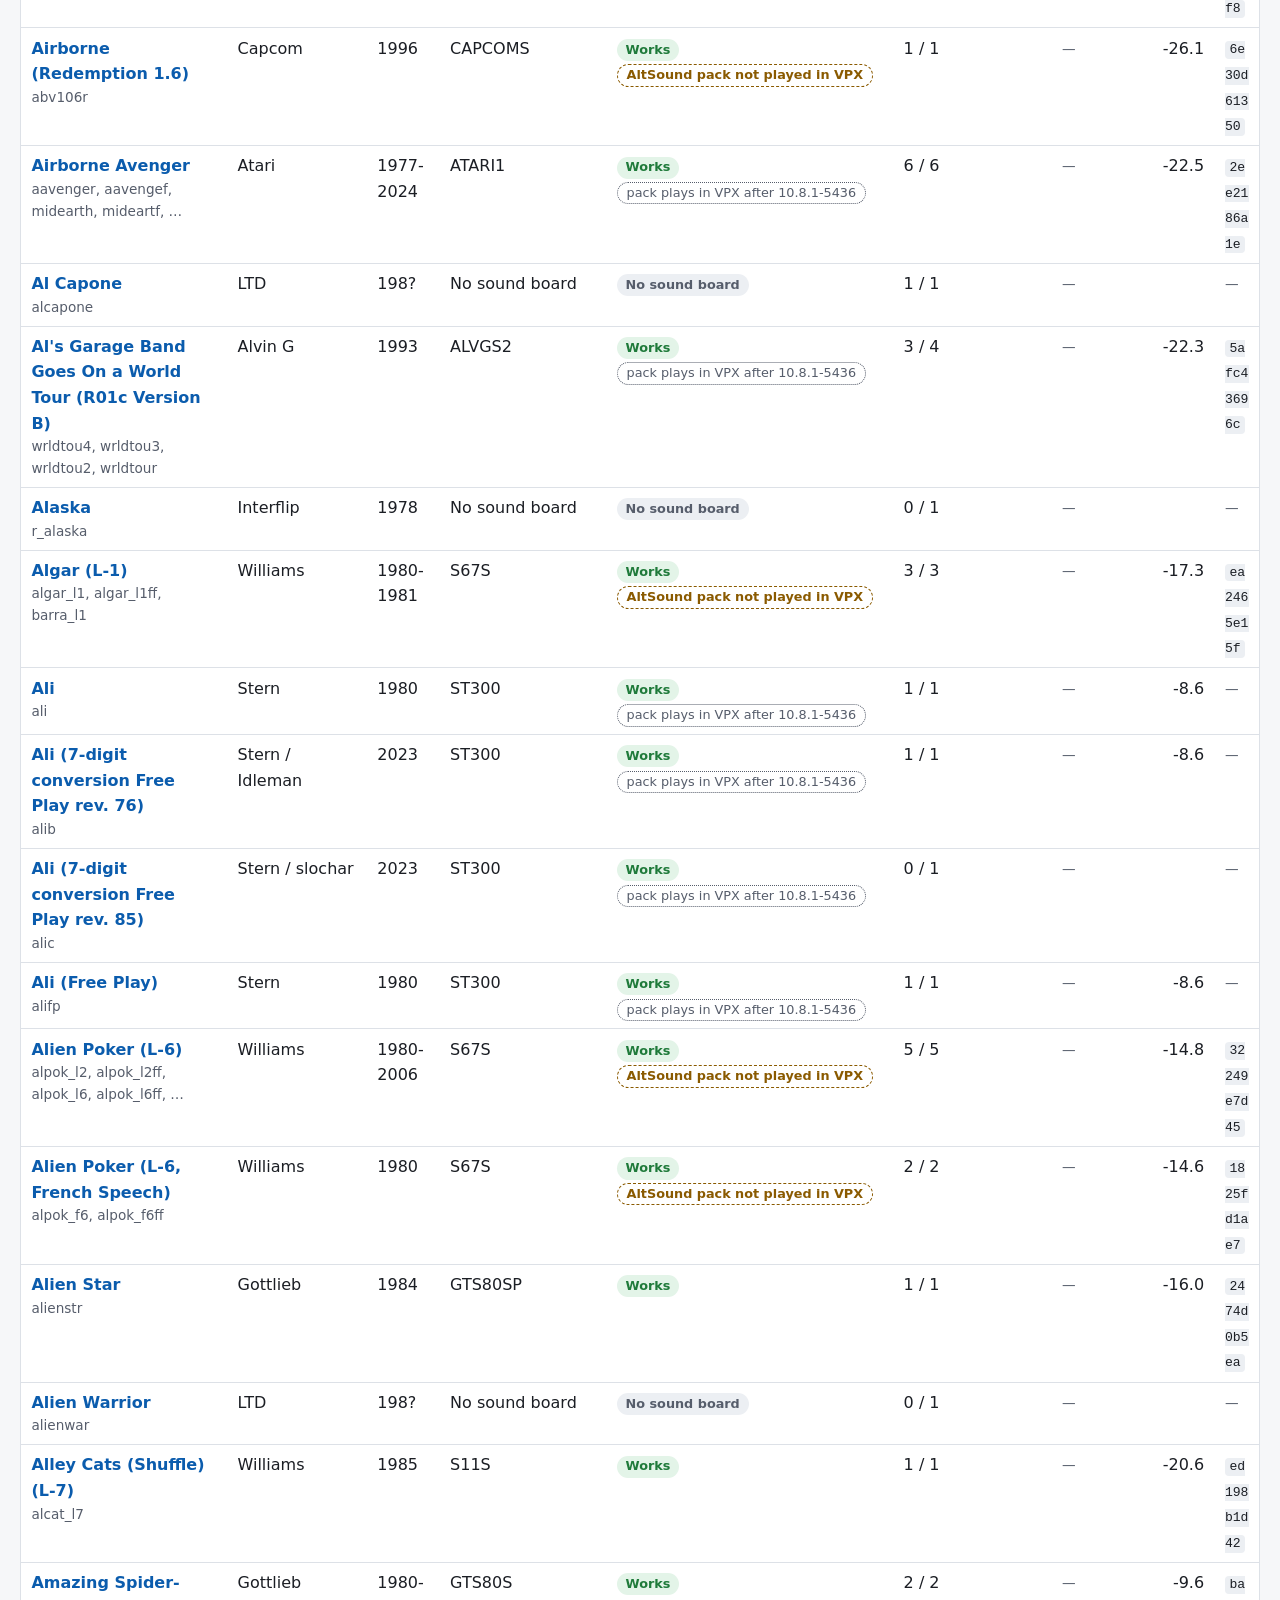
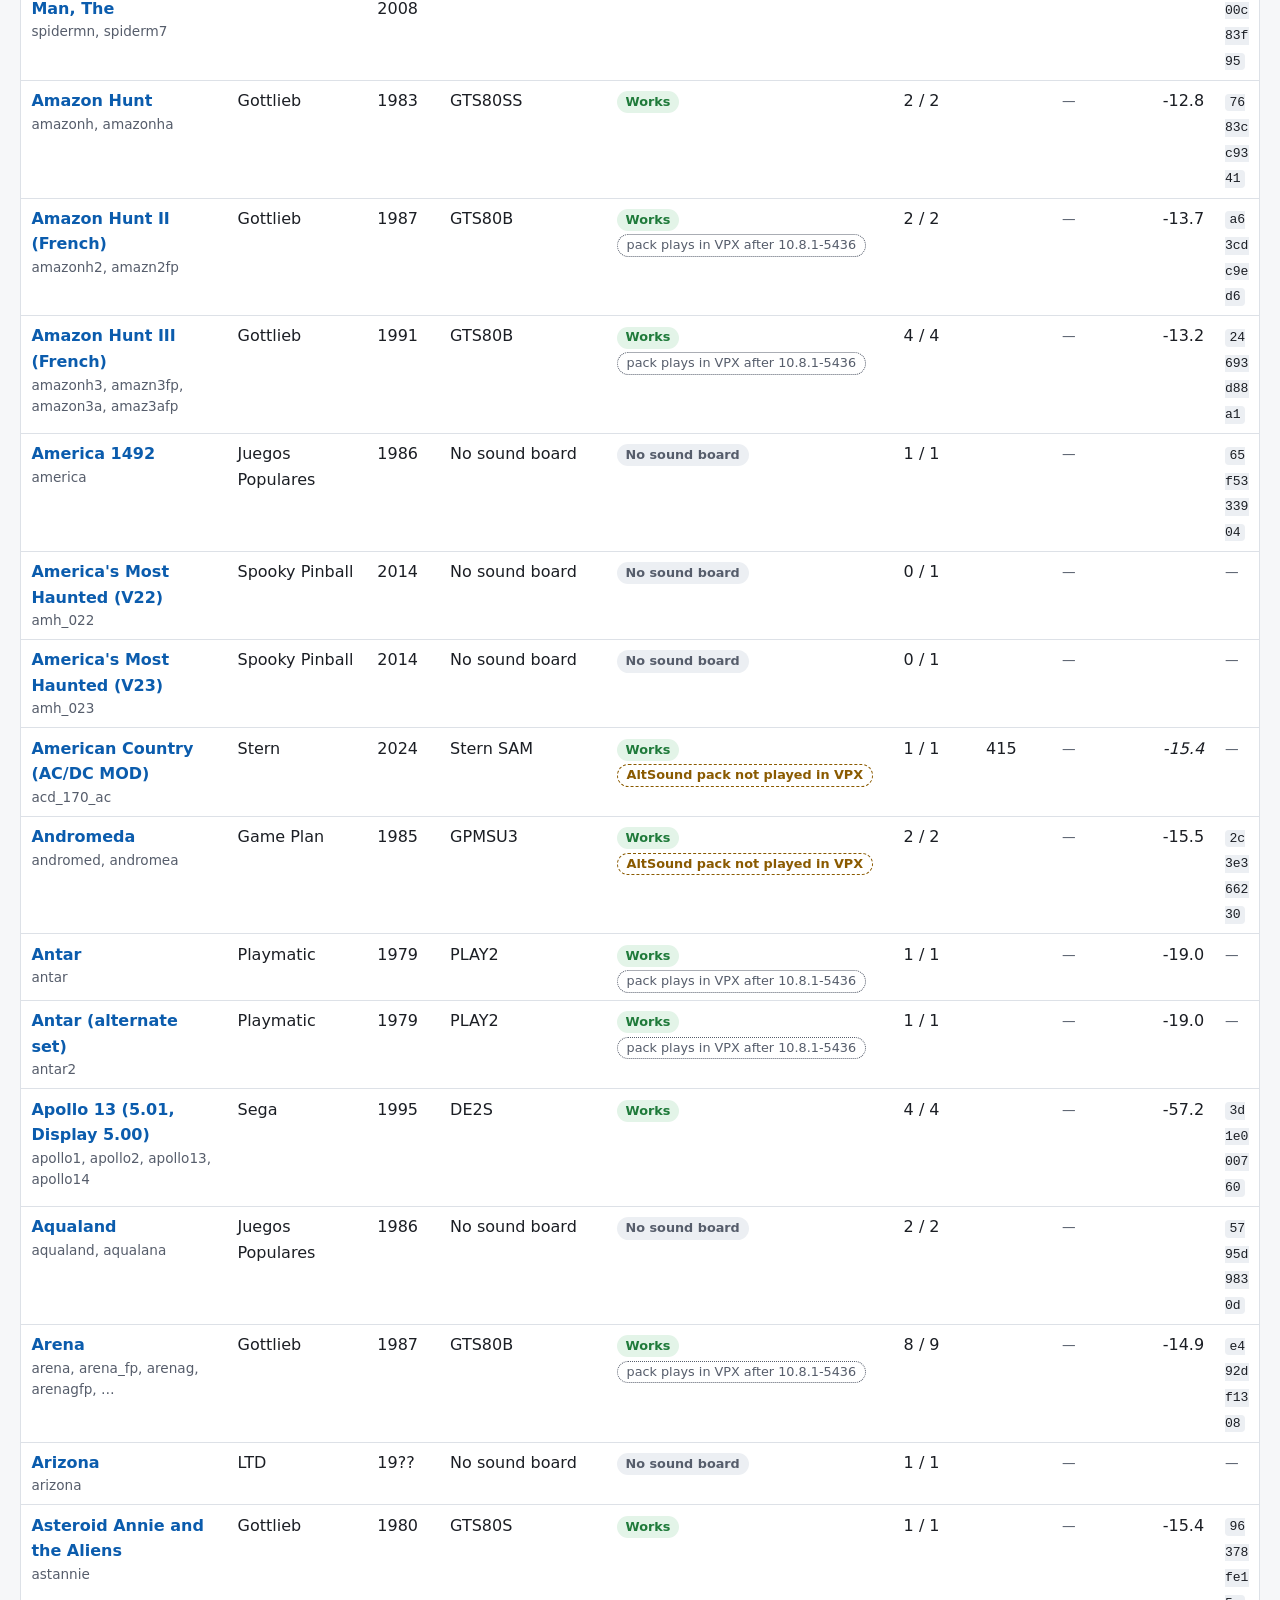
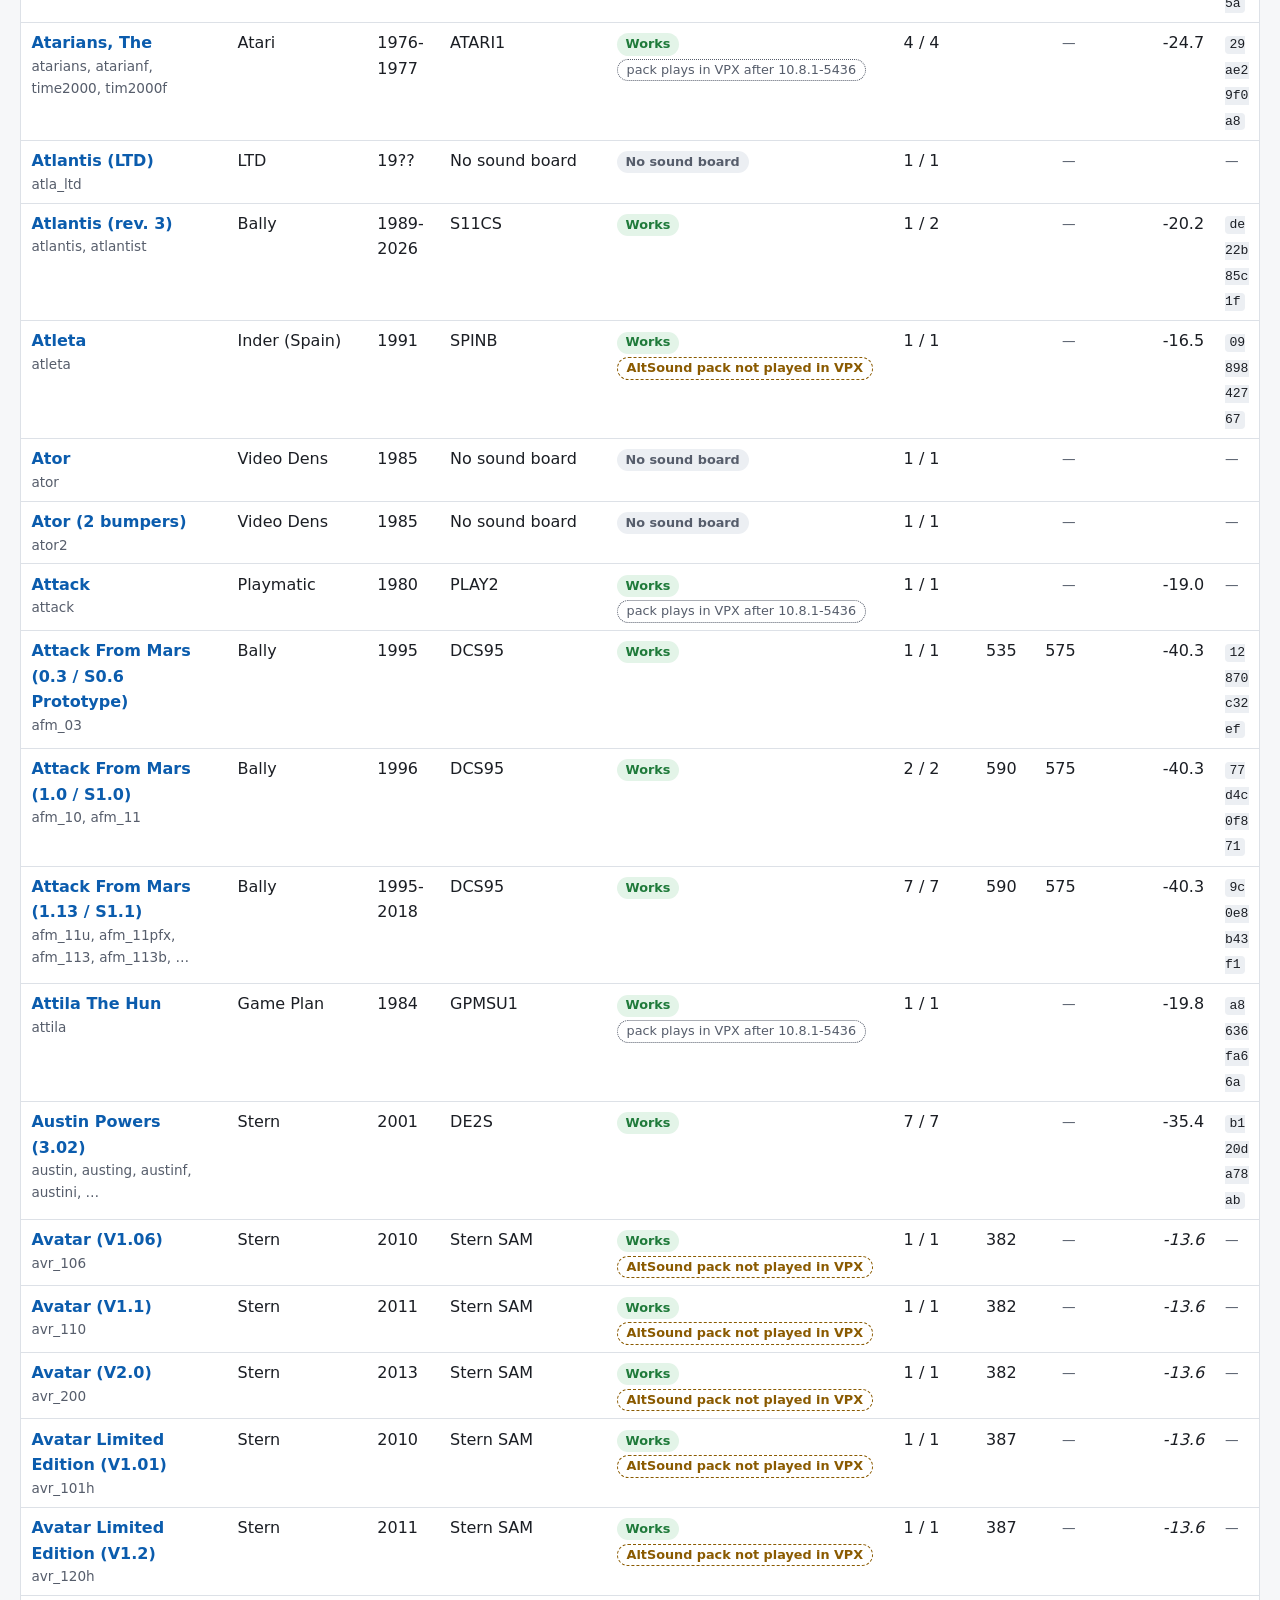
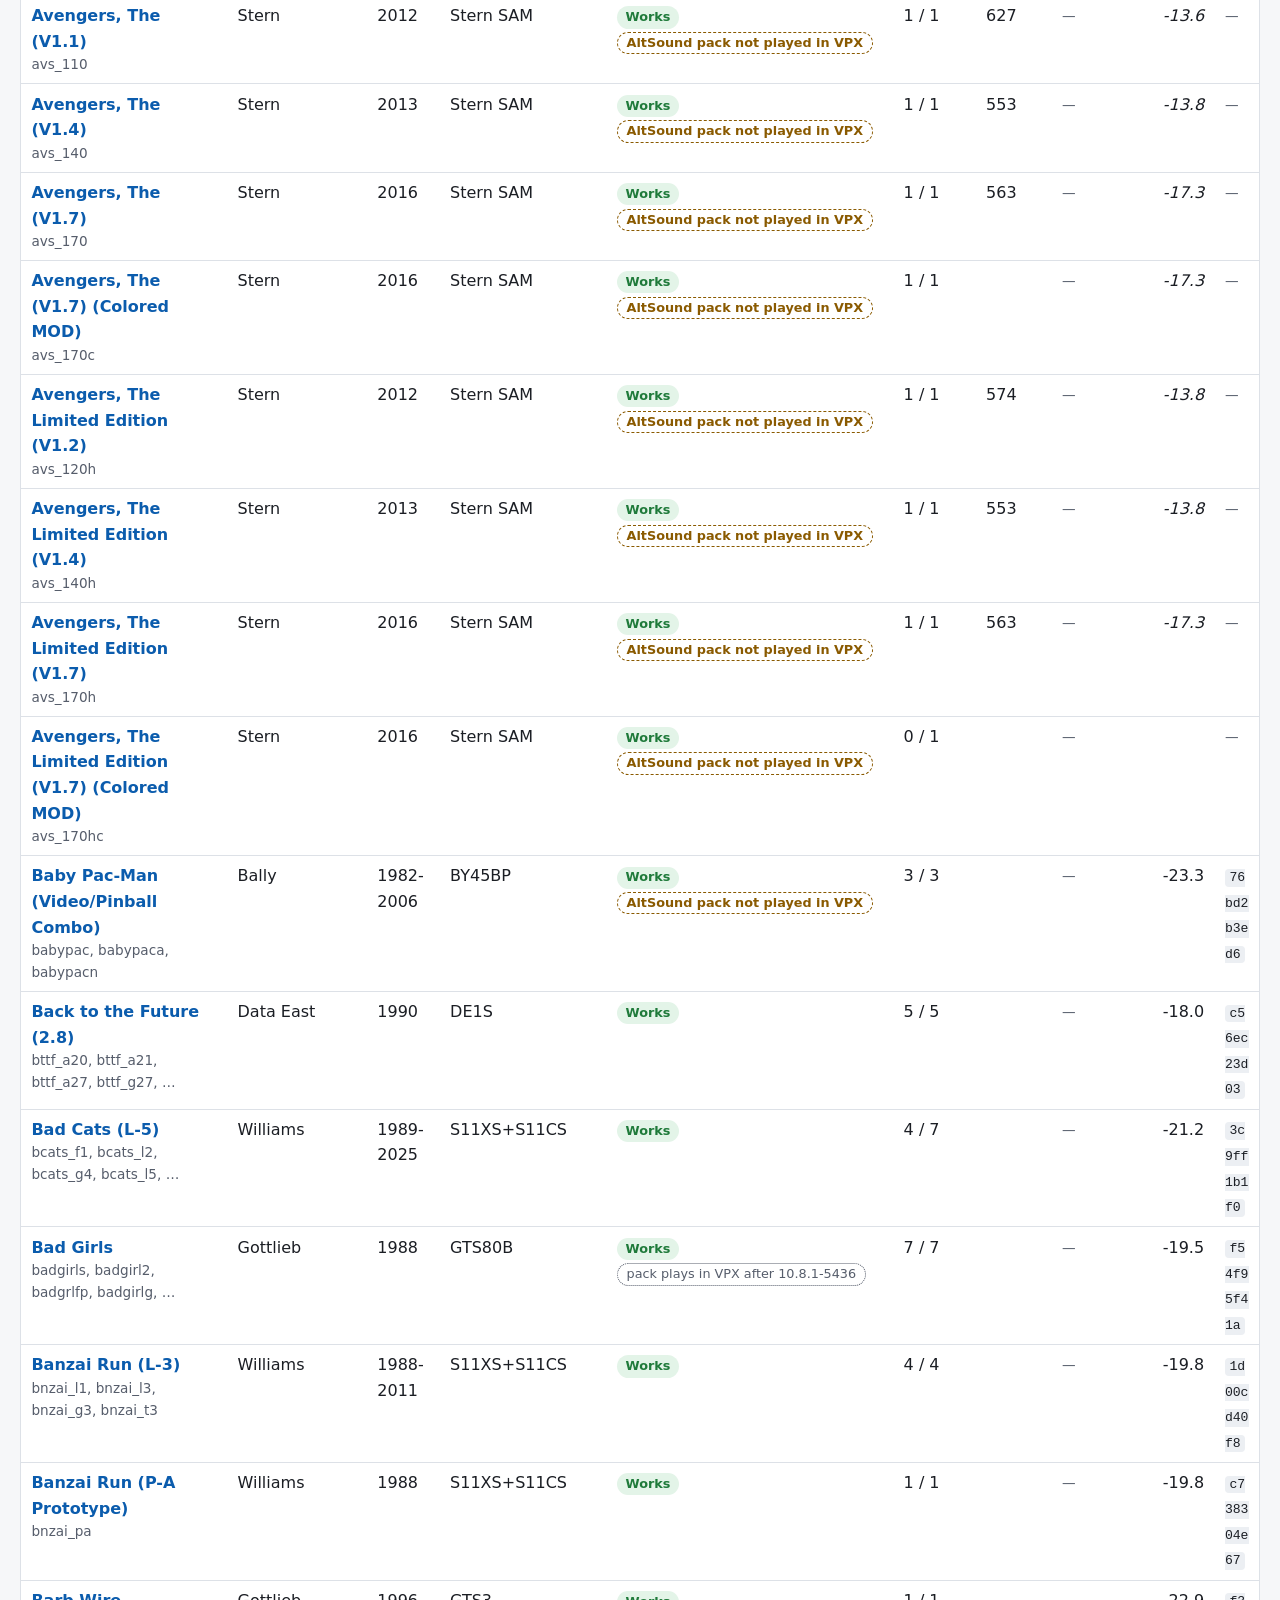
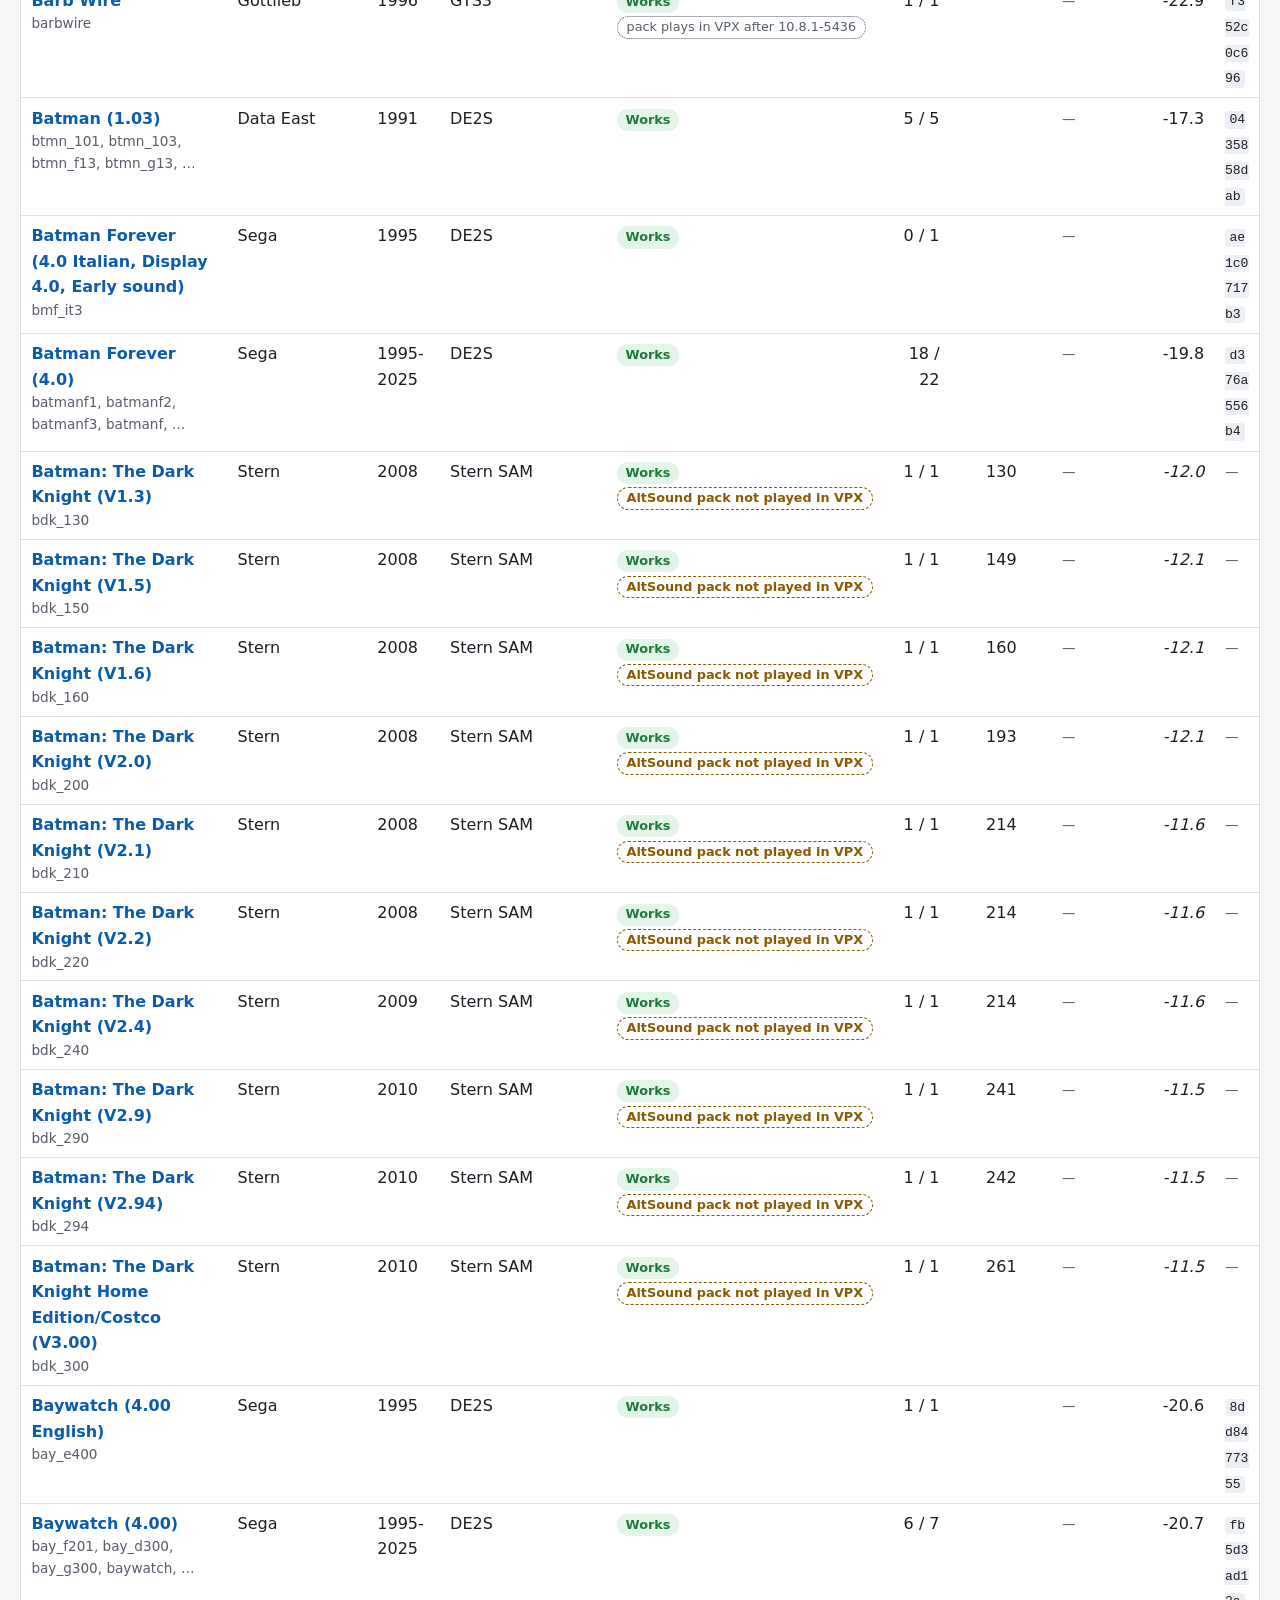
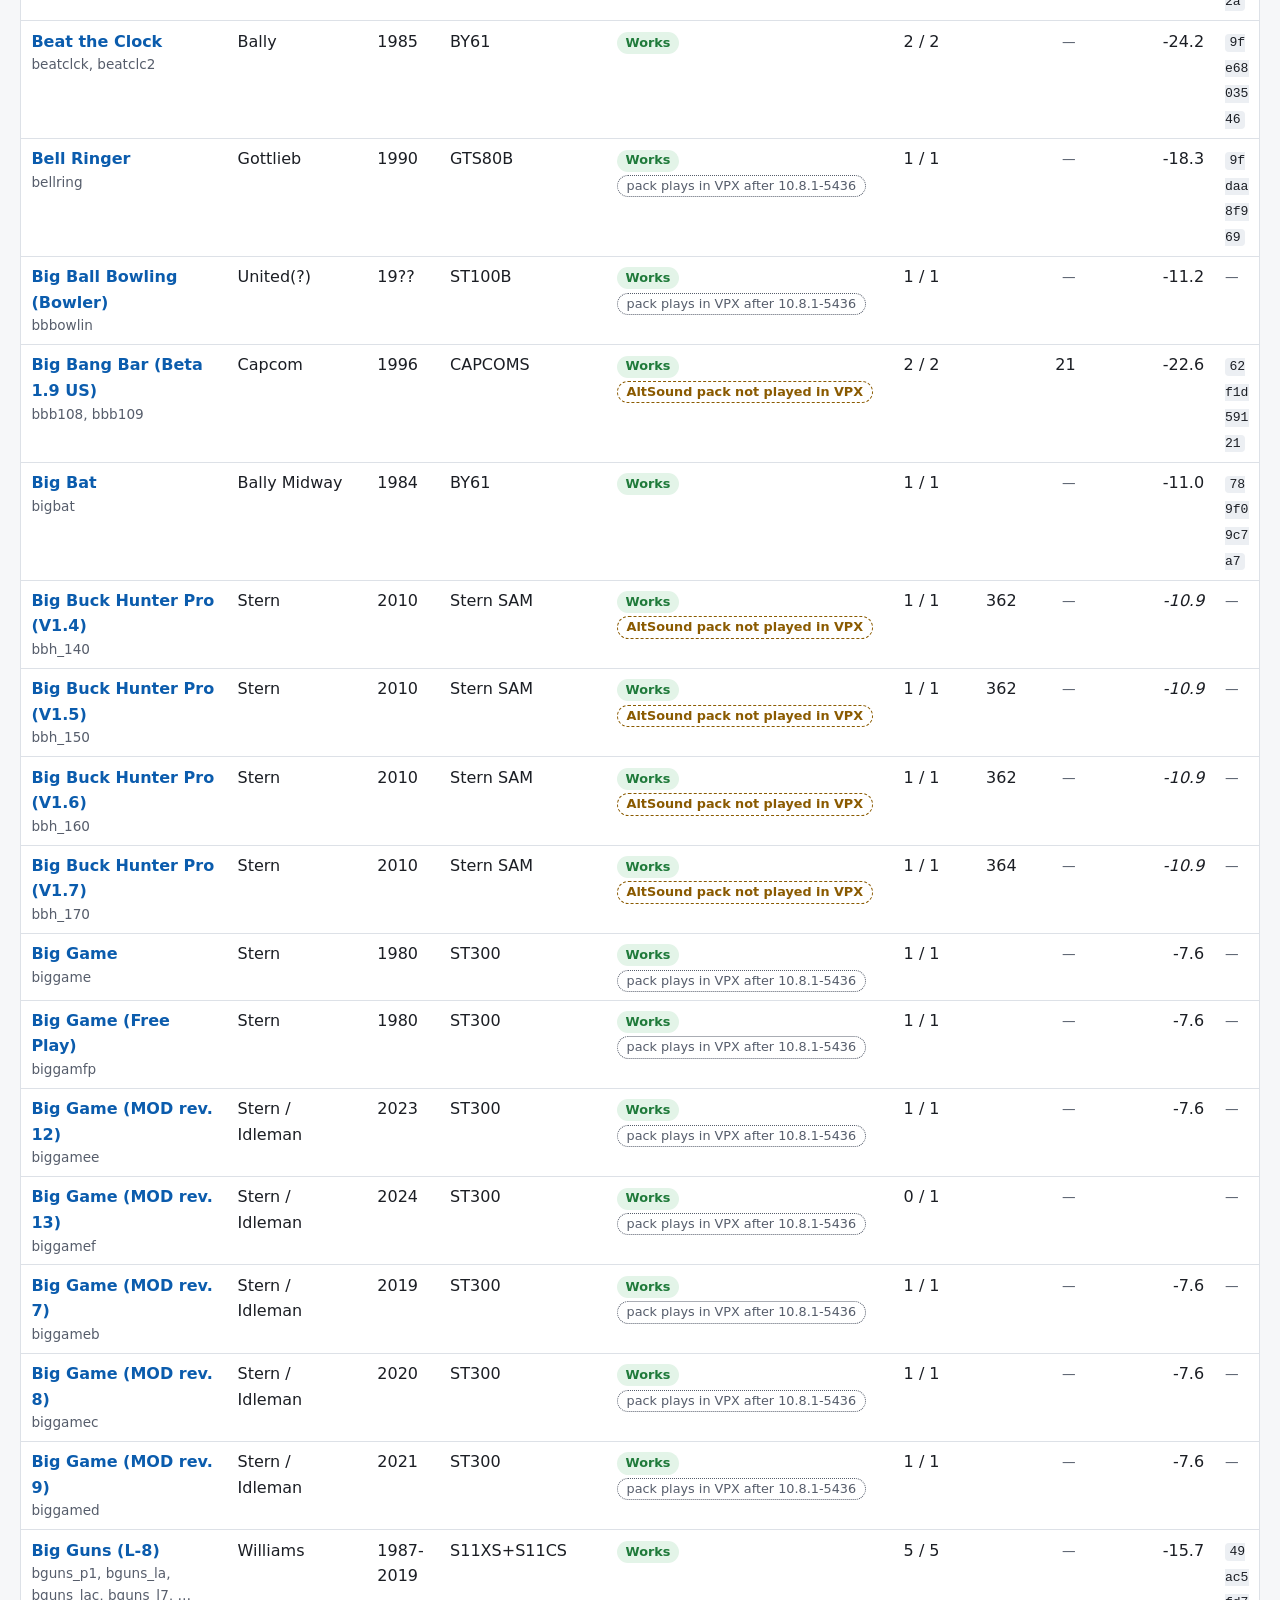
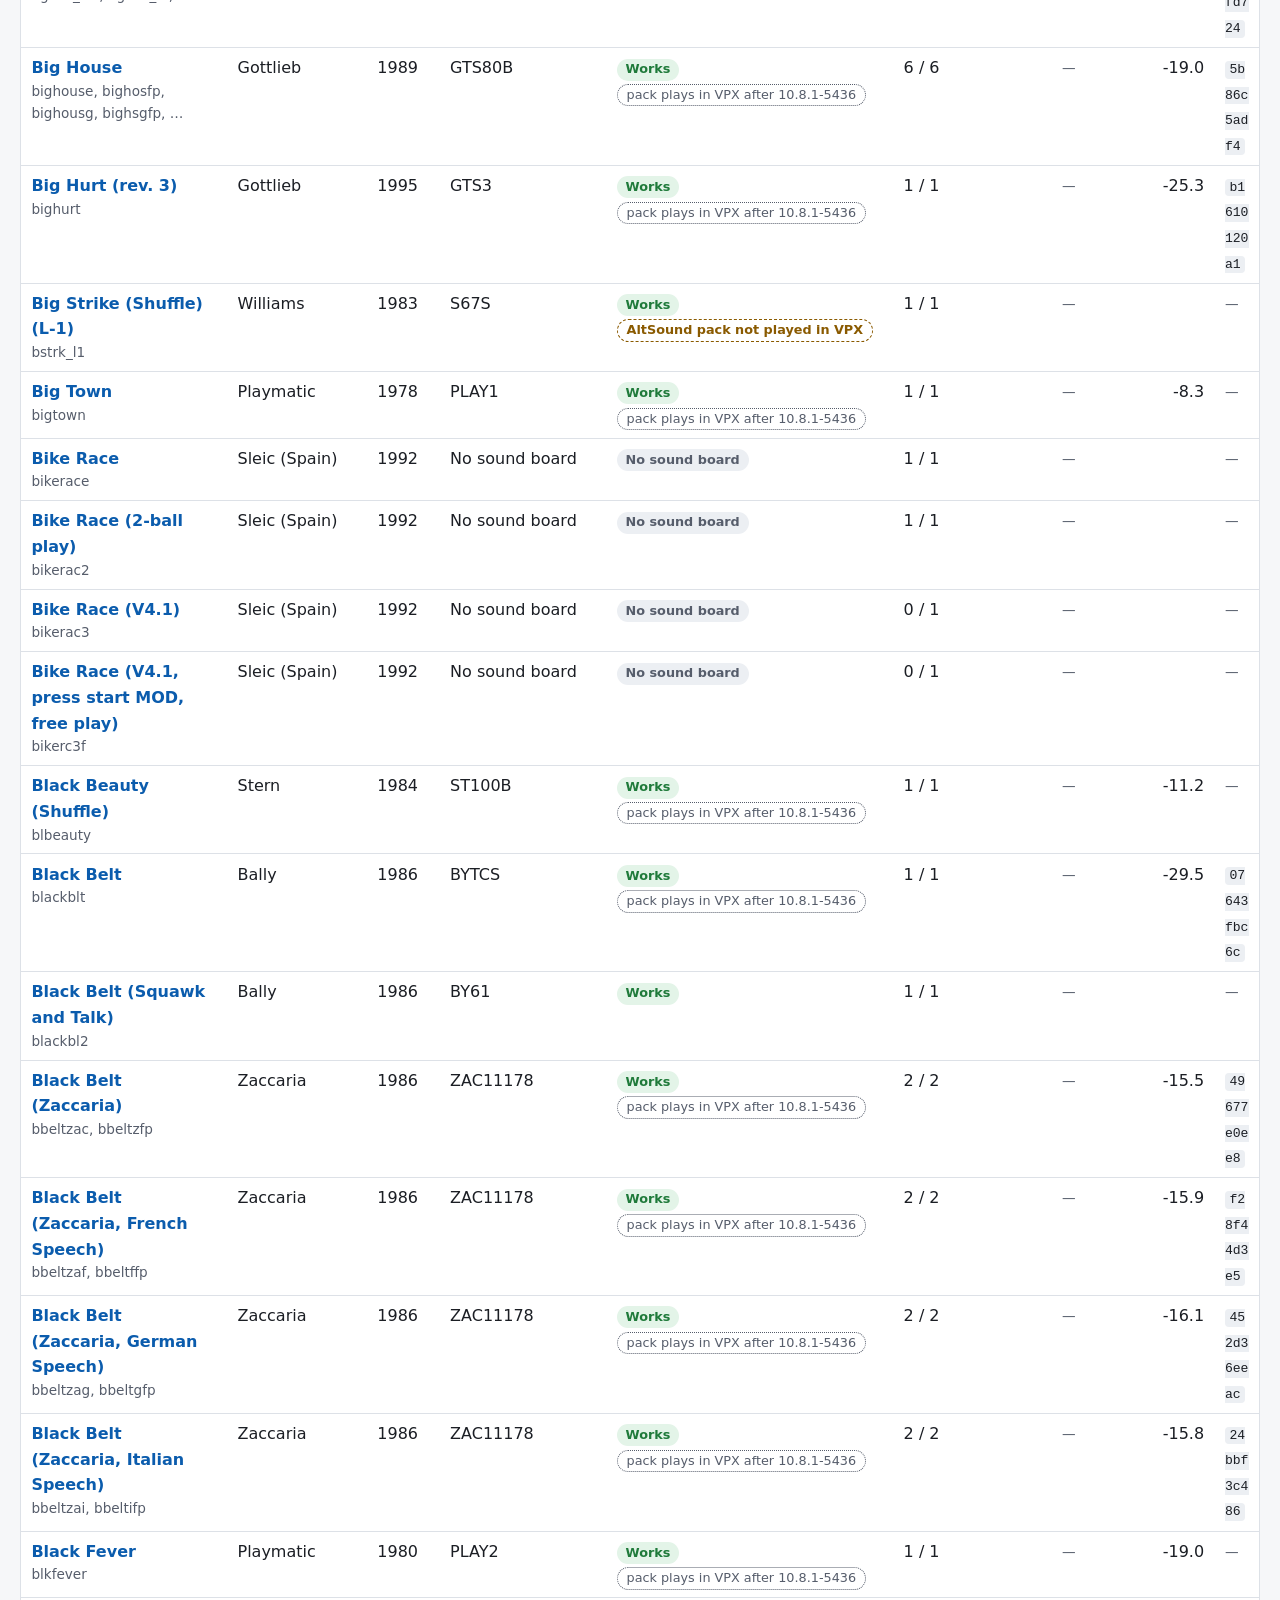
==== commit cbeb7e22: "Site: the game-driven families play in VPinball with the pending PinMAME change ASTRO, ATARI1/2, ROM" ====
--- a/docs/index.html
+++ b/docs/index.html
@@ -50,7 +50,7 @@
 <label class="check"><input type="checkbox" id="hideNoVpx"><span id="lHideNoVpx"></span></label>
 </div>
 <p id="count" class="count"></p>
-<div class="table"><table><thead><tr><th data-k="title" class="" aria-sort="none"><button type="button">Game</button></th><th data-k="maker" class="hide-sm" aria-sort="none"><button type="button">Maker</button></th><th data-k="year" class="" aria-sort="none"><button type="button">Year</button></th><th data-k="family" class="" aria-sort="none"><button type="button">Board</button></th><th data-k="support" class="" aria-sort="none"><button type="button">rom2altsound</button></th><th data-k="sets" class="num" aria-sort="none"><button type="button">Sets</button></th><th data-k="sounds" class="num" aria-sort="none"><button type="button">Sounds</button></th><th data-k="names" class="num" aria-sort="none"><button type="button">Names</button></th><th data-k="lufs" class="num" aria-sort="none"><button type="button">LUFS</button></th><th data-k="id" class="hide-sm" aria-sort="none"><button type="button">Sound ROM id</button></th></tr></thead><tbody id="rows"></tbody></table></div>
+<div class="table"><table><thead><tr><th data-k="title" class="" aria-sort="none"><button type="button">Game</button></th><th data-k="maker" class="hide-sm" aria-sort="none"><button type="button">Maker</button></th><th data-k="year" class="" aria-sort="none"><button type="button">Year</button></th><th data-k="family" class="" aria-sort="none"><button type="button">Board</button></th><th data-k="support" class="" aria-sort="none"><button type="button">rom2altsound</button></th><th data-k="sets" class="num" aria-sort="none"><button type="button">Sets</button></th><th data-k="sounds" class="num" aria-sort="none"><button type="button">Sounds</button></th><th data-k="lufs" class="num" aria-sort="none"><button type="button">LUFS</button></th><th data-k="id" class="hide-sm" aria-sort="none"><button type="button">Sound ROM id</button></th></tr></thead><tbody id="rows"></tbody></table></div>
 <p class="more"><button class="btn" type="button" id="more" hidden></button></p>
 </div>
 <section class="about">
@@ -73,9 +73,7 @@
 shared naming of sounds (public domain, CC0; nothing else is sent). Put it in a pack with</p>
 <pre><code>rom2altsound names afm_113b names.csv
 rom2altsound afm_113b --names names.csv</code></pre>
-<p>A <code>names.csv</code> fits every set of the same entry, and is refused for other sound ROMs.
-The <em>Names</em> column counts the commands that PinMAME's <a href="https://github.com/vpinball/pinmame/blob/master/release/sounds.dat">sounds.dat</a>
-names for the entry's sets (the names themselves are not reproduced here).</p>
+<p>A <code>names.csv</code> fits every set of the same entry, and is refused for other sound ROMs.</p>
 <h3>The columns</h3>
 <ul>
 <li><strong>Board</strong>: the sound board family (PinMAME's <code>SNDBRD_*</code>), as the game's machine
@@ -95,7 +93,9 @@
 <li><strong>LUFS</strong>: the average loudness of the entry's sounds as rom2altsound wrote them, at the game's
 factory volume, as PinMAME plays them in VPinball: the EBU R128 integrated loudness of every file played
 back to back (<code>catalog.json</code> <code>loudness.lufs</code>). In italics: Stern SAM, decoded from the image
-at full bus level, not the level of a game. Empty: not measured yet.</li>
+at full bus level, not the level of a game. Empty: not measured yet. A <em>clips</em> badge: some of the files
+clipped in emulation (samples at full scale); its tooltip lists the worst ones (<code>loudness.clipping</code>), and
+the pack's <code>manifest.json</code> has every file's figures.</li>
 </ul>
 <h3>Rebuilding the catalog</h3>
 <pre><code>rom2altsound catalog ~/vpinball/roms --out docs/catalog.json
--- a/docs/style.css
+++ b/docs/style.css
@@ -133,6 +133,7 @@
 .b-none { color: var(--no); background: var(--no-bg); }
 .b-no-board, .b-untested { color: var(--nb); background: var(--nb-bg); }
 .b-novpx { color: var(--part); background: transparent; border: 1px dashed currentColor; padding-block: 0; cursor: help; }
+.b-clip { color: var(--part); background: transparent; border: 1px solid currentColor; padding-block: 0; font-weight: 500; cursor: help; }
 .b-newvpx { color: var(--muted); background: transparent; border: 1px dotted currentColor; padding-block: 0; font-weight: 500; cursor: help; }
 
 #detail { background: var(--surface); border: 2px solid var(--accent); border-radius: 12px; padding: 0.4rem 1.1rem 1rem; margin: 1rem 0; scroll-margin-top: 0.5rem; }
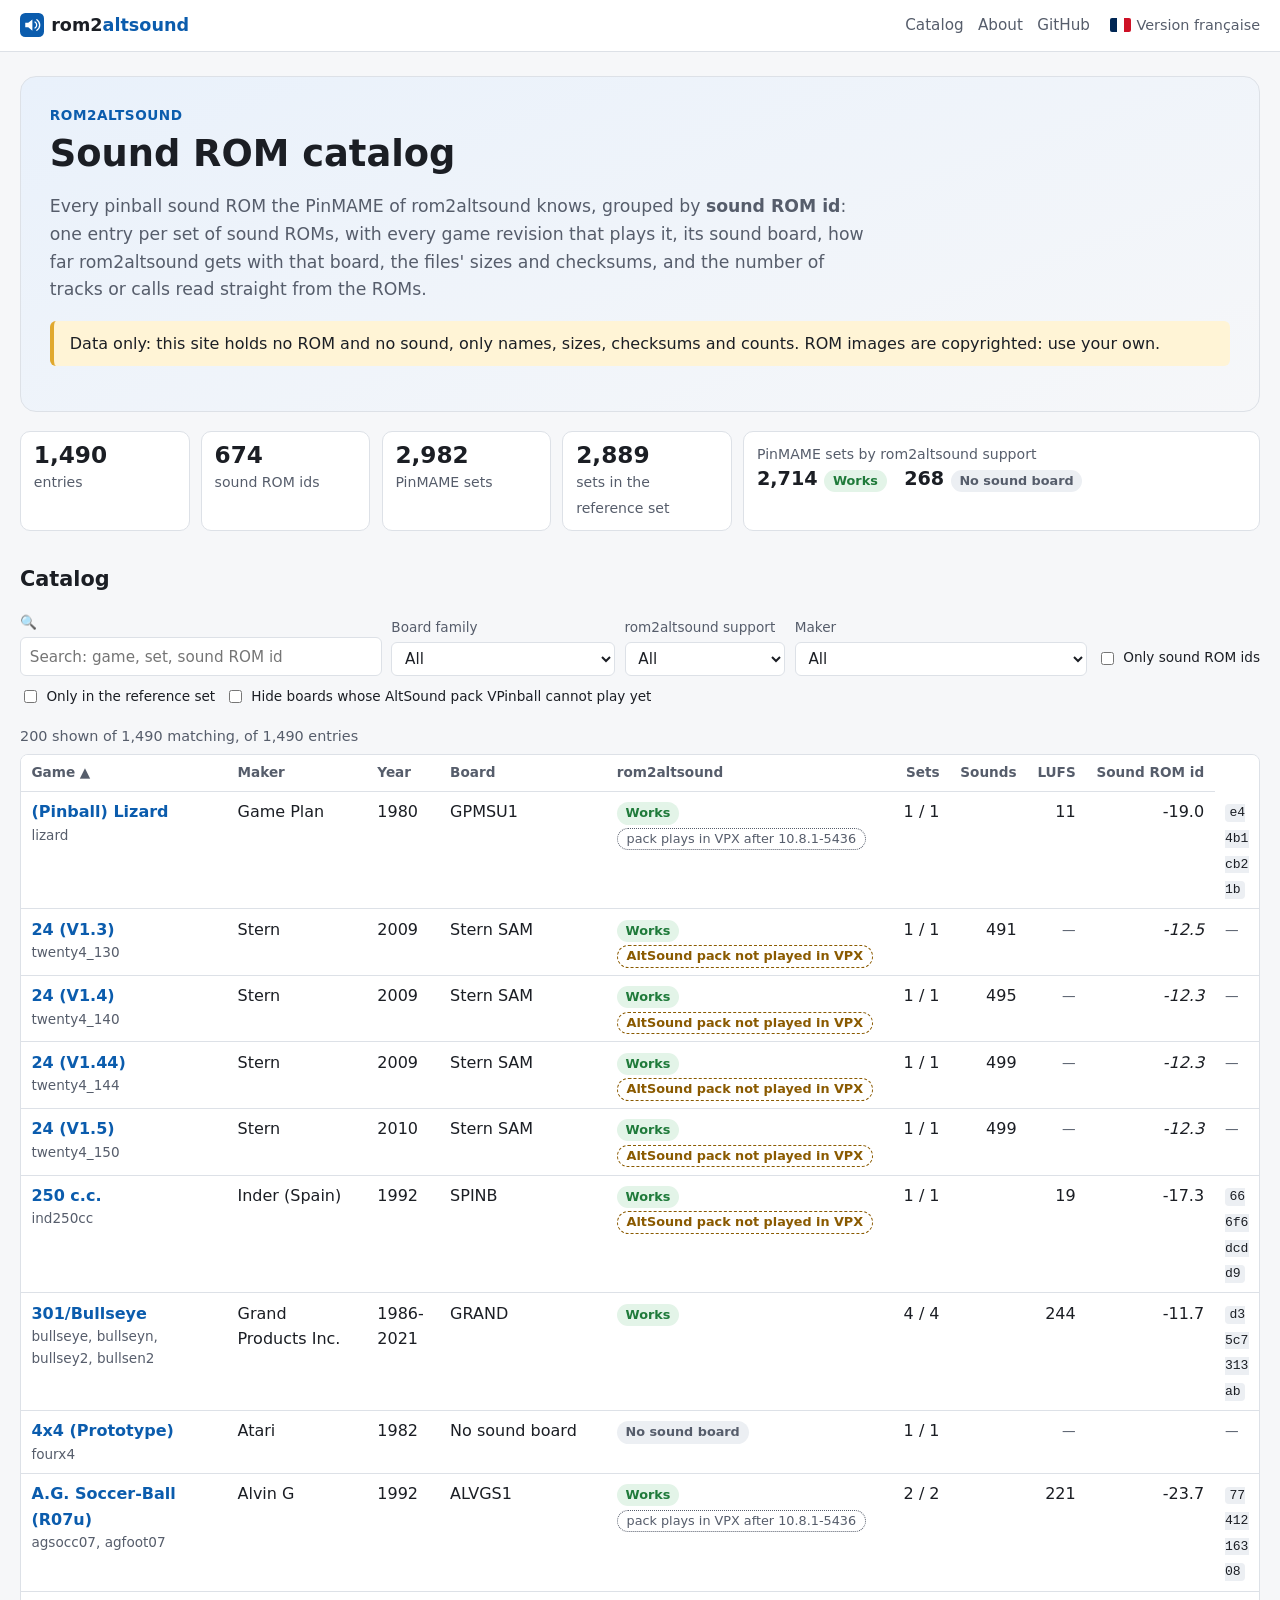
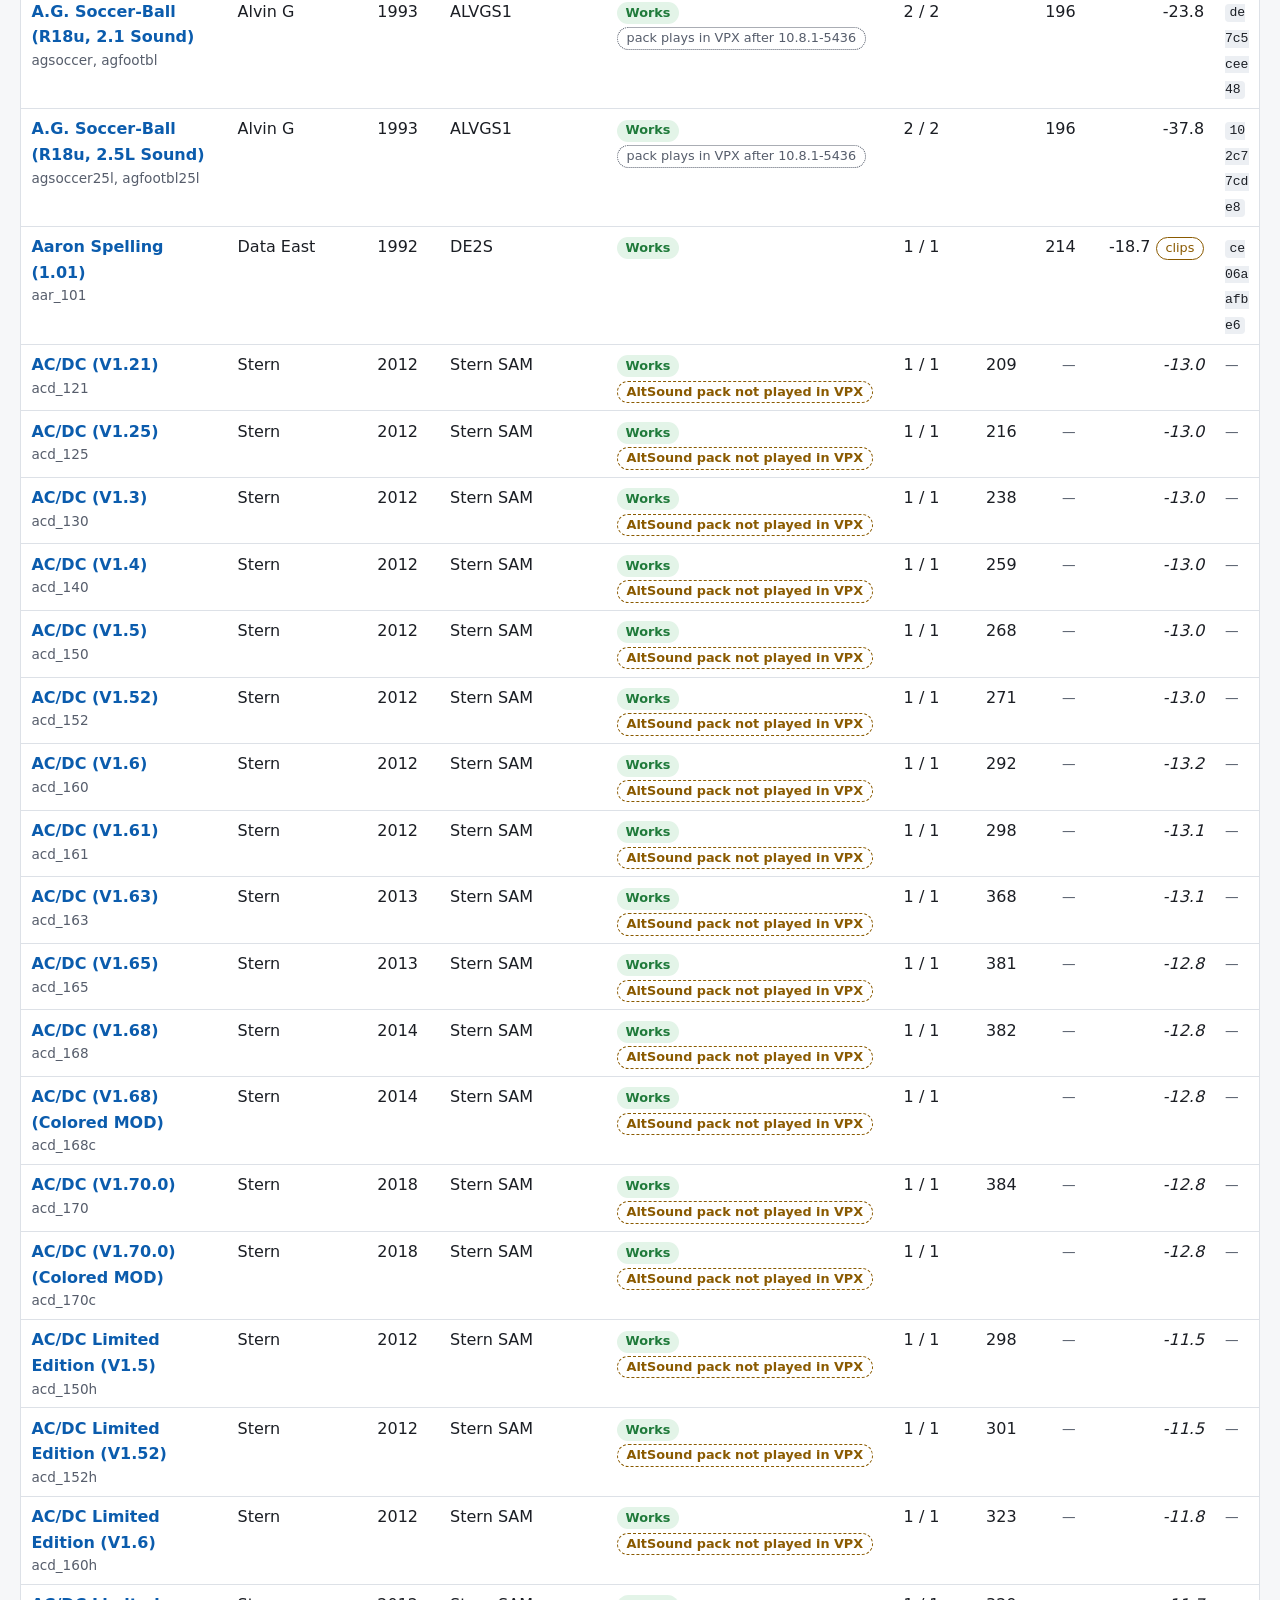
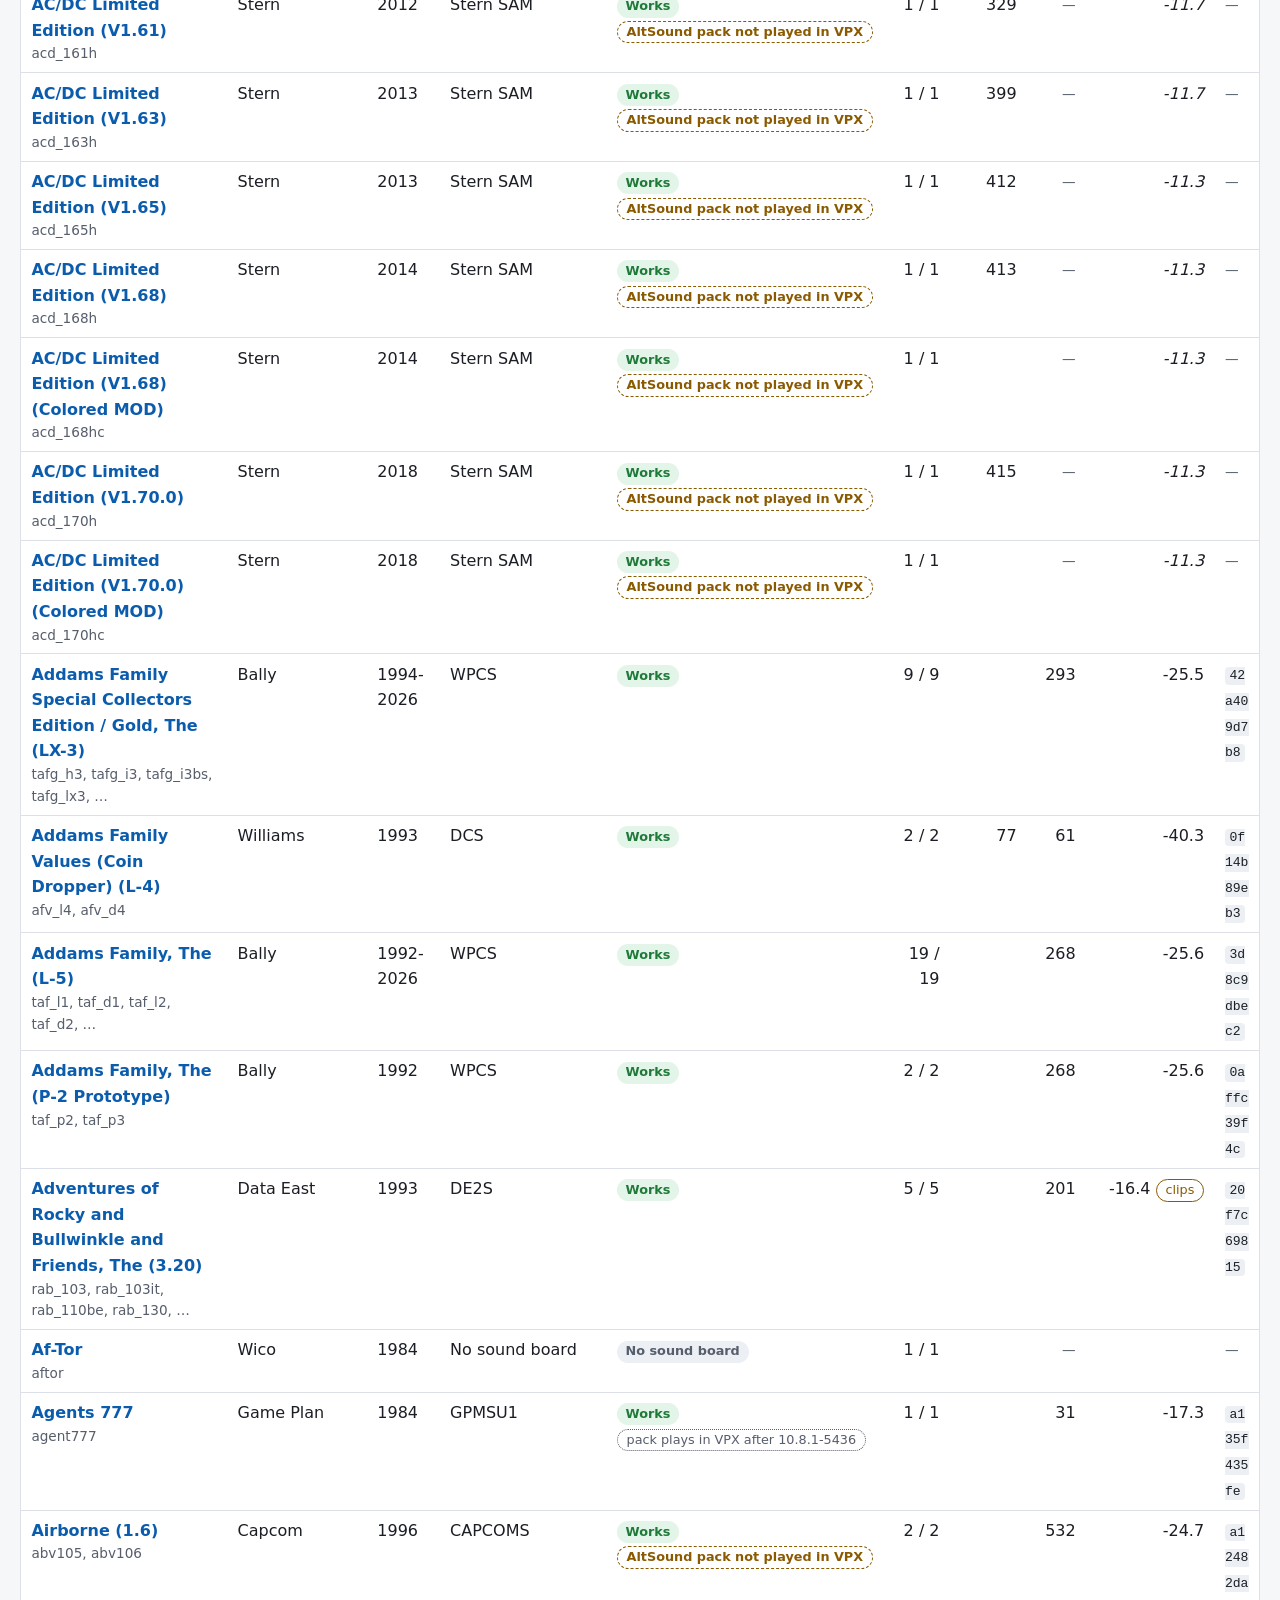
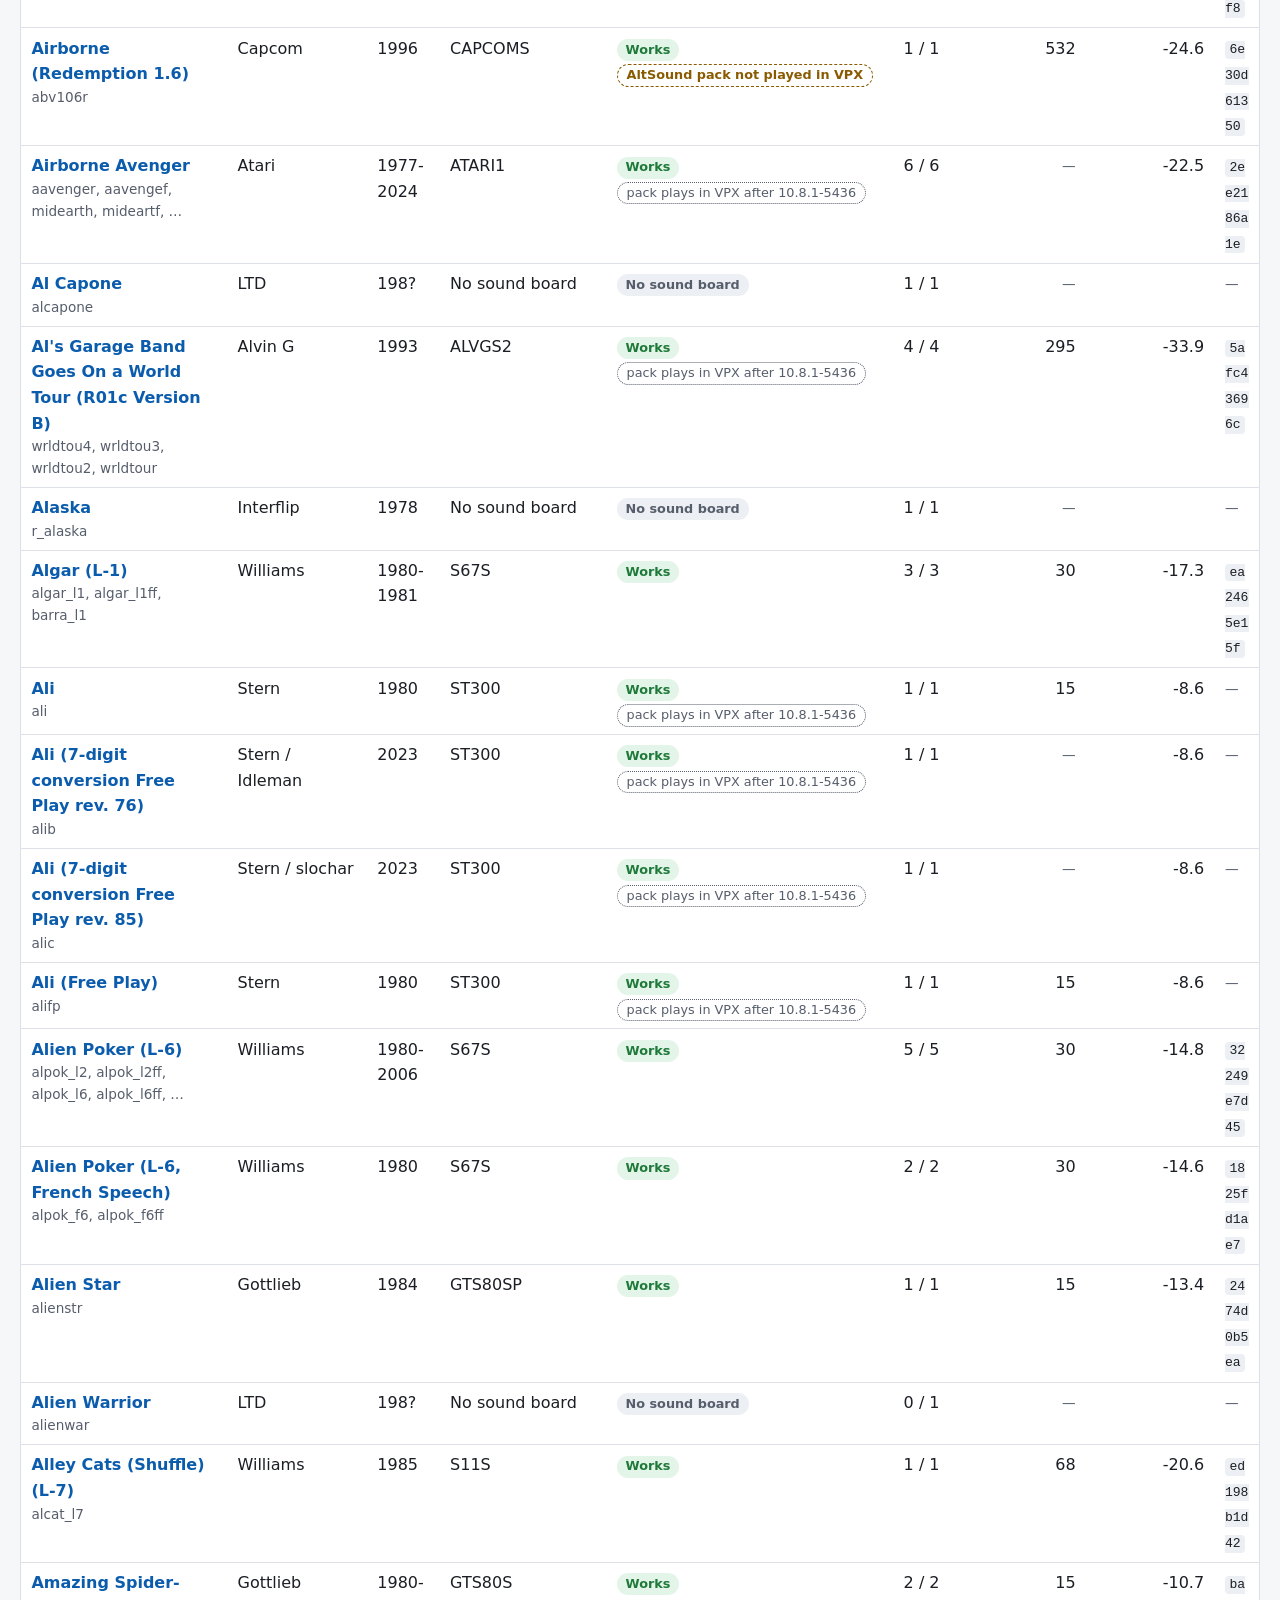
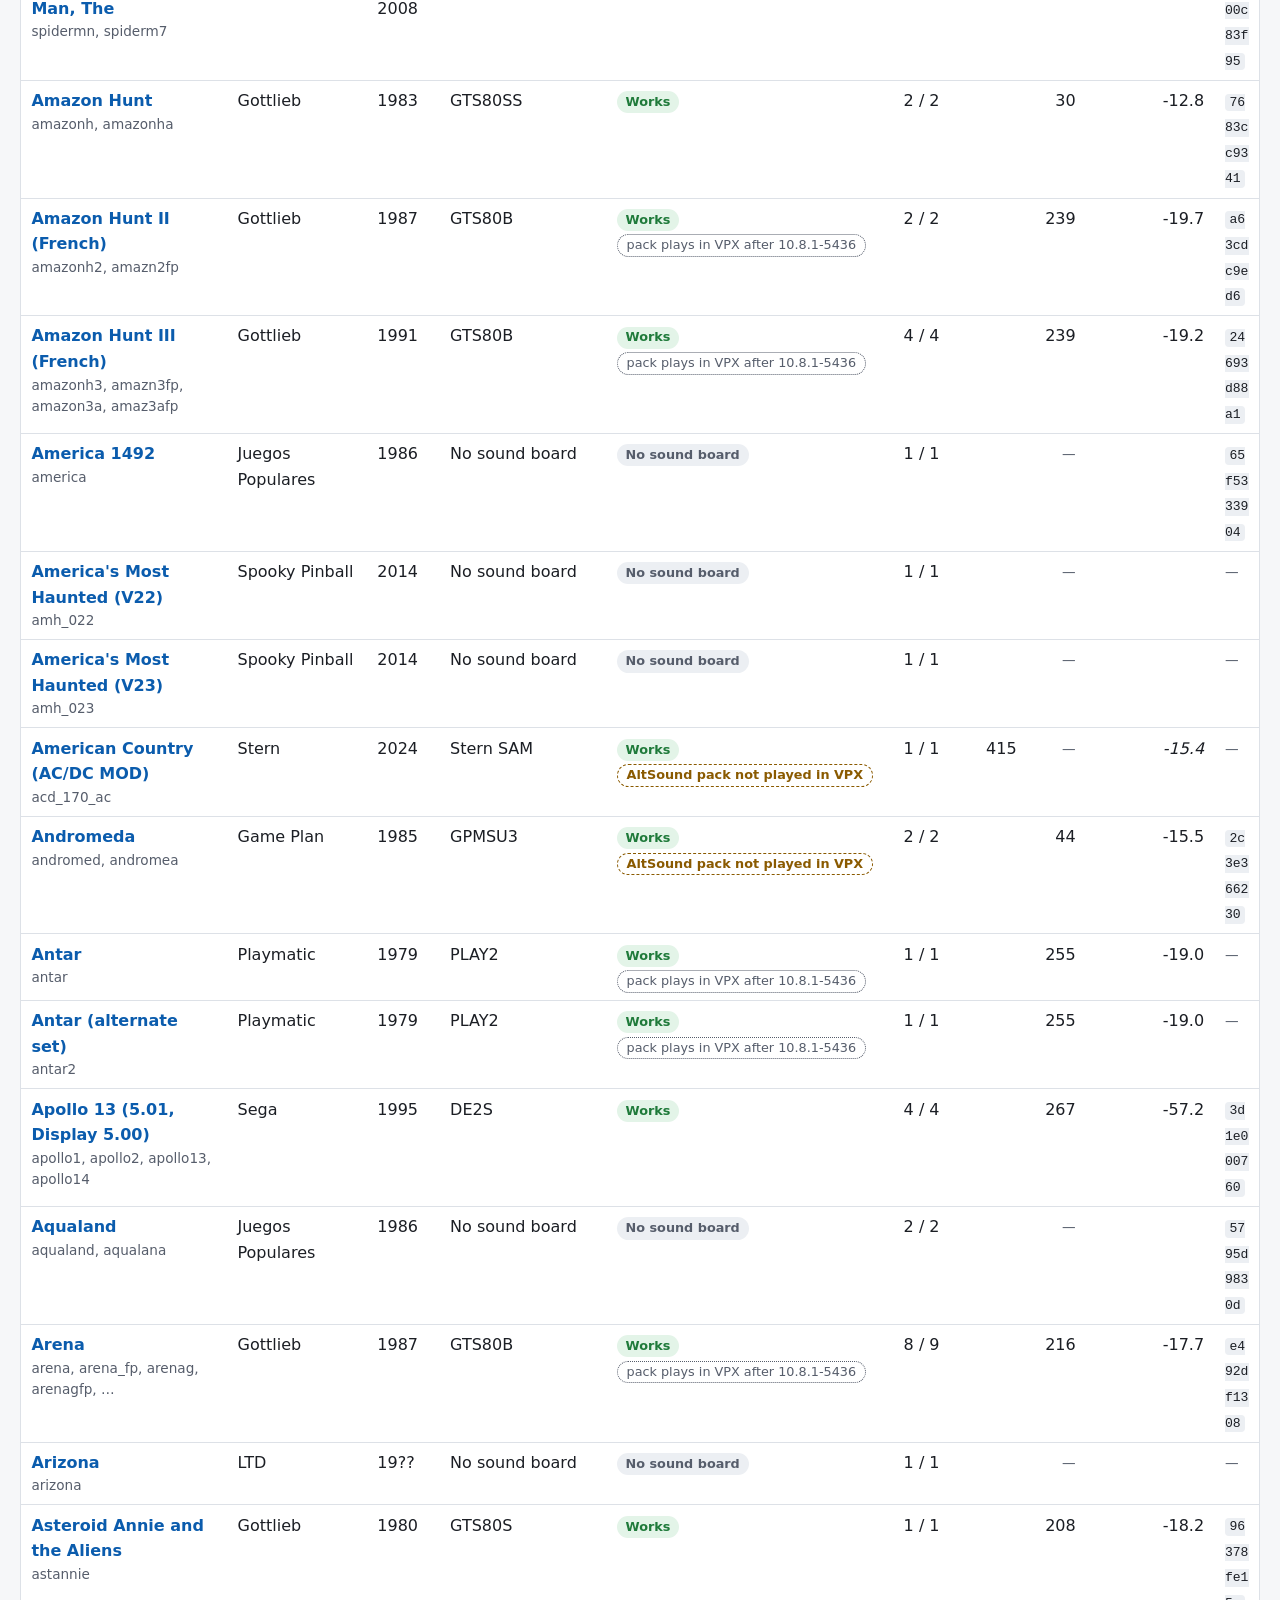
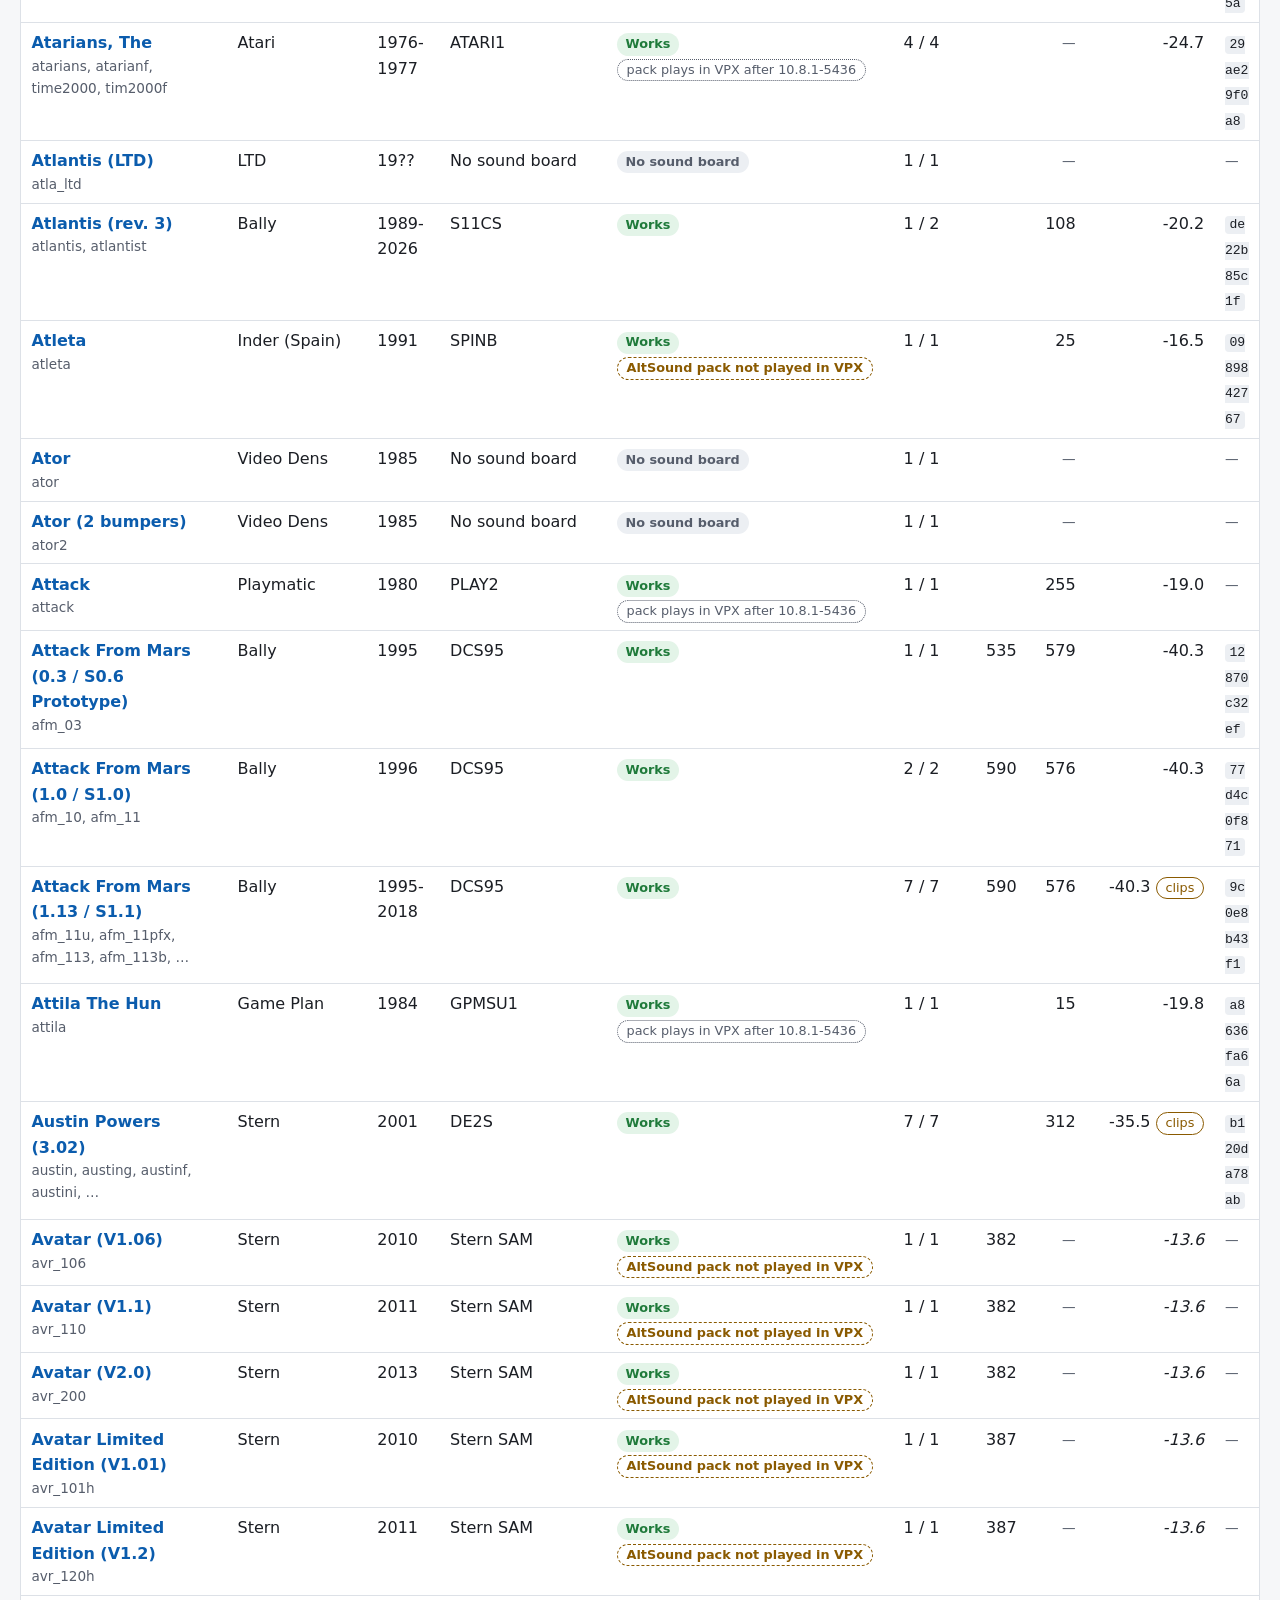
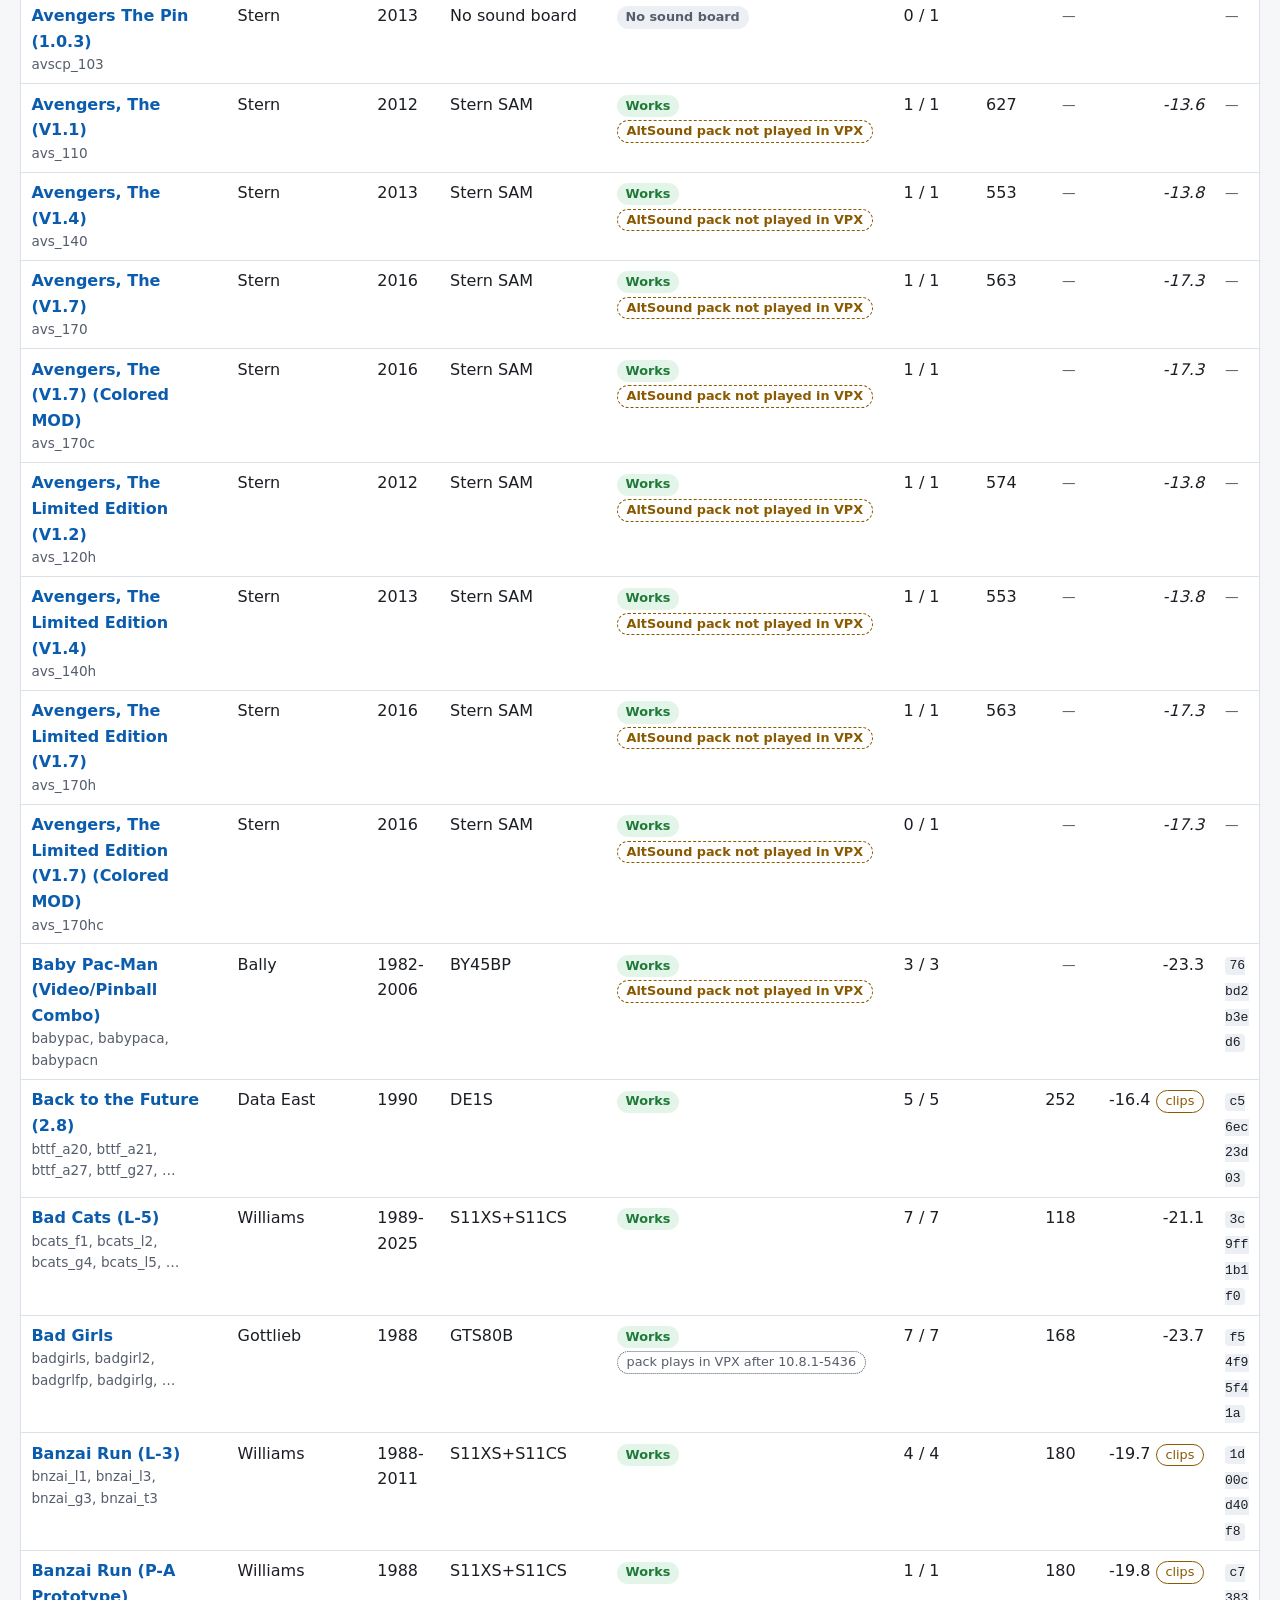
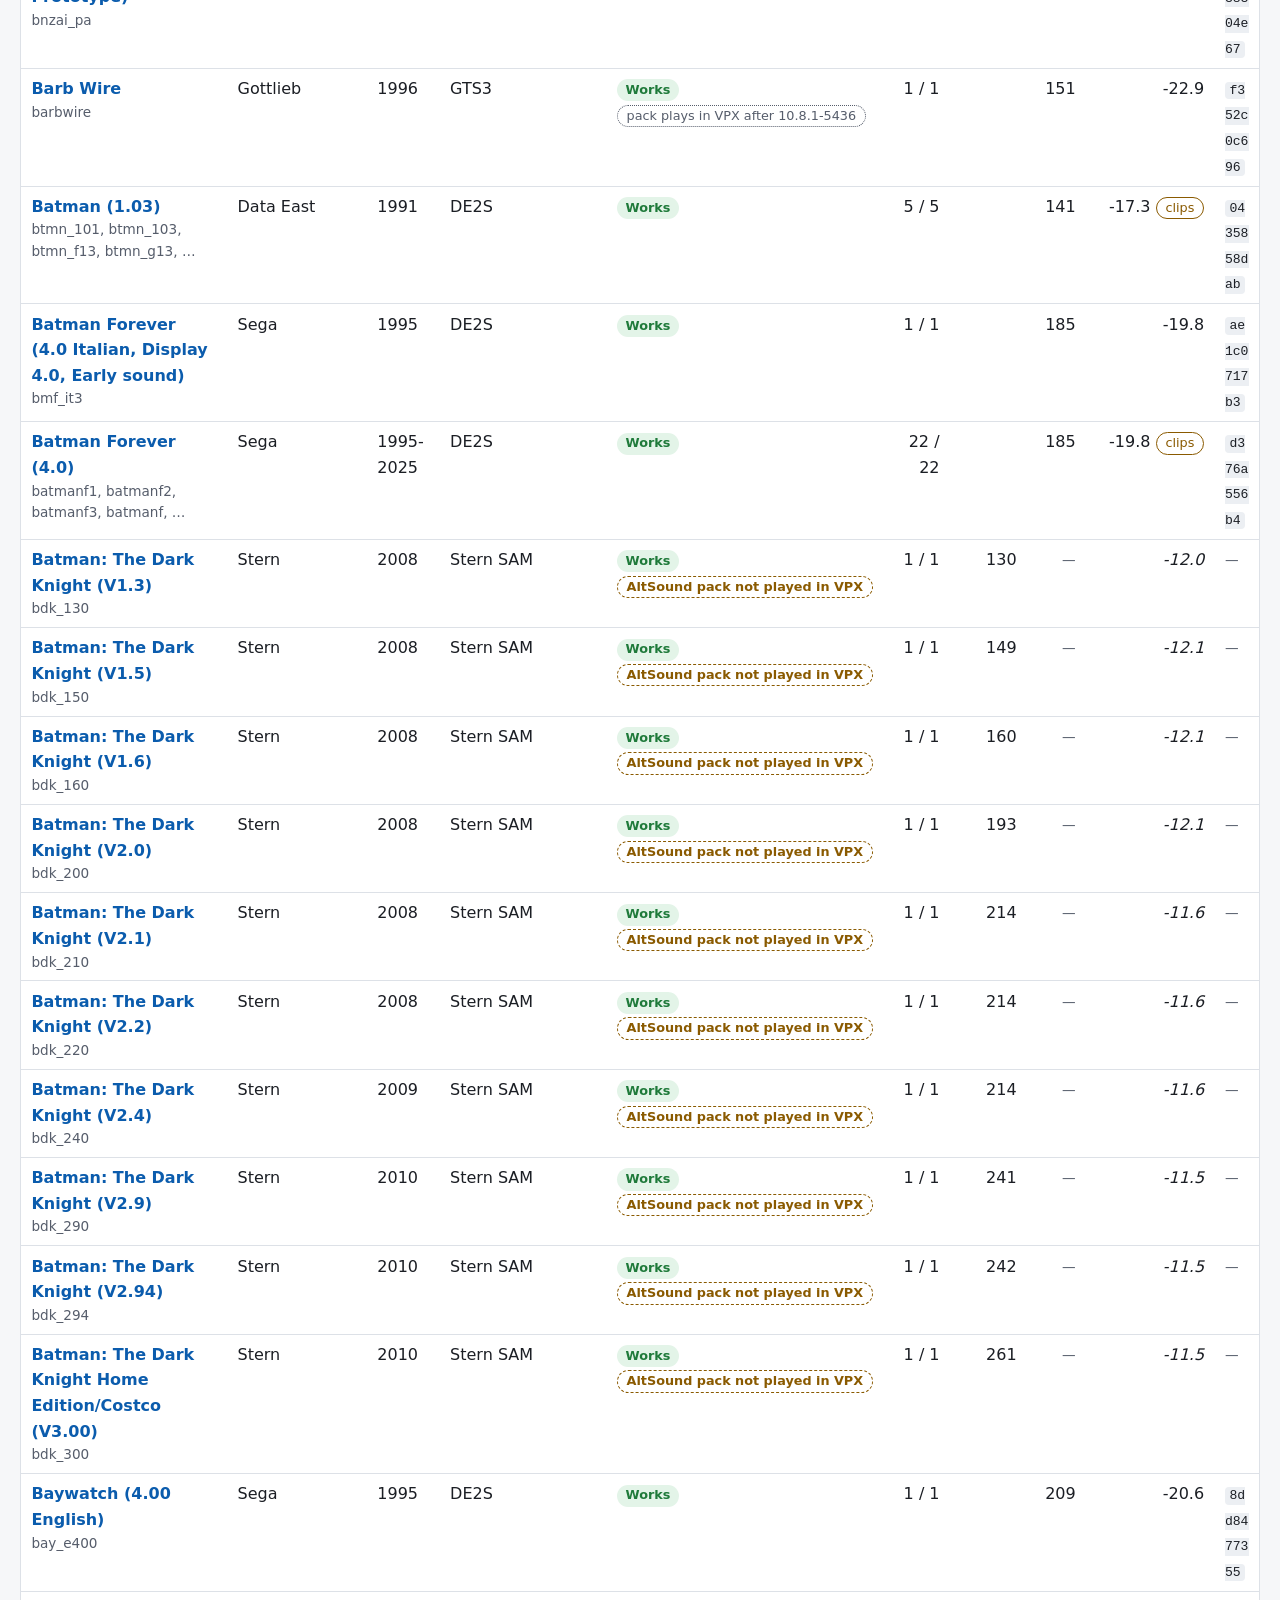
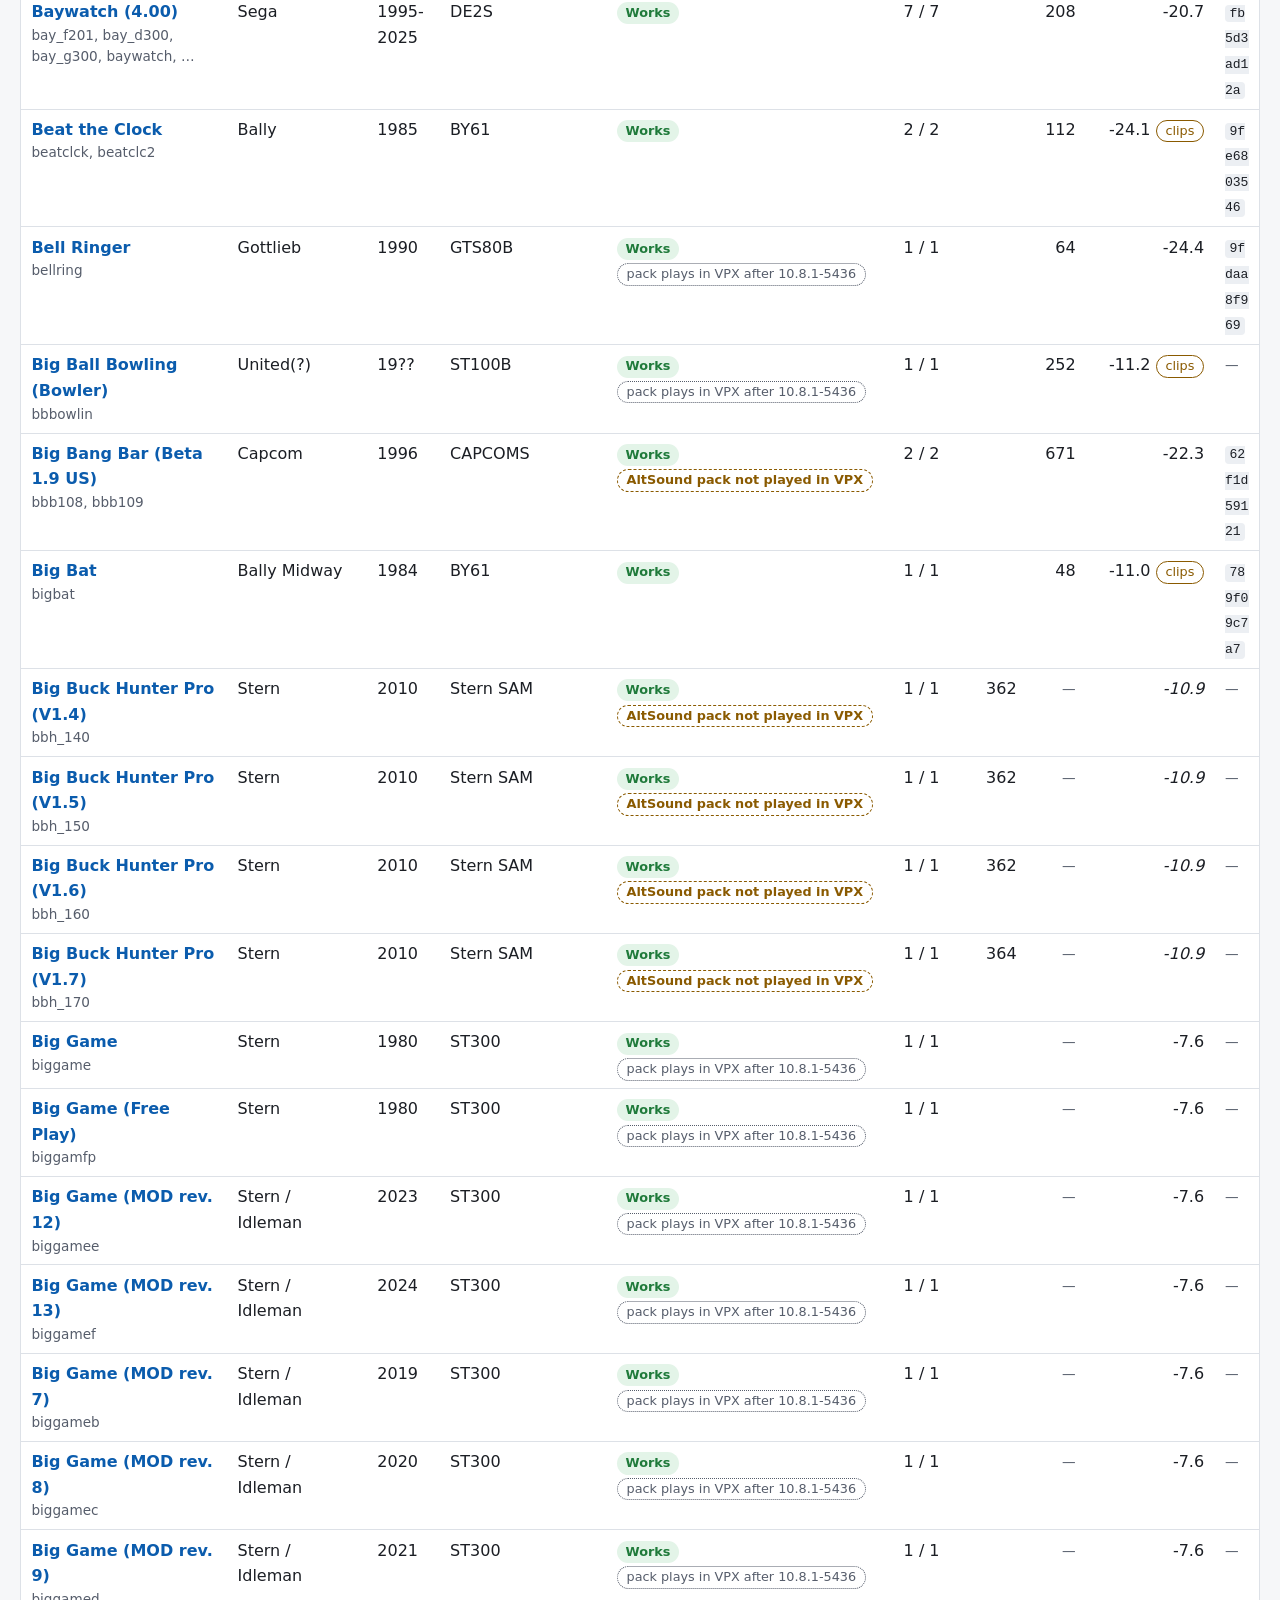
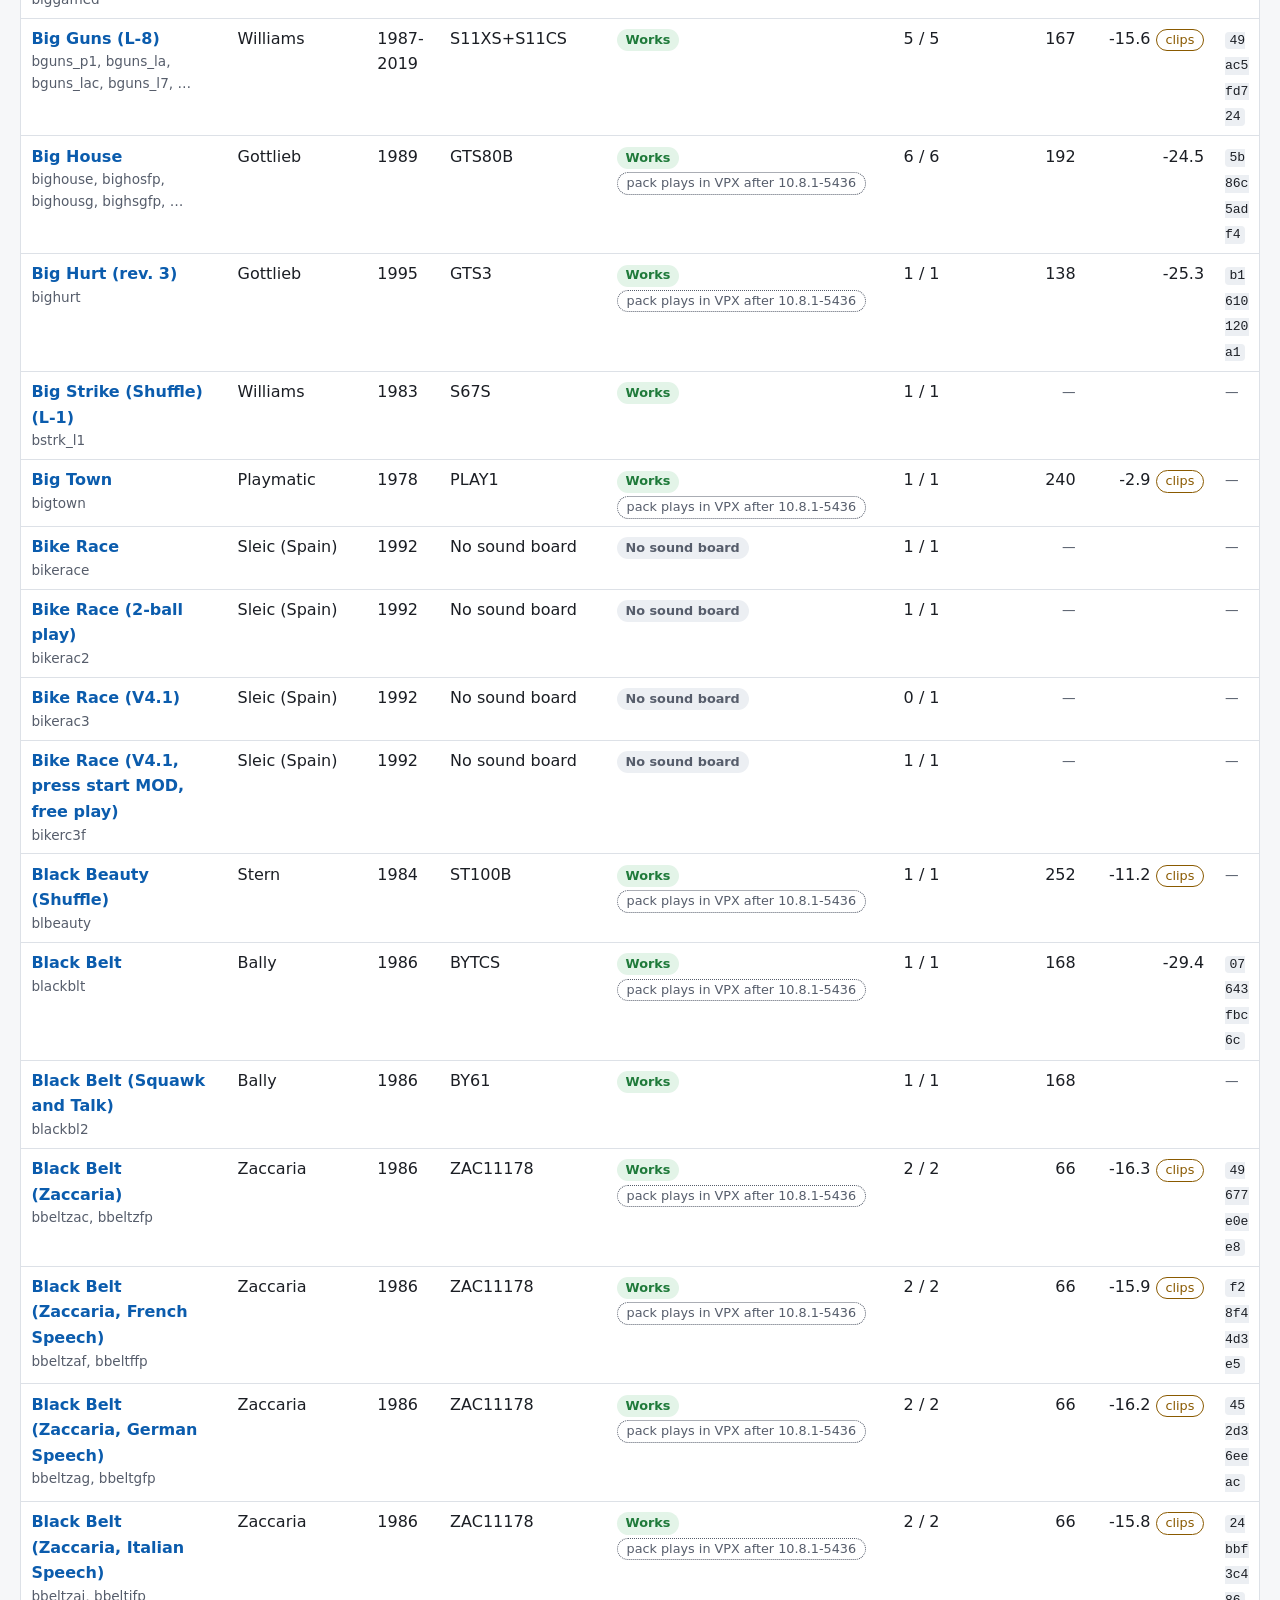
==== commit 31cf3e78: "Fix the CI lint, show the games at the reference volume on the site clippy needless_range_loop in tr" ====
--- a/docs/index.html
+++ b/docs/index.html
@@ -92,8 +92,9 @@
 the other boards: their commands are only found by playing them.</li>
 <li><strong>LUFS</strong>: the average loudness of the entry's sounds as rom2altsound wrote them, at the game's
 factory volume, as PinMAME plays them in VPinball: the EBU R128 integrated loudness of every file played
-back to back (<code>catalog.json</code> <code>loudness.lufs</code>). In italics: Stern SAM, decoded from the image
-at full bus level, not the level of a game. Empty: not measured yet. A <em>clips</em> badge: some of the files
+back to back (<code>catalog.json</code> <code>loudness.lufs</code>). In italics: not the level of a game. Stern SAM, decoded from the image
+at full bus level; a game whose factory volume could not be measured, left at the reference volume;
+and an approximation borrowed from another set (hover for the reason). Empty: not measured yet. A <em>clips</em> badge: some of the files
 clipped in emulation (samples at full scale); its tooltip lists the worst ones (<code>loudness.clipping</code>), and
 the pack's <code>manifest.json</code> has every file's figures.</li>
 </ul>
